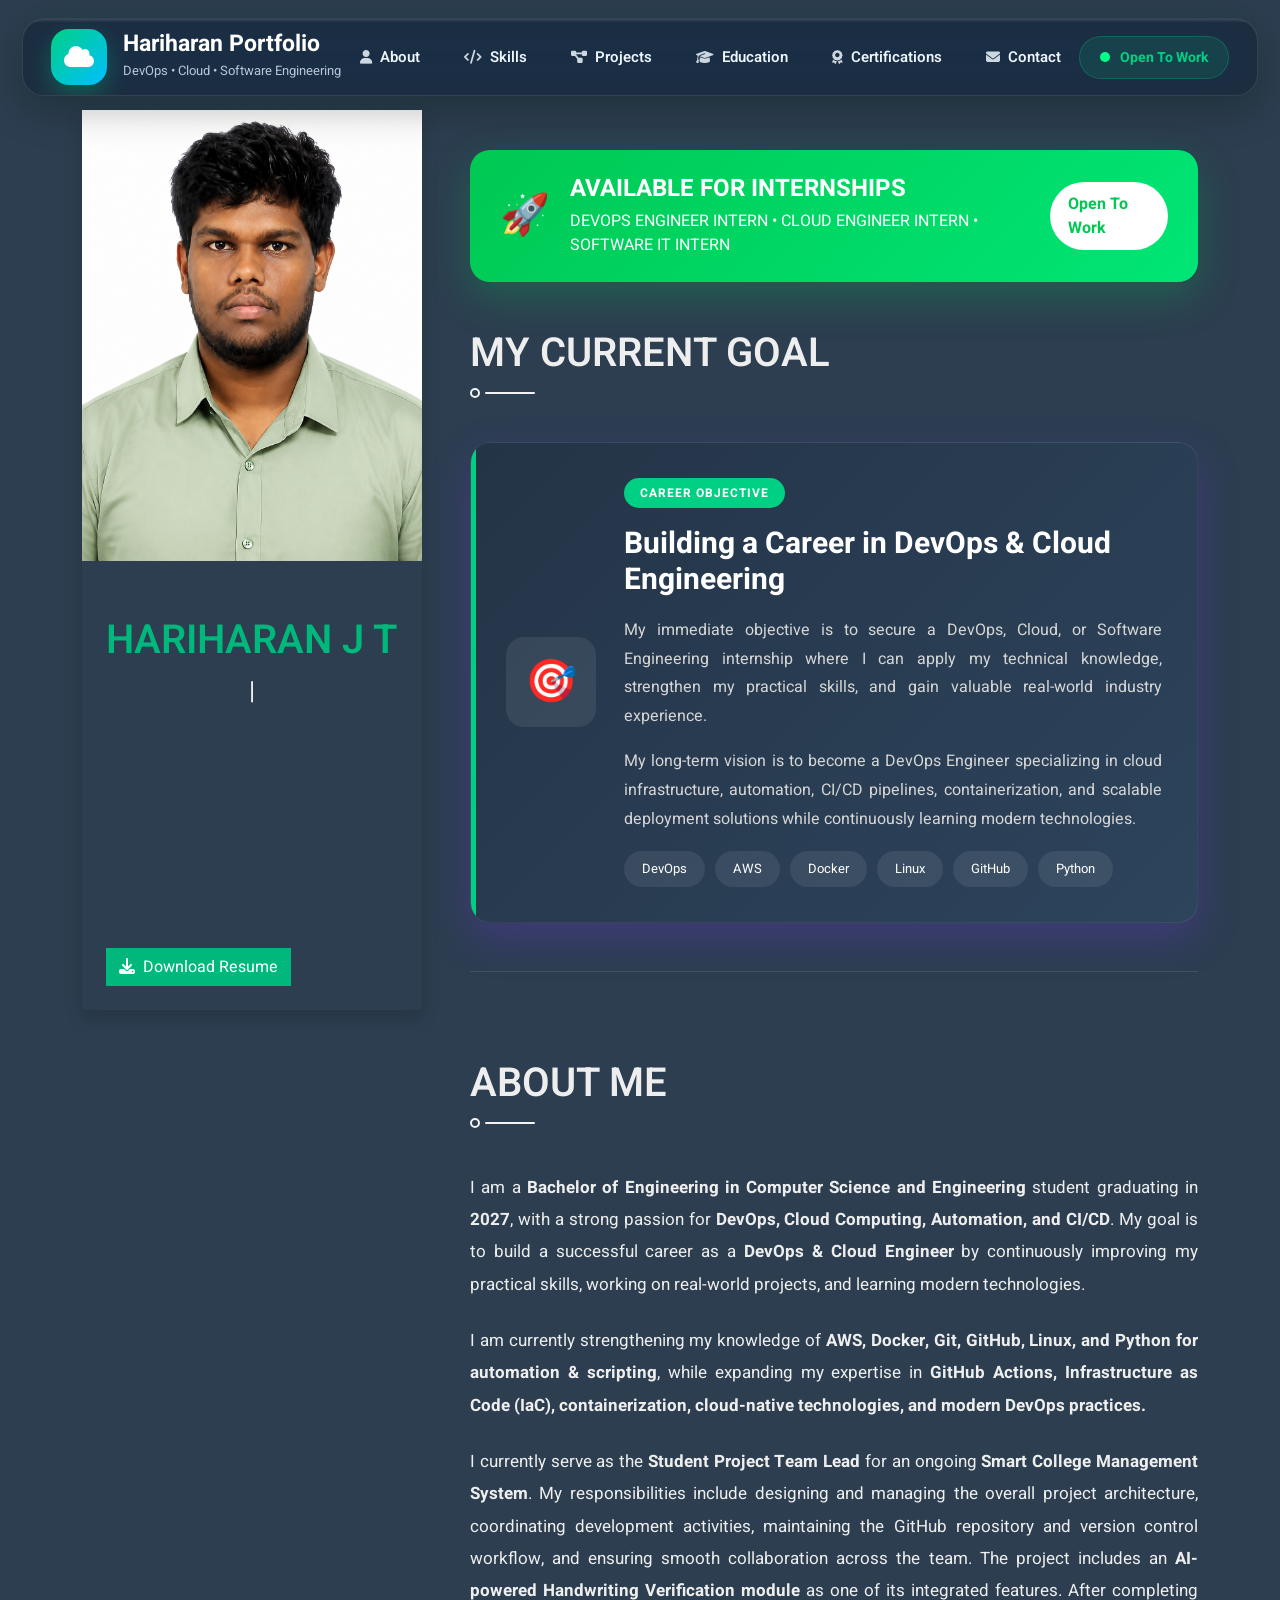
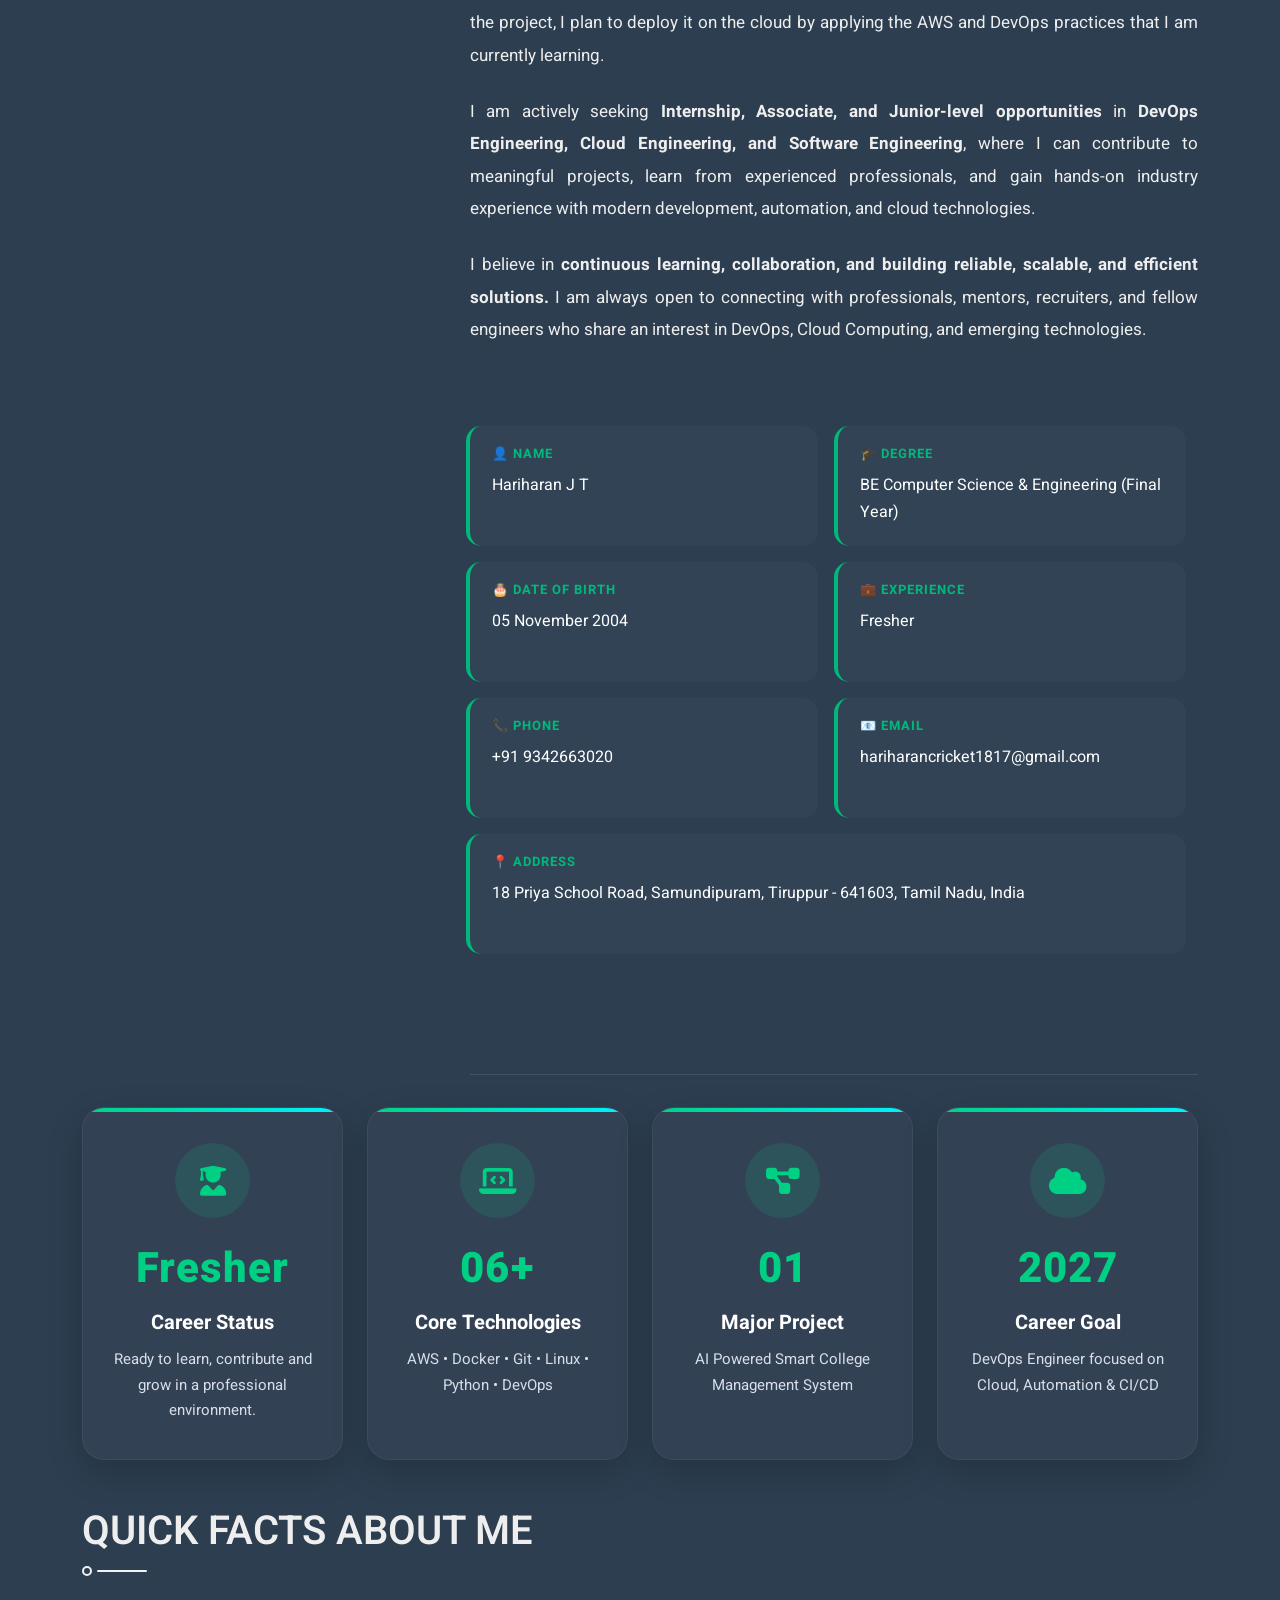
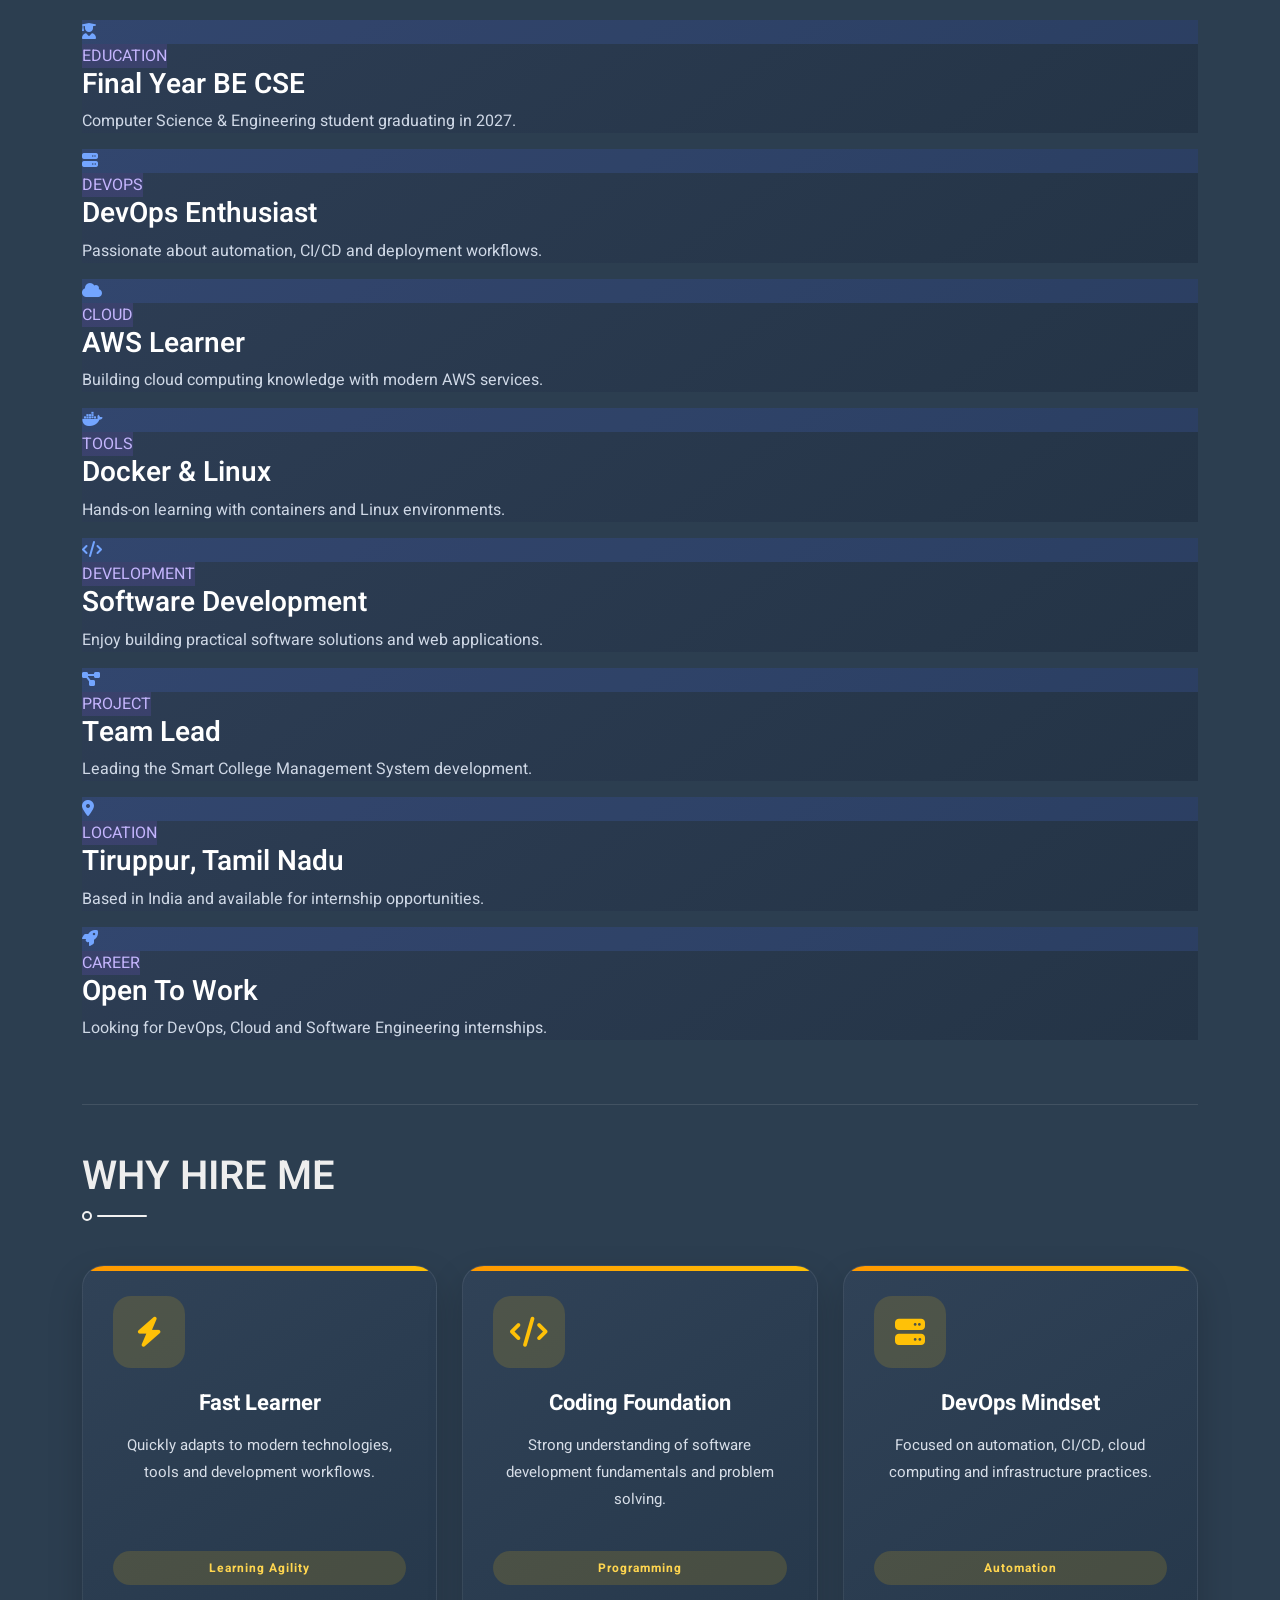
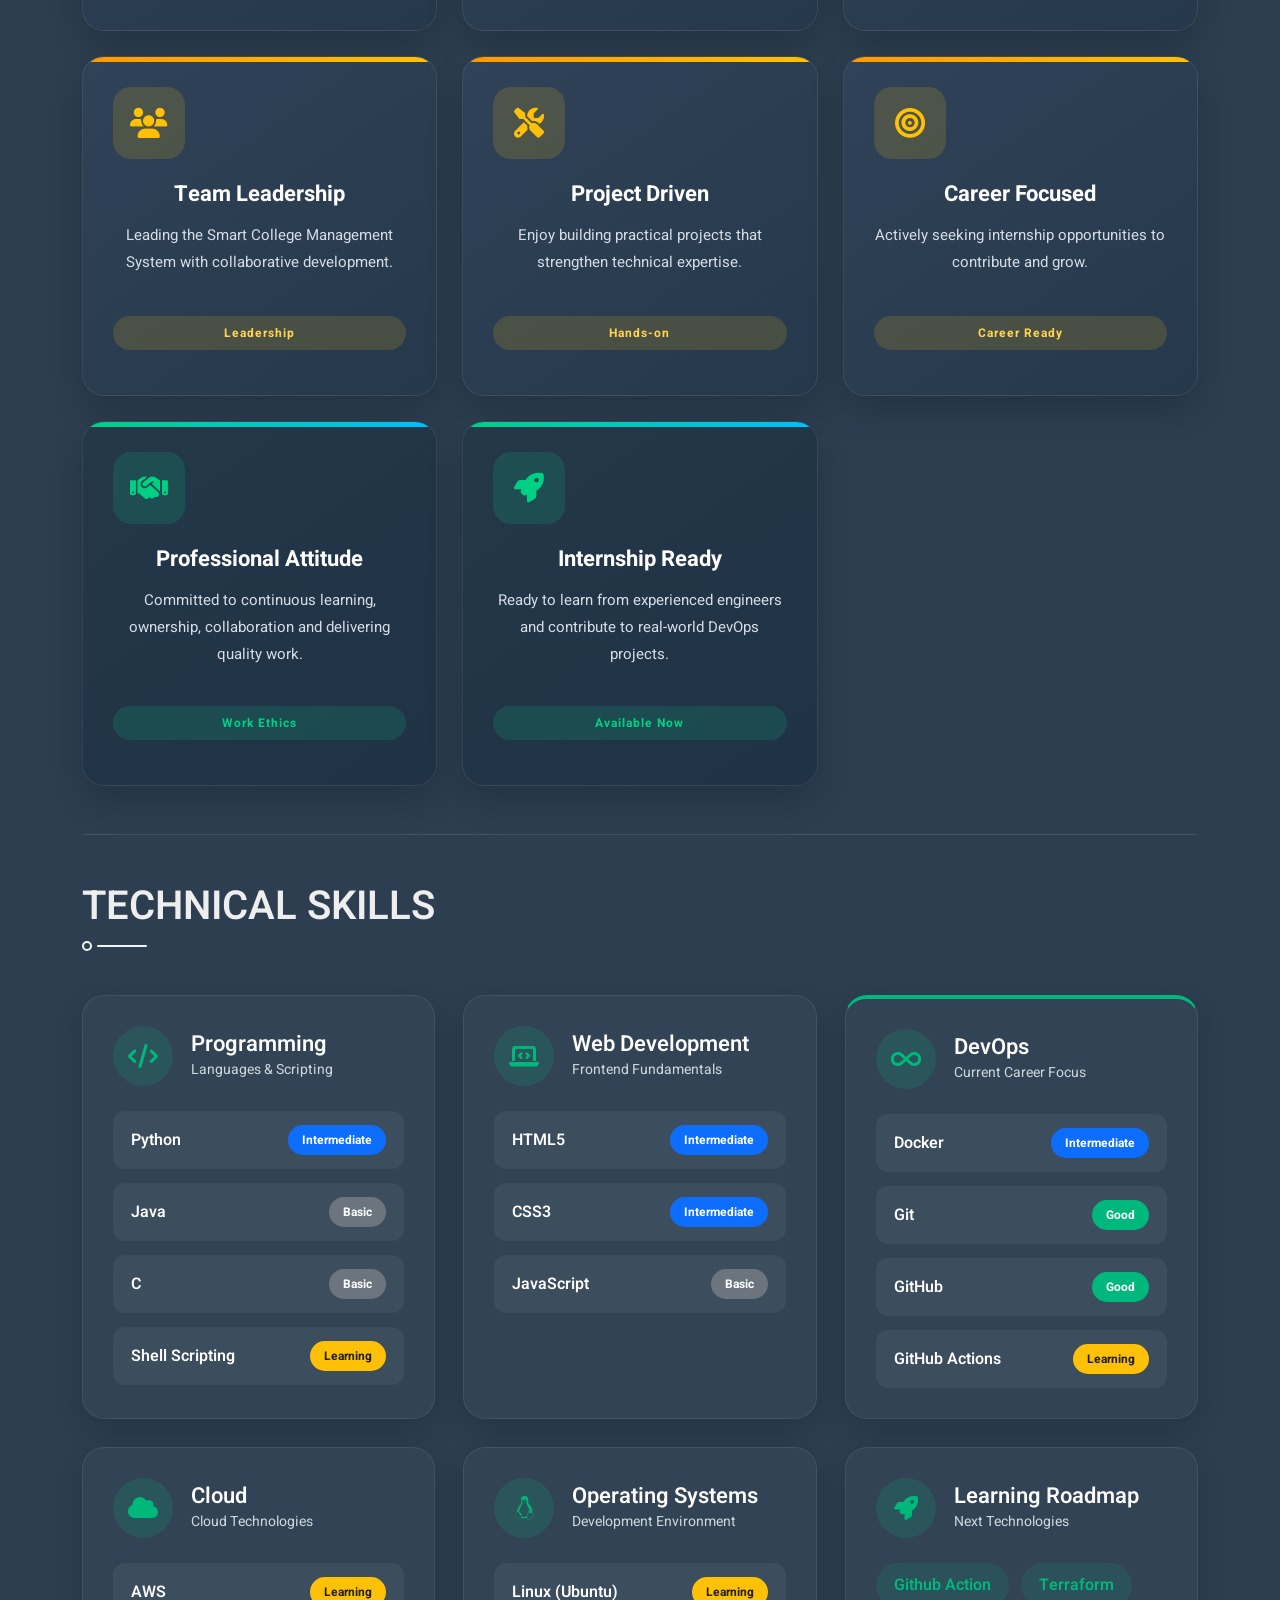
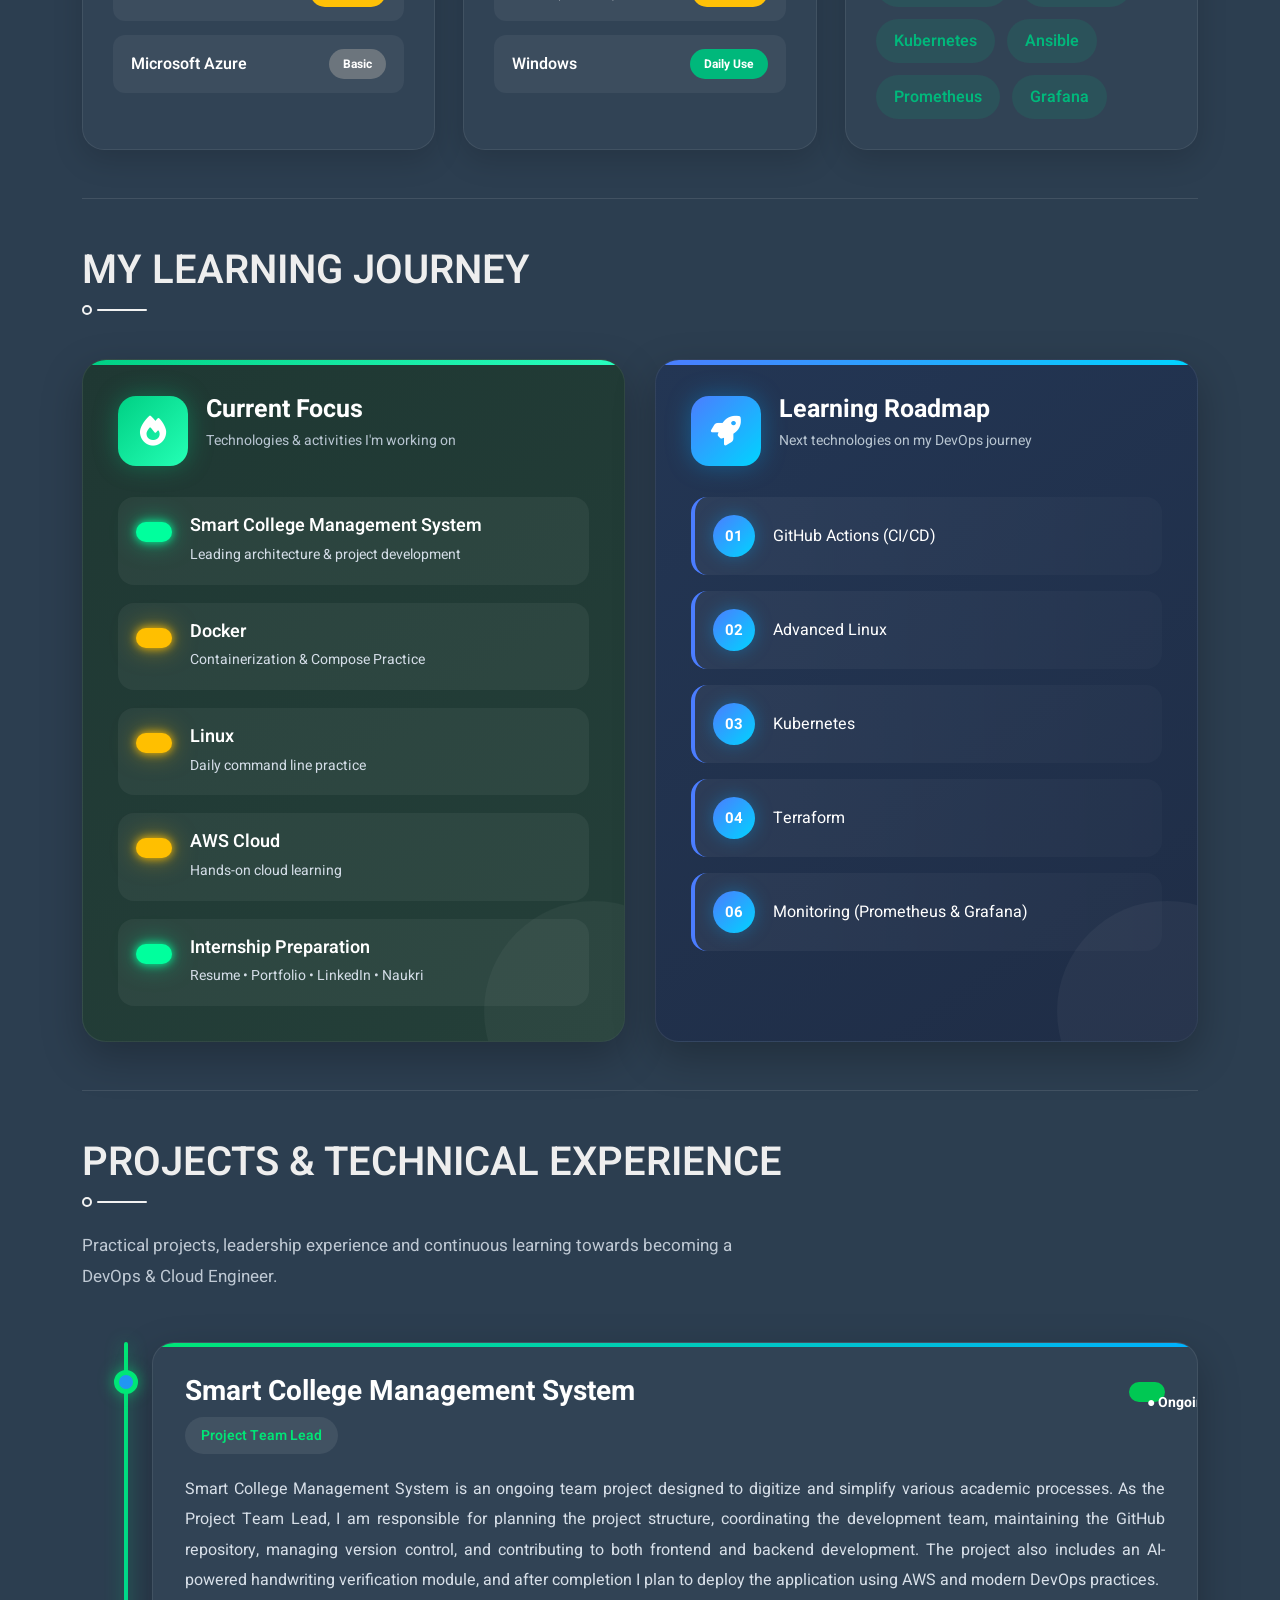
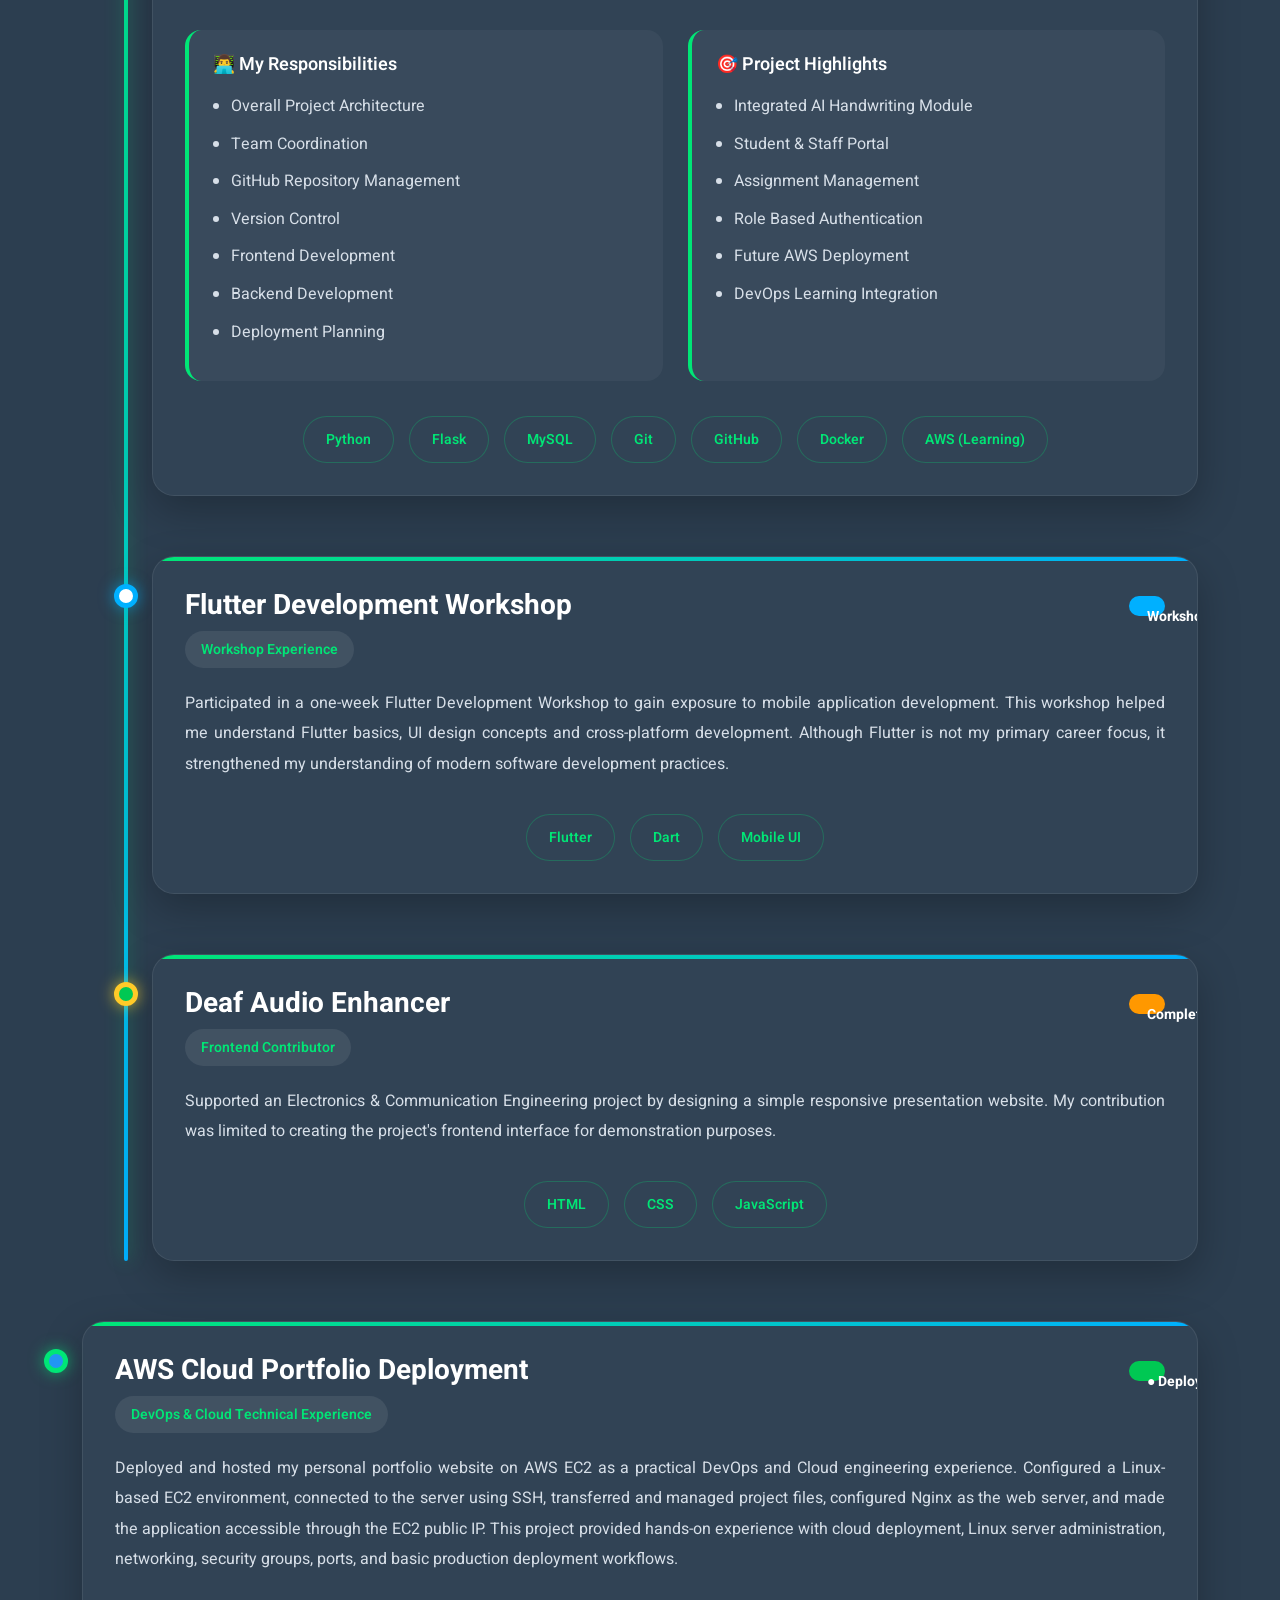
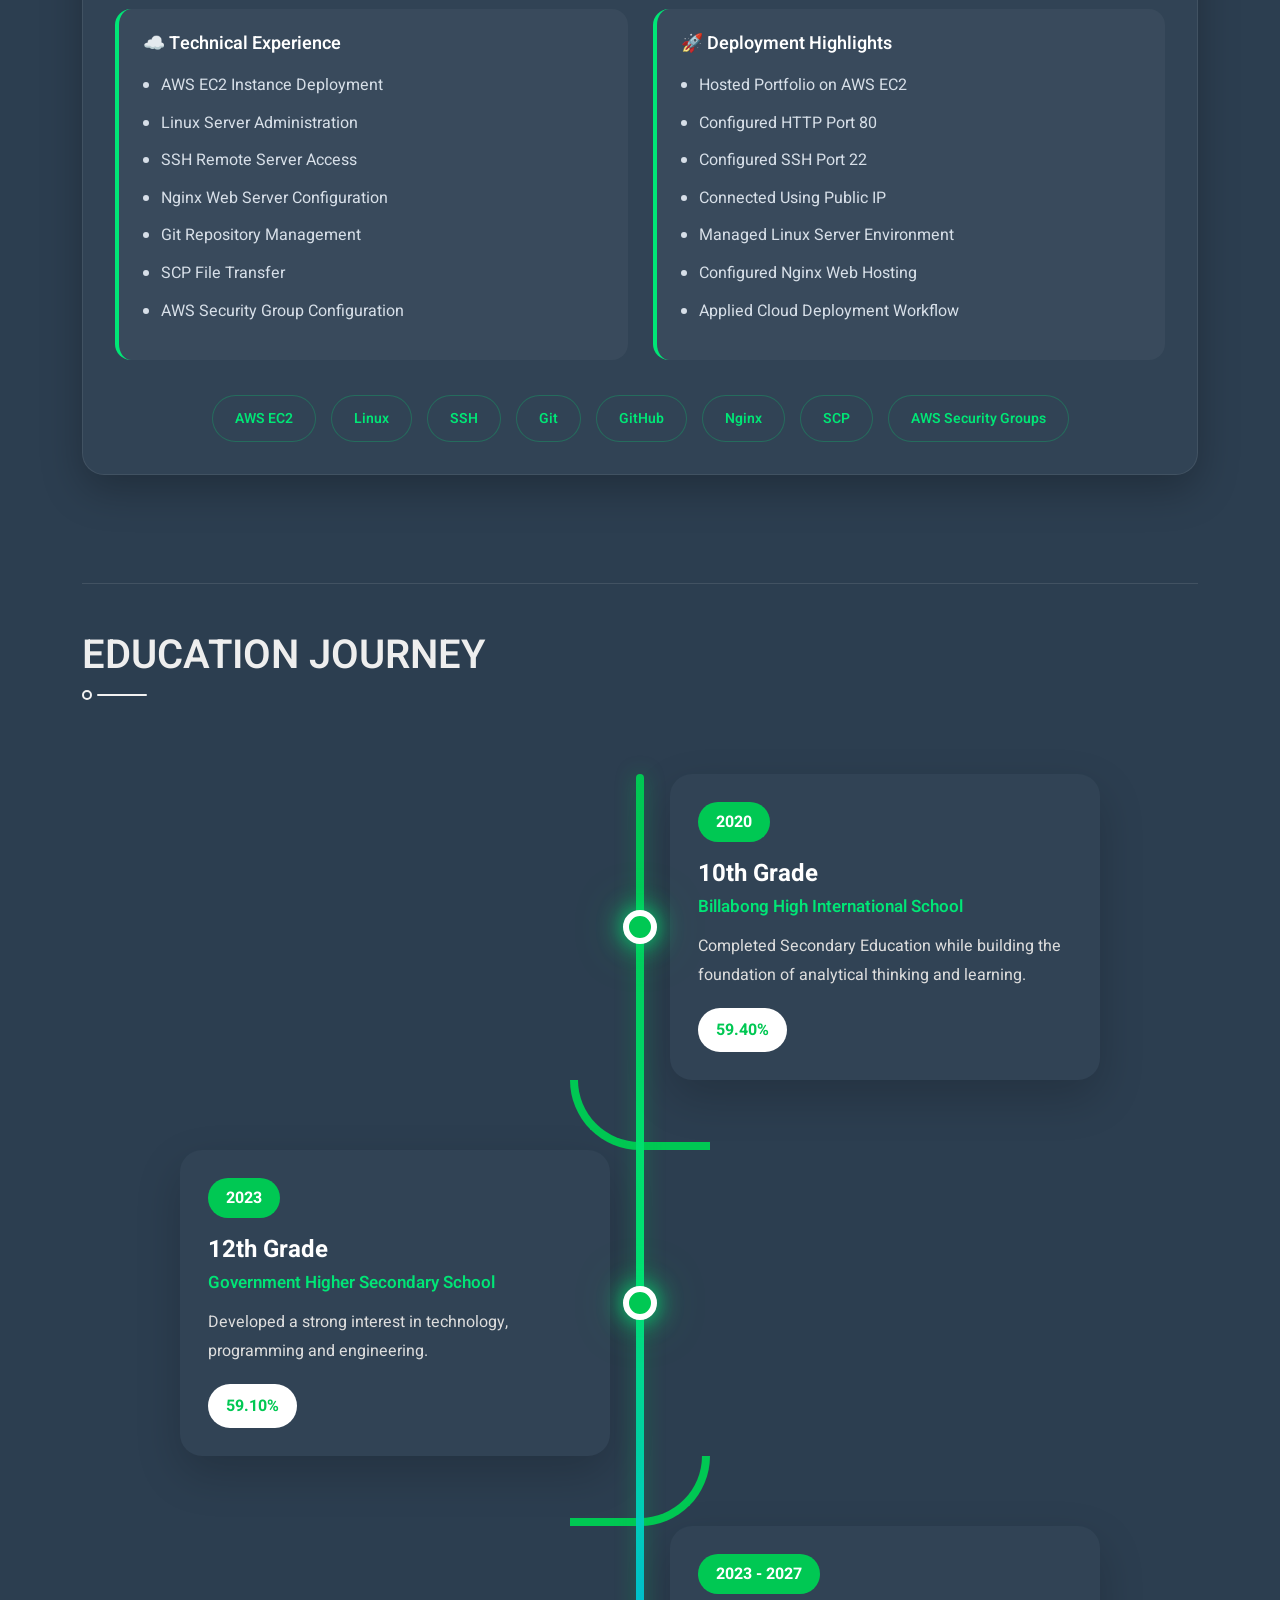
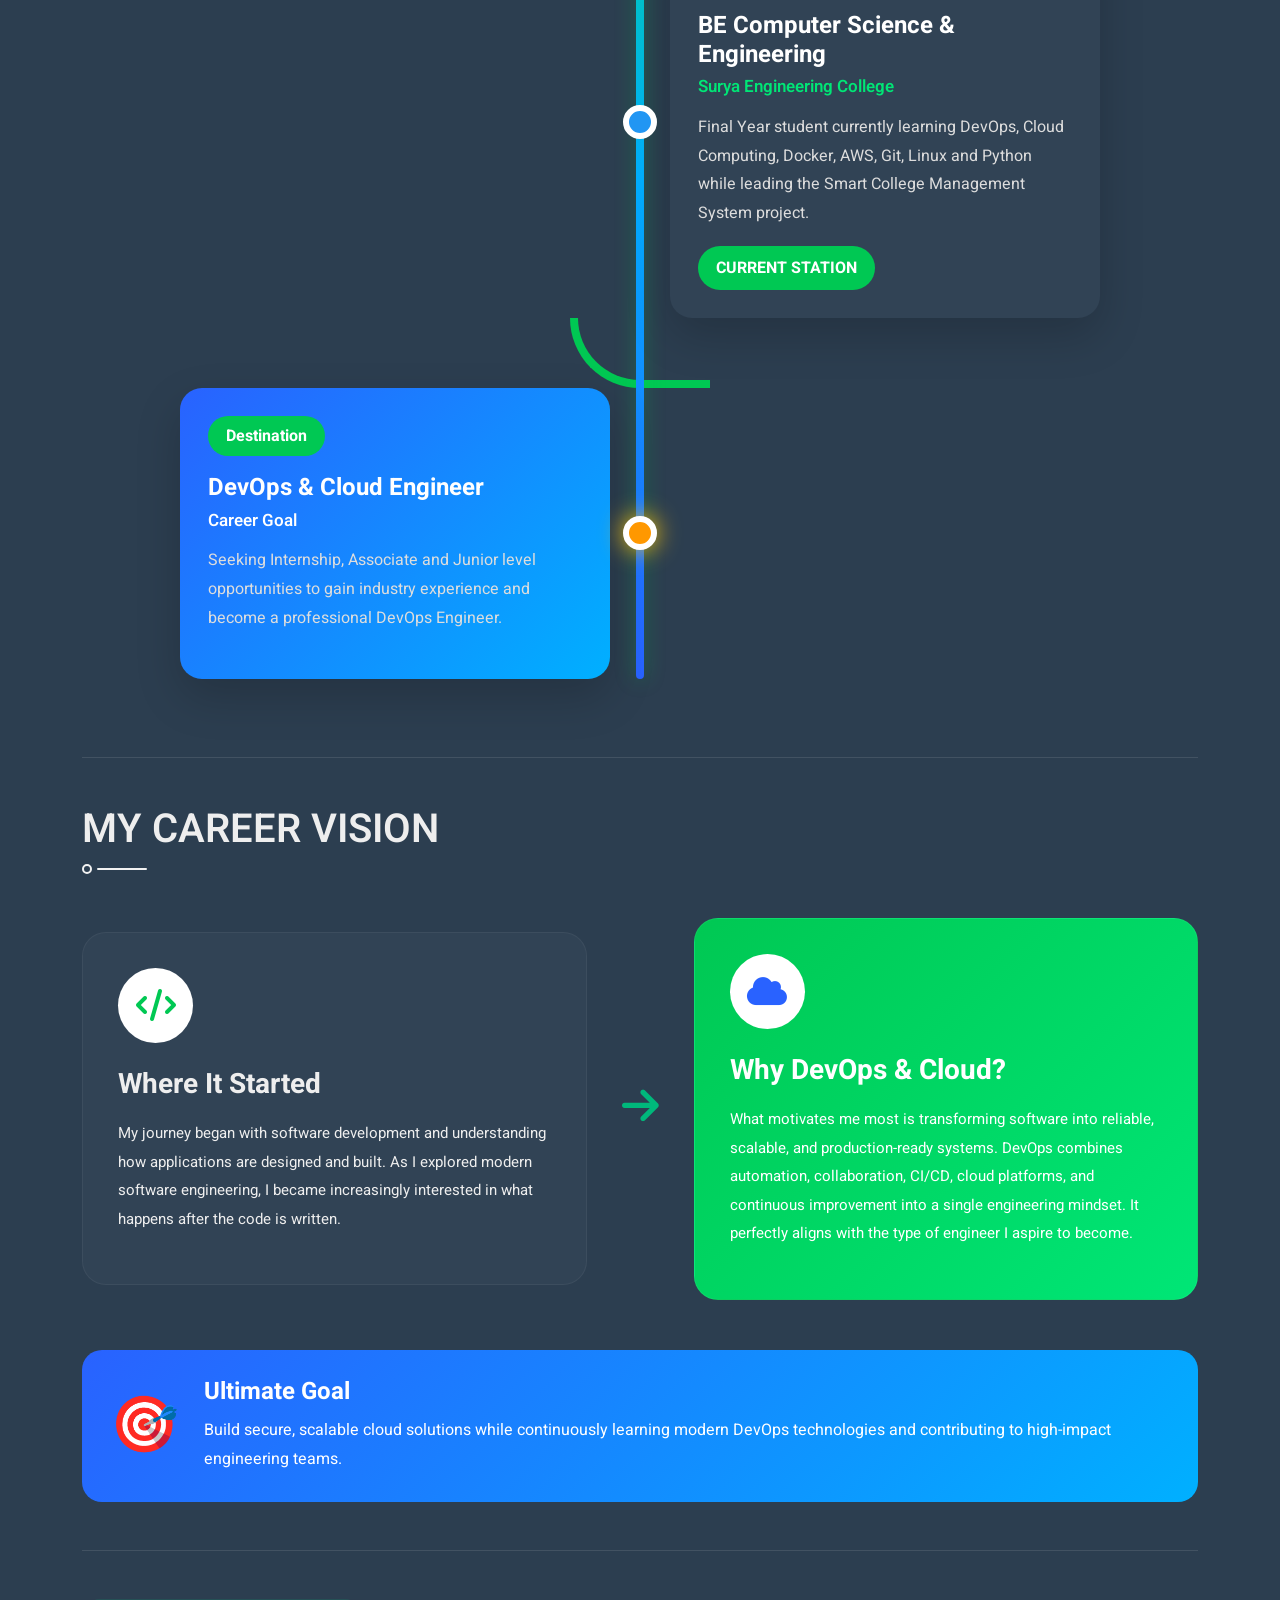
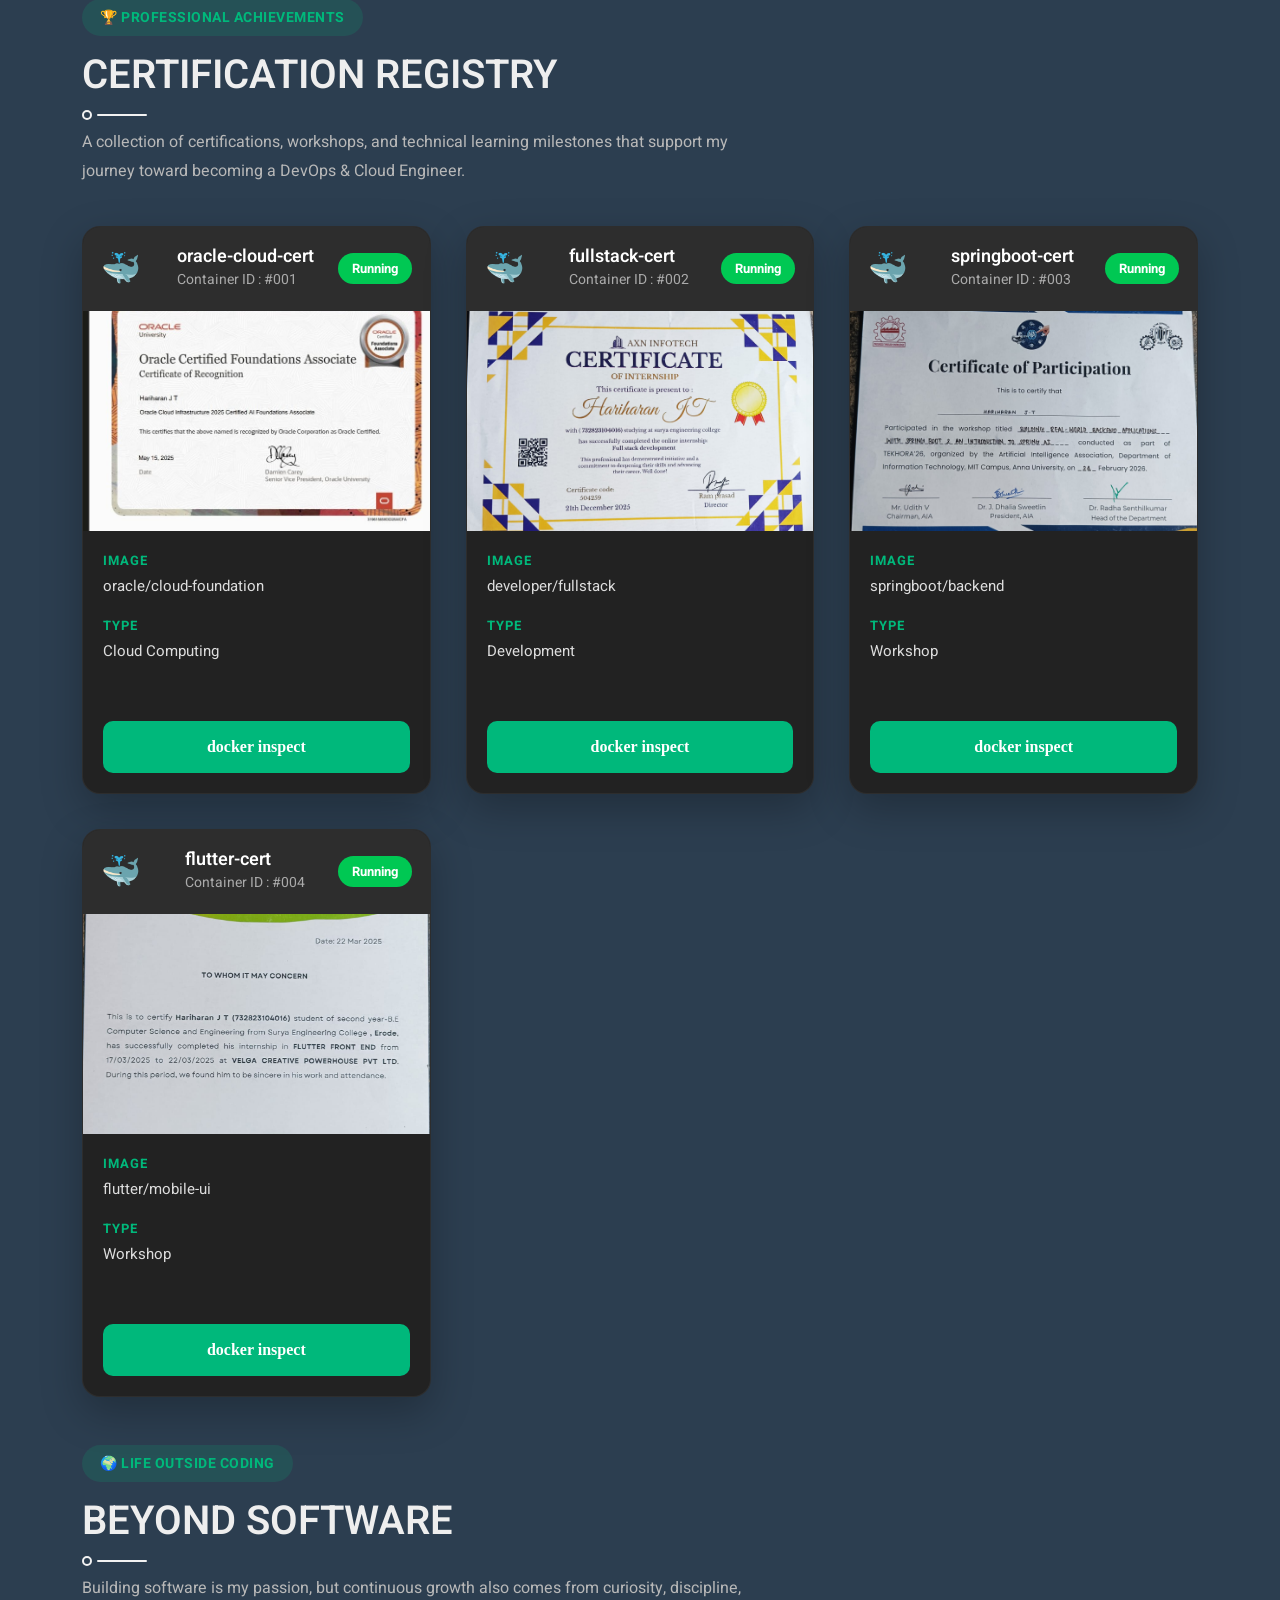
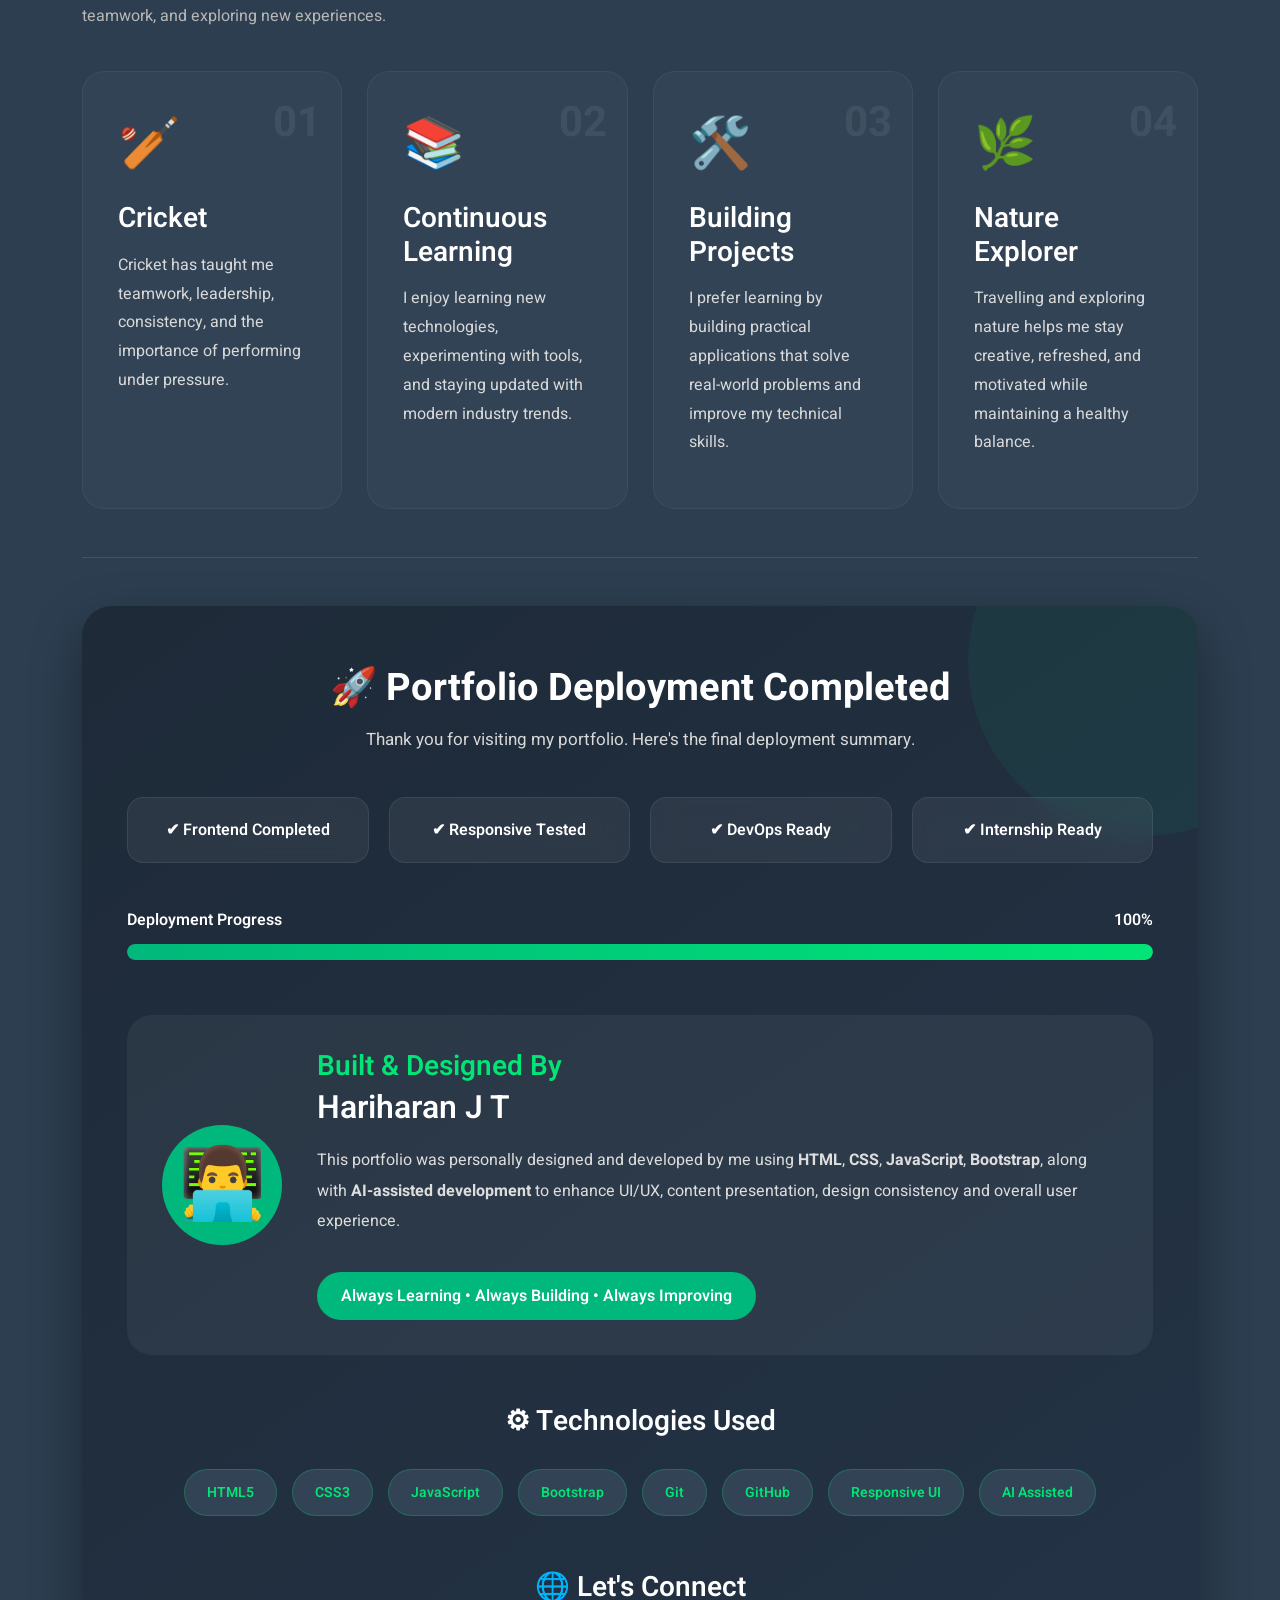
==== index.html @ 725d3d75 "new resume" ====
<!DOCTYPE html>
<html lang="en">
    <head>
        <met#aeb3b8et="utf-8">
        <title>WELCOME TO MY PORTFOLIO</title>
        <meta content="width=device-width, initial-scale=1.0" name="viewport">
        <meta content="Free Website Template" name="keywords">
        <meta content="Free Website Template" name="description">

        <!-- Favicon -->
        <link href="img/favicon.ico" rel="icon">

        <!-- Google Web Fonts -->
        <link rel="preconnect" href="https://fonts.googleapis.com">
        <link rel="preconnect" href="https://fonts.gstatic.com" crossorigin>
        <link href="https://fonts.googleapis.com/css2?family=Heebo:wght@300;400;500;600;700&display=swap" rel="stylesheet">

        <!-- Icon Font Stylesheet -->
        <link href="https://cdnjs.cloudflare.com/ajax/libs/font-awesome/5.10.0/css/all.min.css" rel="stylesheet">
        <link href="https://cdn.jsdelivr.net/npm/bootstrap-icons@1.4.1/font/bootstrap-icons.css" rel="stylesheet">

        <!-- Libraries Stylesheet -->
        <link href="lib/owlcarousel/assets/owl.carousel.min.css" rel="stylesheet">
        <link href="lib/lightbox/css/lightbox.min.css" rel="stylesheet">
        <link href="lib/animate/animate.min.css" rel="stylesheet">

        <!-- Customized Bootstrap Stylesheet -->
        <link href="css/bootstrap.min.css" rel="stylesheet">

        <!-- Template Stylesheet -->
        <link href="css/style.css" rel="stylesheet">
        <link rel="stylesheet" href="https://cdnjs.cloudflare.com/ajax/libs/font-awesome/6.5.1/css/all.min.css">

        <!-- Google tag (gtag.js) -->
<script async src="https://www.googletagmanager.com/gtag/js?id=G-07Y8B9SP1Z"></script>
<script>
  window.dataLayer = window.dataLayer || [];
  function gtag(){dataLayer.push(arguments);}
  gtag('js', new Date());

  gtag('config', 'G-07Y8B9SP1Z');
</script>

<script type="text/javascript">
    (function(c,l,a,r,i,t,y){
        c[a]=c[a]||function(){(c[a].q=c[a].q||[]).push(arguments)};
        t=l.createElement(r);t.async=1;t.src="https://www.clarity.ms/tag/"+i;
        y=l.getElementsByTagName(r)[0];y.parentNode.insertBefore(t,y);
    })(window, document, "clarity", "script", "xpzh58rgjr");
</script>
    </head>

    <body>

        <nav class="glass-navbar">

    <!-- Scroll Progress -->
    <div class="scroll-progress">
        <div id="progress-bar"></div>
    </div>

    <div class="nav-wrapper">

        <!-- Logo -->
        <div class="nav-brand">

            <div class="brand-icon">
                <i class="fas fa-cloud"></i>
            </div>

            <div>

                <h3>Hariharan Portfolio</h3>

                <span>DevOps • Cloud • Software Engineering</span>

            </div>

        </div>

        <!-- Desktop Menu -->

        <ul class="nav-menu">

            <li><a href="#about"><i class="fas fa-user"></i> About</a></li>

            <li><a href="#skills"><i class="fas fa-code"></i> Skills</a></li>

            <li><a href="#projects"><i class="fas fa-diagram-project"></i> Projects</a></li>

            <li><a href="#education"><i class="fas fa-graduation-cap"></i> Education</a></li>

            <li><a href="#certifications"><i class="fas fa-award"></i> Certifications</a></li>

            <li><a href="#contact"><i class="fas fa-envelope"></i> Contact</a></li>

        </ul>

        <!-- Right Side -->

        <div class="nav-right">

            <div class="work-status">

                <span class="pulse"></span>

                Open To Work

            </div>

            <button class="menu-btn">

                <i class="fas fa-bars"></i>

            </button>

        </div>

    </div>

</nav>
        <!-- Spinner Start -->
        <div id="spinner" class="show bg-white position-fixed translate-middle w-100 vh-100 top-50 start-50 d-flex align-items-center justify-content-center">
            <div class="spinner-border text-primary" style="width: 3rem; height: 3rem;" role="status">
                <span class="sr-only">Loading...</span>
            </div>
        </div>
        <!-- Spinner End -->

        <div class="container">
            <div class="row g-5">
                <div class="col-lg-4 sticky-lg-top vh-100">
                    <div class="d-flex flex-column h-100 text-center overflow-auto shadow">
                        <img class="w-150 img-fluid mb-5" src="hh1.png" alt="Image">
                        <h1 class="text-primary mt-2">HARIHARAN J T</h1>
                        <div class="mb-4" style="height: 20px;">
                            <h4 class="typed-text-output d-inline-block text-light"></h4>
                            <div class="typed-text d-none">DEVOPS ENGINEER INTERN , CLOUD ENGINEER INTERN , SOFTWARE IT INTERN</div>
                        </div>
                      
                        <div class="d-flex align-items-end justify-content-between border-center mt-auto p-4">
                           <a href="Hariharan_J_T_Resume.pdf" download class="btn btn-primary"> <i class="fa-solid fa-download me-2"></i>Download Resume</a>
                            
                        </div>
                    </div>
                </div>

    
                <div class="col-lg-8">


        <section id="home" class="availability-banner">
    
    <div class="availability-content">
        
        <div class="availability-icon">
            🚀
        </div>

        <div>
            <h3>AVAILABLE FOR INTERNSHIPS</h3>
            <p>
                DEVOPS ENGINEER INTERN • CLOUD ENGINEER INTERN • SOFTWARE IT INTERN
            </p>
        </div>

        <div class="availability-status">
            Open To Work
        </div>

    </div>

    
<section class="py-5 border-bottom">

    <h1 class="title pb-3 mb-5">
        MY CURRENT GOAL
    </h1>

    <div class="goal-card">

        <div class="goal-icon">
            🎯
        </div>

        <div class="goal-content">

            <span class="goal-badge">
                CAREER OBJECTIVE
            </span>

            <h3>
                Building a Career in DevOps & Cloud Engineering
            </h3>

            <p>
                My immediate objective is to secure a DevOps, Cloud, or Software Engineering internship where I can apply my technical knowledge, strengthen my practical skills, and gain valuable real-world industry experience.
            </p>

            <p>
                My long-term vision is to become a DevOps Engineer specializing in cloud infrastructure, automation, CI/CD pipelines, containerization, and scalable deployment solutions while continuously learning modern technologies.
            </p>

            <div class="goal-tech">

                <span>DevOps</span>

                <span>AWS</span>

                <span>Docker</span>

                <span>Linux</span>

                <span>GitHub</span>

                <span>Python</span>

            </div>

        </div>

    </div>

</section>

</section><!-- About Start -->
<section id="about" class="py-5 border-bottom wow fadeInUp" data-wow-delay="0.1s">

    <h1 class="title pb-3 mb-5">ABOUT ME</h1>

    <div class="about-content">

        <p class="mb-4 text-justify" style="line-height:1.9;font-size:17px;text-align:justify;">

            I am a <strong>Bachelor of Engineering in Computer Science and Engineering</strong>
            student graduating in <strong>2027</strong>, with a strong passion for
            <strong>DevOps, Cloud Computing, Automation, and CI/CD</strong>.
            My goal is to build a successful career as a
            <strong>DevOps &amp; Cloud Engineer</strong> by continuously improving my
            practical skills, working on real-world projects, and learning modern
            technologies.

        </p>

        <p class="mb-4 text-justify" style="line-height:1.9;font-size:17px;text-align:justify;">

            I am currently strengthening my knowledge of
            <strong>AWS, Docker, Git, GitHub, Linux, and Python for automation & scripting</strong>,
            while expanding my expertise in
            <strong>GitHub Actions, Infrastructure as Code (IaC), containerization,
            cloud-native technologies, and modern DevOps practices.</strong>

        </p>

        <p class="mb-4 text-justify" style="line-height:1.9;font-size:17px;text-align:justify;">

            I currently serve as the
            <strong>Student Project Team Lead</strong> for an ongoing
            <strong>Smart College Management System</strong>.
            My responsibilities include designing and managing the overall project
            architecture, coordinating development activities, maintaining the
            GitHub repository and version control workflow, and ensuring smooth
            collaboration across the team.

            The project includes an
            <strong>AI-powered Handwriting Verification module</strong> as one of its
            integrated features. After completing the project, I plan to deploy it
            on the cloud by applying the AWS and DevOps practices that I am
            currently learning.

        </p>

        <p class="mb-4 text-justify" style="line-height:1.9;font-size:17px;text-align:justify;">

            I am actively seeking
            <strong>Internship, Associate, and Junior-level opportunities</strong>
            in <strong>DevOps Engineering, Cloud Engineering, and Software Engineering</strong>,
            where I can contribute to meaningful projects, learn from experienced
            professionals, and gain hands-on industry experience with modern
            development, automation, and cloud technologies.

        </p>

        <p class="mb-5 text-justify" style="line-height:1.9;font-size:17px;text-align:justify;">

            I believe in
            <strong>continuous learning, collaboration, and building reliable,
            scalable, and efficient solutions.</strong>
            I am always open to connecting with professionals, mentors,
            recruiters, and fellow engineers who share an interest in
            DevOps, Cloud Computing, and emerging technologies.

        </p>

    </div>

    <div class="row mb-4">
                          <div class="row profile-details g-3 mb-5">

    <div class="col-md-6">
        <div class="profile-card">
            <span class="profile-title">👤 Name</span>
            <p>Hariharan J T</p>
        </div>
    </div>

    <div class="col-md-6">
        <div class="profile-card">
            <span class="profile-title">🎓 Degree</span>
            <p>BE Computer Science & Engineering (Final Year)</p>
        </div>
    </div>

    <div class="col-md-6">
        <div class="profile-card">
            <span class="profile-title">🎂 Date of Birth</span>
            <p>05 November 2004</p>
        </div>
    </div>

    <div class="col-md-6">
        <div class="profile-card">
            <span class="profile-title">💼 Experience</span>
            <p>Fresher</p>
        </div>
    </div>

    <div class="col-md-6">
        <div class="profile-card">
            <span class="profile-title">📞 Phone</span>
            <p>+91 9342663020</p>
        </div>
    </div>

    <div class="col-md-6">
        <div class="profile-card">
            <span class="profile-title">📧 Email</span>
            <p>hariharancricket1817@gmail.com</p>
        </div>
    </div>

    <div class="col-12">
        <div class="profile-card">
            <span class="profile-title">📍 Address</span>
            <p>18 Priya School Road, Samundipuram, Tiruppur - 641603, Tamil Nadu, India</p>
        </div>
    </div>

</div>


        </div>

    </div>

</div><div class="row g-4 mt-2">

    <!-- Card 1 -->
    <div class="col-lg-3 col-md-6">
        <div class="profile-stat-card">

            <div class="stat-icon">
                <i class="fas fa-user-graduate"></i>
            </div>

            <div class="stat-number">
                Fresher
            </div>

            <h5>Career Status</h5>

            <p>
                Ready to learn, contribute and grow in a professional environment.
            </p>

        </div>
    </div>

    <!-- Card 2 -->
    <div class="col-lg-3 col-md-6">
        <div class="profile-stat-card">

            <div class="stat-icon">
                <i class="fas fa-laptop-code"></i>
            </div>

            <div class="stat-number">
                06+
            </div>

            <h5>Core Technologies</h5>

            <p>
                AWS • Docker • Git • Linux • Python • DevOps
            </p>

        </div>
    </div>

    <!-- Card 3 -->
    <div class="col-lg-3 col-md-6">
        <div class="profile-stat-card">

            <div class="stat-icon">
                <i class="fas fa-diagram-project"></i>
            </div>

            <div class="stat-number">
                01
            </div>

            <h5>Major Project</h5>

            <p>
                AI Powered Smart College Management System
            </p>

        </div>
    </div>

    <!-- Card 4 -->
    <div class="col-lg-3 col-md-6">
        <div class="profile-stat-card">

            <div class="stat-icon">
                <i class="fas fa-cloud"></i>
            </div>

            <div class="stat-number">
                2027
            </div>

            <h5>Career Goal</h5>

            <p>
                DevOps Engineer focused on Cloud, Automation & CI/CD
            </p>

        </div>
    </div>

</div>
                    <!-- About End -->
     <!-- ===========================
     QUICK FACTS
============================ -->

<section  class="py-5 border-bottom">

    <h1 class="title pb-3 mb-5">
        QUICK FACTS ABOUT ME
    </h1>

    <div class="facts-container">

        <!-- Card 1 -->

        <div class="fact-box">

            <div class="fact-icon">
                <i class="fas fa-user-graduate"></i>
            </div>

            <span class="fact-tag">
                EDUCATION
            </span>

            <h3>Final Year BE CSE</h3>

            <p>
                Computer Science & Engineering student graduating in 2027.
            </p>

        </div>

        <!-- Card 2 -->

        <div class="fact-box">

            <div class="fact-icon">
                <i class="fas fa-server"></i>
            </div>

            <span class="fact-tag">
                DEVOPS
            </span>

            <h3>DevOps Enthusiast</h3>

            <p>
                Passionate about automation, CI/CD and deployment workflows.
            </p>

        </div>

        <!-- Card 3 -->

        <div class="fact-box">

            <div class="fact-icon">
                <i class="fas fa-cloud"></i>
            </div>

            <span class="fact-tag">
                CLOUD
            </span>

            <h3>AWS Learner</h3>

            <p>
                Building cloud computing knowledge with modern AWS services.
            </p>

        </div>

        <!-- Card 4 -->

        <div class="fact-box">

            <div class="fact-icon">
                <i class="fab fa-docker"></i>
            </div>

            <span class="fact-tag">
                TOOLS
            </span>

            <h3>Docker & Linux</h3>

            <p>
                Hands-on learning with containers and Linux environments.
            </p>

        </div>

        <!-- Card 5 -->

        <div class="fact-box">

            <div class="fact-icon">
                <i class="fas fa-code"></i>
            </div>

            <span class="fact-tag">
                DEVELOPMENT
            </span>

            <h3>Software Development</h3>

            <p>
                Enjoy building practical software solutions and web applications.
            </p>

        </div>

        <!-- Card 6 -->

        <div class="fact-box">

            <div class="fact-icon">
                <i class="fas fa-project-diagram"></i>
            </div>

            <span class="fact-tag">
                PROJECT
            </span>

            <h3>Team Lead</h3>

            <p>
                Leading the Smart College Management System development.
            </p>

        </div>

        <!-- Card 7 -->

        <div class="fact-box">

            <div class="fact-icon">
                <i class="fas fa-map-marker-alt"></i>
            </div>

            <span class="fact-tag">
                LOCATION
            </span>

            <h3>Tiruppur, Tamil Nadu</h3>

            <p>
                Based in India and available for internship opportunities.
            </p>

        </div>

        <!-- Card 8 -->

        <div class="fact-box">

            <div class="fact-icon">
                <i class="fas fa-rocket"></i>
            </div>

            <span class="fact-tag">
                CAREER
            </span>

            <h3>Open To Work</h3>

            <p>
                Looking for DevOps, Cloud and Software Engineering internships.
            </p>

        </div>

    </div>

</section>

   <section id="hire" class="py-5 border-bottom">

<h1 class="title pb-3 mb-5">
WHY HIRE ME
</h1>

<div class="hire-grid">

    <div class="hire-card">
        <div class="hire-icon"><i class="fas fa-bolt"></i></div>
        <h4>Fast Learner</h4>
        <p>Quickly adapts to modern technologies, tools and development workflows.</p>
        <span>Learning Agility</span>
    </div>

    <div class="hire-card">
        <div class="hire-icon"><i class="fas fa-code"></i></div>
        <h4>Coding Foundation</h4>
        <p>Strong understanding of software development fundamentals and problem solving.</p>
        <span>Programming</span>
    </div>

    <div class="hire-card">
        <div class="hire-icon"><i class="fas fa-server"></i></div>
        <h4>DevOps Mindset</h4>
        <p>Focused on automation, CI/CD, cloud computing and infrastructure practices.</p>
        <span>Automation</span>
    </div>

    <div class="hire-card">
        <div class="hire-icon"><i class="fas fa-users"></i></div>
        <h4>Team Leadership</h4>
        <p>Leading the Smart College Management System with collaborative development.</p>
        <span>Leadership</span>
    </div>

    <div class="hire-card">
        <div class="hire-icon"><i class="fas fa-tools"></i></div>
        <h4>Project Driven</h4>
        <p>Enjoy building practical projects that strengthen technical expertise.</p>
        <span>Hands-on</span>
    </div>

    <div class="hire-card">
        <div class="hire-icon"><i class="fas fa-bullseye"></i></div>
        <h4>Career Focused</h4>
        <p>Actively seeking internship opportunities to contribute and grow.</p>
        <span>Career Ready</span>
    </div>

    <!-- New -->

    <div class="hire-card highlight">

        <div class="hire-icon">
            <i class="fas fa-handshake"></i>
        </div>

        <h4>Professional Attitude</h4>

        <p>
            Committed to continuous learning, ownership, collaboration and delivering quality work.
        </p>

        <span>Work Ethics</span>

    </div>

    <!-- New -->

    <div class="hire-card highlight">

        <div class="hire-icon">
            <i class="fas fa-rocket"></i>
        </div>

        <h4>Internship Ready</h4>

        <p>
            Ready to learn from experienced engineers and contribute to real-world DevOps projects.
        </p>

        <span>Available Now</span>

    </div>

</div>

</section>
<!--==========================
        SKILLS DASHBOARD
===========================-->

<section id="skills" class="py-5 border-bottom">

    <h1 class="title pb-3 mb-5">
        TECHNICAL SKILLS
    </h1>

    <div class="skills-dashboard">

        <!-- Programming -->

        <div class="skill-category">

            <div class="skill-header">
                <i class="fas fa-code"></i>
                <div>
                    <h3>Programming</h3>
                    <small>Languages & Scripting</small>
                </div>
            </div>

            <div class="skill-list">

                <div class="skill-item">
                    <span>Python</span>
                    <span class="level intermediate">Intermediate</span>
                </div>

                <div class="skill-item">
                    <span>Java</span>
                    <span class="level basic">Basic</span>
                </div>

                <div class="skill-item">
                    <span>C</span>
                    <span class="level basic">Basic</span>
                </div>

                <div class="skill-item">
                    <span>Shell Scripting</span>
                    <span class="level learning">Learning</span>
                </div>

            </div>

        </div>

        <!-- Web -->

        <div class="skill-category">

            <div class="skill-header">
                <i class="fas fa-laptop-code"></i>
                <div>
                    <h3>Web Development</h3>
                    <small>Frontend Fundamentals</small>
                </div>
            </div>

            <div class="skill-list">

                <div class="skill-item">
                    <span>HTML5</span>
                    <span class="level intermediate">Intermediate</span>
                </div>

                <div class="skill-item">
                    <span>CSS3</span>
                    <span class="level intermediate">Intermediate</span>
                </div>

                <div class="skill-item">
                    <span>JavaScript</span>
                    <span class="level basic">Basic</span>
                </div>

            </div>

        </div>

        <!-- DevOps -->

        <div class="skill-category featured">

            <div class="skill-header">
                <i class="fas fa-infinity"></i>
                <div>
                    <h3>DevOps</h3>
                    <small>Current Career Focus</small>
                </div>
            </div>

            <div class="skill-list">

                <div class="skill-item">
                    <span>Docker</span>
                    <span class="level intermediate">Intermediate</span>
                </div>

                <div class="skill-item">
                    <span>Git</span>
                    <span class="level advanced">Good</span>
                </div>

                <div class="skill-item">
                    <span>GitHub</span>
                    <span class="level advanced">Good</span>
                </div>

                <div class="skill-item">
                    <span>GitHub Actions</span>
                    <span class="level learning">Learning</span>
                </div>

            </div>

        </div>

        <!-- Cloud -->

        <div class="skill-category">

            <div class="skill-header">
                <i class="fas fa-cloud"></i>
                <div>
                    <h3>Cloud</h3>
                    <small>Cloud Technologies</small>
                </div>
            </div>

            <div class="skill-list">

                <div class="skill-item">
                    <span>AWS</span>
                    <span class="level learning">Learning</span>
                </div>

                <div class="skill-item">
                    <span>Microsoft Azure</span>
                    <span class="level basic">Basic</span>
                </div>

            </div>

        </div>

        <!-- Operating Systems -->

        <div class="skill-category">

            <div class="skill-header">
                <i class="fab fa-linux"></i>
                <div>
                    <h3>Operating Systems</h3>
                    <small>Development Environment</small>
                </div>
            </div>

            <div class="skill-list">

                <div class="skill-item">
                    <span>Linux (Ubuntu)</span>
                    <span class="level learning">Learning</span>
                </div>

                <div class="skill-item">
                    <span>Windows</span>
                    <span class="level advanced">Daily Use</span>
                </div>

            </div>

        </div>

        <!-- Future Learning -->

        <div class="skill-category roadmap">

            <div class="skill-header">
                <i class="fas fa-rocket"></i>
                <div>
                    <h3>Learning Roadmap</h3>
                    <small>Next Technologies</small>
                </div>
            </div>

            <div class="roadmap-tags">

                <span>Github Action</span>
                <span>Terraform</span>
                <span>Kubernetes</span>
                <span>Ansible</span>
                <span>Prometheus</span>
                <span>Grafana</span>

            </div>

        </div>

    </div>

</section>
<!-- =========================================
        MY LEARNING JOURNEY
========================================== -->

<section id="journey" class="py-5 border-bottom">

    <h1 class="title pb-3 mb-5">
        MY LEARNING JOURNEY
    </h1>

    <div class="journey-grid">

        <!-- CURRENT FOCUS -->

        <div class="journey-card current-card">

            <div class="journey-title">

                <div class="journey-icon current-icon">
                    <i class="fas fa-fire"></i>
                </div>

                <div>

                    <h3>Current Focus</h3>

                    <p>Technologies & activities I'm working on</p>

                </div>

            </div>

            <div class="journey-items">

                <div class="journey-item">
                    <span class="status done"></span>
                    <div>
                        <h5>Smart College Management System</h5>
                        <small>Leading architecture & project development</small>
                    </div>
                </div>

                <div class="journey-item">
                    <span class="status progress"></span>
                    <div>
                        <h5>Docker</h5>
                        <small>Containerization & Compose Practice</small>
                    </div>
                </div>

                <div class="journey-item">
                    <span class="status progress"></span>
                    <div>
                        <h5>Linux</h5>
                        <small>Daily command line practice</small>
                    </div>
                </div>

                <div class="journey-item">
                    <span class="status progress"></span>
                    <div>
                        <h5>AWS Cloud</h5>
                        <small>Hands-on cloud learning</small>
                    </div>
                </div>

                <div class="journey-item">
                    <span class="status done"></span>
                    <div>
                        <h5>Internship Preparation</h5>
                        <small>Resume • Portfolio • LinkedIn • Naukri</small>
                    </div>
                </div>

            </div>

        </div>

        <!-- ROADMAP -->

        <div class="journey-card roadmap-card">

            <div class="journey-title">

                <div class="journey-icon roadmap-icon">
                    <i class="fas fa-rocket"></i>
                </div>

                <div>

                    <h3>Learning Roadmap</h3>

                    <p>Next technologies on my DevOps journey</p>

                </div>

            </div>

            <div class="roadmap-list">

                <div class="roadmap-step">
                    <span>01</span>
                    GitHub Actions (CI/CD)
                </div>

                <div class="roadmap-step">
                    <span>02</span>
                    Advanced Linux
                </div>

                <div class="roadmap-step">
                    <span>03</span>
                    Kubernetes
                </div>

                <div class="roadmap-step">
                    <span>04</span>
                    Terraform
                </div>


                <div class="roadmap-step">
                    <span>06</span>
                    Monitoring (Prometheus & Grafana)
                </div>

            </div>

        </div>

    </div>

</section>
<!-- ========================================= -->
<!-- PROJECTS & TECHNICAL EXPERIENCE START -->
<!-- ========================================= -->

<section id="projects" class="py-5 border-bottom project-section">

    <h1 class="title pb-3 mb-5">
        PROJECTS & TECHNICAL EXPERIENCE
    </h1>

    <p class="project-section-subtitle">
        Practical projects, leadership experience and continuous learning
        towards becoming a DevOps & Cloud Engineer.
    </p>

    <div class="project-timeline">

        <!-- ====================================== -->
        <!-- PROJECT 1 -->
        <!-- ====================================== -->

        <div class="timeline-item">

            <div class="timeline-dot active"></div>

            <div class="timeline-card">

                <div class="project-top">

                    <div>

                        <h3>
                            Smart College Management System
                        </h3>

                        <span class="project-role">
                            Project Team Lead
                        </span>

                    </div>

                    <div class="status ongoing">
                        ● Ongoing
                    </div>

                </div>

                <p class="project-description">

                    Smart College Management System is an ongoing
                    team project designed to digitize and simplify
                    various academic processes.

                    As the Project Team Lead, I am responsible for
                    planning the project structure, coordinating the
                    development team, maintaining the GitHub repository,
                    managing version control, and contributing to both
                    frontend and backend development.

                    The project also includes an AI-powered handwriting
                    verification module, and after completion I plan
                    to deploy the application using AWS and modern
                    DevOps practices.

                </p>

                <div class="project-grid">

                    <div class="project-box">

                        <h5>
                            👨‍💻 My Responsibilities
                        </h5>

                        <ul>

                            <li>Overall Project Architecture</li>

                            <li>Team Coordination</li>

                            <li>GitHub Repository Management</li>

                            <li>Version Control</li>

                            <li>Frontend Development</li>

                            <li>Backend Development</li>

                            <li>Deployment Planning</li>

                        </ul>

                    </div>

                    <div class="project-box">

                        <h5>
                            🎯 Project Highlights
                        </h5>

                        <ul>

                            <li>Integrated AI Handwriting Module</li>

                            <li>Student & Staff Portal</li>

                            <li>Assignment Management</li>

                            <li>Role Based Authentication</li>

                            <li>Future AWS Deployment</li>

                            <li>DevOps Learning Integration</li>

                        </ul>

                    </div>

                </div>

                <div class="tech-stack">

                    <span>Python</span>

                    <span>Flask</span>

                    <span>MySQL</span>

                    <span>Git</span>

                    <span>GitHub</span>

                    <span>Docker</span>

                    <span>AWS (Learning)</span>

                </div>

            </div>

        </div>

        <!-- ====================================== -->
        <!-- PROJECT 2 -->
        <!-- ====================================== -->

        <div class="timeline-item">

            <div class="timeline-dot workshop"></div>

            <div class="timeline-card">

                <div class="project-top">

                    <div>

                        <h3>
                            Flutter Development Workshop
                        </h3>

                        <span class="project-role">
                            Workshop Experience
                        </span>

                    </div>

                    <div class="status workshop-status">

                        Workshop

                    </div>

                </div>

                <p class="project-description">

                    Participated in a one-week Flutter Development
                    Workshop to gain exposure to mobile application
                    development.

                    This workshop helped me understand Flutter basics,
                    UI design concepts and cross-platform development.

                    Although Flutter is not my primary career focus,
                    it strengthened my understanding of modern software
                    development practices.

                </p>

                <div class="tech-stack">

                    <span>Flutter</span>

                    <span>Dart</span>

                    <span>Mobile UI</span>

                </div>

            </div>

        </div>

        <!-- ====================================== -->
        <!-- PROJECT 3 -->
        <!-- ====================================== -->

        <div class="timeline-item">

            <div class="timeline-dot completed"></div>

            <div class="timeline-card">

                <div class="project-top">

                    <div>

                        <h3>

                            Deaf Audio Enhancer

                        </h3>

                        <span class="project-role">

                            Frontend Contributor

                        </span>

                    </div>

                    <div class="status completed-status">

                 Completed

                    </div>

                </div>

                <p class="project-description">

                    Supported an Electronics & Communication Engineering
                    project by designing a simple responsive presentation
                    website.

                    My contribution was limited to creating the project's
                    frontend interface for demonstration purposes.

                </p>

                <div class="tech-stack">

                    <span>HTML</span>

                    <span>CSS</span>

                    <span>JavaScript</span>

                </div>

            </div>

        </div>

    </div>
            <!-- ====================================== -->
        <!-- PROJECT 4 -->
        <!-- ====================================== -->

        <div class="timeline-item">

            <div class="timeline-dot active"></div>

            <div class="timeline-card">

                <div class="project-top">

                    <div>

                        <h3>
                            AWS Cloud Portfolio Deployment
                        </h3>

                        <span class="project-role">
                            DevOps & Cloud Technical Experience
                        </span>

                    </div>

                    <div class="status ongoing">
                        ● Deployed
                    </div>

                </div>

                <p class="project-description">

                    Deployed and hosted my personal portfolio website
                    on AWS EC2 as a practical DevOps and Cloud
                    engineering experience.

                    Configured a Linux-based EC2 environment, connected
                    to the server using SSH, transferred and managed
                    project files, configured Nginx as the web server,
                    and made the application accessible through the
                    EC2 public IP.

                    This project provided hands-on experience with
                    cloud deployment, Linux server administration,
                    networking, security groups, ports, and basic
                    production deployment workflows.

                </p>

                <div class="project-grid">

                    <div class="project-box">

                        <h5>
                            ☁️ Technical Experience
                        </h5>

                        <ul>

                            <li>AWS EC2 Instance Deployment</li>

                            <li>Linux Server Administration</li>

                            <li>SSH Remote Server Access</li>

                            <li>Nginx Web Server Configuration</li>

                            <li>Git Repository Management</li>

                            <li>SCP File Transfer</li>

                            <li>AWS Security Group Configuration</li>

                        </ul>

                    </div>

                    <div class="project-box">

                        <h5>
                            🚀 Deployment Highlights
                        </h5>

                        <ul>

                            <li>Hosted Portfolio on AWS EC2</li>

                            <li>Configured HTTP Port 80</li>

                            <li>Configured SSH Port 22</li>

                            <li>Connected Using Public IP</li>

                            <li>Managed Linux Server Environment</li>

                            <li>Configured Nginx Web Hosting</li>

                            <li>Applied Cloud Deployment Workflow</li>

                        </ul>

                    </div>

                </div>

                <div class="tech-stack">

                    <span>AWS EC2</span>

                    <span>Linux</span>

                    <span>SSH</span>

                    <span>Git</span>

                    <span>GitHub</span>

                    <span>Nginx</span>

                    <span>SCP</span>

                    <span>AWS Security Groups</span>

                </div>

            </div>

        </div>

</section>

<!-- ========================================= -->
<!-- PROJECTS & TECHNICAL EXPERIENCE END -->
<!-- ========================================= -->
                    
<!-- ==========================
     EDUCATION JOURNEY
========================== -->

<section id="education" class="py-5 border-bottom">

    <h1 class="title pb-3 mb-5">
        EDUCATION JOURNEY
    </h1>

    <div class="metro-wrapper">

        <!-- Left Side Timeline -->
        <div class="metro-line">

            <!-- Station 1 -->
            <div class="metro-station station-right">

                <div class="station-dot completed"></div>

                <div class="station-card">

                    <span class="year">2020</span>

                    <h4>10th Grade</h4>

                    <h6>Billabong High International School</h6>

                    <p>
                        Completed Secondary Education while building
                        the foundation of analytical thinking and learning.
                    </p>

                    <span class="badge-metro">
                        59.40%
                    </span>

                </div>

            </div>

            <!-- Curve -->

            <div class="metro-curve curve-left"></div>

            <!-- Station 2 -->

            <div class="metro-station station-left">

                <div class="station-dot completed"></div>

                <div class="station-card">

                    <span class="year">2023</span>

                    <h4>12th Grade</h4>

                    <h6>Government Higher Secondary School</h6>

                    <p>
                        Developed a strong interest in technology,
                        programming and engineering.
                    </p>

                    <span class="badge-metro">
                        59.10%
                    </span>

                </div>

            </div>

            <!-- Curve -->

            <div class="metro-curve curve-right"></div>

            <!-- Station 3 -->

            <div class="metro-station station-right">

                <div class="station-dot active"></div>

                <div class="station-card">

                    <span class="year">
                        2023 - 2027
                    </span>

                    <h4>
                        BE Computer Science & Engineering
                    </h4>

                    <h6>
                        Surya Engineering College
                    </h6>

                    <p>

                        Final Year student currently learning
                        DevOps, Cloud Computing, Docker,
                        AWS, Git, Linux and Python while
                        leading the Smart College Management
                        System project.

                    </p>

                    <span class="badge-metro active-badge">

                        CURRENT STATION

                    </span>

                </div>

            </div>

            <!-- Curve -->

            <div class="metro-curve curve-left"></div>

            <!-- Destination -->

            <div class="metro-station station-left">

                <div class="station-dot future"></div>

                <div class="station-card future-card">

                    <span class="year">
                        Destination
                    </span>

                    <h4>

                        DevOps & Cloud Engineer

                    </h4>

                    <h6>

                        Career Goal

                    </h6>

                    <p>

                        Seeking Internship,
                        Associate and Junior level opportunities
                        to gain industry experience and
                        become a professional DevOps Engineer.

                    </p>

                </div>

            </div>

        </div>

    </div>

</section>
<!-- Career Vision Start -->

<section id="devops" class="py-5 border-bottom">

    <h1 class="title pb-3 mb-5">
        MY CAREER VISION
    </h1>

    <div class="vision-container">

        <!-- Left Card -->

        <div class="vision-card">

            <div class="vision-icon">
                <i class="fas fa-code"></i>
            </div>

            <h3>Where It Started</h3>

            <p>

                My journey began with software development and understanding how applications are designed and built. As I explored modern software engineering, I became increasingly interested in what happens after the code is written.

            </p>

        </div>

        <!-- Center -->

        <div class="vision-arrow">

            <i class="fas fa-arrow-right"></i>

        </div>

        <!-- Right Card -->

        <div class="vision-card active-vision">

            <div class="vision-icon">

                <i class="fas fa-cloud"></i>

            </div>

            <h3>Why DevOps & Cloud?</h3>

            <p>

                What motivates me most is transforming software into reliable, scalable, and production-ready systems. DevOps combines automation, collaboration, CI/CD, cloud platforms, and continuous improvement into a single engineering mindset. It perfectly aligns with the type of engineer I aspire to become.

            </p>

        </div>

    </div>

    <div class="vision-footer">

        <div class="vision-goal">

            <span>🎯</span>

            <div>

                <h4>Ultimate Goal</h4>

                <p>

                    Build secure, scalable cloud solutions while continuously learning modern DevOps technologies and contributing to high-impact engineering teams.

                </p>

            </div>

        </div>

    </div>

</section>

<!-- Career Vision End -->
                  <!-- ===========================
<!-- ===========================
     CERTIFICATIONS
=========================== -->

<section id="certifications" class="py-5 border-bottom wow fadeInUp" data-wow-delay="0.1s">

    <div class="section-header">

        <span class="section-badge">
            🏆 PROFESSIONAL ACHIEVEMENTS
        </span>

        <h1 class="title pb-3 mt-3">
            CERTIFICATION REGISTRY
        </h1>

        <p class="section-subtitle">
            A collection of certifications, workshops, and technical learning milestones
            that support my journey toward becoming a DevOps & Cloud Engineer.
        </p>

    </div>
 <!-- ===========================
        DOCKER CONTAINERS
===========================-->

<div class="certificate-grid">

    <!-- Certificate 1 -->

    <div class="certificate-container">

        <div class="container-header">

            <div class="container-icon">
                🐳
            </div>

            <div>

                <h3>oracle-cloud-cert</h3>

                <small>Container ID : #001</small>

            </div>

            <span class="status-tag">
                Running
            </span>

        </div>

        <img src="WhatsApp Image 2026-05-26 at 12.56.05.jpeg"
             class="certificate-image">

        <div class="container-info">

            <p><strong>IMAGE</strong></p>

            <span>oracle/cloud-foundation</span>

            <p><strong>TYPE</strong></p>

            <span>Cloud Computing</span>

        </div>

        <a href="WhatsApp Image 2026-05-26 at 12.56.05.jpeg"
           data-lightbox="registry"
           class="inspect-btn">

            docker inspect

        </a>

    </div>


    <!-- Certificate 2 -->

    <div class="certificate-container">

        <div class="container-header">

            <div class="container-icon">
                🐳
            </div>

            <div>

                <h3>fullstack-cert</h3>

                <small>Container ID : #002</small>

            </div>

            <span class="status-tag">
                Running
            </span>

        </div>

        <img src="C1.jpeg"
             class="certificate-image">

        <div class="container-info">

            <p><strong>IMAGE</strong></p>

            <span>developer/fullstack</span>

            <p><strong>TYPE</strong></p>

            <span>Development</span>

        </div>

        <a href="C1.jpeg"
           data-lightbox="registry"
           class="inspect-btn">

            docker inspect

        </a>

    </div>



    <!-- Certificate 3 -->

    <div class="certificate-container">

        <div class="container-header">

            <div class="container-icon">
                🐳
            </div>

            <div>

                <h3>springboot-cert</h3>

                <small>Container ID : #003</small>

            </div>

            <span class="status-tag">
                Running
            </span>

        </div>

        <img src="C2.jpeg"
             class="certificate-image">

        <div class="container-info">

            <p><strong>IMAGE</strong></p>

            <span>springboot/backend</span>

            <p><strong>TYPE</strong></p>

            <span>Workshop</span>

        </div>

        <a href="C2.jpeg"
           data-lightbox="registry"
           class="inspect-btn">

            docker inspect

        </a>

    </div>



    <!-- Certificate 4 -->

    <div class="certificate-container">

        <div class="container-header">

            <div class="container-icon">
                🐳
            </div>

            <div>

                <h3>flutter-cert</h3>

                <small>Container ID : #004</small>

            </div>

            <span class="status-tag">
                Running
            </span>

        </div>

        <img src="C3.jpeg"
             class="certificate-image">

        <div class="container-info">

            <p><strong>IMAGE</strong></p>

            <span>flutter/mobile-ui</span>

            <p><strong>TYPE</strong></p>

            <span>Workshop</span>

        </div>

        <a href="C3.jpeg"
           data-lightbox="registry"
           class="inspect-btn">

            docker inspect

        </a>

    </div>

</div>
<!-- ==========================================
            BEYOND SOFTWARE
===========================================-->

<section id="beyond" class="py-5 border-bottom">

    <div class="section-header">

        <span class="section-badge">
            🌍 LIFE OUTSIDE CODING
        </span>

        <h1 class="title pb-3 mt-3">
            BEYOND SOFTWARE
        </h1>

        <p class="section-subtitle">
            Building software is my passion, but continuous growth also comes
            from curiosity, discipline, teamwork, and exploring new experiences.
        </p>

    </div>

    <div class="beyond-grid">

        <div class="beyond-card">

            <div class="beyond-number">
                01
            </div>

            <div class="beyond-icon">
                🏏
            </div>

            <h3>Cricket</h3>

            <p>
                Cricket has taught me teamwork, leadership, consistency,
                and the importance of performing under pressure.
            </p>

        </div>

        <div class="beyond-card">

            <div class="beyond-number">
                02
            </div>

            <div class="beyond-icon">
                📚
            </div>

            <h3>Continuous Learning</h3>

            <p>
                I enjoy learning new technologies, experimenting with tools,
                and staying updated with modern industry trends.
            </p>

        </div>

        <div class="beyond-card">

            <div class="beyond-number">
                03
            </div>

            <div class="beyond-icon">
                🛠️
            </div>

            <h3>Building Projects</h3>

            <p>
                I prefer learning by building practical applications that solve
                real-world problems and improve my technical skills.
            </p>

        </div>

        <div class="beyond-card">

            <div class="beyond-number">
                04
            </div>

            <div class="beyond-icon">
                🌿
            </div>

            <h3>Nature Explorer</h3>

            <p>
                Travelling and exploring nature helps me stay creative,
                refreshed, and motivated while maintaining a healthy balance.
            </p>

        </div>

    </div>

</section>
                  
<!-- ==========================================
        FINAL FOOTER / DEPLOYMENT SECTION
========================================== -->

<section id="contact" class="py-5">

    <div class="deployment-wrapper">

        <!-- Header -->
        <div class="deployment-header">

            <h2>
                🚀 Portfolio Deployment Completed
            </h2>

            <p>
                Thank you for visiting my portfolio. Here's the final deployment summary.
            </p>

        </div>


        <!-- Status Cards -->

        <div class="deployment-status">

            <div class="status-card success">
                ✔ Frontend Completed
            </div>

            <div class="status-card success">
                ✔ Responsive Tested
            </div>

            <div class="status-card success">
                ✔ DevOps Ready
            </div>

            <div class="status-card success">
                ✔ Internship Ready
            </div>

        </div>


        <!-- Progress -->

        <div class="deploy-progress">

            <div class="deploy-title">

                <span>Deployment Progress</span>

                <span>100%</span>

            </div>

            <div class="deploy-bar">

                <div class="deploy-fill"></div>

            </div>

        </div>


        <!-- Build Information -->

        <div class="build-card">

            <div class="build-icon">
                👨‍💻
            </div>

            <div class="build-content">

                <h3>
                    Built & Designed By
                </h3>

                <h2>
                    Hariharan J T
                </h2>

                <p>

                    This portfolio was personally designed and developed by me
                    using <strong>HTML</strong>,
                    <strong>CSS</strong>,
                    <strong>JavaScript</strong>,
                    <strong>Bootstrap</strong>,
                    along with
                    <strong>AI-assisted development</strong>
                    to enhance UI/UX, content presentation,
                    design consistency and overall user experience.

                </p>

                <div class="developer-motto">

                    Always Learning • Always Building • Always Improving

                </div>

            </div>

        </div>


        <!-- Technologies -->

        <div class="technology-section">

            <h3>

                ⚙ Technologies Used

            </h3>

            <div class="tech-stack">

                <span>HTML5</span>

                <span>CSS3</span>

                <span>JavaScript</span>

                <span>Bootstrap</span>

                <span>Git</span>

                <span>GitHub</span>

                <span>Responsive UI</span>

                <span>AI Assisted</span>

            </div>

        </div>


        <!-- Connect -->

        <div class="connect-section">

            <h3>

                🌐 Let's Connect

            </h3>

            <p>

                I'm actively seeking opportunities in
                <strong>DevOps</strong>,
                <strong>Cloud Engineering</strong>,
                and
                <strong>Software Engineering</strong>.

            </p>

            <div class="footer-social">

                <a href="https://github.com/hariharancricket1817-spec" target="_blank">

                    <i class="fab fa-github"></i>

                    GitHub

                </a>

                <a href="https://www.linkedin.com/in/hariharan-j-t-464818225/" target="_blank">

                    <i class="fab fa-linkedin"></i>

                    LinkedIn

                </a>

                <a href="https://www.instagram.com/nature_explorer_1817" target="_blank">

                    <i class="fab fa-instagram"></i>

                    Instagram

                </a>

                <a href="mailto:hariharancricket1817@gmail.com?subject=Portfolio%20Inquiry&body=Hello%20Hariharan,%0A%0AI%20visited%20your%20portfolio..."
   class="social-icon">

    <i class="fas fa-envelope"></i>

    EMAIL

</a>

            </div>

        </div>


        <!-- Bottom -->

        <div class="footer-end">

            <h4>

                See You In Production 🚀

            </h4>

            <p>

                © 2026 Hariharan J T • Open for DevOps, Cloud & Software Engineering Internships

            </p>

        </div>

    </div>

</section>
        
        <!-- Back to Top -->
        <a href="#" class="back-to-top"><i class="fa fa-angle-double-up"></i></a>
        
        <!-- JavaScript Libraries -->
        <script src="https://code.jquery.com/jquery-3.4.1.min.js"></script>
        <script src="https://stackpath.bootstrapcdn.com/bootstrap/4.4.1/js/bootstrap.bundle.min.js"></script>
        <script src="lib/wow/wow.min.js"></script>
        <script src="lib/typed/typed.min.js"></script>
        <script src="lib/easing/easing.min.js"></script>
        <script src="lib/waypoints/waypoints.min.js"></script>
        <script src="lib/counterup/counterup.min.js"></script>
        <script src="lib/owlcarousel/owl.carousel.min.js"></script>
        <script src="lib/isotope/isotope.pkgd.min.js"></script>
        <script src="lib/lightbox/js/lightbox.min.js"></script>

        <!-- Contact Javascript File -->
       
        <!-- Template Javascript -->
        <script src="js/main.js"></script>
        <script src="js/script.js"></script>
    </body>
</html>
---- css/style.css ----
/********** Template CSS **********/
:root {
  --primary: #00B87B;
  --secondary: #314355;
  --light: #F2F2F2;
  --dark: #2C3E50;
}

#spinner {
  opacity: 0;
  visibility: hidden;
  transition: opacity .5s ease-out, visibility 0s linear .5s;
  z-index: 99999;
}

#spinner.show {
  transition: opacity .5s ease-out, visibility 0s linear 0s;
  visibility: visible;
  opacity: 1;
}

@media (max-width: 991.98px) {
  .sticky-lg-top.vh-100 {
    height: 100% !important;
  }
}

.fw-semi-bold {
  font-weight: 600;
}

.fw-medium {
  font-weight: 500;
}

.btn-square {
  width: 40px;
  height: 40px;
}

.btn-sm-square {
  width: 30px;
  height: 30px;
}

.btn-lg-square {
  width: 50px;
  height: 50px;
}

.btn-square,
.btn-sm-square,
.btn-lg-square {
  padding: 0;
  display: flex;
  align-items: center;
  justify-content: center;
}

.btn.btn-primary {
  color: #FFFFFF;
}

.typed-cursor {
  font-size: 25px;
  color: var(--light);
}

.back-to-top {
  position: fixed;
  display: none;
  width: 30px;
  height: 30px;
  text-align: center;
  line-height: 1;
  font-size: 30px;
  right: 30px;
  bottom: 30px;
  transition: background 0.5s;
  z-index: 11;
}

.back-to-top i {
  color: var(--primary);
}

.back-to-top i:hover {
  color: var(--dark);
}

.back-to-top {
  -webkit-animation: action 1s infinite alternate;
  animation: action 1s infinite alternate;
}



@-webkit-keyframes action {
  0% {
    transform: translateY(0);
  }

  100% {
    transform: translateY(-15px);
  }
}

@keyframes action {
  0% {
    transform: translateY(0);
  }

  100% {
    transform: translateY(-15px);
  }
}

.title {
  position: relative;
}

.title::before {
  position: absolute;
  content: "";
  width: 10px;
  height: 10px;
  bottom: -4px;
  left: 0;
  border: 2px solid var(--light);
  border-radius: 10px;
}

.title::after {
  position: absolute;
  content: "";
  width: 50px;
  height: 2px;
  bottom: 0;
  left: 15px;
  border-radius: 2px;
  background: var(--light);
}

.progress {
  height: 5px;
}

.progress .progress-bar {
  width: 0px;
  transition: 2s;
}

.service-item {
  padding: 30px;
  text-align: center;
  background: var(--secondary);
}

.service-item i {
  width: 75px;
  height: 75px;
  display: flex;
  align-items: center;
  justify-content: center;
  background: var(--light);
  color: var(--primary);
  transition: .5s;
}

.service-item:hover i {
  background: var(--primary);
  color: var(--light);
}

.portfolio-item .portfolio-btn {
  position: absolute;
  width: 0;
  height: 0;
  top: 50%;
  left: 50%;
  font-size: 90px;
  background: rgba(44, 62, 80, .9);
  opacity: 0;
  transition: .5s;
}

.portfolio-item:hover .portfolio-btn {
  opacity: 1;
  width: calc(100% - 60px);
  height: calc(100% - 60px);
  top: 30px;
  left: 30px;
}

.portfolio-item i {
  opacity: 0;
  transition: .3s;
  transition-delay: .3s;
}

.portfolio-item:hover i {
  opacity: 1;
}

.testimonial-carousel .owl-dots {
  margin-top: 25px;
  text-align: center;
}

.testimonial-carousel .owl-dot {
  display: inline-block;
  margin: 0 5px;
  width: 15px;
  height: 15px;
  background: var(--light);
}

.testimonial-carousel .owl-dot.active {
  background: var(--primary);
}

/* Main Layout */
.roadmap-wrapper{
    display:grid;
    grid-template-columns:1fr 1fr;
    gap:30px;
}

/* Card */
.roadmap-box{
    border-radius:24px;
    padding:35px;
    position:relative;
    overflow:hidden;
    min-height:320px;
}

/* Left Side */
.current{
    background:linear-gradient(
        135deg,
        #00c853,
        #00e676
    );
    color:white;
}

/* Right Side */
.future{
    background:linear-gradient(
        135deg,
        #2962ff,
        #00b0ff
    );
    color:white;
}

/* Header */
.roadmap-header{
    margin-bottom:30px;
}

.roadmap-header h3{
    font-size:28px;
    font-weight:700;
    margin-bottom:5px;
}

.roadmap-header span{
    opacity:.85;
}

/* Tags */
.skill-tags{
    display:flex;
    flex-wrap:wrap;
    gap:12px;
}

.skill-tags span{
    padding:12px 18px;
    border-radius:50px;
    background:rgba(255,255,255,.18);
    backdrop-filter:blur(10px);
    font-weight:600;
}

/* Future Items */
.future-list{
    display:flex;
    flex-direction:column;
    gap:18px;
}

.future-item{
    display:flex;
    align-items:center;
    gap:15px;
    background:rgba(255,255,255,.12);
    padding:16px;
    border-radius:14px;
}

.future-item .icon{
    font-size:28px;
}

.future-item h5{
    margin:0;
    font-size:18px;
}

.future-item small{
    opacity:.9;
}

/* Hover */
.roadmap-box{
    transition:.4s;
}

.roadmap-box:hover{
    transform:translateY(-8px);
}

/* Mobile */
@media(max-width:768px){

    .roadmap-wrapper{
        grid-template-columns:1fr;
        gap:20px;
    }

    .roadmap-box{
        padding:25px;
        min-height:auto;
    }

    .roadmap-header h3{
        font-size:24px;
    }

    .skill-tags span{
        width:100%;
        text-align:center;
    }
}

.availability-banner{
    margin:40px 0;
}

.availability-content{
    display:flex;
    align-items:center;
    justify-content:space-between;
    gap:20px;

    padding:25px 30px;

    border-radius:20px;

    background:linear-gradient(
        135deg,
        #00c853,
        #00e676
    );

    color:white;

    box-shadow:
    0 15px 40px rgba(0,200,83,.25);
}

.availability-icon{
    font-size:40px;
}

.availability-content h3{
    margin:0;
    font-size:24px;
    font-weight:700;
}

.availability-content p{
    margin:5px 0 0;
}

.availability-status{
    background:white;
    color:#00c853;
    padding:10px 18px;
    border-radius:50px;
    font-weight:700;
}

@media(max-width:768px){

    .availability-content{
        flex-direction:column;
        text-align:center;
    }

}

.hire-grid{
    display:grid;
    grid-template-columns:repeat(auto-fit,minmax(250px,1fr));
    gap:25px;
}

.hire-card{
    background:#314355;
    padding:30px;
    border-radius:20px;
    text-align:center;
    transition:.3s;
}

.hire-card:hover{
    transform:translateY(-10px);
}

.hire-card span{
    font-size:40px;
    display:block;
    margin-bottom:15px;
}

.hire-card h4{
    margin-bottom:10px;
}

.focus-container{
    display:grid;
    grid-template-columns:repeat(auto-fit,minmax(250px,1fr));
    gap:20px;
}

.focus-item{
    padding:20px;
    background:#314355;
    border-left:5px solid var(--primary);
    border-radius:10px;
    font-weight:600;
}

.focus-wrapper{
    display:grid;
    grid-template-columns:1fr 1fr;
    gap:30px;
}

.focus-card{
    padding:30px;
    border-radius:24px;
    position:relative;
    overflow:hidden;
}

.current-focus{
    background:linear-gradient(
        135deg,
        #00c853,
        #00e676
    );

    color:white;
}

.learning-focus{
    background:linear-gradient(
        135deg,
        #2962ff,
        #00b0ff
    );

    color:white;
}

.focus-header{
    display:flex;
    align-items:center;
    gap:12px;
    margin-bottom:25px;
}

.focus-header span{
    font-size:32px;
}

.focus-header h3{
    margin:0;
    font-size:24px;
}

.focus-tags{
    display:flex;
    flex-wrap:wrap;
    gap:12px;
}

.focus-tag{
    padding:12px 18px;
    border-radius:50px;

    background:rgba(255,255,255,.18);

    backdrop-filter:blur(10px);

    font-weight:600;
}

.learning-list{
    display:flex;
    flex-direction:column;
    gap:15px;
}

.learning-item{
    background:rgba(255,255,255,.18);

    padding:15px 20px;

    border-radius:12px;

    font-weight:600;

    transition:.3s;
}

.learning-item:hover{
    transform:translateX(8px);
}

.focus-card:hover{
    transform:translateY(-8px);
    transition:.4s;
}

@media(max-width:768px){

    .focus-wrapper{
        grid-template-columns:1fr;
    }

    .focus-card{
        padding:25px;
    }

}

.goal-card{
    display:flex;
    gap:25px;
    align-items:center;

    background:linear-gradient(
        135deg,
        #7b2ff7,
        #f107a3
    );

    color:white;

    padding:35px;
    border-radius:24px;

    box-shadow:0 15px 40px rgba(123,47,247,.25);
}

.goal-icon{
    font-size:60px;
}

@media(max-width:768px){

    .goal-card{
        flex-direction:column;
        text-align:center;
    }

}

.facts-grid{
    display:grid;
    grid-template-columns:repeat(auto-fit,minmax(220px,1fr));
    gap:20px;
}

.fact-card{
    background:#314355;
    padding:30px;
    border-radius:18px;

    text-align:center;

    font-size:32px;

    transition:.3s;
}

.fact-card h4{
    margin-top:15px;
    font-size:18px;
}

.fact-card:hover{
    transform:translateY(-8px);
}

.devops-card{
    display:flex;
    gap:30px;

    background:linear-gradient(
        135deg,
        #00c853,
        #00e676
    );

    color:white;

    padding:40px;

    border-radius:24px;
}

.devops-symbol{
    font-size:70px;
}

@media(max-width:768px){

    .devops-card{
        flex-direction:column;
        text-align:center;
    }

}

.fun-grid{
    display:grid;
    grid-template-columns:repeat(auto-fit,minmax(220px,1fr));
    gap:20px;
}

.fun-card{
    text-align:center;

    padding:30px;

    border-radius:20px;

    background:linear-gradient(
        135deg,
        #2962ff,
        #00b0ff
    );

    color:white;

    font-size:35px;

    transition:.3s;
}

.fun-card h4{
    margin-top:15px;
    font-size:18px;
}

.fun-card:hover{
    transform:translateY(-8px);
}


/*==============================
PROFILE INFORMATION
==============================*/

.profile-card{

    background:#314355;

    border-left:4px solid var(--primary);

    border-radius:15px;

    padding:18px 22px;

    transition:.35s;

    height: 120px;
}

.profile-card:hover{

    transform:translateY(-5px);

    box-shadow:0 15px 30px rgba(0,0,0,.18);

}

.profile-title{

    display:block;

    font-size:13px;

    text-transform:uppercase;

    letter-spacing:1px;

    color:var(--primary);

    font-weight:700;

    margin-bottom:8px;

}

.profile-card p{

    margin:0;

    color:#fff;

    font-size:16px;

    line-height:1.7;

    word-break:break-word;

}

/*==============================
STATISTICS
==============================*/

.stat-card{

    display:flex;

    align-items:center;

    gap:18px;

    background:#314355;

    border-radius:18px;

    padding:28px;

    transition:.35s;

    height:100%;

}

.stat-card:hover{

    transform:translateY(-8px);

    box-shadow:0 20px 35px rgba(0,0,0,.18);

}

.stat-number{

    min-width:90px;

    font-size:34px;

    font-weight:800;

    color:var(--primary);

    text-align:center;

}

.stat-text h5{

    color:#fff;

    margin-bottom:6px;

    font-weight:700;

}

.stat-text small{

    color:#cfd8dc;

    font-size:14px;

}

/*==============================
    PREMIUM PROFILE STATS
===============================*/

.profile-stat-card{

    background:#334155;

    border-radius:22px;

    padding:35px 25px;

    text-align:center;

    height:100%;

    transition:.45s;

    position:relative;

    overflow:hidden;

    box-shadow:0 12px 35px rgba(0,0,0,.18);

    border:1px solid rgba(255,255,255,.05);

}

.profile-stat-card::before{

    content:"";

    position:absolute;

    left:0;

    top:0;

    width:100%;

    height:4px;

    background:linear-gradient(90deg,#00d084,#00f2fe);

}

.profile-stat-card:hover{

    transform:translateY(-10px);

    box-shadow:0 18px 45px rgba(0,0,0,.35);

}

.stat-icon{

    width:75px;

    height:75px;

    margin:auto;

    border-radius:50%;

    display:flex;

    justify-content:center;

    align-items:center;

    font-size:30px;

    color:#00d084;

    background:rgba(0,208,132,.12);

    margin-bottom:20px;

}

.stat-number{

    font-size:42px;

    font-weight:800;

    color:#00d084;

    margin-bottom:10px;

    letter-spacing:1px;

}

.profile-stat-card h5{

    color:#ffffff;

    font-weight:700;

    margin-bottom:12px;

}

.profile-stat-card p{

    color:#d8dee9;

    font-size:15px;

    line-height:1.7;

    margin:0;

}

@media(max-width:991px){

.profile-stat-card{

margin-bottom:15px;

}

.stat-number{

font-size:34px;

}

}
/* Card Background */
.fact-box{
    background:linear-gradient(145deg,#2d3d54,#243446);
}

/* Top Gradient Line */
.fact-box::before{
    background:linear-gradient(90deg,#4f7cff,#8b5cf6);
}

/* Hover */
.fact-box:hover{
    box-shadow:0 18px 40px rgba(79,124,255,.28);
}

/* Icon */
.fact-icon{
    background:rgba(79,124,255,.15);
    color:#73a5ff;
}

/* Hover Icon */
.fact-box:hover .fact-icon{
    background:linear-gradient(135deg,#4f7cff,#8b5cf6);
    color:#fff;
}

/* Tag */
.fact-tag{
    background:rgba(139,92,246,.15);
    color:#c4b5fd;
}

/* Heading */
.fact-box h3{
    color:#ffffff;
}

/* Paragraph */
.fact-box p{
    color:#cfd8e6;
}
/*======================================================
            WHY HIRE ME - RESPONSIVE PREMIUM
======================================================*/

.hire-grid{

    display:grid;
    grid-template-columns:repeat(4,1fr);
    gap:25px;
    align-items:stretch;

}

.hire-card{

    background:linear-gradient(145deg,#304257,#26384b);

    border-radius:22px;

    padding:30px;

    position:relative;

    overflow:hidden;

    border:1px solid rgba(255,255,255,.08);

    transition:.35s;

    display:flex;

    flex-direction:column;

    justify-content:flex-start;

    height:100%;

    min-height:340px;

    box-shadow:
    0 15px 35px rgba(0,0,0,.18);

}

.hire-card::before{

    content:"";

    position:absolute;

    left:0;

    top:0;

    width:100%;

    height:5px;

    background:linear-gradient(90deg,#ff9800,#ffc107);

}

.hire-card:hover{

    transform:translateY(-12px);

    box-shadow:
    0 25px 45px rgba(0,0,0,.25);

}

.hire-icon{

    width:72px;

    height:72px;

    border-radius:18px;

    display:flex;

    justify-content:center;

    align-items:center;

    font-size:30px;

    background:rgba(255,193,7,.15);

    color:#ffc107;

    margin-bottom:22px;

    transition:.4s;

}

.hire-card:hover .hire-icon{

    transform:rotate(-10deg) scale(1.08);

    background:#ffc107;

    color:#233142;

}

.hire-card h4{

    color:#fff;

    font-size:22px;

    font-weight:700;

    margin-bottom:15px;

}

.hire-card p{

    color:#d6dde7;

    line-height:1.8;

    font-size:15px;

    flex:1;

}

.hire-card span{

    display:inline-block;

    margin-top:22px;

    padding:8px 18px;

    border-radius:30px;

    background:rgba(255,193,7,.15);

    color:#ffd54f;

    font-size:12px;

    font-weight:700;

    letter-spacing:1px;

}

/* Premium Green Cards */

.highlight{

    background:linear-gradient(145deg,#24384a,#203245);

}

.highlight::before{

    background:linear-gradient(90deg,#00d084,#00bfff);

}

.highlight .hire-icon{

    background:rgba(0,208,132,.15);

    color:#00d084;

}

.highlight:hover .hire-icon{

    background:#00d084;

    color:#fff;

}

.highlight span{

    background:rgba(0,208,132,.15);

    color:#00d084;

}

/*=========================
Large Laptop
=========================*/

@media(max-width:1400px){

.hire-grid{

grid-template-columns:repeat(3,1fr);

}

}

/*=========================
Laptop
=========================*/

@media(max-width:1100px){

.hire-grid{

grid-template-columns:repeat(2,1fr);

}

}

/*=========================
Tablet
=========================*/

@media(max-width:768px){

.hire-grid{

grid-template-columns:1fr;

gap:20px;

}

.hire-card{

min-height:auto;

padding:28px;

}

.hire-icon{

width:65px;

height:65px;

font-size:26px;

}

.hire-card h4{

font-size:20px;

}

}

/*=========================
Small Mobile
=========================*/

@media(max-width:480px){

.hire-card{

padding:22px;

border-radius:18px;

}

.hire-card h4{

font-size:19px;

}

.hire-card p{

font-size:14px;

}

.hire-icon{

width:58px;

height:58px;

font-size:22px;

}

.hire-card span{

font-size:11px;

padding:7px 14px;

}

}

/*=========================================
        SKILLS DASHBOARD
=========================================*/

.skills-dashboard{

display:grid;
grid-template-columns:repeat(auto-fit,minmax(330px,1fr));
gap:28px;

}

.skill-category{

background:#314355;
border-radius:22px;
padding:30px;
transition:.4s;
border:1px solid rgba(255,255,255,.08);
box-shadow:0 10px 30px rgba(0,0,0,.15);

}

.skill-category:hover{

transform:translateY(-8px);

}

.featured{

border-top:4px solid #00B87B;

}

.skill-header{

display:flex;
align-items:center;
gap:18px;
margin-bottom:25px;

}

.skill-header i{

width:60px;
height:60px;
display:flex;
justify-content:center;
align-items:center;
border-radius:50%;
background:rgba(0,184,123,.15);
color:#00B87B;
font-size:24px;

}

.skill-header h3{

margin:0;
font-size:22px;
color:white;

}

.skill-header small{

color:#cfd8dc;

}

.skill-list{

display:flex;
flex-direction:column;
gap:14px;

}

.skill-item{

display:flex;
justify-content:space-between;
align-items:center;
padding:14px 18px;
border-radius:12px;
background:rgba(255,255,255,.05);
transition:.3s;

}

.skill-item:hover{

background:rgba(255,255,255,.10);

}

.skill-item span:first-child{

color:white;
font-weight:600;

}

.level{

padding:6px 14px;
border-radius:20px;
font-size:12px;
font-weight:700;

}

.advanced{

background:#00B87B;
color:white;

}

.intermediate{

background:#0d6efd;
color:white;

}

.learning{

background:#ffc107;
color:#222;

}

.basic{

background:#6c757d;
color:white;

}

.roadmap-tags{

display:flex;
flex-wrap:wrap;
gap:12px;

}

.roadmap-tags span{

padding:10px 18px;
border-radius:30px;
background:rgba(0,184,123,.12);
color:#00B87B;
font-weight:600;
transition:.3s;

}

.roadmap-tags span:hover{

background:#00B87B;
color:white;

}

@media(max-width:768px){

.skills-dashboard{

grid-template-columns:1fr;

}

}
/*=========================================
        LEARNING JOURNEY PREMIUM V2
=========================================*/

.journey-grid{

display:grid;
grid-template-columns:repeat(auto-fit,minmax(340px,1fr));
gap:30px;
align-items:stretch;

}

/*========================
CARD
========================*/

.journey-card{

position:relative;

overflow:hidden;

padding:35px;

border-radius:24px;

border:1px solid rgba(255,255,255,.08);

transition:.35s;

height:100%;

backdrop-filter:blur(12px);

-webkit-backdrop-filter:blur(12px);

box-shadow:
0 15px 40px rgba(0,0,0,.25);

}

/* Left Card */

.current-card{

background:
linear-gradient(145deg,#1f3833,#243f39);

}

/* Right Card */

.roadmap-card{

background:
linear-gradient(145deg,#233654,#1f2d46);

}

/* Accent */

.current-card::before{

content:"";

position:absolute;

left:0;

top:0;

width:100%;

height:5px;

background:linear-gradient(90deg,#00d084,#29ffbf);

}

.roadmap-card::before{

content:"";

position:absolute;

left:0;

top:0;

width:100%;

height:5px;

background:linear-gradient(90deg,#4b7dff,#00d4ff);

}

/* Glow */

.journey-card::after{

content:"";

position:absolute;

width:220px;

height:220px;

right:-80px;

bottom:-80px;

border-radius:50%;

background:rgba(255,255,255,.04);

pointer-events:none;

}

/* Hover */

.journey-card:hover{

transform:translateY(-10px);

box-shadow:
0 25px 55px rgba(0,0,0,.35);

}

/*========================
TITLE
========================*/

.journey-title{

display:flex;

align-items:center;

gap:18px;

margin-bottom:30px;

}

.journey-icon{

width:70px;

height:70px;

display:flex;

justify-content:center;

align-items:center;

font-size:30px;

border-radius:18px;

color:white;

flex-shrink:0;

transition:.35s;

}

.current-icon{

background:
linear-gradient(135deg,#00d084,#24ffb5);

box-shadow:
0 0 25px rgba(0,208,132,.35);

}

.roadmap-icon{

background:
linear-gradient(135deg,#4b7dff,#00d4ff);

box-shadow:
0 0 25px rgba(0,170,255,.35);

}

.journey-card:hover .journey-icon{

transform:rotate(-8deg) scale(1.08);

}

.journey-title h3{

margin:0;

font-size:25px;

font-weight:700;

color:#fff;

}

.journey-title p{

margin-top:5px;

font-size:14px;

color:#b8c5d1;

}

/*========================
CURRENT JOURNEY
========================*/

.journey-items{

display:flex;

flex-direction:column;

gap:18px;

}

.journey-item{

display:flex;

gap:18px;

align-items:flex-start;

padding:18px;

border-radius:16px;

background:rgba(255,255,255,.05);

transition:.35s;

}

.journey-item:hover{

background:rgba(255,255,255,.10);

transform:translateX(8px);

}

.status{

width:15px;

height:15px;

border-radius:50%;

margin-top:7px;

flex-shrink:0;

}

.done{

background:#00ff9d;

box-shadow:

0 0 10px #00ff9d,

0 0 25px rgba(0,255,157,.5);

}

.progress{

background:#ffbf00;

box-shadow:

0 0 10px #ffbf00,

0 0 25px rgba(255,191,0,.5);

}

.journey-item h5{

margin:0 0 6px;

font-size:18px;

font-weight:600;

color:white;

}

.journey-item small{

display:block;

font-size:14px;

line-height:1.7;

color:#d4dde7;

}

/*========================
ROADMAP
========================*/

.roadmap-list{

display:flex;

flex-direction:column;

gap:16px;

}

.roadmap-step{

display:flex;

align-items:center;

gap:18px;

padding:18px;

border-radius:16px;

background:

linear-gradient(90deg,

rgba(255,255,255,.05),

rgba(255,255,255,.02));

border-left:4px solid #4b7dff;

transition:.35s;

color:white;

}

.roadmap-step:hover{

background:

linear-gradient(90deg,

rgba(75,125,255,.20),

rgba(255,255,255,.04));

border-left-color:#00d4ff;

transform:translateX(8px);

}

.roadmap-step span{

width:42px;

height:42px;

display:flex;

justify-content:center;

align-items:center;

border-radius:50%;

background:

linear-gradient(135deg,#4b7dff,#00d4ff);

font-weight:700;

font-size:15px;

box-shadow:

0 0 18px rgba(0,170,255,.35);

flex-shrink:0;

}

/*========================
RESPONSIVE
========================*/

@media(max-width:992px){

.journey-grid{

grid-template-columns:1fr;

}

}

@media(max-width:768px){

.journey-card{

padding:24px;

border-radius:18px;

}

.journey-title{

gap:15px;

margin-bottom:22px;

}

.journey-icon{

width:58px;

height:58px;

font-size:24px;

border-radius:15px;

}

.journey-title h3{

font-size:21px;

}

.journey-title p{

font-size:13px;

}

.journey-item{

padding:15px;

gap:14px;

}

.journey-item:hover{

transform:none;

}

.journey-item h5{

font-size:16px;

}

.journey-item small{

font-size:13px;

line-height:1.6;

}

.roadmap-step{

padding:15px;

gap:14px;

}

.roadmap-step:hover{

transform:none;

}

.roadmap-step span{

width:36px;

height:36px;

font-size:13px;

}

}

@media(max-width:480px){

.journey-grid{

grid-template-columns:1fr;

gap:20px;

}

.journey-card{

padding:20px;

}

.journey-title{

flex-direction:column;

align-items:flex-start;

gap:12px;

}

.journey-icon{

width:50px;

height:50px;

font-size:20px;

}

.journey-title h3{

font-size:18px;

}

.journey-item{

padding:14px;

}

.journey-item h5{

font-size:15px;

}

.journey-item small{

font-size:12px;

}

.roadmap-step{

padding:13px;

}

.roadmap-step span{

width:32px;

height:32px;

font-size:12px;

}

}
/* ===========================================================
   PREMIUM PROJECTS TIMELINE
   =========================================================== */

.project-section-subtitle{
    color:#bfc9d4;
    font-size:17px;
    margin-top:-20px;
    margin-bottom:50px;
    line-height:1.8;
    max-width:700px;
}

/* Timeline */

.project-timeline{
    position:relative;
    margin-left:30px;
    padding-left:40px;
}

.project-timeline::before{
    content:"";
    position:absolute;
    left:12px;
    top:0;
    bottom:0;
    width:4px;
    border-radius:20px;
    background:linear-gradient(
        to bottom,
        #00e676,
        #00b0ff
    );
    box-shadow:0 0 18px rgba(0,230,118,.45);
}

/* Timeline Item */

.timeline-item{
    position:relative;
    margin-bottom:60px;
}

/* Dots */

.timeline-dot{
    position:absolute;
    left:-38px;
    top:28px;

    width:24px;
    height:24px;

    border-radius:50%;

    background:#fff;

    border:5px solid #00e676;

    box-shadow:
    0 0 15px rgba(0,230,118,.6);

    z-index:10;

    animation:pulseDot 2s infinite;
}

.timeline-dot.workshop{
    border-color:#00b0ff;
    box-shadow:0 0 15px rgba(0,176,255,.6);
}

.timeline-dot.completed{
    border-color:#ffca28;
    box-shadow:0 0 15px rgba(255,202,40,.7);
}

@keyframes pulseDot{

0%{

transform:scale(1);

}

50%{

transform:scale(1.18);

}

100%{

transform:scale(1);

}

}

/* Card */

.timeline-card{

background:#314355;

border-radius:22px;

padding:32px;

position:relative;

overflow:hidden;

transition:.45s;

border:1px solid rgba(255,255,255,.08);

box-shadow:
0 15px 40px rgba(0,0,0,.25);

}

/* top glow */

.timeline-card::before{

content:"";

position:absolute;

top:0;

left:0;

height:4px;

width:100%;

background:linear-gradient(
90deg,
#00e676,
#00b0ff
);

}

/* Hover */

.timeline-card:hover{

transform:translateY(-10px);

box-shadow:
0 30px 70px rgba(0,0,0,.35);

}

/* Header */

.project-top{

display:flex;

justify-content:space-between;

align-items:flex-start;

gap:20px;

margin-bottom:20px;

flex-wrap:wrap;

}

.project-top h3{

margin:0;

font-size:28px;

font-weight:700;

color:#fff;

}

.project-role{

display:inline-block;

margin-top:8px;

padding:8px 16px;

background:rgba(255,255,255,.08);

border-radius:50px;

font-size:14px;

font-weight:600;

color:#00e676;

}

/* Status */

.status{

padding:10px 18px;

border-radius:50px;

font-size:14px;

font-weight:700;

color:#fff;

white-space:nowrap;

}

.ongoing{

background:#00c853;

}

.workshop-status{

background:#00b0ff;

}

.completed-status{

background:#ff9800;

}

/* Description */

.project-description{

font-size:16px;

line-height:1.9;

margin-top:20px;

margin-bottom:35px;

color:#d7dfe8;

text-align:justify;

}

/* Two Column */

.project-grid{

display:grid;

grid-template-columns:repeat(2,1fr);

gap:25px;

margin-bottom:35px;

}

/* Small Box */

.project-box{

background:rgba(255,255,255,.04);

padding:24px;

border-radius:16px;

border-left:4px solid #00e676;

transition:.35s;

}

.project-box:hover{

transform:translateY(-5px);

background:rgba(255,255,255,.07);

}

.project-box h5{

margin-bottom:18px;

font-size:18px;

color:#fff;

}

.project-box ul{

margin:0;

padding-left:18px;

}

.project-box li{

margin-bottom:12px;

line-height:1.6;

color:#d7dfe8;

}

/* Tech */

.tech-stack{

display:flex;

flex-wrap:wrap;

gap:12px;

margin-top:10px;

}

.tech-stack span{

padding:10px 18px;

border-radius:50px;

font-size:14px;

font-weight:600;

background:rgba(0,230,118,.12);

color:#00e676;

border:1px solid rgba(0,230,118,.25);

transition:.3s;

}

.tech-stack span:hover{

background:#00e676;

color:#fff;

transform:translateY(-3px);

}

/* Mobile */

@media(max-width:991px){

.project-grid{

grid-template-columns:1fr;

}

}

@media(max-width:768px){

.project-timeline{

margin-left:10px;

padding-left:25px;

}

.project-timeline::before{

left:8px;

}

.timeline-dot{

left:-22px;

width:18px;

height:18px;

}

.timeline-card{

padding:22px;

}

.project-top h3{

font-size:22px;

}

.project-description{

font-size:15px;

}

.status{

width:100%;

text-align:center;

margin-top:10px;

}

.tech-stack{

justify-content:center;

}

}

@media(max-width:576px){

.project-box{

padding:18px;

}

.project-role{

font-size:13px;

}

.project-section-subtitle{

font-size:15px;

}

}

/*====================================================
        EDUCATION METRO JOURNEY
====================================================*/

.metro-wrapper{
    max-width:1100px;
    margin:auto;
    position:relative;
    padding:30px 0;
}

.metro-line{
    position:relative;
    display:flex;
    flex-direction:column;
    gap:0;
}

/* Main Vertical Track */

.metro-line::before{

    content:"";

    position:absolute;

    left:50%;

    top:0;

    bottom:0;

    width:8px;

    transform:translateX(-50%);

    background:linear-gradient(
        to bottom,
        #00c853,
        #00e676,
        #00b0ff,
        #2962ff
    );

    border-radius:20px;

    box-shadow:0 0 20px rgba(0,200,83,.4);

}

/* Station */

.metro-station{

    position:relative;

    display:flex;

    align-items:center;

    min-height:220px;

}

.station-right{

    justify-content:flex-end;

}

.station-left{

    justify-content:flex-start;

}

/* Metro Circle */

.station-dot{

    position:absolute;

    left:50%;

    width:34px;

    height:34px;

    transform:translate(-50%);

    border-radius:50%;

    border:6px solid white;

    z-index:5;

}

/* Completed */

.completed{

    background:#00c853;

    box-shadow:
    0 0 25px #00e676,
    0 0 50px rgba(0,200,83,.45);

}

/* Current */

.active{

    background:#2196f3;

    animation:metroPulse 2s infinite;

}

/* Future */

.future{

    background:#ff9800;

    box-shadow:
    0 0 25px #ffc107;

}

/* Card */

.station-card{

    width:430px;

    background:#314355;

    color:white;

    padding:28px;

    border-radius:22px;

    transition:.45s;

    box-shadow:
    0 18px 45px rgba(0,0,0,.18);

}

.station-card:hover{

    transform:translateY(-10px);

}

/* Position */

.station-right .station-card{

    margin-right:90px;

}

.station-left .station-card{

    margin-left:90px;

}

/* Year */

.station-card .year{

    display:inline-block;

    padding:8px 18px;

    border-radius:50px;

    background:#00c853;

    font-weight:700;

    margin-bottom:18px;

}

.station-card h4{

    font-size:24px;

    font-weight:700;

    margin-bottom:8px;

}

.station-card h6{

    color:#00e676;

    margin-bottom:15px;

    font-size:17px;

}

.station-card p{

    line-height:1.8;

    color:#ddd;

    margin-bottom:18px;

}

/* Badge */

.badge-metro{

    display:inline-block;

    background:white;

    color:#00c853;

    padding:10px 18px;

    border-radius:30px;

    font-weight:700;

}

.active-badge{

    background:#00c853;

    color:white;

}

.future-card{

    background:linear-gradient(
        135deg,
        #2962ff,
        #00b0ff
    );

}

.future-card h6{

    color:white;

}

/* Curves */

.metro-curve{

    width:140px;

    height:70px;

    border:8px solid #00c853;

    border-top:none;

    margin:auto;

}

.curve-left{

    border-right:none;

    border-bottom-left-radius:80px;

}

.curve-right{

    border-left:none;

    border-bottom-right-radius:80px;

}

/* Animation */

@keyframes metroPulse{

0%{

transform:translate(-50%) scale(1);

box-shadow:0 0 0 rgba(33,150,243,.5);

}

50%{

transform:translate(-50%) scale(1.18);

box-shadow:
0 0 35px rgba(33,150,243,.8);

}

100%{

transform:translate(-50%) scale(1);

}

}

/* Hover Glow */

.station-card:hover{

box-shadow:
0 25px 55px rgba(0,0,0,.28),
0 0 25px rgba(0,184,123,.25);

}

/* Responsive */

@media(max-width:992px){

.metro-line::before{

left:28px;

}

.station-dot{

left:28px;

}

.station-right,
.station-left{

justify-content:flex-start;

}

.station-right .station-card,
.station-left .station-card{

margin-left:80px;
margin-right:0;
width:calc(100% - 100px);

}

.metro-curve{

margin-left:28px;

width:70px;

height:60px;

}

}

/*==============================
        CAREER VISION
===============================*/

.vision-container{

display:grid;

grid-template-columns:1fr auto 1fr;

gap:35px;

align-items:center;

margin-top:20px;

}

.vision-card{

background:#314355;

padding:35px;

border-radius:24px;

position:relative;

overflow:hidden;

transition:.4s;

border:1px solid rgba(255,255,255,.05);

}

.vision-card:hover{

transform:translateY(-10px);

box-shadow:0 20px 40px rgba(0,0,0,.25);

}

.active-vision{

background:linear-gradient(135deg,#00c853,#00e676);

color:white;

}

.vision-icon{

width:75px;

height:75px;

border-radius:50%;

display:flex;

align-items:center;

justify-content:center;

font-size:32px;

background:white;

color:#00c853;

margin-bottom:25px;

}

.active-vision .vision-icon{

color:#2962ff;

}

.vision-card h3{

font-weight:700;

margin-bottom:18px;

}

.vision-card p{

line-height:1.9;

font-size:15px;

}

.vision-arrow{

font-size:42px;

color:var(--primary);

animation:visionMove 1.8s infinite alternate;

}

@keyframes visionMove{

from{

transform:translateX(0);

}

to{

transform:translateX(12px);

}

}

.vision-footer{

margin-top:50px;

}

.vision-goal{

display:flex;

align-items:center;

gap:25px;

background:linear-gradient(135deg,#2962ff,#00b0ff);

padding:28px;

border-radius:20px;

color:white;

}

.vision-goal span{

font-size:55px;

}

.vision-goal h4{

margin-bottom:10px;

font-weight:700;

}

.vision-goal p{

margin:0;

line-height:1.8;

}

@media(max-width:992px){

.vision-container{

grid-template-columns:1fr;

}

.vision-arrow{

display:none;

}

.vision-goal{

flex-direction:column;

text-align:center;

}

}

/*==================================
      Docker Containers
==================================*/

.certificate-grid{

display:grid;

grid-template-columns:repeat(auto-fit,minmax(330px,1fr));

gap:35px;

}

.certificate-container{

background:#222;

border-radius:18px;

overflow:hidden;

transition:.35s;

box-shadow:0 15px 40px rgba(0,0,0,.25);

border:1px solid rgba(255,255,255,.05);

}

.certificate-container:hover{

transform:translateY(-10px);

box-shadow:0 25px 60px rgba(0,184,123,.25);

}

.container-header{

display:flex;

align-items:center;

justify-content:space-between;

padding:18px;

background:#2d2d2d;

}

.container-icon{

font-size:32px;

margin-right:12px;

}

.container-header h3{

margin:0;

font-size:18px;

color:white;

}

.container-header small{

color:#aaa;

}

.status-tag{

background:#00c853;

padding:6px 14px;

border-radius:50px;

font-size:13px;

font-weight:700;

color:white;

}

.certificate-image{

width:100%;

height:220px;

object-fit:cover;

transition:.4s;

}

.certificate-container:hover .certificate-image{

transform:scale(1.05);

}

.container-info{

padding:20px;

}

.container-info p{

margin-bottom:5px;

color:#00B87B;

font-size:13px;

letter-spacing:1px;

}

.container-info span{

display:block;

margin-bottom:18px;

font-size:15px;

color:#ddd;

}

.inspect-btn{

display:block;

margin:20px;

padding:14px;

border-radius:10px;

background:#00B87B;

text-align:center;

font-weight:700;

color:white;

text-decoration:none;

transition:.3s;

font-family:Consolas;

}

.inspect-btn:hover{

background:#00d98d;

transform:translateY(-3px);

color:white;

}

@media(max-width:768px){

.certificate-grid{

grid-template-columns:1fr;

}

}

/*==============================
      Section Header
===============================*/

.section-header{

margin-bottom:40px;

}

.section-badge{

display:inline-block;

padding:8px 18px;

background:rgba(0,184,123,.15);

color:var(--primary);

font-weight:700;

border-radius:50px;

font-size:14px;

letter-spacing:.5px;

}

.section-subtitle{

max-width:700px;

margin-top:12px;

font-size:16px;

line-height:1.8;

color:#b8b8b8;

}

/*==============================
      Beyond Software
==============================*/

.beyond-grid{

display:grid;

grid-template-columns:repeat(auto-fit,minmax(260px,1fr));

gap:25px;

}

.beyond-card{

background:#314355;

border-radius:22px;

padding:35px;

position:relative;

overflow:hidden;

transition:.35s;

border:1px solid rgba(255,255,255,.05);

}

.beyond-card:hover{

transform:translateY(-10px);

box-shadow:0 20px 45px rgba(0,184,123,.25);

}

.beyond-number{

position:absolute;

right:20px;

top:20px;

font-size:42px;

font-weight:700;

opacity:.08;

}

.beyond-icon{

font-size:50px;

margin-bottom:20px;

}

.beyond-card h3{

margin-bottom:15px;

color:white;

}

.beyond-card p{

color:#d9d9d9;

line-height:1.8;

}
/* ==========================================
   FINAL DEPLOYMENT FOOTER
========================================== */

.deployment-wrapper{

    background:linear-gradient(145deg,#1e2a38,#243447);

    border-radius:30px;

    padding:60px 45px;

    color:#fff;

    overflow:hidden;

    position:relative;

    box-shadow:0 20px 50px rgba(0,0,0,.35);

}

.deployment-wrapper::before{

    content:"";

    position:absolute;

    width:350px;

    height:350px;

    border-radius:50%;

    background:rgba(0,184,123,.08);

    top:-120px;

    right:-120px;

}

.deployment-wrapper::after{

    content:"";

    position:absolute;

    width:250px;

    height:250px;

    border-radius:50%;

    background:rgba(41,98,255,.08);

    bottom:-100px;

    left:-100px;

}


/* HEADER */

.deployment-header{

    text-align:center;

    margin-bottom:45px;

}

.deployment-header h2{

    font-size:38px;

    font-weight:700;

    margin-bottom:15px;

}

.deployment-header p{

    color:#d8d8d8;

    font-size:17px;

}


/* STATUS */

.deployment-status{

    display:grid;

    grid-template-columns:repeat(auto-fit,minmax(220px,1fr));

    gap:20px;

    margin-bottom:45px;

}

.status-card{

    padding:20px;

    border-radius:16px;

    background:rgba(255,255,255,.06);

    backdrop-filter:blur(12px);

    text-align:center;

    font-weight:600;

    transition:.35s;

    border:1px solid rgba(255,255,255,.08);

}

.status-card:hover{

    transform:translateY(-8px);

    background:#00B87B;

}

.success{

    color:#fff;

}


/* PROGRESS */

.deploy-progress{

    margin-bottom:55px;

}

.deploy-title{

    display:flex;

    justify-content:space-between;

    font-weight:600;

    margin-bottom:12px;

}

.deploy-bar{

    width:100%;

    height:16px;

    background:#324454;

    border-radius:30px;

    overflow:hidden;

}

.deploy-fill{

    width:100%;

    height:100%;

    background:linear-gradient(90deg,#00B87B,#00E676);

    border-radius:30px;

    animation:deployfill 2s ease;

}

@keyframes deployfill{

    from{

        width:0;

    }

    to{

        width:100%;

    }

}


/* BUILT CARD */

.build-card{

    display:flex;

    align-items:center;

    gap:35px;

    padding:35px;

    border-radius:25px;

    background:rgba(255,255,255,.05);

    margin-bottom:50px;

}

.build-icon{

    font-size:70px;

    width:120px;

    height:120px;

    border-radius:50%;

    display:flex;

    align-items:center;

    justify-content:center;

    background:#00B87B;

    flex-shrink:0;

}

.build-content h3{

    color:#00E676;

    margin-bottom:5px;

}

.build-content h2{

    margin-bottom:18px;

}

.build-content p{

    line-height:1.9;

    color:#dddddd;

}

.developer-motto{

    margin-top:20px;

    display:inline-block;

    padding:12px 24px;

    border-radius:50px;

    background:#00B87B;

    font-weight:600;

}


/* TECHNOLOGY */

.technology-section{

    margin-bottom:55px;

}

.technology-section h3{

    text-align:center;

    margin-bottom:30px;

}

.tech-stack{

    display:flex;

    flex-wrap:wrap;

    justify-content:center;

    gap:15px;

}

.tech-stack span{

    background:#314355;

    padding:12px 22px;

    border-radius:40px;

    transition:.35s;

    font-weight:600;

}

.tech-stack span:hover{

    background:#00B87B;

    transform:translateY(-6px);

}


/* CONNECT */

.connect-section{

    text-align:center;

    margin-bottom:45px;

}

.connect-section h3{

    margin-bottom:15px;

}

.connect-section p{

    color:#dcdcdc;

    margin-bottom:30px;

}

.footer-social{

    display:flex;

    justify-content:center;

    flex-wrap:wrap;

    gap:20px;

}

.footer-social a{

    color:#fff;

    text-decoration:none;

    padding:14px 28px;

    border-radius:50px;

    background:#314355;

    transition:.35s;

    font-weight:600;

}

.footer-social a i{

    margin-right:10px;

}

.footer-social a:hover{

    background:#00B87B;

    transform:translateY(-6px);

}


/* BOTTOM */

.footer-end{

    text-align:center;

    padding-top:35px;

    border-top:1px solid rgba(255,255,255,.08);

}

.footer-end h4{

    color:#00E676;

    margin-bottom:15px;

    font-size:30px;

}

.footer-end p{

    color:#bdbdbd;

    margin:0;

}


/* RESPONSIVE */

@media(max-width:992px){

.build-card{

    flex-direction:column;

    text-align:center;

}

.build-icon{

    margin:auto;

}

}


@media(max-width:768px){

.deployment-wrapper{

    padding:35px 22px;

}

.deployment-header h2{

    font-size:30px;

}

.build-content h2{

    font-size:28px;

}

.footer-social{

    flex-direction:column;

}

.footer-social a{

    width:100%;

}

.tech-stack{

    justify-content:center;

}

.tech-stack span{

    width:100%;

    text-align:center;

}

}

/*=============================
 WHY CHOOSE ME
=============================*/

.hex-grid{

    display:grid;

    grid-template-columns:repeat(auto-fit,minmax(280px,1fr));

    gap:45px;

}

.hex-card{

    text-align:center;

    padding:25px;

    transition:.4s;

}

.hex-card:hover{

    transform:translateY(-10px);

}

.hexagon{

    width:90px;

    height:100px;

    margin:auto;

    background:linear-gradient(135deg,#2563eb,#7c3aed);

    clip-path:polygon(
        25% 6%,
        75% 6%,
        100% 50%,
        75% 94%,
        25% 94%,
        0% 50%
    );

    display:flex;

    justify-content:center;

    align-items:center;

    color:white;

    font-size:34px;

    box-shadow:0 15px 35px rgba(37,99,235,.35);

    transition:.4s;

}

.hex-card:hover .hexagon{

    transform:rotate(8deg) scale(1.08);

    box-shadow:0 20px 45px rgba(124,58,237,.45);

}

.hex-card h4{

    margin-top:22px;

    margin-bottom:12px;

    font-weight:700;

}

.hex-card p{

    color:#d4d4d4;

    line-height:1.8;

}

/* =========================================
   MY CURRENT GOAL
========================================= */

.goal-card{

    display:flex;

    align-items:center;

    gap:28px;

    padding:35px;

    border-radius:20px;

    background:linear-gradient(135deg,#243447,#2d445c);

    border:1px solid rgba(255,255,255,.08);

    transition:.35s;

    overflow:hidden;

    position:relative;

}

.goal-card::before{

    content:"";

    position:absolute;

    left:0;

    top:0;

    width:5px;

    height:100%;

    background:#00d084;

}

.goal-card:hover{

    transform:translateY(-6px);

    box-shadow:0 20px 45px rgba(0,0,0,.35);

}

.goal-icon{

    width:90px;

    height:90px;

    min-width:90px;

    display:flex;

    align-items:center;

    justify-content:center;

    font-size:42px;

    border-radius:18px;

    background:rgba(255,255,255,.08);

}

.goal-content{

    flex:1;

}

.goal-badge{

    display:inline-block;

    padding:6px 16px;

    border-radius:30px;

    background:#00d084;

    color:#fff;

    font-size:12px;

    font-weight:700;

    letter-spacing:1px;

    margin-bottom:18px;

}

.goal-content h3{

    font-size:30px;

    font-weight:700;

    margin-bottom:18px;

    color:#ffffff;

}

.goal-content p{

    color:#d6d6d6;

    line-height:1.8;

    margin-bottom:16px;

    text-align:justify;

}

.goal-tech{

    display:flex;

    flex-wrap:wrap;

    gap:10px;

    margin-top:18px;

}

.goal-tech span{

    padding:8px 18px;

    border-radius:25px;

    background:rgba(255,255,255,.08);

    color:#fff;

    font-size:13px;

    transition:.3s;

}

.goal-tech span:hover{

    background:#00d084;

    transform:translateY(-3px);

}

/* Mobile */

@media(max-width:768px){

.goal-card{

    flex-direction:column;

    text-align:center;

    padding:28px;

}

.goal-content p{

    text-align:left;

}

.goal-tech{

    justify-content:center;

}

.goal-content h3{

    font-size:24px;

}

.goal-icon{

    width:80px;

    height:80px;

    min-width:80px;

    font-size:36px;

}

}

/*=========================================================
        DEVOPS DASHBOARD NAVIGATION
=========================================================*/

.dashboard-navbar{

position:sticky;

top:15px;

z-index:999;

margin-bottom:35px;

border-radius:24px;

overflow:hidden;

background:rgba(23,30,41,.82);

backdrop-filter:blur(20px);

-webkit-backdrop-filter:blur(20px);

border:1px solid rgba(255,255,255,.08);

box-shadow:

0 20px 50px rgba(0,0,0,.25);

transition:.35s;

}


/*==========================
SCROLL PROGRESS
==========================*/

.scroll-progress{

height:5px;

background:rgba(255,255,255,.06);

}

#progress-bar{

height:100%;

width:0;

background:linear-gradient(90deg,#00d084,#00bfff,#8a5cff);

transition:.2s;

}


/*==========================
TOP BAR
==========================*/

.dashboard-top{

display:flex;

justify-content:space-between;

align-items:center;

padding:20px 28px;

}

.dashboard-brand{

display:flex;

align-items:center;

gap:18px;

}

.dashboard-logo{

width:62px;

height:62px;

border-radius:18px;

display:flex;

justify-content:center;

align-items:center;

font-size:26px;

background:

linear-gradient(135deg,#00d084,#00bfff);

color:#fff;

box-shadow:

0 0 25px rgba(0,208,132,.35);

animation:logoFloat 3s infinite ease-in-out;

}

@keyframes logoFloat{

0%,100%{

transform:translateY(0px);

}

50%{

transform:translateY(-6px);

}

}

.dashboard-brand h4{

margin:0;

font-size:23px;

font-weight:700;

color:#fff;

}

.dashboard-brand span{

display:block;

margin-top:4px;

font-size:13px;

color:#b8c4d4;

letter-spacing:.5px;

}


/*==========================
RIGHT SIDE
==========================*/

.dashboard-right{

display:flex;

align-items:center;

gap:16px;

}

.dashboard-status{

display:flex;

align-items:center;

gap:10px;

padding:10px 18px;

border-radius:40px;

background:rgba(0,208,132,.12);

color:#00d084;

font-size:13px;

font-weight:700;

letter-spacing:1px;

}

.status-dot{

width:10px;

height:10px;

border-radius:50%;

background:#00ff88;

animation:pulse 1.5s infinite;

}

@keyframes pulse{

0%{

box-shadow:0 0 0 0 rgba(0,255,136,.7);

}

70%{

box-shadow:0 0 0 12px rgba(0,255,136,0);

}

100%{

box-shadow:0 0 0 0 rgba(0,255,136,0);

}

}

.dashboard-version{

padding:10px 18px;

border-radius:40px;

background:rgba(255,255,255,.05);

color:#d8e3ef;

font-weight:600;

}

.menu-toggle{

display:none;

width:48px;

height:48px;

border:none;

border-radius:14px;

background:#2d3a4b;

color:#fff;

font-size:20px;

cursor:pointer;

transition:.3s;

}

.menu-toggle:hover{

background:#00d084;

}


/*==========================
MENU
==========================*/

.dashboard-menu{

display:flex;

align-items:center;

justify-content:center;

gap:12px;

padding:0 20px 22px;

flex-wrap:wrap;

}

.nav-item{

display:flex;

align-items:center;

gap:8px;

padding:12px 18px;

border-radius:40px;

text-decoration:none;

font-size:14px;

font-weight:600;

color:#c7d4e4;

transition:.35s;

background:rgba(255,255,255,.04);

border:1px solid transparent;

}

.nav-item i{

font-size:14px;

transition:.3s;

}

.nav-item:hover{

background:

linear-gradient(135deg,#00d084,#00bfff);

color:#fff;

transform:translateY(-3px);

box-shadow:

0 12px 25px rgba(0,208,132,.25);

}

.nav-item:hover i{

transform:rotate(-15deg);

}

.nav-item.active{

background:

linear-gradient(135deg,#00d084,#00bfff);

color:#fff;

box-shadow:

0 10px 25px rgba(0,208,132,.35);

}

/*==========================
TABLET
==========================*/

@media(max-width:992px){

.dashboard-top{

padding:18px;

}

.dashboard-brand h4{

font-size:20px;

}

.dashboard-menu{

justify-content:flex-start;

overflow-x:auto;

flex-wrap:nowrap;

padding-bottom:18px;

scrollbar-width:none;

}

.dashboard-menu::-webkit-scrollbar{

display:none;

}

.nav-item{

white-space:nowrap;

}

}


/*==========================
MOBILE
==========================*/

@media(max-width:768px){

.dashboard-top{

padding:18px;

}

.dashboard-brand{

gap:12px;

}

.dashboard-logo{

width:50px;

height:50px;

font-size:20px;

}

.dashboard-brand h4{

font-size:18px;

}

.dashboard-brand span{

font-size:12px;

}

.dashboard-status{

display:none;

}

.dashboard-version{

display:none;

}

.menu-toggle{

display:flex;

justify-content:center;

align-items:center;

}

.dashboard-menu{

display:none;

flex-direction:column;

align-items:stretch;

padding:20px;

gap:12px;

}

.dashboard-menu.show{

display:flex;

animation:menuFade .35s;

}

@keyframes menuFade{

from{

opacity:0;

transform:translateY(-10px);

}

to{

opacity:1;

transform:translateY(0);

}

}

.nav-item{

width:100%;

justify-content:flex-start;

}

}

/*=========================================================
            PREMIUM GLASS NAVBAR v2.0
=========================================================*/

:root{

--nav-bg:rgba(18,25,38,.45);

--nav-border:rgba(255,255,255,.10);

--nav-text:#eef5fb;

--nav-sub:#b7c7d8;

--accent:#00d084;

--accent2:#00bfff;

}

/* Prevent content hiding under fixed navbar */

body{

padding-top:110px;

}

/*================================*/

.glass-navbar{

position:fixed;

top:18px;

left:22px;

right:22px;

height:78px;

z-index:9999;

display:flex;

align-items:center;

background:var(--nav-bg);

backdrop-filter:blur(28px) saturate(180%);

-webkit-backdrop-filter:blur(28px) saturate(180%);

border:1px solid var(--nav-border);

border-radius:22px;

box-shadow:

0 12px 40px rgba(0,0,0,.28),

0 0 40px rgba(0,208,132,.05),

inset 0 1px rgba(255,255,255,.08);

transition:.35s ease;

overflow:hidden;

}

/* Thin progress bar */

.scroll-progress{

position:absolute;

top:0;

left:0;

width:100%;

height:3px;

background:rgba(255,255,255,.05);

}

#progress-bar{

height:100%;

width:0;

background:linear-gradient(90deg,#00d084,#00bfff,#6ee7ff);

transition:width .15s linear;

}

/*================================*/

.nav-wrapper{

width:100%;

display:flex;

justify-content:space-between;

align-items:center;

padding:0 28px;

}

/*================================*/

.nav-brand{

display:flex;

align-items:center;

gap:16px;

min-width:260px;

}

.brand-icon{

width:56px;

height:56px;

border-radius:18px;

display:flex;

justify-content:center;

align-items:center;

font-size:24px;

color:#fff;

background:linear-gradient(135deg,#00d084,#00bfff);

box-shadow:

0 10px 25px rgba(0,208,132,.30);

}

.nav-brand h3{

margin:0;

font-size:23px;

font-weight:700;

color:#fff;

line-height:1;

}

.nav-brand span{

display:block;

margin-top:5px;

font-size:13px;

color:var(--nav-sub);

}

/*================================*/

.nav-menu{

display:flex;

align-items:center;

justify-content:center;

gap:8px;

list-style:none;

margin:0;

padding:0;

flex:1;

}

.nav-menu li{

list-style:none;

}

.nav-menu a{

position:relative;

display:flex;

align-items:center;

gap:8px;

padding:12px 18px;

border-radius:50px;

font-size:15px;

font-weight:600;

text-decoration:none;

color:var(--nav-text);

transition:.35s;

}

.nav-menu a i{

font-size:14px;

opacity:.85;

}

/* Hover */

.nav-menu a:hover{

background:rgba(255,255,255,.08);

color:#fff;

transform:translateY(-2px);

}

/* Animated underline */

.nav-menu a::after{

content:"";

position:absolute;

left:18px;

right:18px;

bottom:7px;

height:2px;

background:linear-gradient(90deg,#00d084,#00bfff);

transform:scaleX(0);

transform-origin:left;

transition:.35s;

}

.nav-menu a:hover::after,

.nav-menu a.active::after{

transform:scaleX(1);

}

.nav-menu a.active{

color:#00d084;

}

/*================================*/

.nav-right{

display:flex;

align-items:center;

gap:18px;

}

/* Open to work */

.work-status{

display:flex;

align-items:center;

gap:10px;

padding:10px 20px;

border-radius:50px;

background:rgba(0,208,132,.12);

border:1px solid rgba(0,208,132,.25);

font-size:14px;

font-weight:700;

color:#00d084;

white-space:nowrap;

}

.pulse{

width:10px;

height:10px;

background:#00ff88;

border-radius:50%;

animation:pulse 1.6s infinite;

}

@keyframes pulse{

0%{

transform:scale(1);

box-shadow:0 0 0 rgba(0,255,136,.4);

}

50%{

transform:scale(1.4);

box-shadow:0 0 18px rgba(0,255,136,.9);

}

100%{

transform:scale(1);

box-shadow:0 0 0 rgba(0,255,136,.3);

}

}

/*================================*/

.menu-btn{

display:none;

width:50px;

height:50px;

border:none;

border-radius:14px;

background:rgba(255,255,255,.06);

color:#fff;

font-size:20px;

cursor:pointer;

transition:.3s;

}

.menu-btn:hover{

background:#00d084;

}

/*================================*/

/* Shrink when scrolling */

.glass-navbar.scrolled{

top:10px;

height:68px;

background:rgba(18,25,38,.60);

box-shadow:

0 18px 45px rgba(0,0,0,.35);

}

.glass-navbar.scrolled .brand-icon{

width:48px;

height:48px;

font-size:20px;

}

.glass-navbar.scrolled .nav-brand h3{

font-size:20px;

}

/*================================*/

/* Tablet */

@media(max-width:1100px){

.nav-brand span{

display:none;

}

.nav-menu{

gap:3px;

}

.nav-menu a{

padding:10px 12px;

font-size:14px;

}

}

/* Mobile */

@media(max-width:992px){

body{

padding-top:90px;

}

.menu-btn{

display:flex;

align-items:center;

justify-content:center;

}

.work-status{

display:none;

}

.nav-menu{

position:absolute;

top:78px;

left:15px;

right:15px;

background:rgba(18,25,38,.95);

backdrop-filter:blur(25px);

border-radius:18px;

border:1px solid rgba(255,255,255,.08);

display:flex;

flex-direction:column;

padding:15px;

gap:10px;

max-height:0;

opacity:0;

overflow:hidden;

transition:.35s;

}

.nav-menu.show{

max-height:600px;

opacity:1;

}

.nav-menu a{

width:100%;

justify-content:flex-start;

}

}

/* Small phones */

@media(max-width:576px){

.glass-navbar{

left:10px;

right:10px;

top:10px;

height:70px;

}

.nav-wrapper{

padding:0 16px;

}

.brand-icon{

width:46px;

height:46px;

font-size:20px;

}

.nav-brand{

min-width:auto;

}

.nav-brand h3{

font-size:17px;

}

}

/*==========================================
        PREMIUM PROFILE SIDEBAR
==========================================*/

.profile-sidebar{

position:sticky;

top:110px;

background:linear-gradient(180deg,#2f3f54,#243447);

border-radius:26px;

padding:28px;

box-shadow:0 20px 50px rgba(0,0,0,.30);

border:1px solid rgba(255,255,255,.08);

text-align:center;

overflow:hidden;

}

/* decorative glow */

.profile-sidebar::before{

content:"";

position:absolute;

top:-120px;

right:-120px;

width:250px;

height:250px;

background:rgba(0,208,132,.10);

border-radius:50%;

filter:blur(60px);

pointer-events:none;

}

/*-------------------------*/

.profile-status{

display:inline-flex;

align-items:center;

gap:10px;

padding:10px 18px;

border-radius:40px;

background:rgba(0,208,132,.15);

color:#00d084;

font-weight:700;

font-size:13px;

margin-bottom:25px;

}

.status-dot{

width:10px;

height:10px;

border-radius:50%;

background:#00d084;

animation:pulse 1.5s infinite;

}

@keyframes pulse{

0%{box-shadow:0 0 0 0 rgba(0,208,132,.6);}

70%{box-shadow:0 0 0 12px rgba(0,208,132,0);}

100%{box-shadow:0 0 0 0 rgba(0,208,132,0);}

}

/*-------------------------*/

.profile-image{

margin-bottom:25px;

}

.profile-image img{

width:220px;

height:220px;

object-fit:cover;

border-radius:22px;

border:5px solid rgba(255,255,255,.08);

transition:.4s;

}

.profile-image img:hover{

transform:scale(1.04);

}

/*-------------------------*/

.profile-name{

color:#fff;

font-size:34px;

font-weight:700;

margin-bottom:8px;

}

.profile-role{

color:#c8d2dc;

font-size:16px;

margin-bottom:25px;

line-height:1.7;

}

/*-------------------------*/

.profile-divider{

height:1px;

background:rgba(255,255,255,.08);

margin:25px 0;

}

/*-------------------------*/

.profile-info{

display:flex;

flex-direction:column;

gap:18px;

text-align:left;

}

.info-row{

display:flex;

align-items:center;

gap:14px;

padding:14px 18px;

border-radius:14px;

background:rgba(255,255,255,.04);

transition:.3s;

}

.info-row:hover{

background:rgba(0,208,132,.10);

transform:translateX(5px);

}

.info-row i{

width:22px;

font-size:18px;

color:#00d084;

text-align:center;

}

.info-row span{

color:#e8edf2;

font-size:15px;

}

/*-------------------------*/

.resume-btn{

display:flex;

justify-content:center;

align-items:center;

gap:12px;

padding:16px;

background:linear-gradient(135deg,#00d084,#00bfff);

border-radius:14px;

color:#fff;

font-weight:700;

text-decoration:none;

transition:.35s;

margin-bottom:25px;

}

.resume-btn:hover{

transform:translateY(-4px);

box-shadow:0 12px 30px rgba(0,208,132,.35);

color:white;

}

/*-------------------------*/

.profile-social{

display:flex;

justify-content:center;

gap:18px;

}

.profile-social a{

width:48px;

height:48px;

border-radius:14px;

background:rgba(255,255,255,.06);

display:flex;

justify-content:center;

align-items:center;

font-size:20px;

color:#fff;

transition:.35s;

text-decoration:none;

}

.profile-social a:hover{

background:#00d084;

transform:translateY(-5px);

}

/*========================*/

@media(max-width:991px){

.profile-sidebar{

position:relative;

top:0;

margin-bottom:40px;

}

.profile-image img{

width:180px;

height:180px;

}

.profile-name{

font-size:28px;

}

.profile-role{

font-size:15px;

}

}

@media(max-width:576px){

.profile-sidebar{

padding:22px;

}

.profile-image img{

width:150px;

height:150px;

}

.info-row{

padding:12px 15px;

}

.resume-btn{

padding:14px;

}

.profile-social{

gap:12px;

}

.profile-social a{

width:44px;

height:44px;

}

}
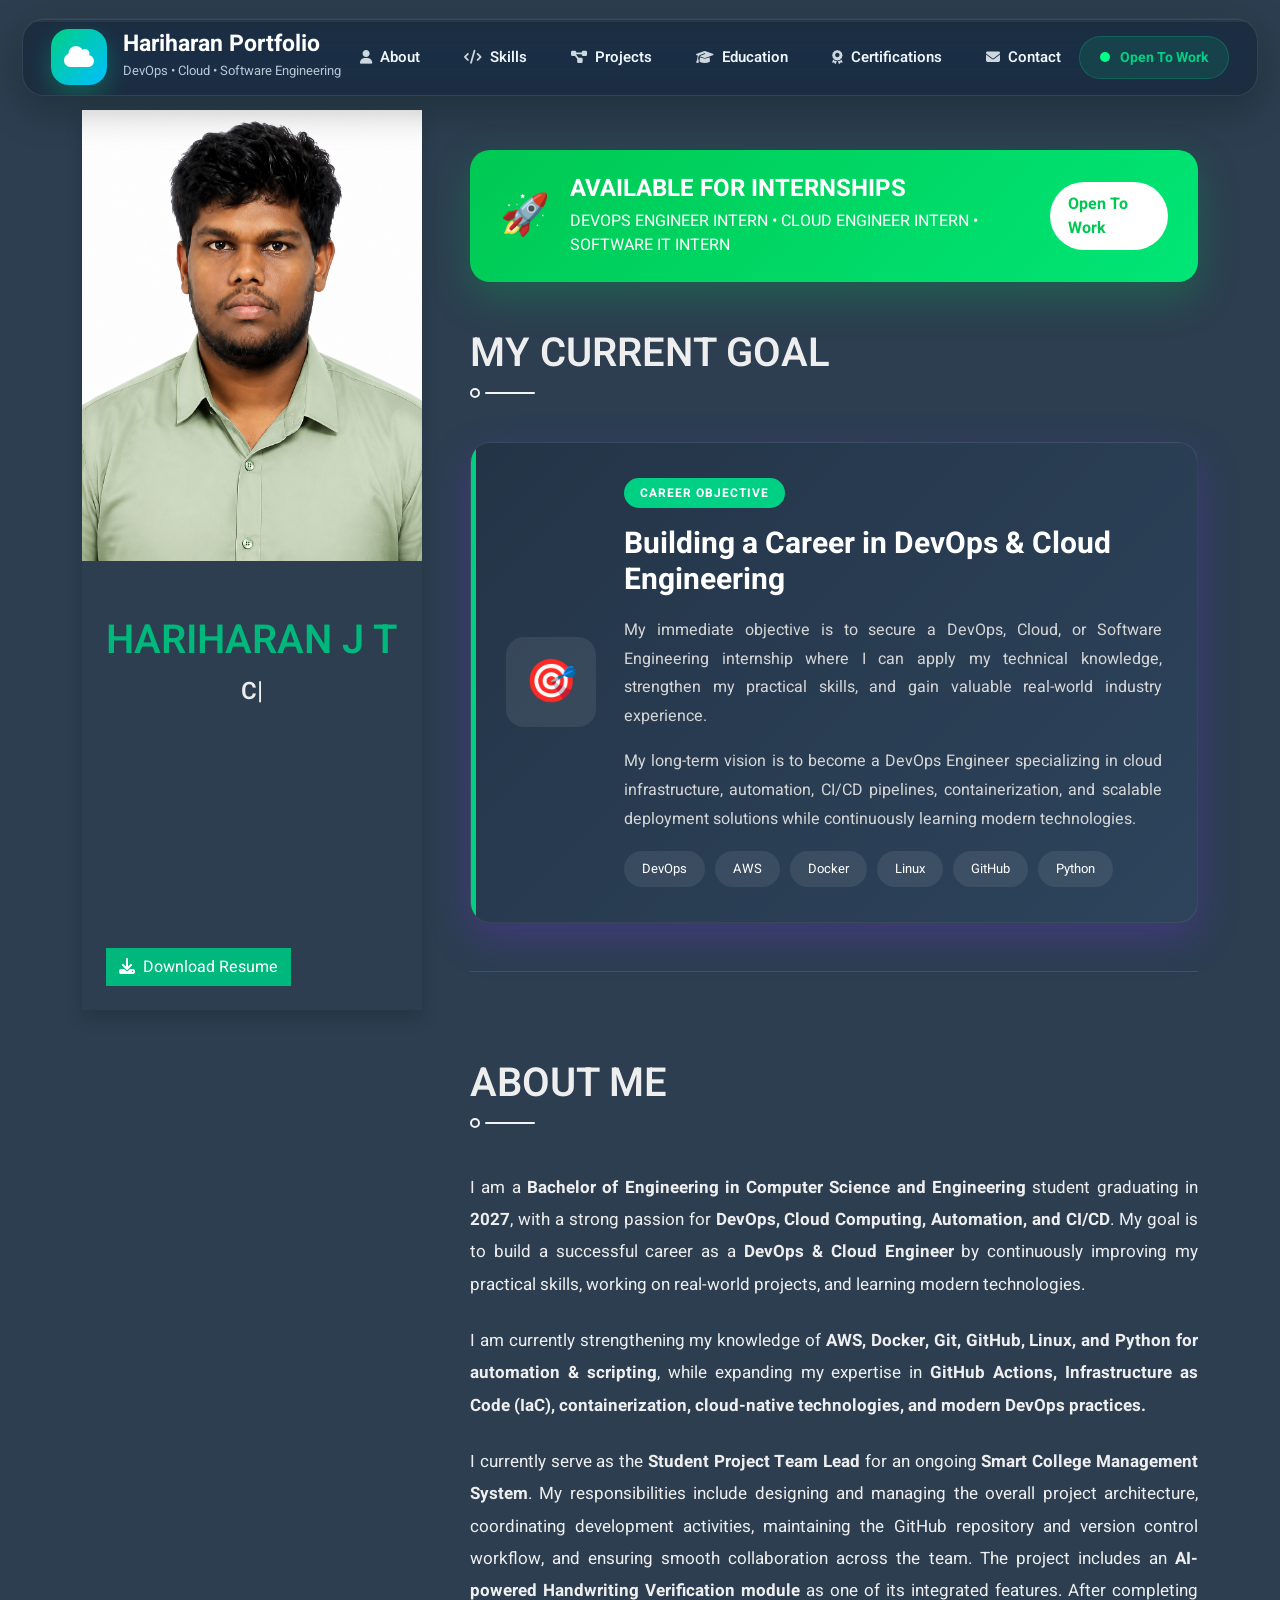
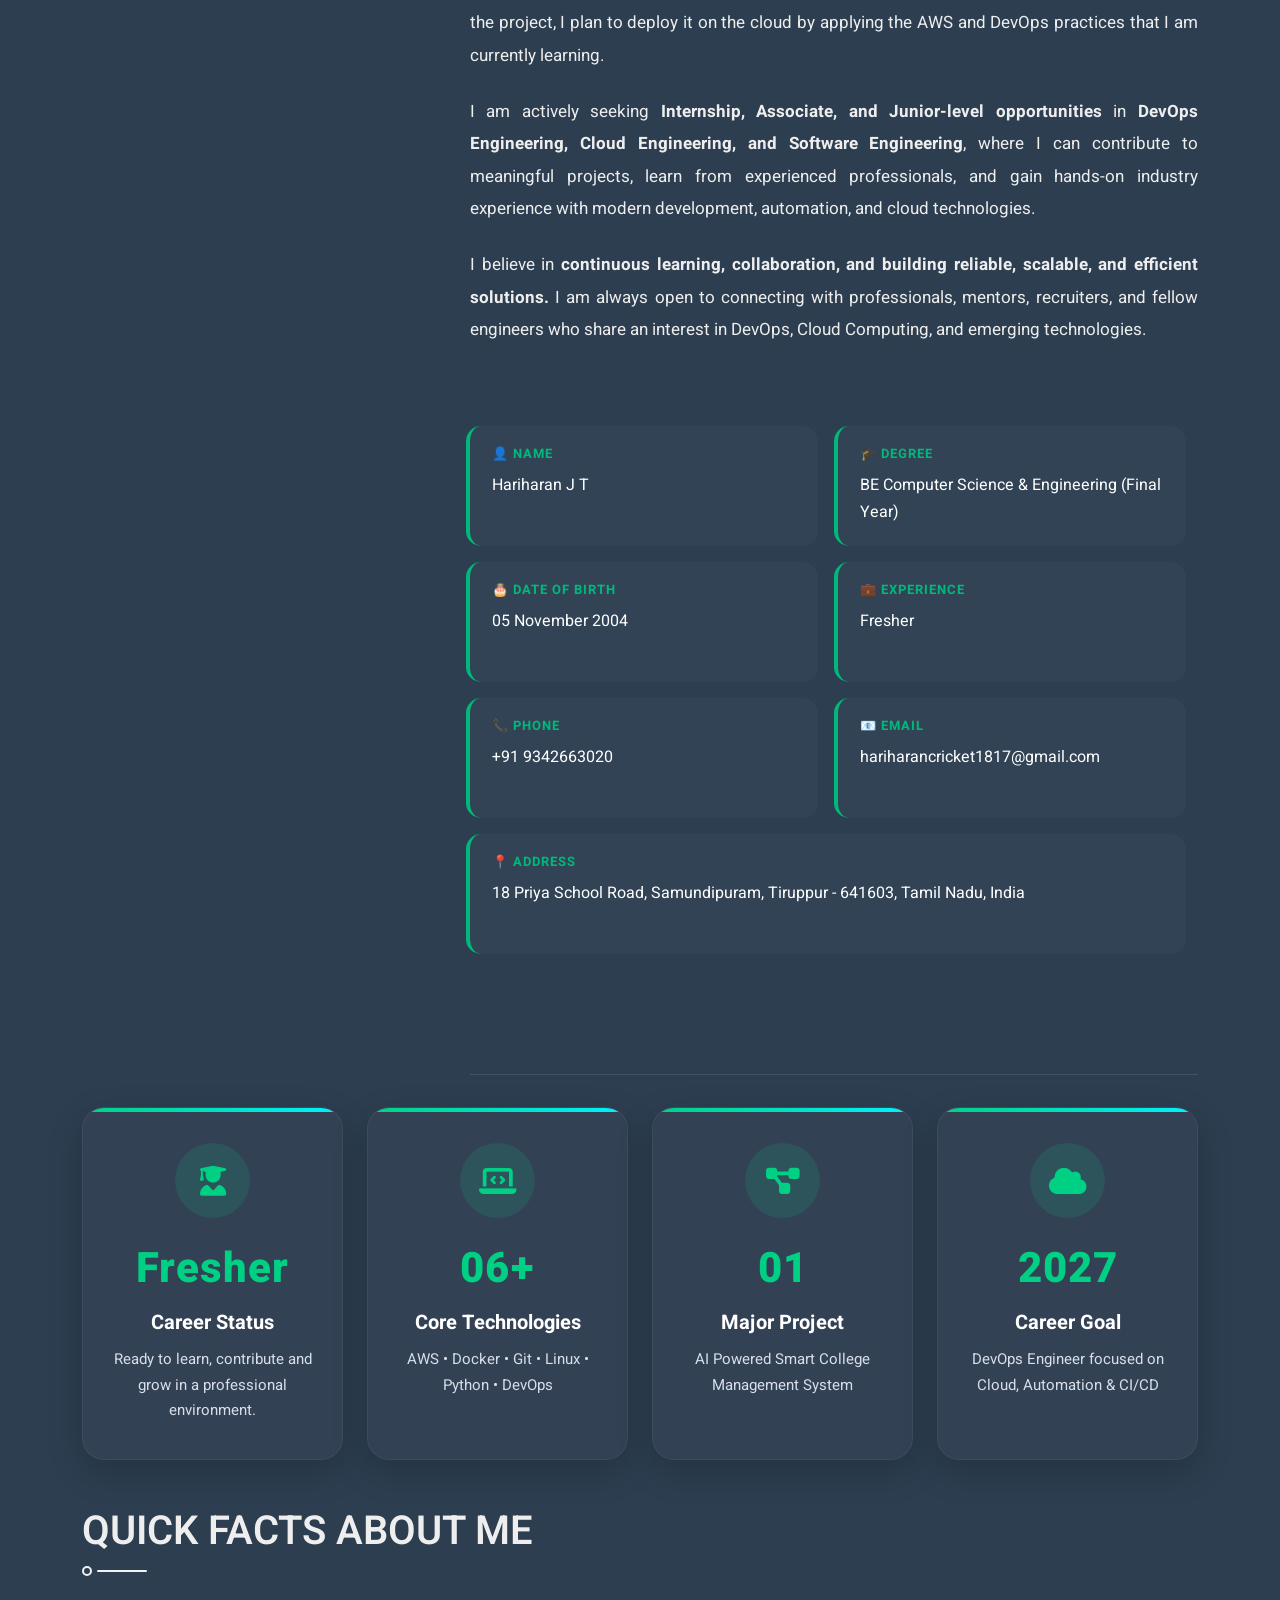
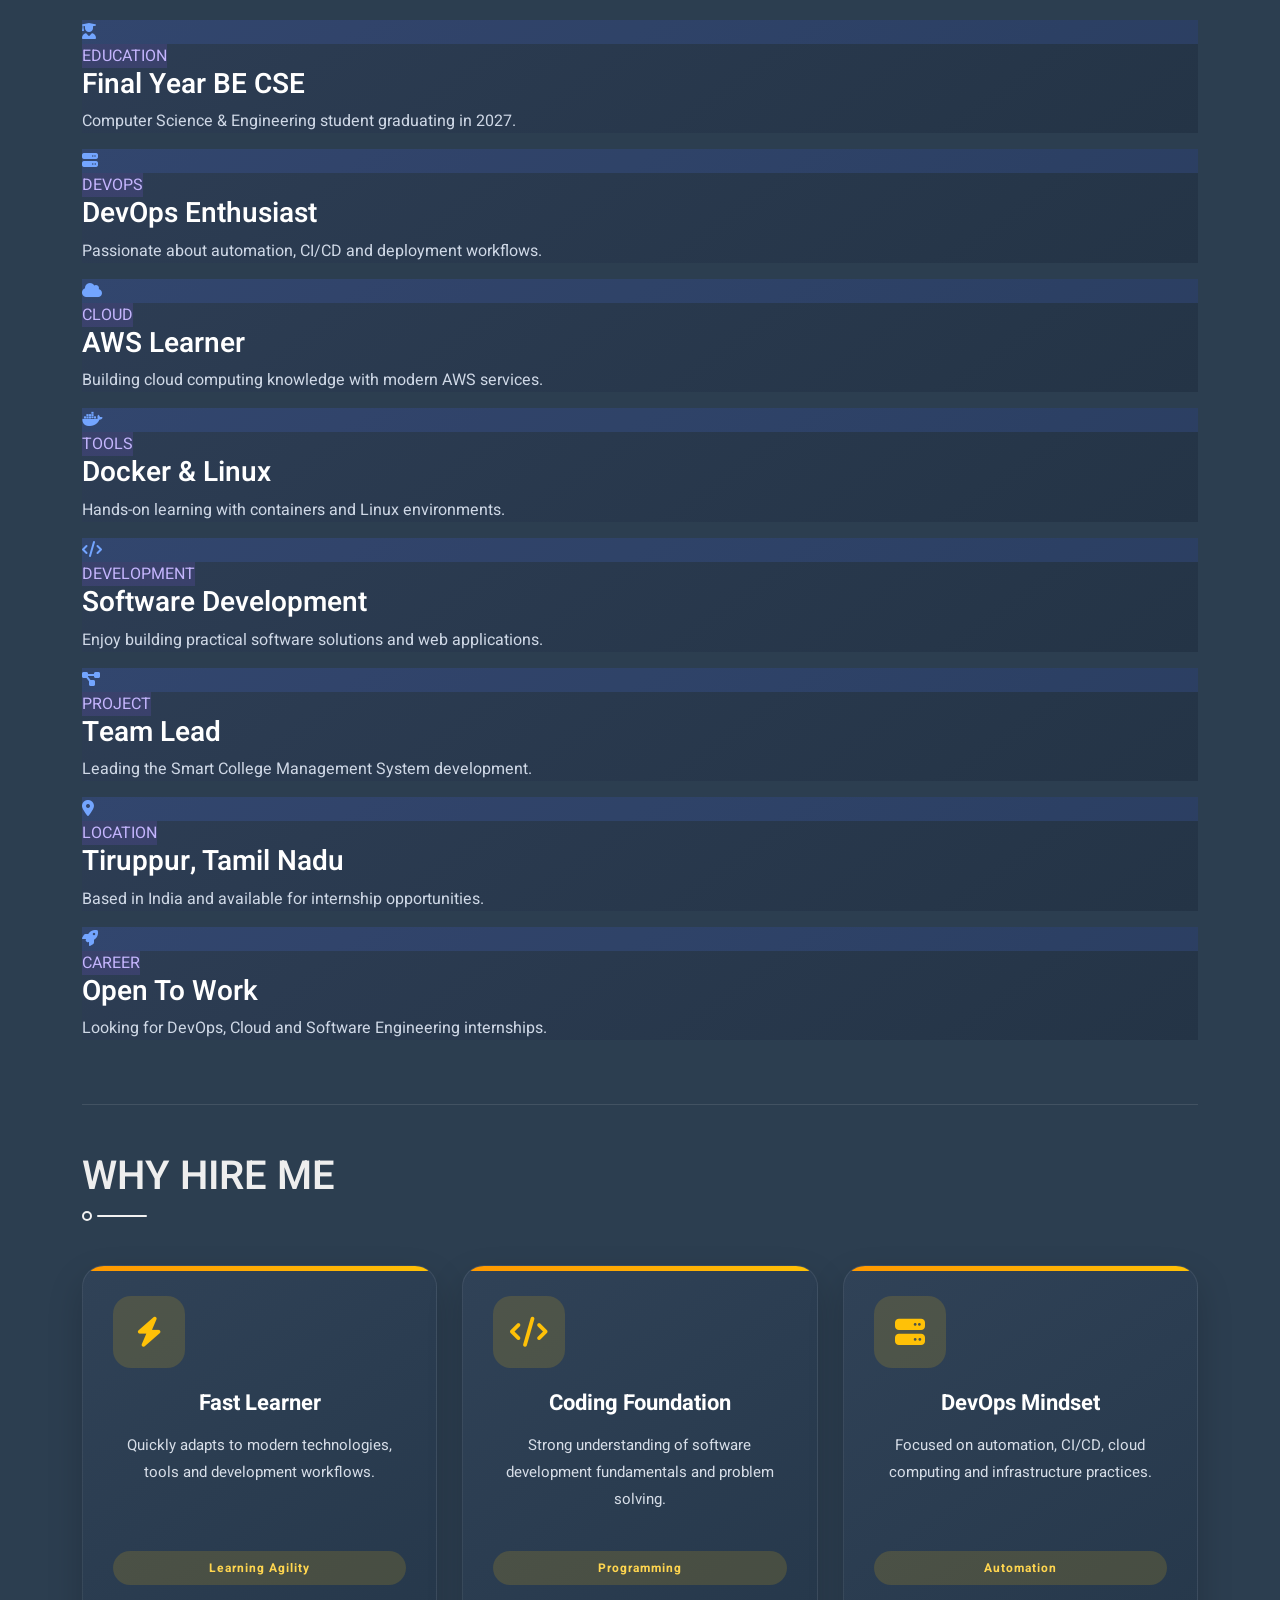
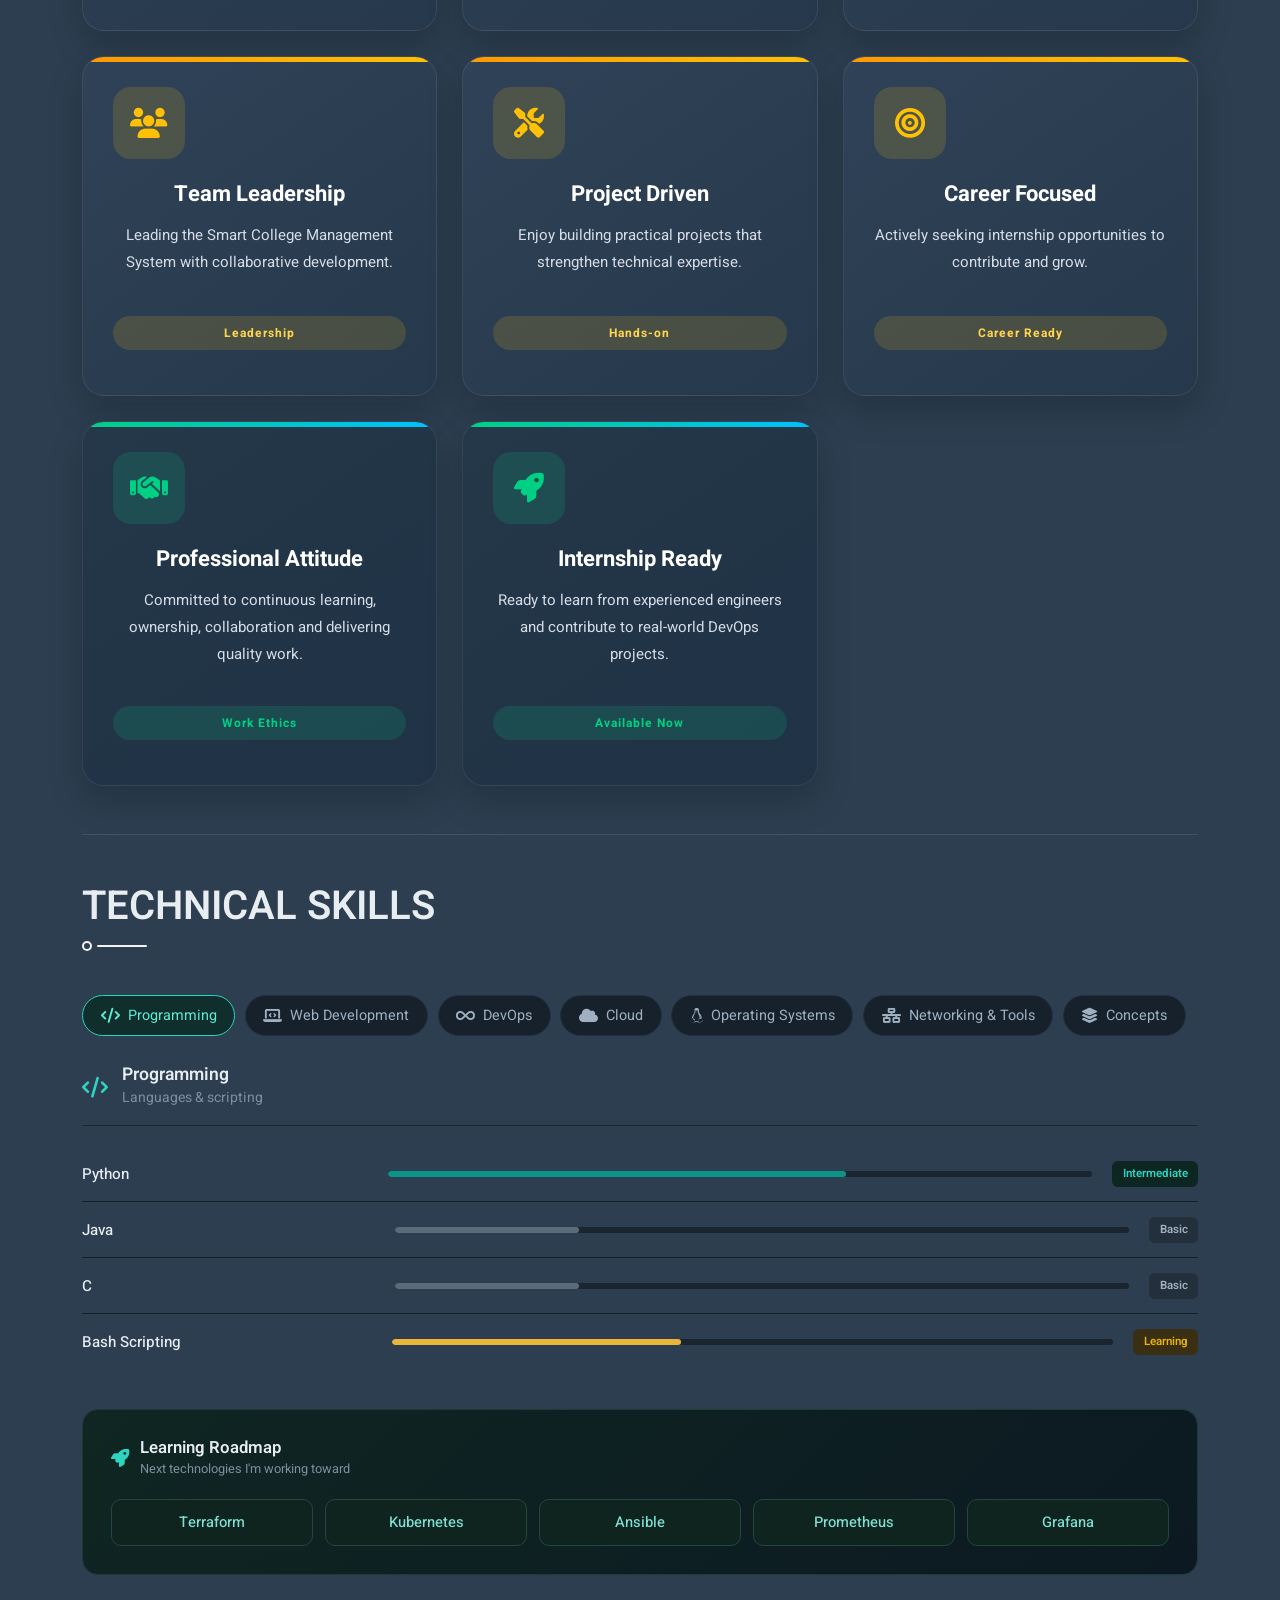
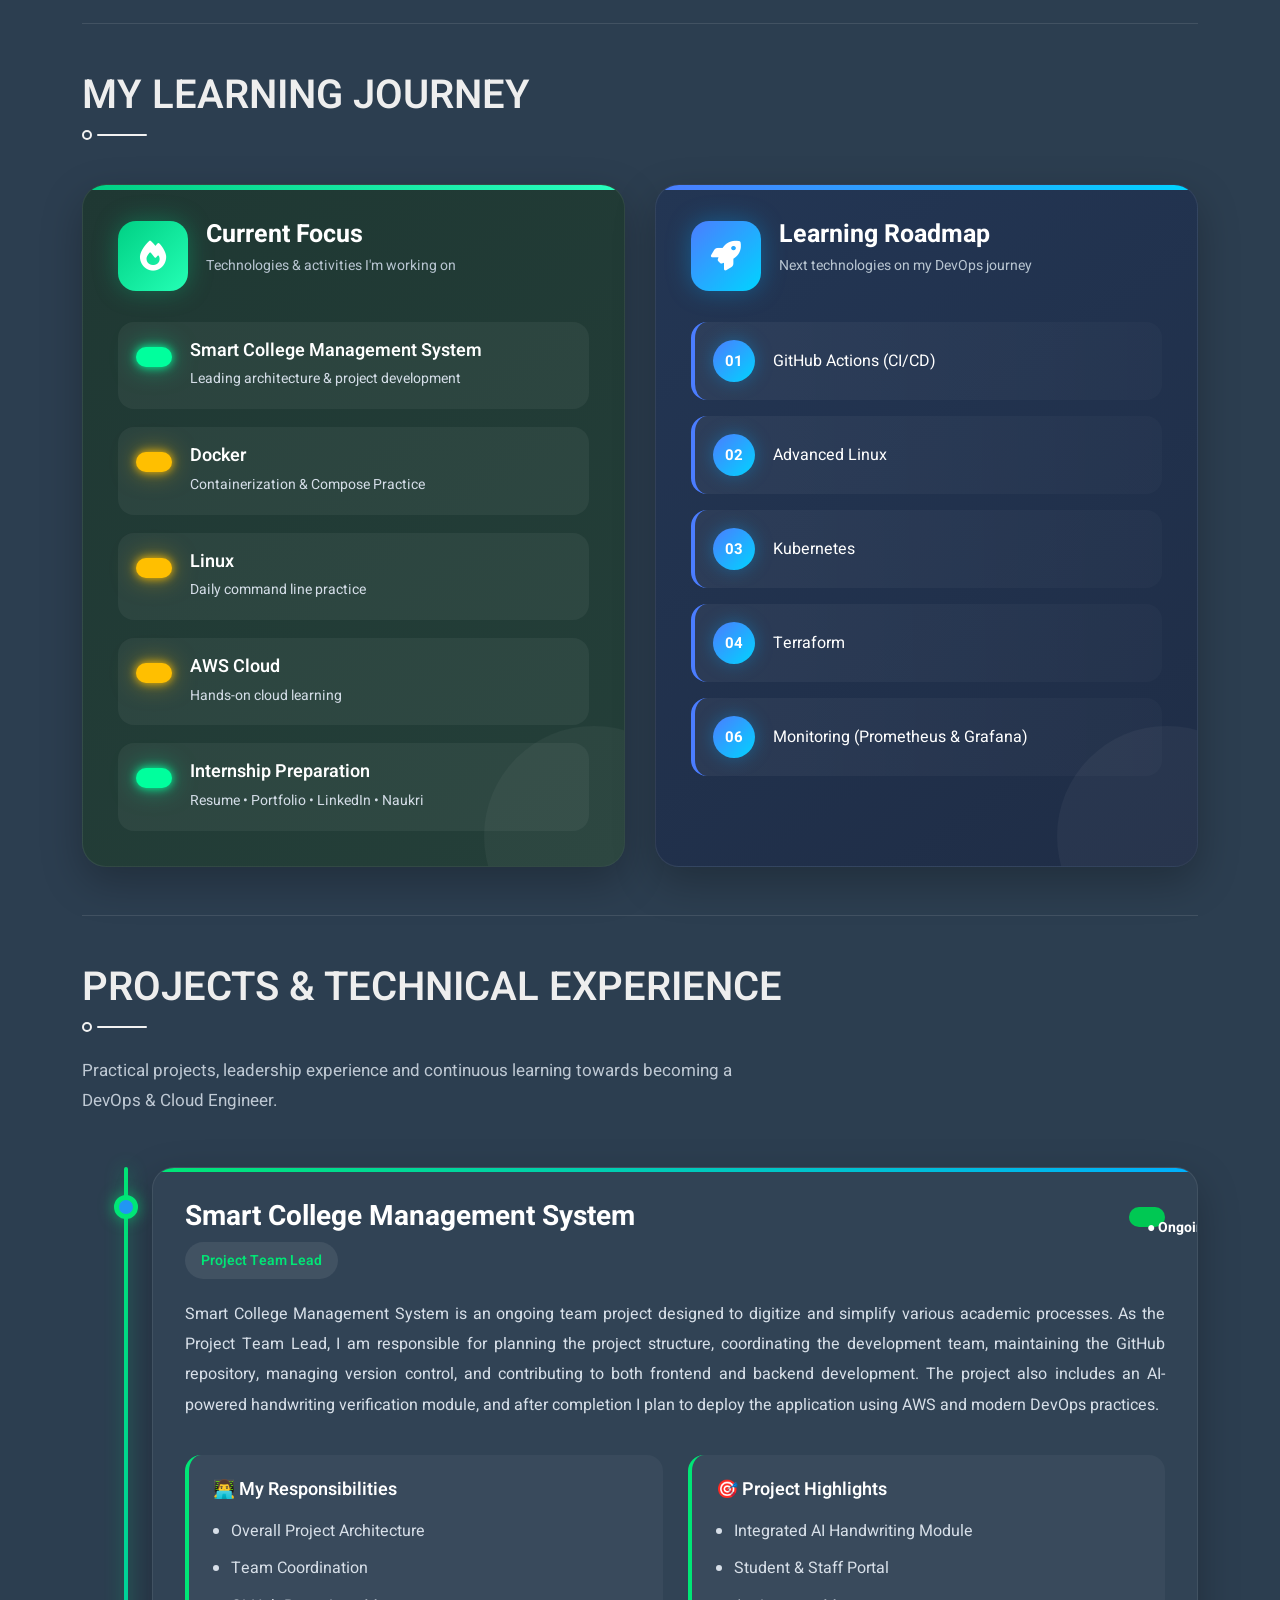
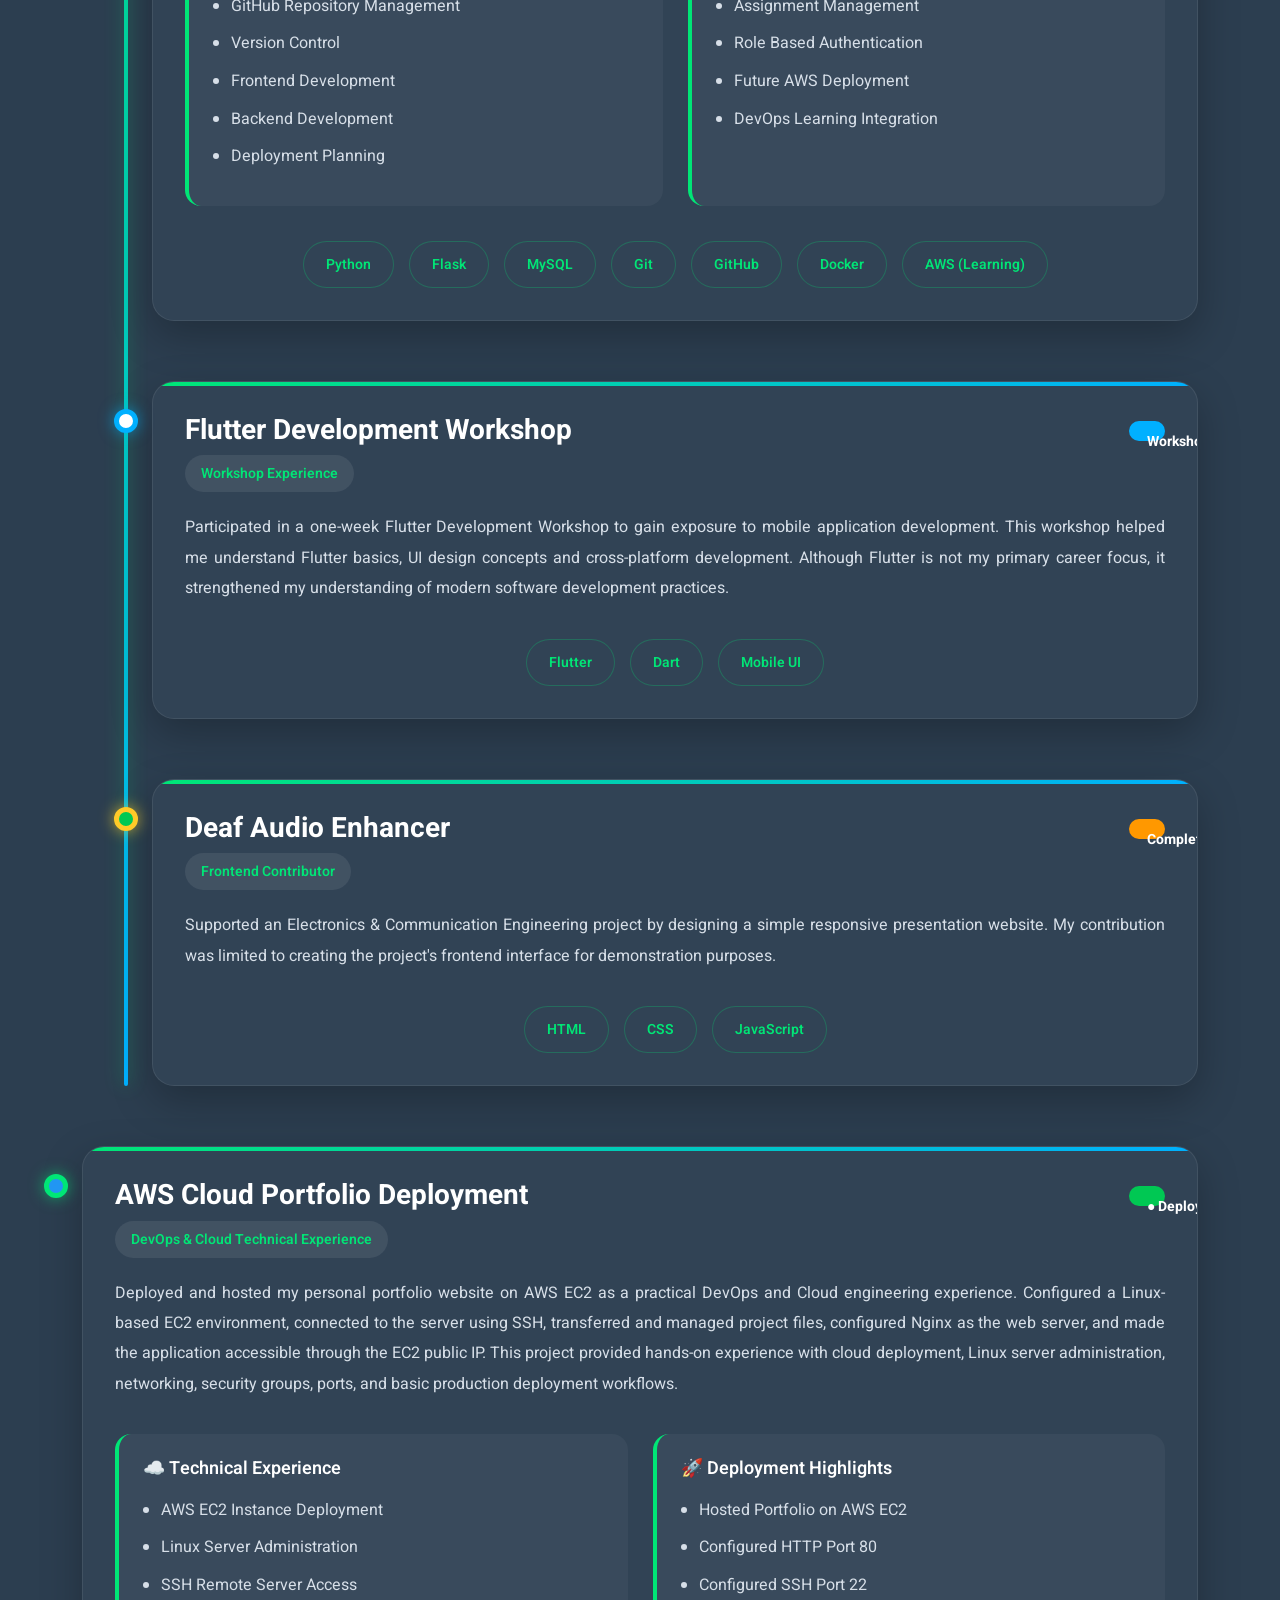
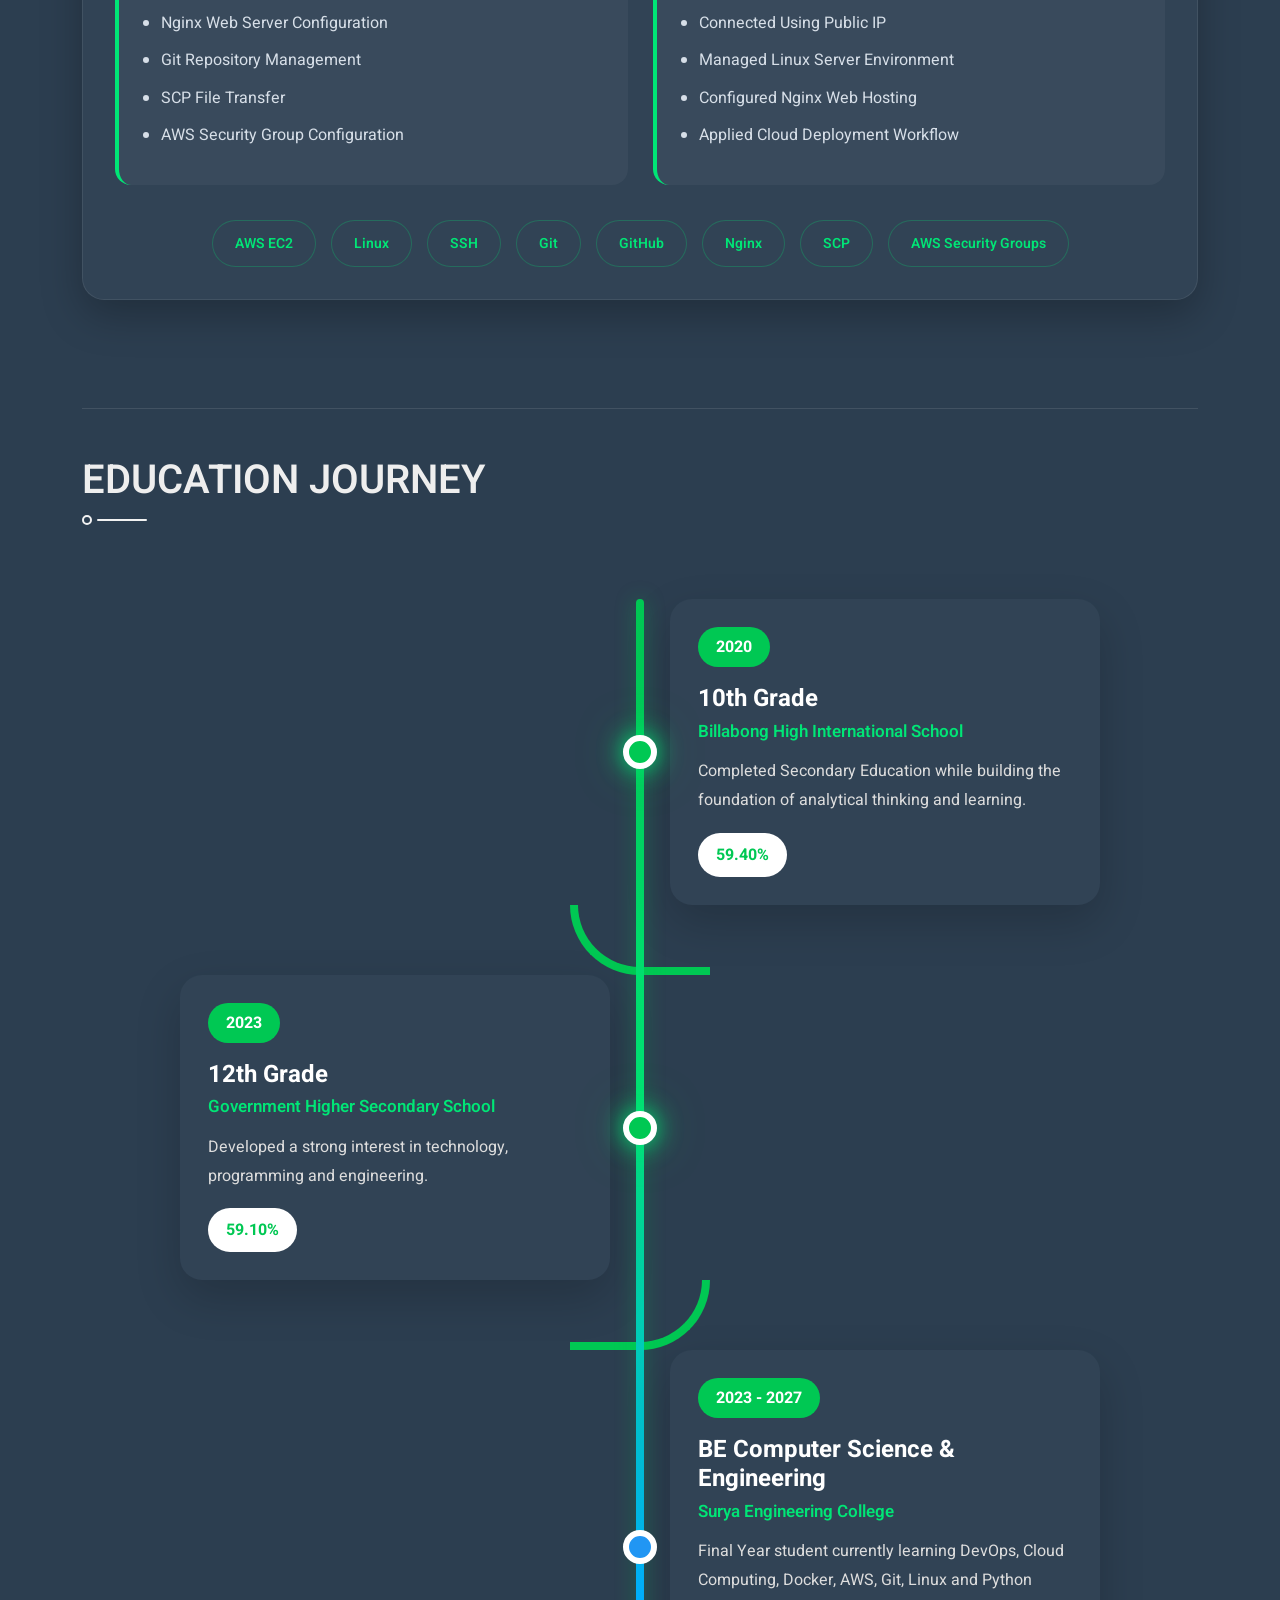
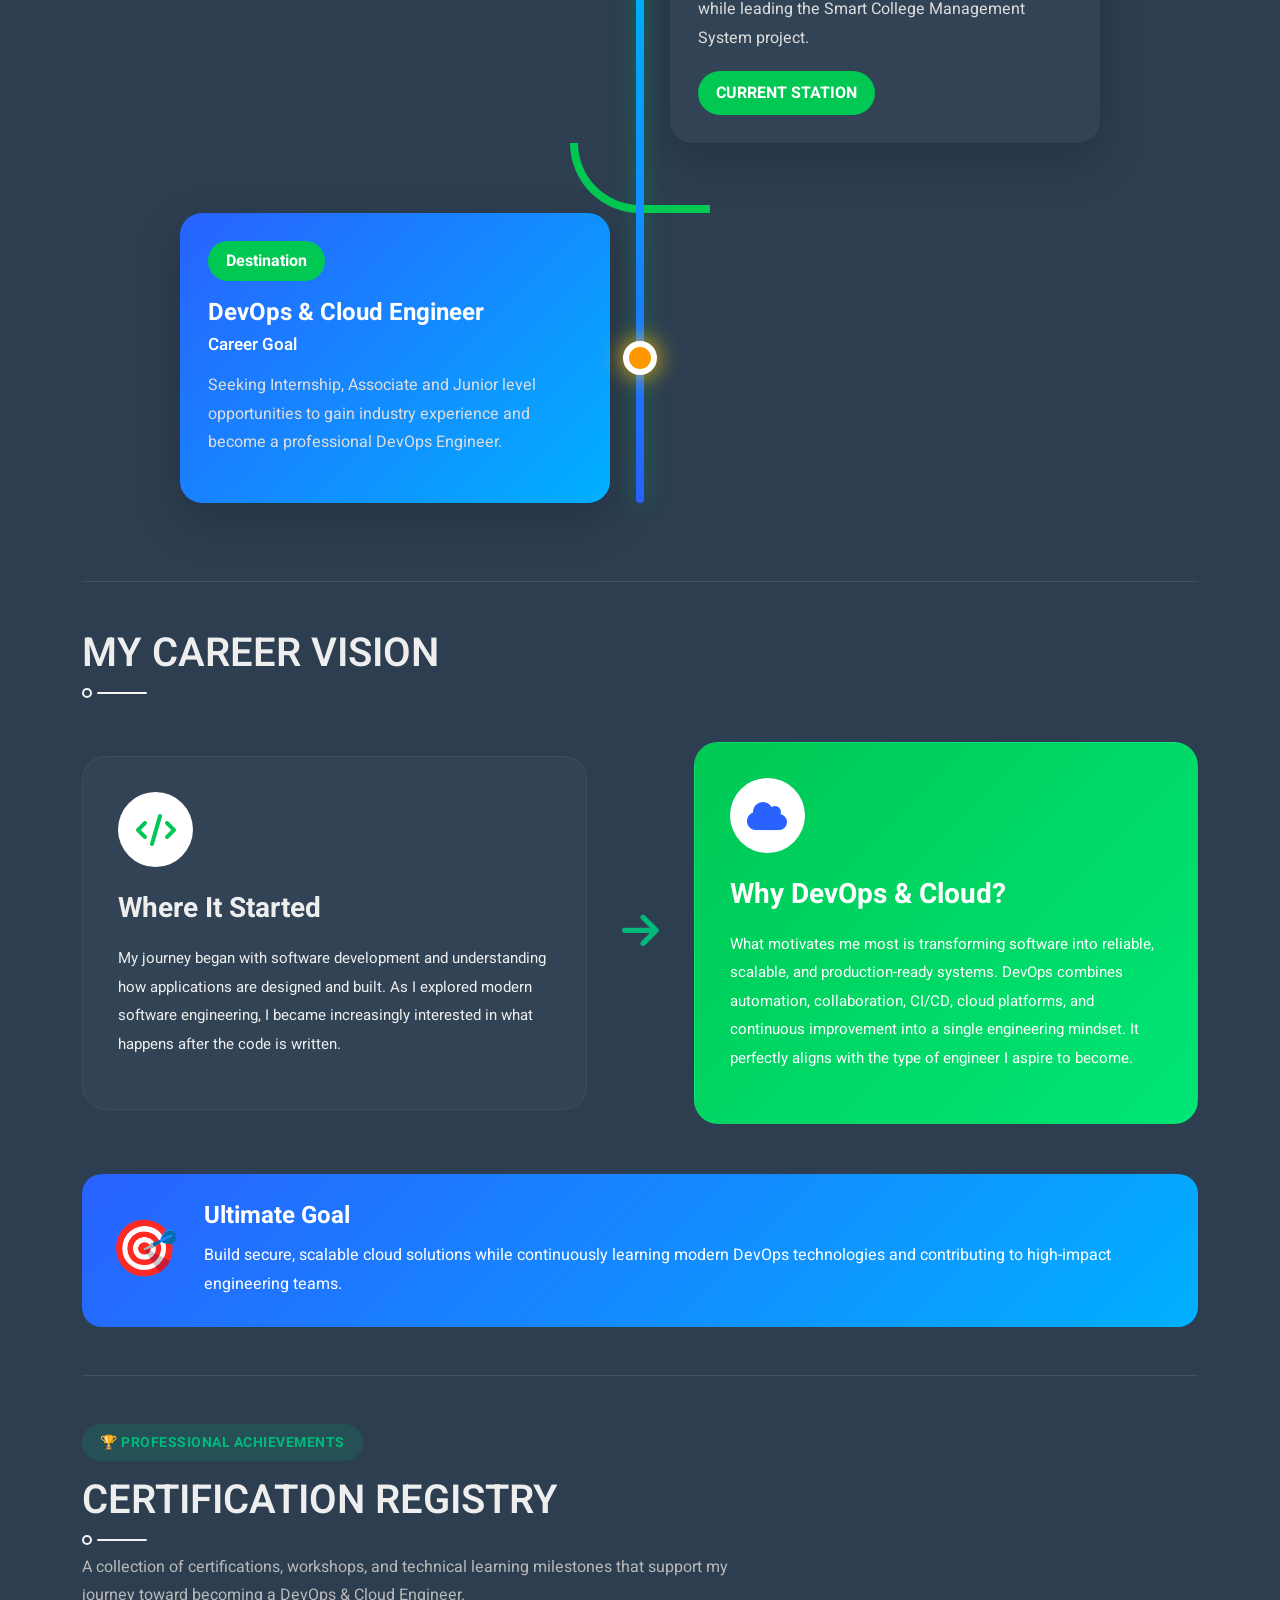
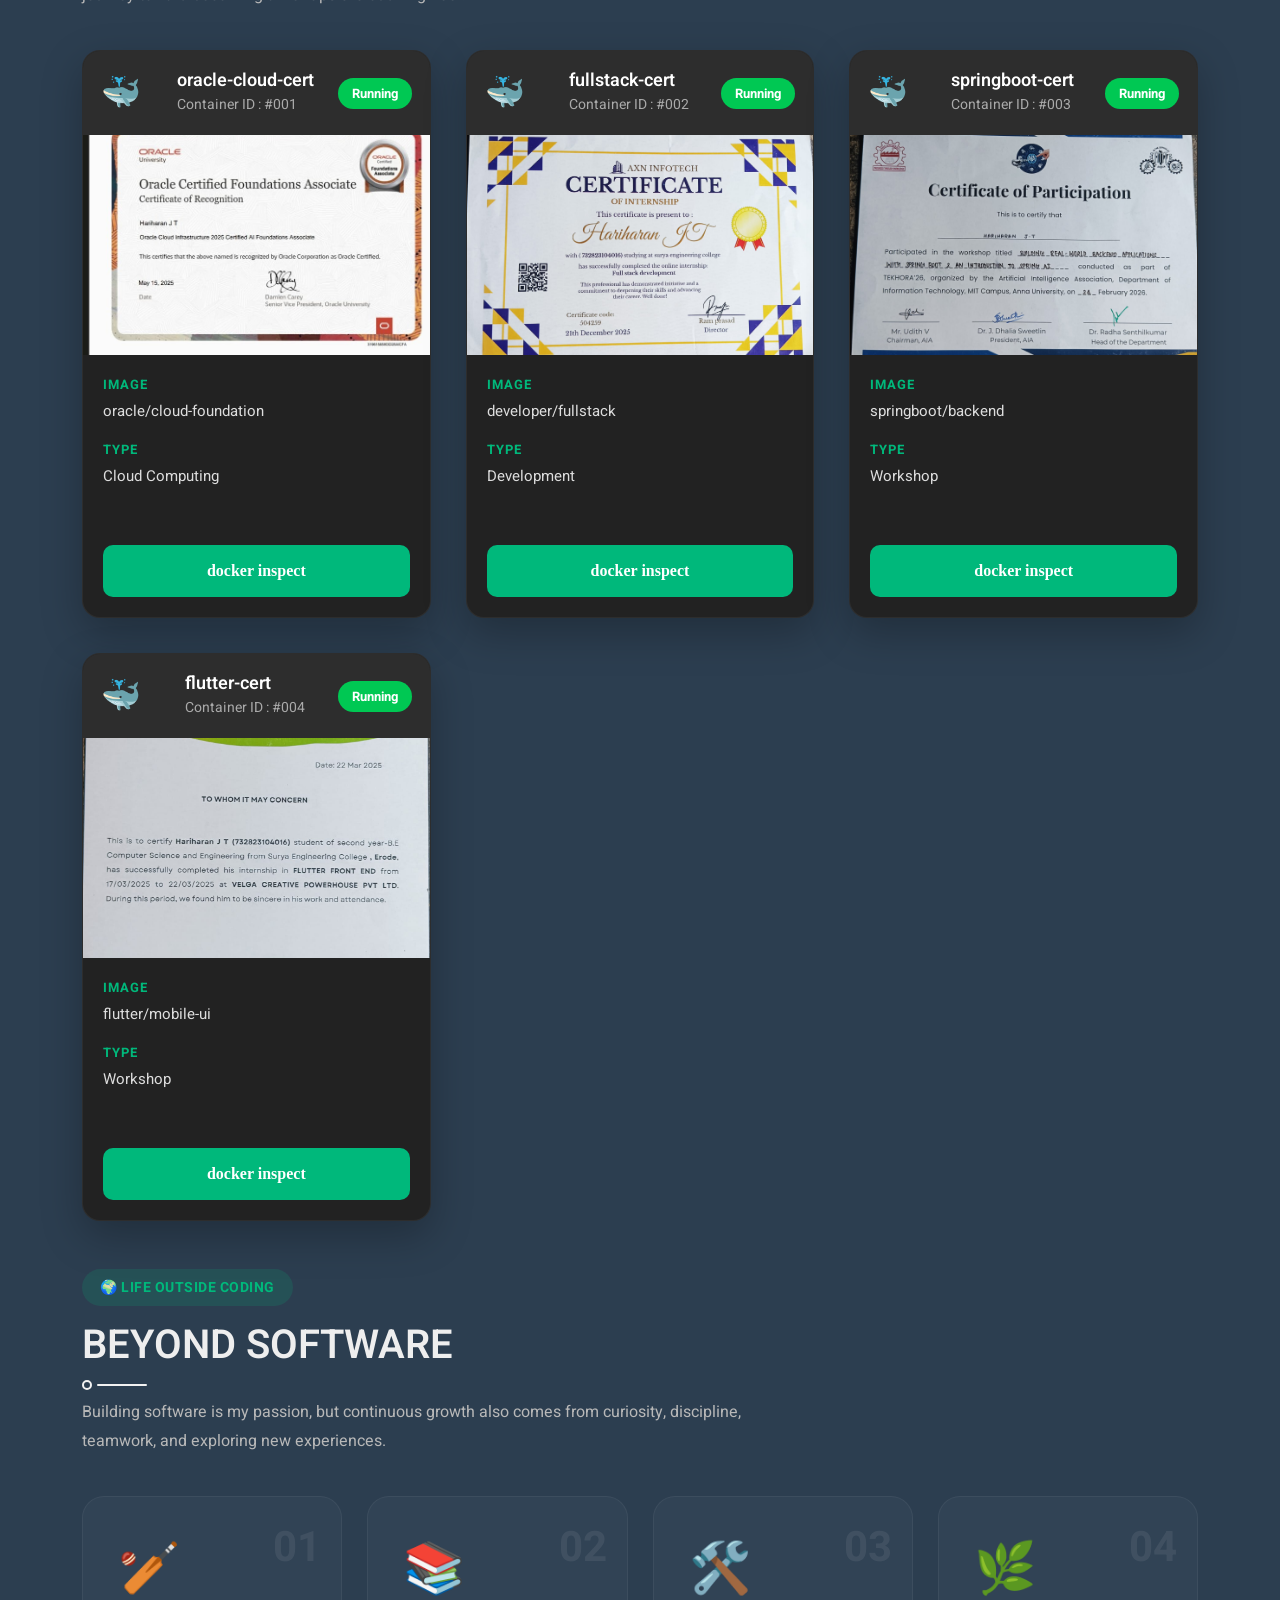
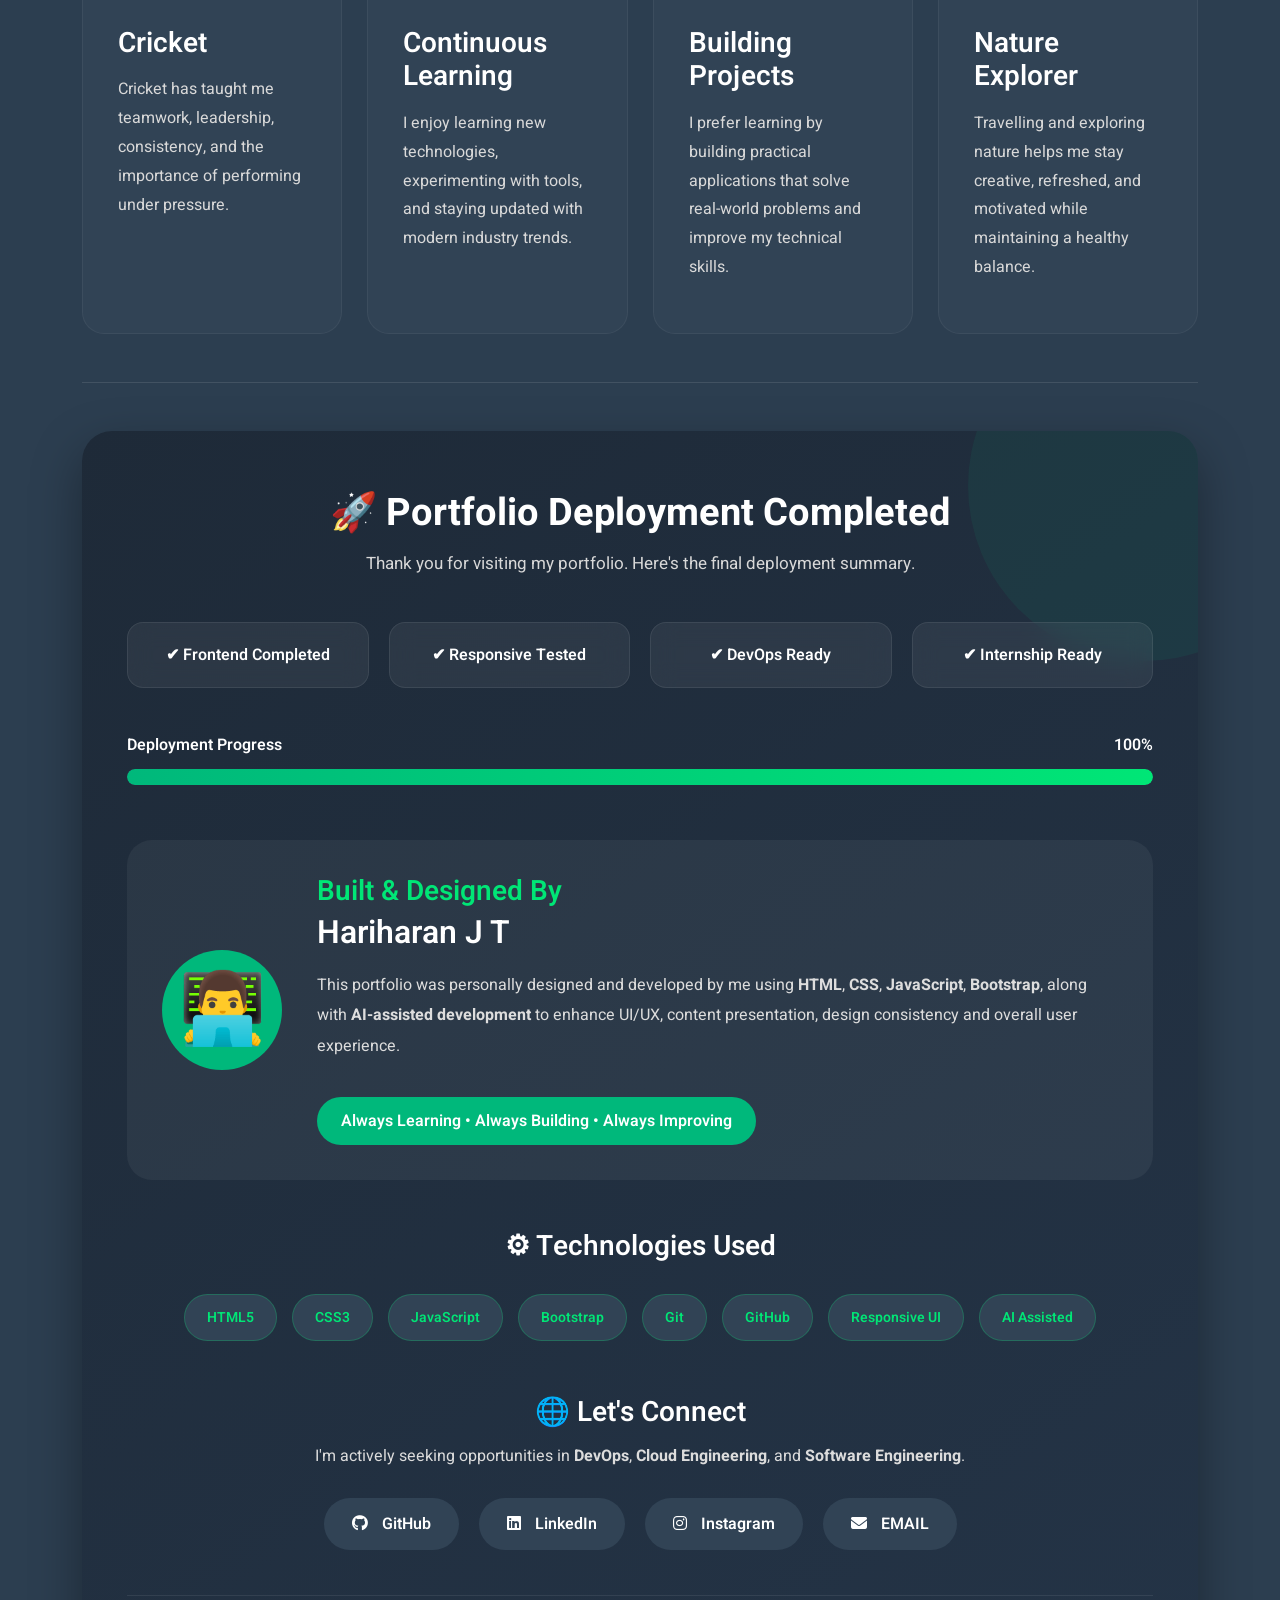
==== commit 77e720f3: "new skill" ====
--- a/index.html
+++ b/index.html
@@ -710,207 +710,153 @@
         SKILLS DASHBOARD
 ===========================-->
 
-<section id="skills" class="py-5 border-bottom">
+<section id="skills" class="sk2-section py-5 border-bottom">
 
     <h1 class="title pb-3 mb-5">
         TECHNICAL SKILLS
     </h1>
 
-    <div class="skills-dashboard">
-
-        <!-- Programming -->
-
-        <div class="skill-category">
-
-            <div class="skill-header">
-                <i class="fas fa-code"></i>
-                <div>
-                    <h3>Programming</h3>
-                    <small>Languages & Scripting</small>
-                </div>
-            </div>
-
-            <div class="skill-list">
-
-                <div class="skill-item">
-                    <span>Python</span>
-                    <span class="level intermediate">Intermediate</span>
-                </div>
-
-                <div class="skill-item">
-                    <span>Java</span>
-                    <span class="level basic">Basic</span>
-                </div>
-
-                <div class="skill-item">
-                    <span>C</span>
-                    <span class="level basic">Basic</span>
-                </div>
-
-                <div class="skill-item">
-                    <span>Shell Scripting</span>
-                    <span class="level learning">Learning</span>
-                </div>
-
-            </div>
-
-        </div>
-
-        <!-- Web -->
-
-        <div class="skill-category">
-
-            <div class="skill-header">
-                <i class="fas fa-laptop-code"></i>
-                <div>
-                    <h3>Web Development</h3>
-                    <small>Frontend Fundamentals</small>
-                </div>
-            </div>
-
-            <div class="skill-list">
-
-                <div class="skill-item">
-                    <span>HTML5</span>
-                    <span class="level intermediate">Intermediate</span>
-                </div>
-
-                <div class="skill-item">
-                    <span>CSS3</span>
-                    <span class="level intermediate">Intermediate</span>
-                </div>
-
-                <div class="skill-item">
-                    <span>JavaScript</span>
-                    <span class="level basic">Basic</span>
-                </div>
-
-            </div>
-
-        </div>
-
-        <!-- DevOps -->
-
-        <div class="skill-category featured">
-
-            <div class="skill-header">
-                <i class="fas fa-infinity"></i>
-                <div>
-                    <h3>DevOps</h3>
-                    <small>Current Career Focus</small>
-                </div>
-            </div>
-
-            <div class="skill-list">
-
-                <div class="skill-item">
-                    <span>Docker</span>
-                    <span class="level intermediate">Intermediate</span>
-                </div>
-
-                <div class="skill-item">
-                    <span>Git</span>
-                    <span class="level advanced">Good</span>
-                </div>
-
-                <div class="skill-item">
-                    <span>GitHub</span>
-                    <span class="level advanced">Good</span>
-                </div>
-
-                <div class="skill-item">
-                    <span>GitHub Actions</span>
-                    <span class="level learning">Learning</span>
-                </div>
-
-            </div>
-
-        </div>
-
-        <!-- Cloud -->
-
-        <div class="skill-category">
-
-            <div class="skill-header">
-                <i class="fas fa-cloud"></i>
-                <div>
-                    <h3>Cloud</h3>
-                    <small>Cloud Technologies</small>
-                </div>
-            </div>
-
-            <div class="skill-list">
-
-                <div class="skill-item">
-                    <span>AWS</span>
-                    <span class="level learning">Learning</span>
-                </div>
-
-                <div class="skill-item">
-                    <span>Microsoft Azure</span>
-                    <span class="level basic">Basic</span>
-                </div>
-
-            </div>
-
-        </div>
-
-        <!-- Operating Systems -->
-
-        <div class="skill-category">
-
-            <div class="skill-header">
-                <i class="fab fa-linux"></i>
-                <div>
-                    <h3>Operating Systems</h3>
-                    <small>Development Environment</small>
-                </div>
-            </div>
-
-            <div class="skill-list">
-
-                <div class="skill-item">
-                    <span>Linux (Ubuntu)</span>
-                    <span class="level learning">Learning</span>
-                </div>
-
-                <div class="skill-item">
-                    <span>Windows</span>
-                    <span class="level advanced">Daily Use</span>
-                </div>
-
-            </div>
-
-        </div>
-
-        <!-- Future Learning -->
-
-        <div class="skill-category roadmap">
-
-            <div class="skill-header">
-                <i class="fas fa-rocket"></i>
-                <div>
-                    <h3>Learning Roadmap</h3>
-                    <small>Next Technologies</small>
-                </div>
-            </div>
-
-            <div class="roadmap-tags">
-
-                <span>Github Action</span>
-                <span>Terraform</span>
-                <span>Kubernetes</span>
-                <span>Ansible</span>
-                <span>Prometheus</span>
-                <span>Grafana</span>
-
-            </div>
-
-        </div>
-
+    <style>
+        .sk2-section, .sk2-section *{box-sizing:border-box}
+        .sk2-section{color:#e8edf2}
+        .sk2-tabs{display:flex;flex-wrap:wrap;gap:.6rem;margin-bottom:1.75rem}
+        .sk2-tab{display:flex;align-items:center;gap:.5rem;padding:.55rem 1.1rem;border-radius:999px;background:#16212c;border:1px solid #223140;color:#9fb1c0;font-size:.9rem;cursor:pointer;transition:all .15s ease;white-space:nowrap}
+        .sk2-tab i{font-size:.95rem}
+        .sk2-tab:hover{border-color:#2dd4bf;color:#e8edf2}
+        .sk2-tab.sk2-is-active{background:#0f2e2c;border-color:#2dd4bf;color:#5eead4}
+        .sk2-panel{display:none}
+        .sk2-panel.sk2-is-active{display:block;animation:sk2fade .25s ease}
+        @keyframes sk2fade{from{opacity:0;transform:translateY(4px)}to{opacity:1;transform:translateY(0)}}
+        .sk2-panel-head{display:flex;align-items:center;gap:.85rem;margin-bottom:1.25rem;padding-bottom:1rem;border-bottom:1px solid #1c2833}
+        .sk2-panel-head i{font-size:1.3rem;color:#2dd4bf}
+        .sk2-panel-head h3{margin:0;font-size:1.1rem;color:#e8edf2}
+        .sk2-panel-head small{color:#7c8fa0}
+
+        .sk2-row{display:flex;flex-wrap:wrap;align-items:center;column-gap:1.25rem;row-gap:.6rem;padding:.9rem 0;border-bottom:1px solid #161f28}
+        .sk2-row:last-child{border-bottom:none}
+        .sk2-row-name{flex:1 1 150px;min-width:100px;font-weight:500;color:#e8edf2;font-size:.95rem}
+        .sk2-meter{flex:4 1 160px;min-width:90px;height:6px;border-radius:999px;background:#1a2530;overflow:hidden;order:2}
+        .sk2-meter-fill{height:100%;border-radius:999px}
+        .sk2-fill-basic{width:25%;background:#5b6b7a}
+        .sk2-fill-learning{width:40%;background:#e8b73a}
+        .sk2-fill-intermediate{width:65%;background:#0d9488}
+        .sk2-fill-good{width:85%;background:#14b8a6}
+        .sk2-fill-advanced{width:100%;background:#2dd4bf}
+        .sk2-badge{flex:0 0 auto;order:3;margin-left:auto;font-size:.72rem;font-weight:600;padding:.28rem .65rem;border-radius:6px;white-space:nowrap}
+        .sk2-badge-basic{background:#232f3a;color:#9fb1c0}
+        .sk2-badge-learning{background:#3a2f12;color:#eab308}
+        .sk2-badge-intermediate{background:#0d2622;color:#2dd4bf}
+        .sk2-badge-good{background:#0f2e2a;color:#5eead4}
+        .sk2-badge-advanced{background:#0f2e22;color:#6ee7b7}
+
+        .sk2-roadmap{margin-top:2.5rem;padding:1.75rem;border-radius:16px;background:linear-gradient(135deg,#0f2622,#0c1922);border:1px solid #1e3a35}
+        .sk2-roadmap-head{display:flex;align-items:center;gap:.7rem;margin-bottom:1.25rem}
+        .sk2-roadmap-head i{color:#2dd4bf;font-size:1.15rem}
+        .sk2-roadmap-head h4{margin:0;font-size:1.05rem;color:#e8edf2}
+        .sk2-roadmap-head small{display:block;color:#7c8fa0;font-size:.8rem;margin-top:.1rem}
+        .sk2-roadmap-tags{display:flex;flex-wrap:wrap;gap:.75rem}
+        .sk2-roadmap-tags span{box-sizing:border-box;flex:1 1 130px;text-align:center;padding:.7rem 1rem;border-radius:10px;border:1px solid #23473f;background:#0f231f;color:#7fe0d4;font-size:.92rem;font-weight:500}
+
+        @media (max-width:520px){
+            .sk2-row-name{flex-basis:100%}
+            .sk2-meter{flex-basis:100%;order:2}
+            .sk2-badge{margin-left:0;order:3}
+            .sk2-tab{font-size:.82rem;padding:.5rem .9rem}
+            .sk2-tab span.sk2-tab-full{display:none}
+            .sk2-roadmap{padding:1.25rem}
+            .sk2-roadmap-tags span{flex:1 1 45%}
+        }
+    </style>
+
+    <div class="sk2-tabs" role="tablist">
+        <button class="sk2-tab sk2-is-active" data-target="sk2-programming"><i class="fas fa-code"></i><span class="sk2-tab-full">Programming</span></button>
+        <button class="sk2-tab" data-target="sk2-web"><i class="fas fa-laptop-code"></i><span class="sk2-tab-full">Web Development</span></button>
+        <button class="sk2-tab" data-target="sk2-devops"><i class="fas fa-infinity"></i><span class="sk2-tab-full">DevOps</span></button>
+        <button class="sk2-tab" data-target="sk2-cloud"><i class="fas fa-cloud"></i><span class="sk2-tab-full">Cloud</span></button>
+        <button class="sk2-tab" data-target="sk2-os"><i class="fab fa-linux"></i><span class="sk2-tab-full">Operating Systems</span></button>
+        <button class="sk2-tab" data-target="sk2-network"><i class="fas fa-network-wired"></i><span class="sk2-tab-full">Networking & Tools</span></button>
+        <button class="sk2-tab" data-target="sk2-concepts"><i class="fas fa-layer-group"></i><span class="sk2-tab-full">Concepts</span></button>
+    </div>
+
+    <div id="sk2-programming" class="sk2-panel sk2-is-active">
+        <div class="sk2-panel-head"><i class="fas fa-code"></i><div><h3>Programming</h3><small>Languages &amp; scripting</small></div></div>
+        <div class="sk2-row"><span class="sk2-row-name">Python</span><div class="sk2-meter"><div class="sk2-meter-fill sk2-fill-intermediate"></div></div><span class="sk2-badge sk2-badge-intermediate">Intermediate</span></div>
+        <div class="sk2-row"><span class="sk2-row-name">Java</span><div class="sk2-meter"><div class="sk2-meter-fill sk2-fill-basic"></div></div><span class="sk2-badge sk2-badge-basic">Basic</span></div>
+        <div class="sk2-row"><span class="sk2-row-name">C</span><div class="sk2-meter"><div class="sk2-meter-fill sk2-fill-basic"></div></div><span class="sk2-badge sk2-badge-basic">Basic</span></div>
+        <div class="sk2-row"><span class="sk2-row-name">Bash Scripting</span><div class="sk2-meter"><div class="sk2-meter-fill sk2-fill-learning"></div></div><span class="sk2-badge sk2-badge-learning">Learning</span></div>
+    </div>
+
+    <div id="sk2-web" class="sk2-panel">
+        <div class="sk2-panel-head"><i class="fas fa-laptop-code"></i><div><h3>Web Development</h3><small>Frontend fundamentals</small></div></div>
+        <div class="sk2-row"><span class="sk2-row-name">HTML5</span><div class="sk2-meter"><div class="sk2-meter-fill sk2-fill-intermediate"></div></div><span class="sk2-badge sk2-badge-intermediate">Intermediate</span></div>
+        <div class="sk2-row"><span class="sk2-row-name">CSS3</span><div class="sk2-meter"><div class="sk2-meter-fill sk2-fill-intermediate"></div></div><span class="sk2-badge sk2-badge-intermediate">Intermediate</span></div>
+        <div class="sk2-row"><span class="sk2-row-name">JavaScript</span><div class="sk2-meter"><div class="sk2-meter-fill sk2-fill-basic"></div></div><span class="sk2-badge sk2-badge-basic">Basic</span></div>
+    </div>
+
+    <div id="sk2-devops" class="sk2-panel">
+        <div class="sk2-panel-head"><i class="fas fa-infinity"></i><div><h3>DevOps</h3><small>Current career focus</small></div></div>
+        <div class="sk2-row"><span class="sk2-row-name">Docker</span><div class="sk2-meter"><div class="sk2-meter-fill sk2-fill-intermediate"></div></div><span class="sk2-badge sk2-badge-intermediate">Intermediate</span></div>
+        <div class="sk2-row"><span class="sk2-row-name">Docker Compose</span><div class="sk2-meter"><div class="sk2-meter-fill sk2-fill-intermediate"></div></div><span class="sk2-badge sk2-badge-intermediate">Intermediate</span></div>
+        <div class="sk2-row"><span class="sk2-row-name">Git</span><div class="sk2-meter"><div class="sk2-meter-fill sk2-fill-good"></div></div><span class="sk2-badge sk2-badge-good">Good</span></div>
+        <div class="sk2-row"><span class="sk2-row-name">GitHub</span><div class="sk2-meter"><div class="sk2-meter-fill sk2-fill-good"></div></div><span class="sk2-badge sk2-badge-good">Good</span></div>
+        <div class="sk2-row"><span class="sk2-row-name">GitHub Actions</span><div class="sk2-meter"><div class="sk2-meter-fill sk2-fill-learning"></div></div><span class="sk2-badge sk2-badge-learning">Learning</span></div>
+        <div class="sk2-row"><span class="sk2-row-name">Nginx</span><div class="sk2-meter"><div class="sk2-meter-fill sk2-fill-basic"></div></div><span class="sk2-badge sk2-badge-basic">Basic</span></div>
+        <div class="sk2-row"><span class="sk2-row-name">CI/CD Pipelines</span><div class="sk2-meter"><div class="sk2-meter-fill sk2-fill-learning"></div></div><span class="sk2-badge sk2-badge-learning">Learning</span></div>
+        <div class="sk2-row"><span class="sk2-row-name">Version Control</span><div class="sk2-meter"><div class="sk2-meter-fill sk2-fill-good"></div></div><span class="sk2-badge sk2-badge-good">Good</span></div>
+    </div>
+
+    <div id="sk2-cloud" class="sk2-panel">
+        <div class="sk2-panel-head"><i class="fas fa-cloud"></i><div><h3>Cloud</h3><small>Cloud technologies</small></div></div>
+        <div class="sk2-row"><span class="sk2-row-name">AWS EC2</span><div class="sk2-meter"><div class="sk2-meter-fill sk2-fill-learning"></div></div><span class="sk2-badge sk2-badge-learning">Learning</span></div>
+        <div class="sk2-row"><span class="sk2-row-name">Security Groups</span><div class="sk2-meter"><div class="sk2-meter-fill sk2-fill-learning"></div></div><span class="sk2-badge sk2-badge-learning">Learning</span></div>
+        <div class="sk2-row"><span class="sk2-row-name">IAM</span><div class="sk2-meter"><div class="sk2-meter-fill sk2-fill-basic"></div></div><span class="sk2-badge sk2-badge-basic">Basic</span></div>
+        <div class="sk2-row"><span class="sk2-row-name">S3</span><div class="sk2-meter"><div class="sk2-meter-fill sk2-fill-basic"></div></div><span class="sk2-badge sk2-badge-basic">Basic</span></div>
+        <div class="sk2-row"><span class="sk2-row-name">VPC</span><div class="sk2-meter"><div class="sk2-meter-fill sk2-fill-basic"></div></div><span class="sk2-badge sk2-badge-basic">Basic</span></div>
+        <div class="sk2-row"><span class="sk2-row-name">Microsoft Azure</span><div class="sk2-meter"><div class="sk2-meter-fill sk2-fill-basic"></div></div><span class="sk2-badge sk2-badge-basic">Basic</span></div>
+    </div>
+
+    <div id="sk2-os" class="sk2-panel">
+        <div class="sk2-panel-head"><i class="fab fa-linux"></i><div><h3>Operating Systems</h3><small>Development environment</small></div></div>
+        <div class="sk2-row"><span class="sk2-row-name">Linux (Ubuntu)</span><div class="sk2-meter"><div class="sk2-meter-fill sk2-fill-learning"></div></div><span class="sk2-badge sk2-badge-learning">Learning</span></div>
+        <div class="sk2-row"><span class="sk2-row-name">Windows</span><div class="sk2-meter"><div class="sk2-meter-fill sk2-fill-advanced"></div></div><span class="sk2-badge sk2-badge-advanced">Daily Use</span></div>
+    </div>
+
+    <div id="sk2-network" class="sk2-panel">
+        <div class="sk2-panel-head"><i class="fas fa-network-wired"></i><div><h3>Networking &amp; Remote Tools</h3><small>Connectivity &amp; remote access</small></div></div>
+        <div class="sk2-row"><span class="sk2-row-name">TCP/IP</span><div class="sk2-meter"><div class="sk2-meter-fill sk2-fill-basic"></div></div><span class="sk2-badge sk2-badge-basic">Basic</span></div>
+        <div class="sk2-row"><span class="sk2-row-name">SSH</span><div class="sk2-meter"><div class="sk2-meter-fill sk2-fill-intermediate"></div></div><span class="sk2-badge sk2-badge-intermediate">Intermediate</span></div>
+        <div class="sk2-row"><span class="sk2-row-name">SCP</span><div class="sk2-meter"><div class="sk2-meter-fill sk2-fill-basic"></div></div><span class="sk2-badge sk2-badge-basic">Basic</span></div>
+        <div class="sk2-row"><span class="sk2-row-name">PuTTY</span><div class="sk2-meter"><div class="sk2-meter-fill sk2-fill-basic"></div></div><span class="sk2-badge sk2-badge-basic">Basic</span></div>
+        <div class="sk2-row"><span class="sk2-row-name">WinSCP</span><div class="sk2-meter"><div class="sk2-meter-fill sk2-fill-basic"></div></div><span class="sk2-badge sk2-badge-basic">Basic</span></div>
+    </div>
+
+    <div id="sk2-concepts" class="sk2-panel">
+        <div class="sk2-panel-head"><i class="fas fa-layer-group"></i><div><h3>Concepts</h3><small>Working knowledge</small></div></div>
+        <div class="sk2-row"><span class="sk2-row-name">SDLC</span><div class="sk2-meter"><div class="sk2-meter-fill sk2-fill-basic"></div></div><span class="sk2-badge sk2-badge-basic">Basic</span></div>
+        <div class="sk2-row"><span class="sk2-row-name">Agile / Scrum</span><div class="sk2-meter"><div class="sk2-meter-fill sk2-fill-basic"></div></div><span class="sk2-badge sk2-badge-basic">Basic</span></div>
+        <div class="sk2-row"><span class="sk2-row-name">REST API</span><div class="sk2-meter"><div class="sk2-meter-fill sk2-fill-basic"></div></div><span class="sk2-badge sk2-badge-basic">Basic</span></div>
+        <div class="sk2-row"><span class="sk2-row-name">Monitoring &amp; Logging</span><div class="sk2-meter"><div class="sk2-meter-fill sk2-fill-learning"></div></div><span class="sk2-badge sk2-badge-learning">Learning</span></div>
+    </div>
+
+    <div class="sk2-roadmap">
+        <div class="sk2-roadmap-head">
+            <i class="fas fa-rocket"></i>
+            <div>
+                <h4>Learning Roadmap</h4>
+                <small>Next technologies I'm working toward</small>
+            </div>
+        </div>
+        <div class="sk2-roadmap-tags">
+            <span>Terraform</span>
+            <span>Kubernetes</span>
+            <span>Ansible</span>
+            <span>Prometheus</span>
+            <span>Grafana</span>
+        </div>
     </div>
 
 </section>
+
 <!-- =========================================
         MY LEARNING JOURNEY
 ========================================== -->
@@ -2269,5 +2215,21 @@
         <!-- Template Javascript -->
         <script src="js/main.js"></script>
         <script src="js/script.js"></script>
+ 
+<script>
+(function(){
+    var tabs = document.querySelectorAll('.sk2-tab');
+    var panels = document.querySelectorAll('.sk2-panel');
+    tabs.forEach(function(tab){
+        tab.addEventListener('click', function(){
+            tabs.forEach(function(t){ t.classList.remove('sk2-is-active'); });
+            panels.forEach(function(p){ p.classList.remove('sk2-is-active'); });
+            tab.classList.add('sk2-is-active');
+            document.getElementById(tab.getAttribute('data-target')).classList.add('sk2-is-active');
+        });
+    });
+})();
+</script>
+
     </body>
 </html>
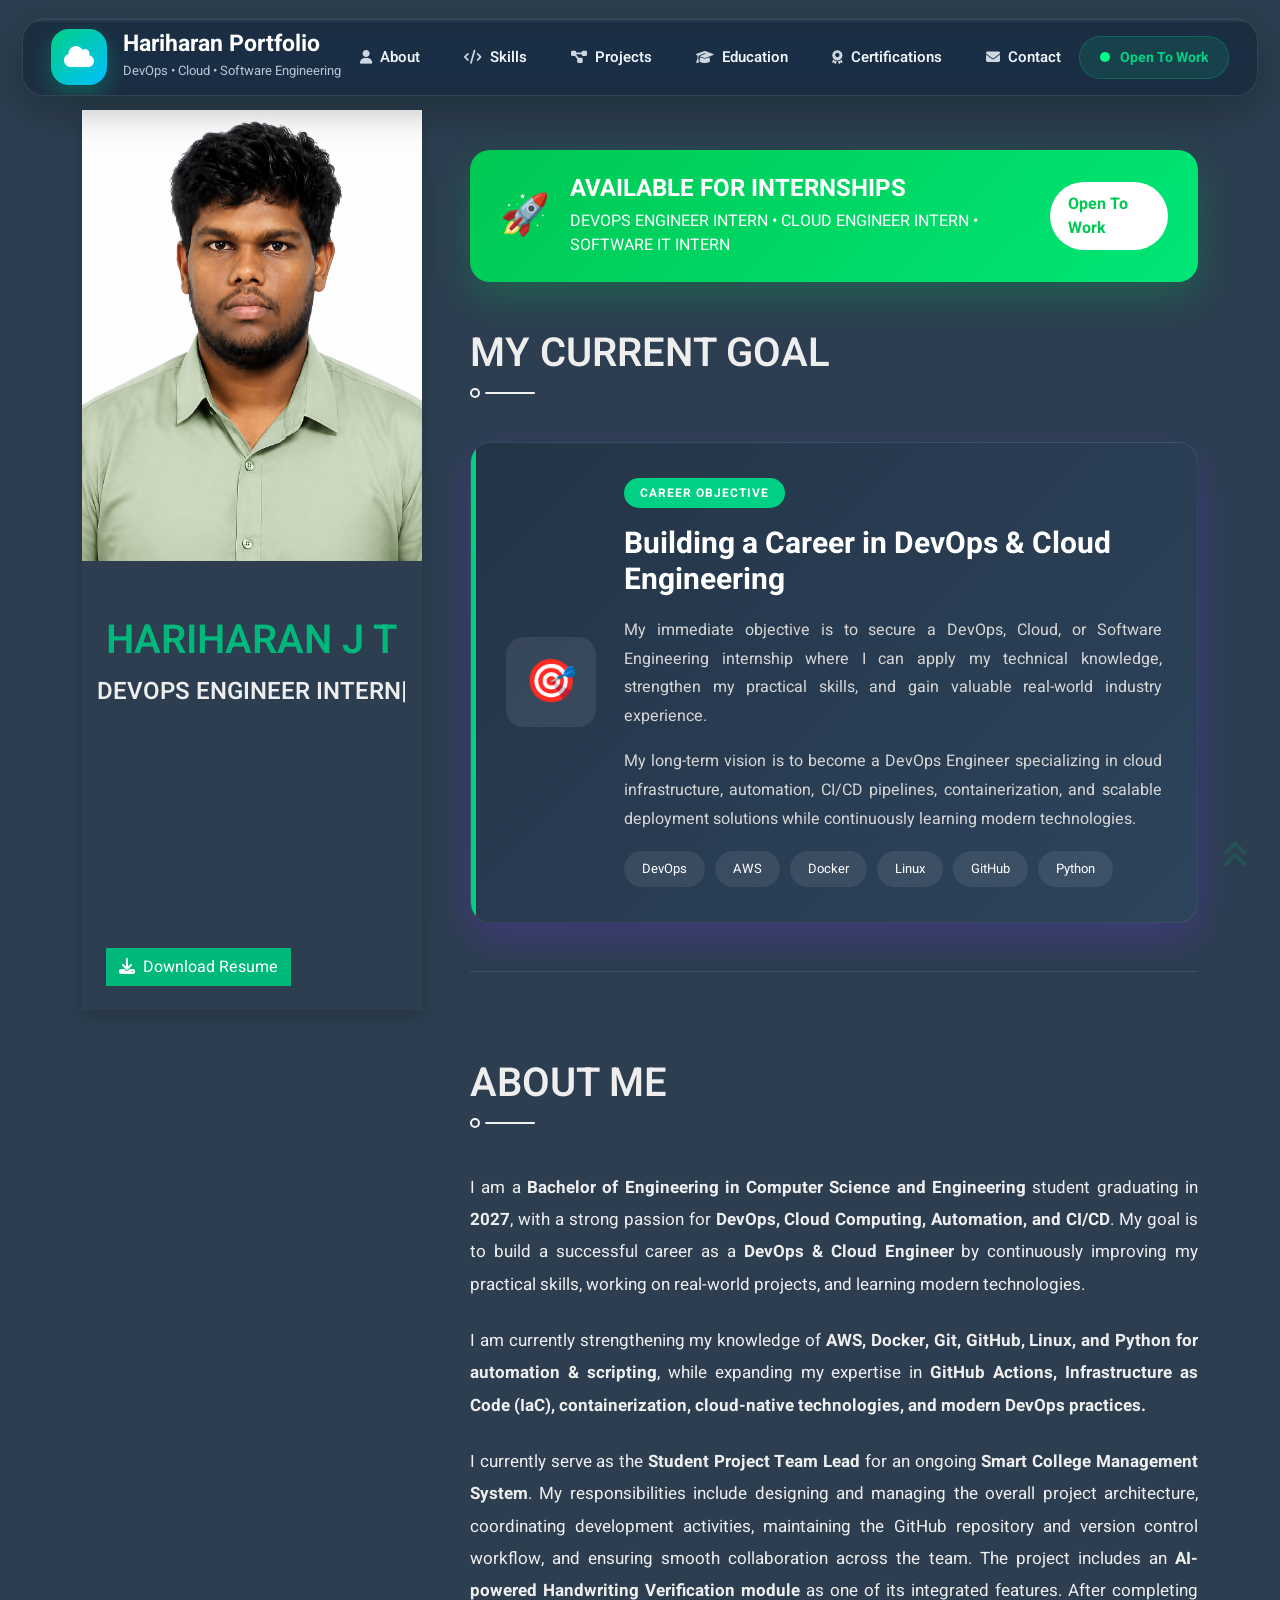
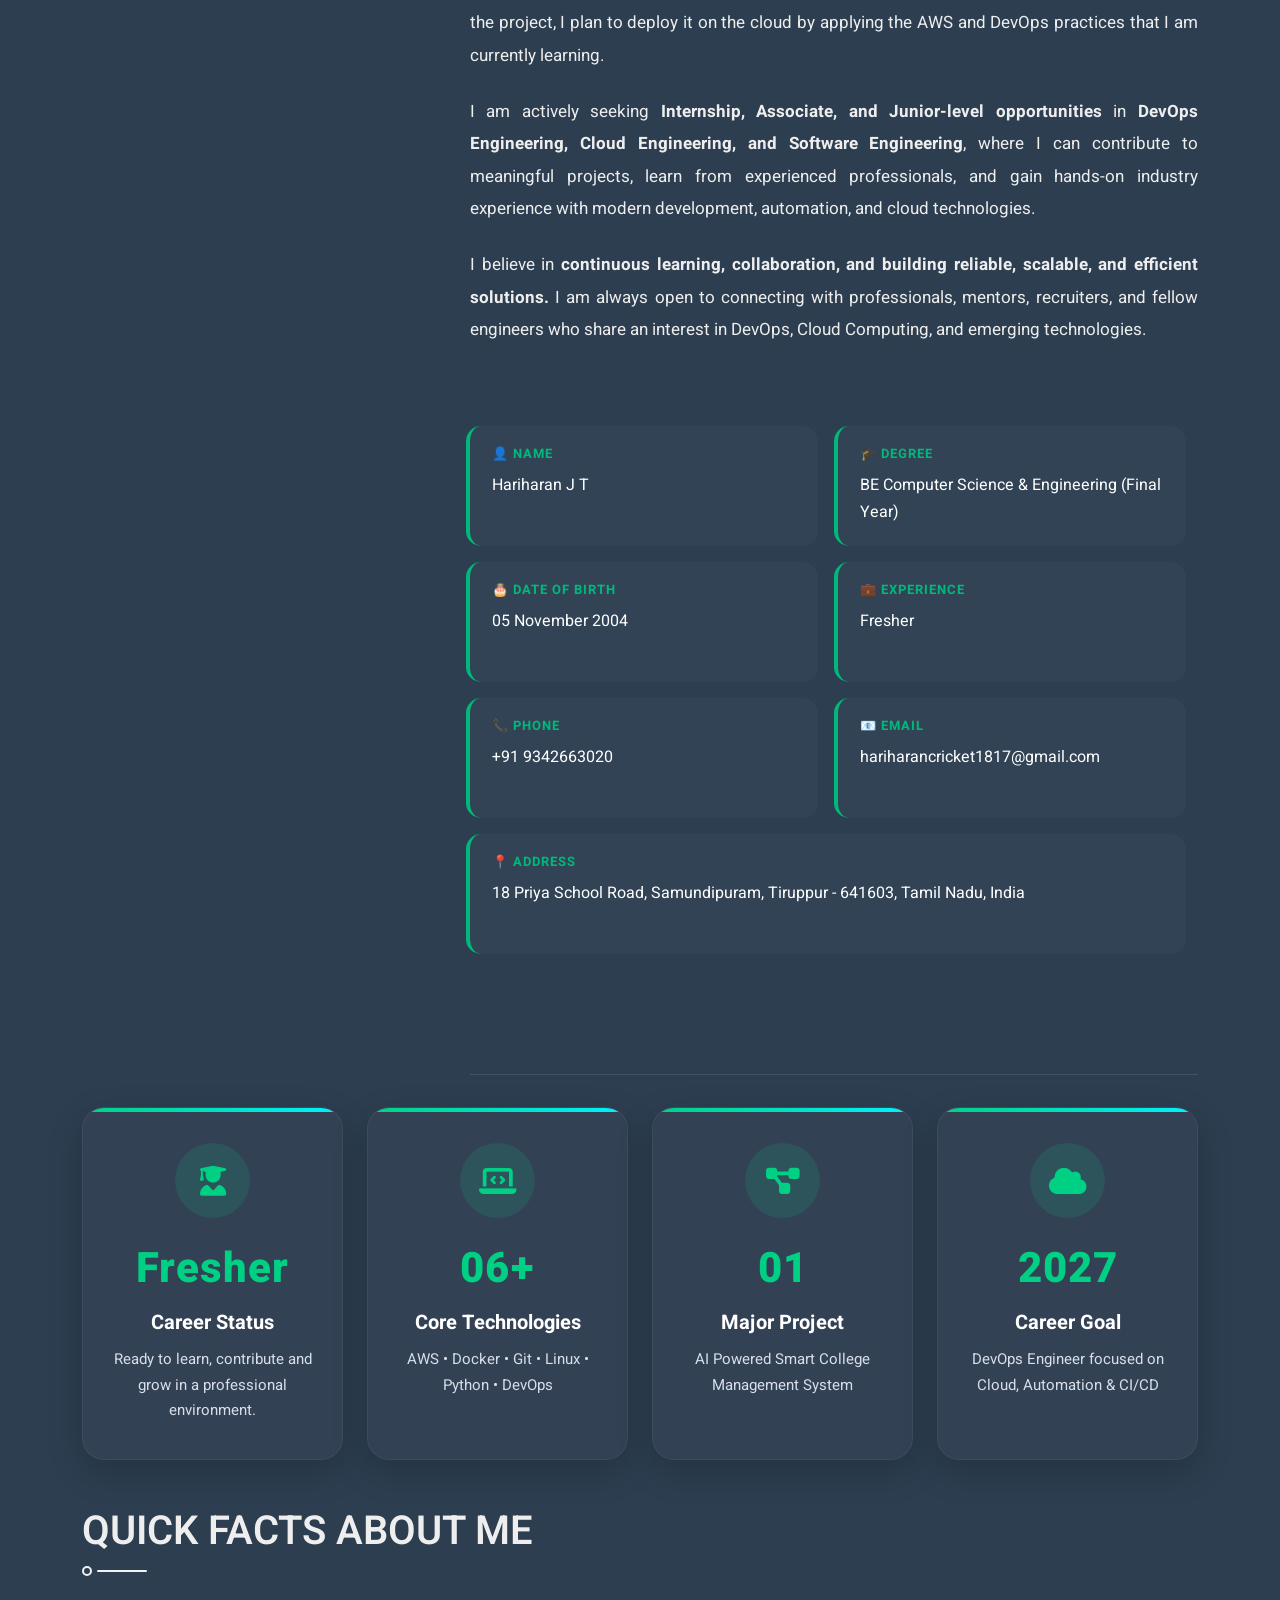
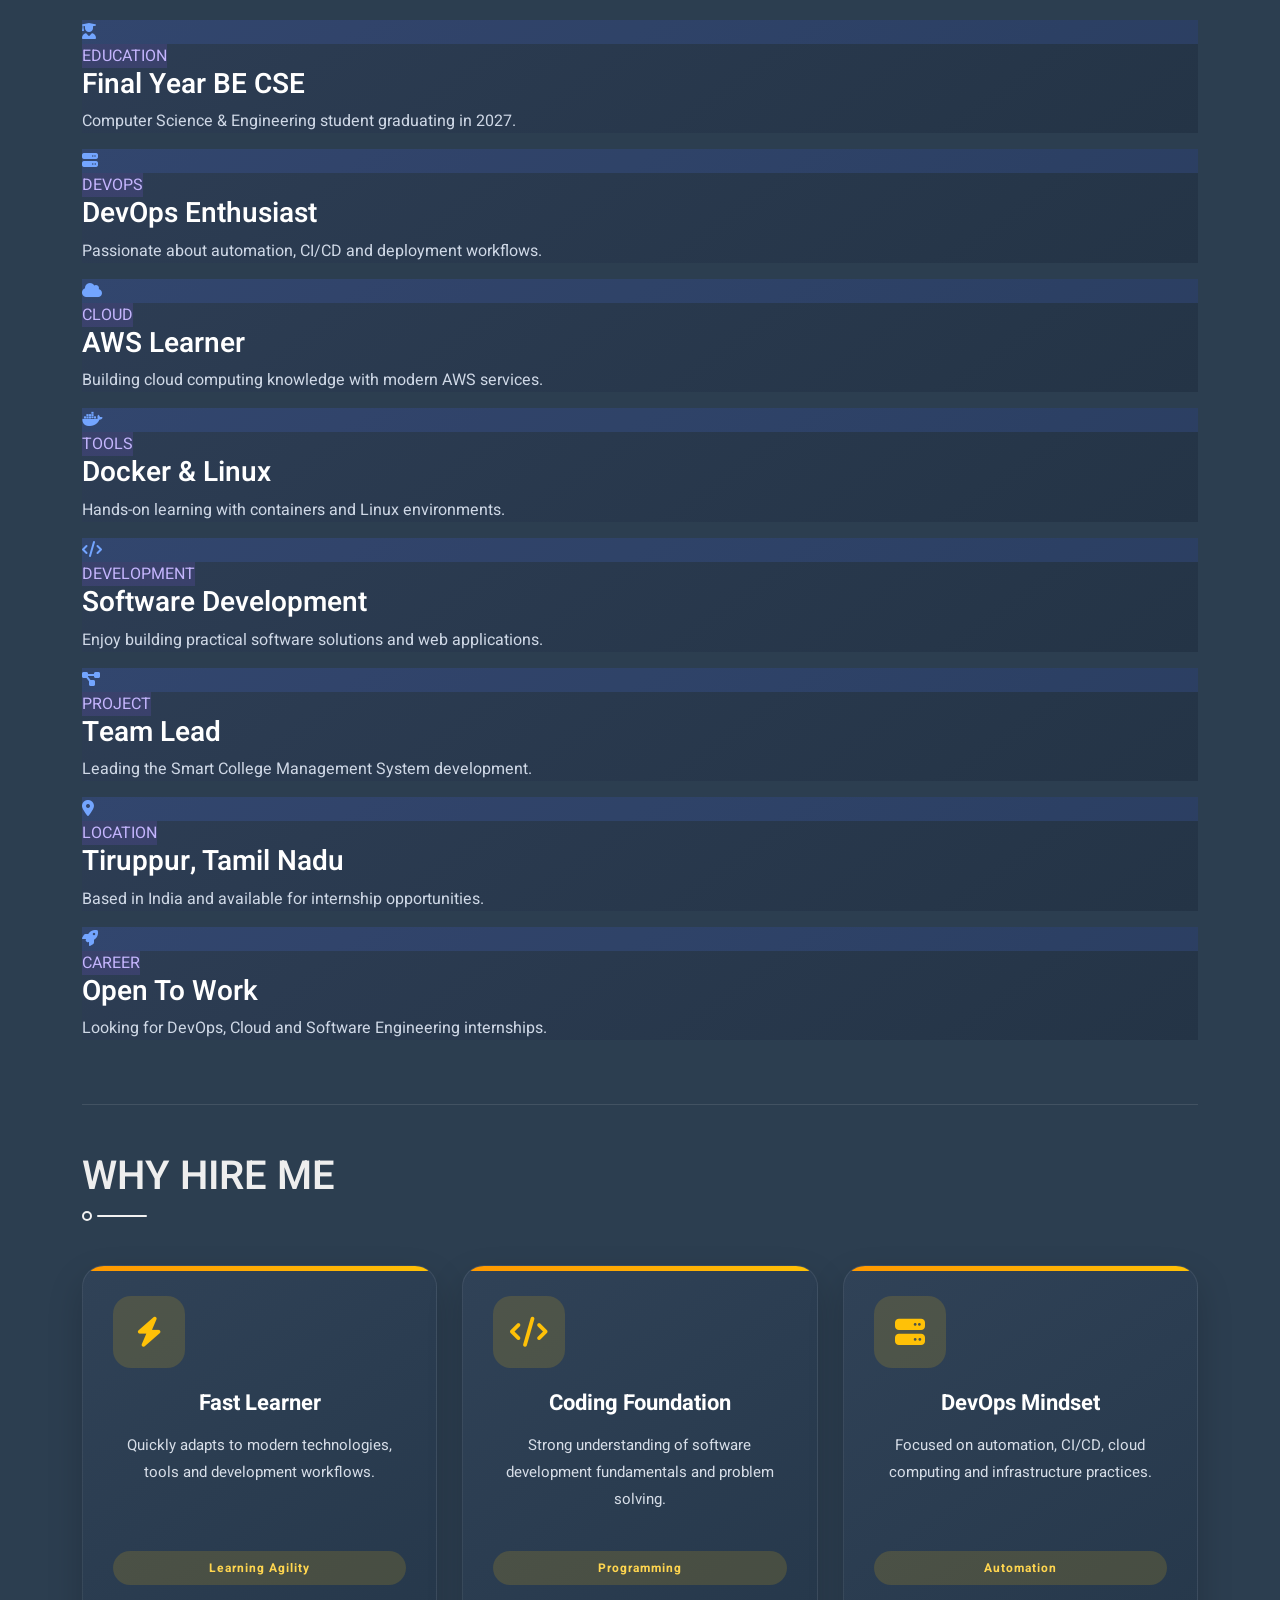
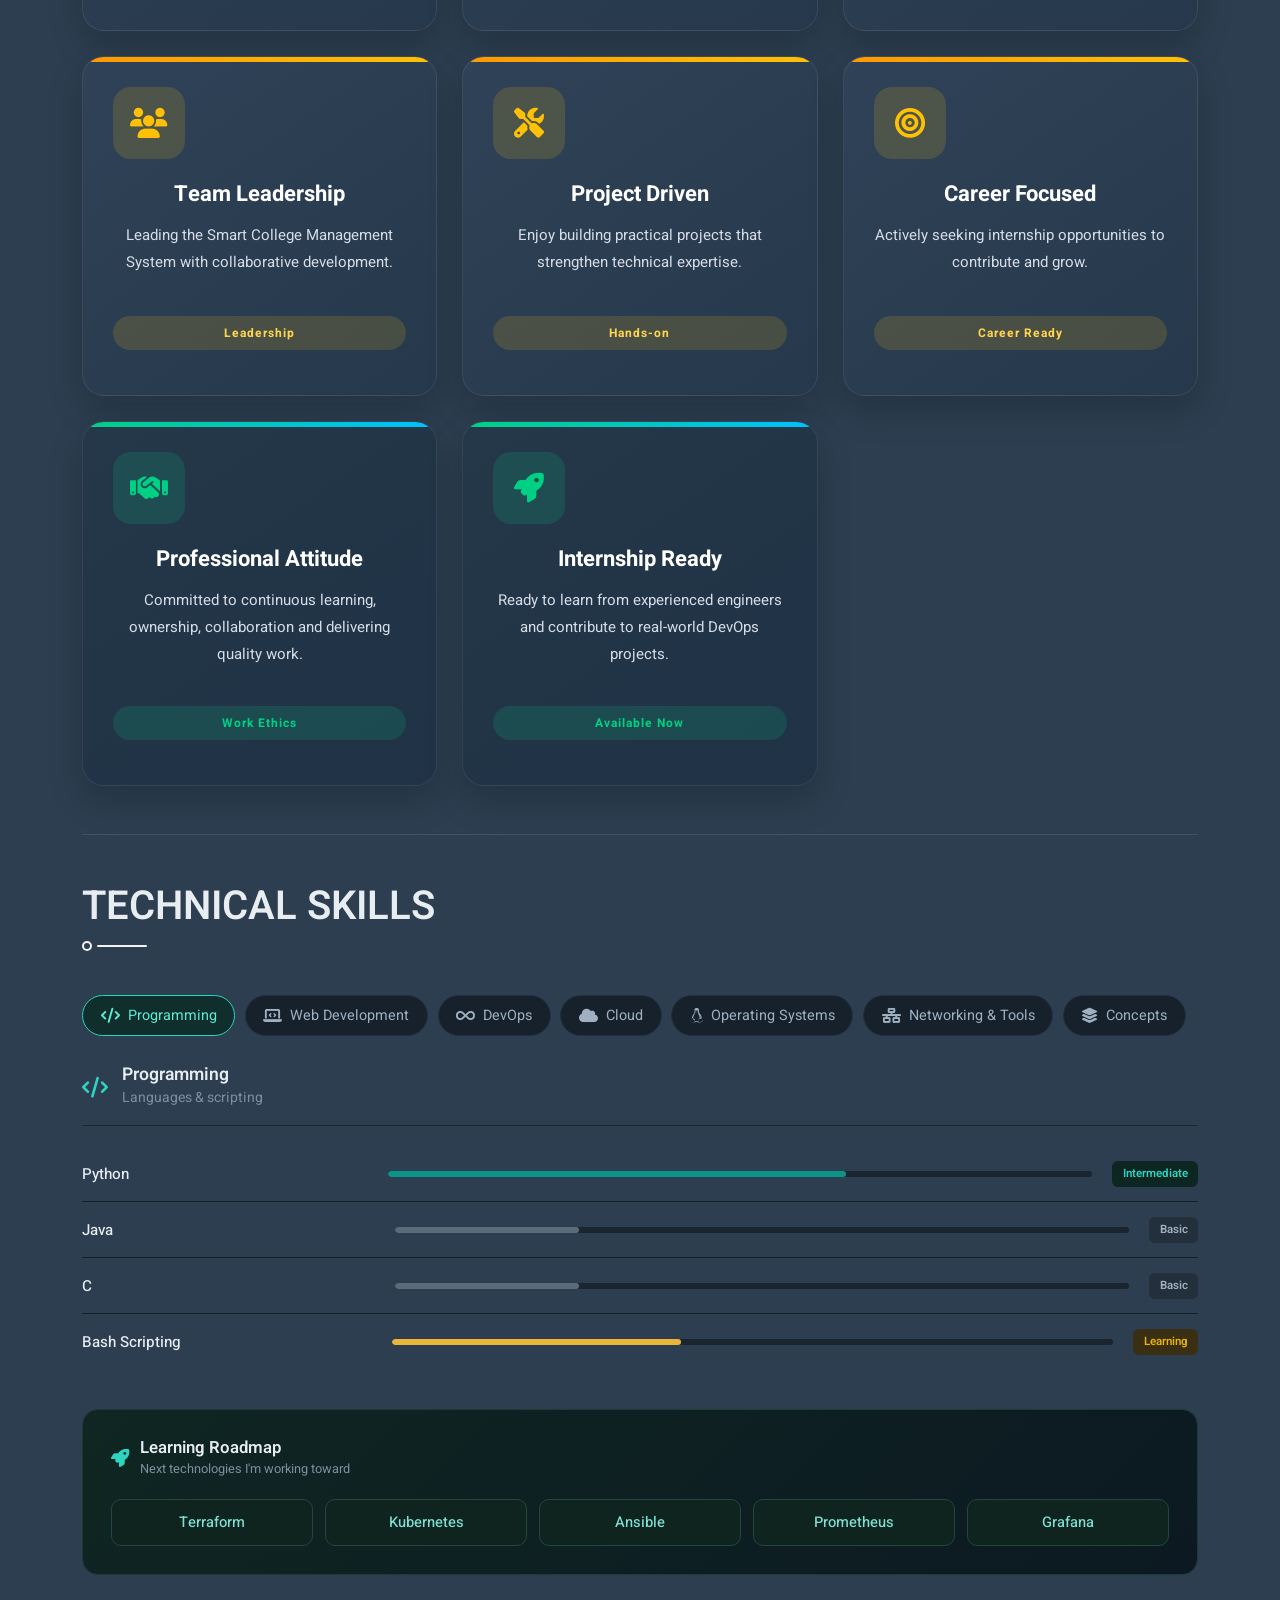
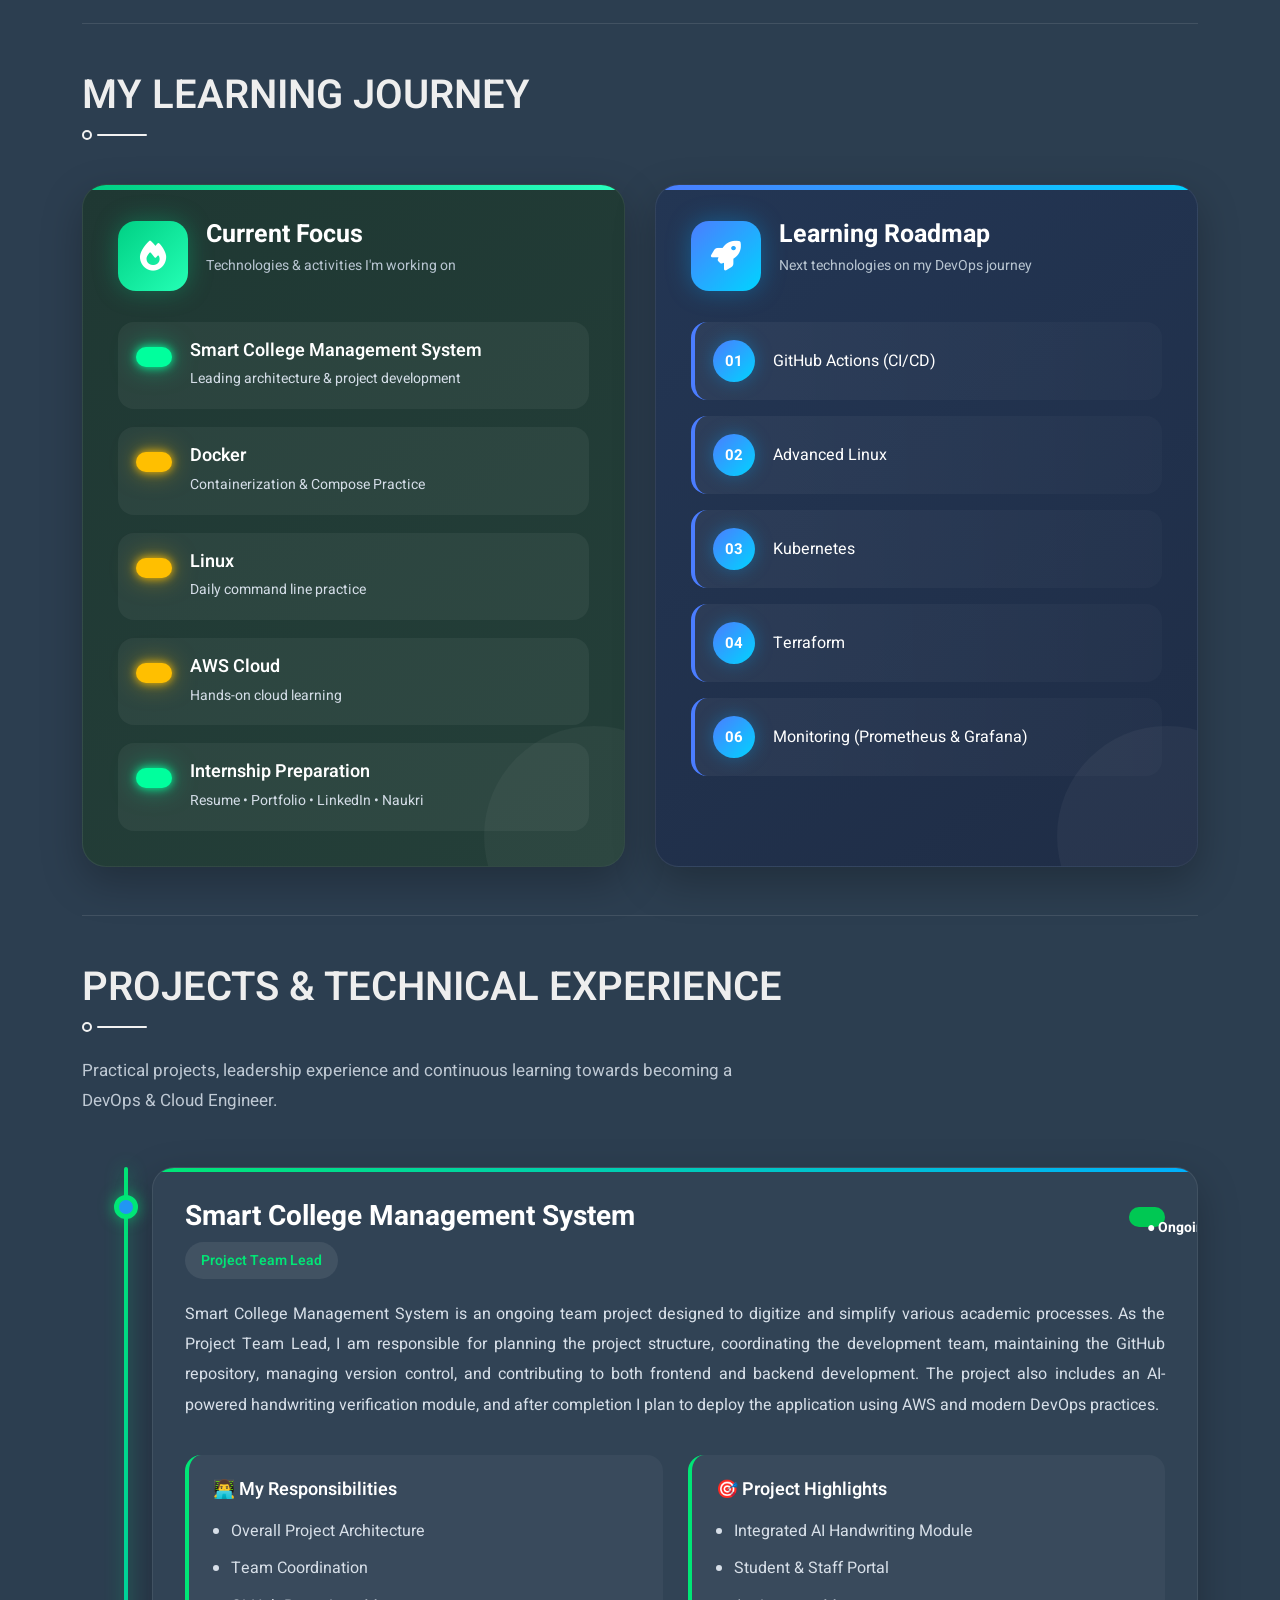
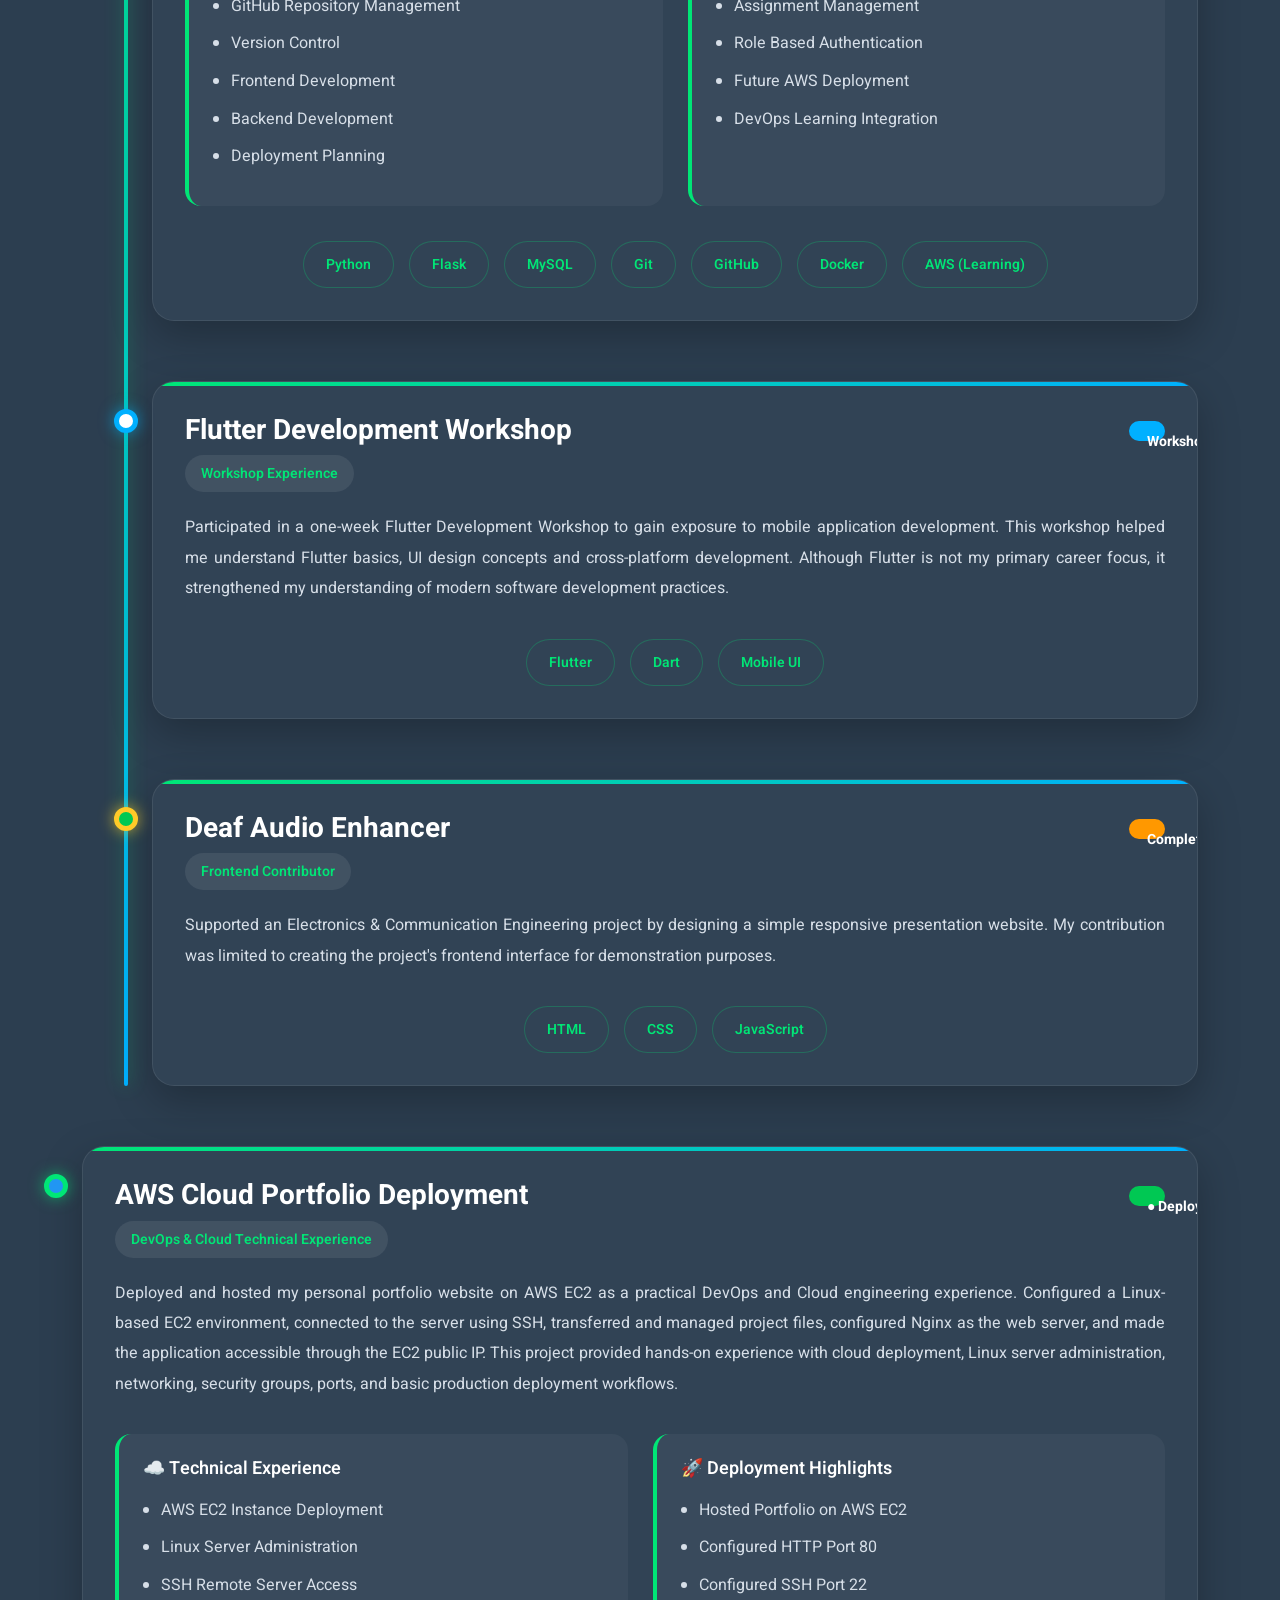
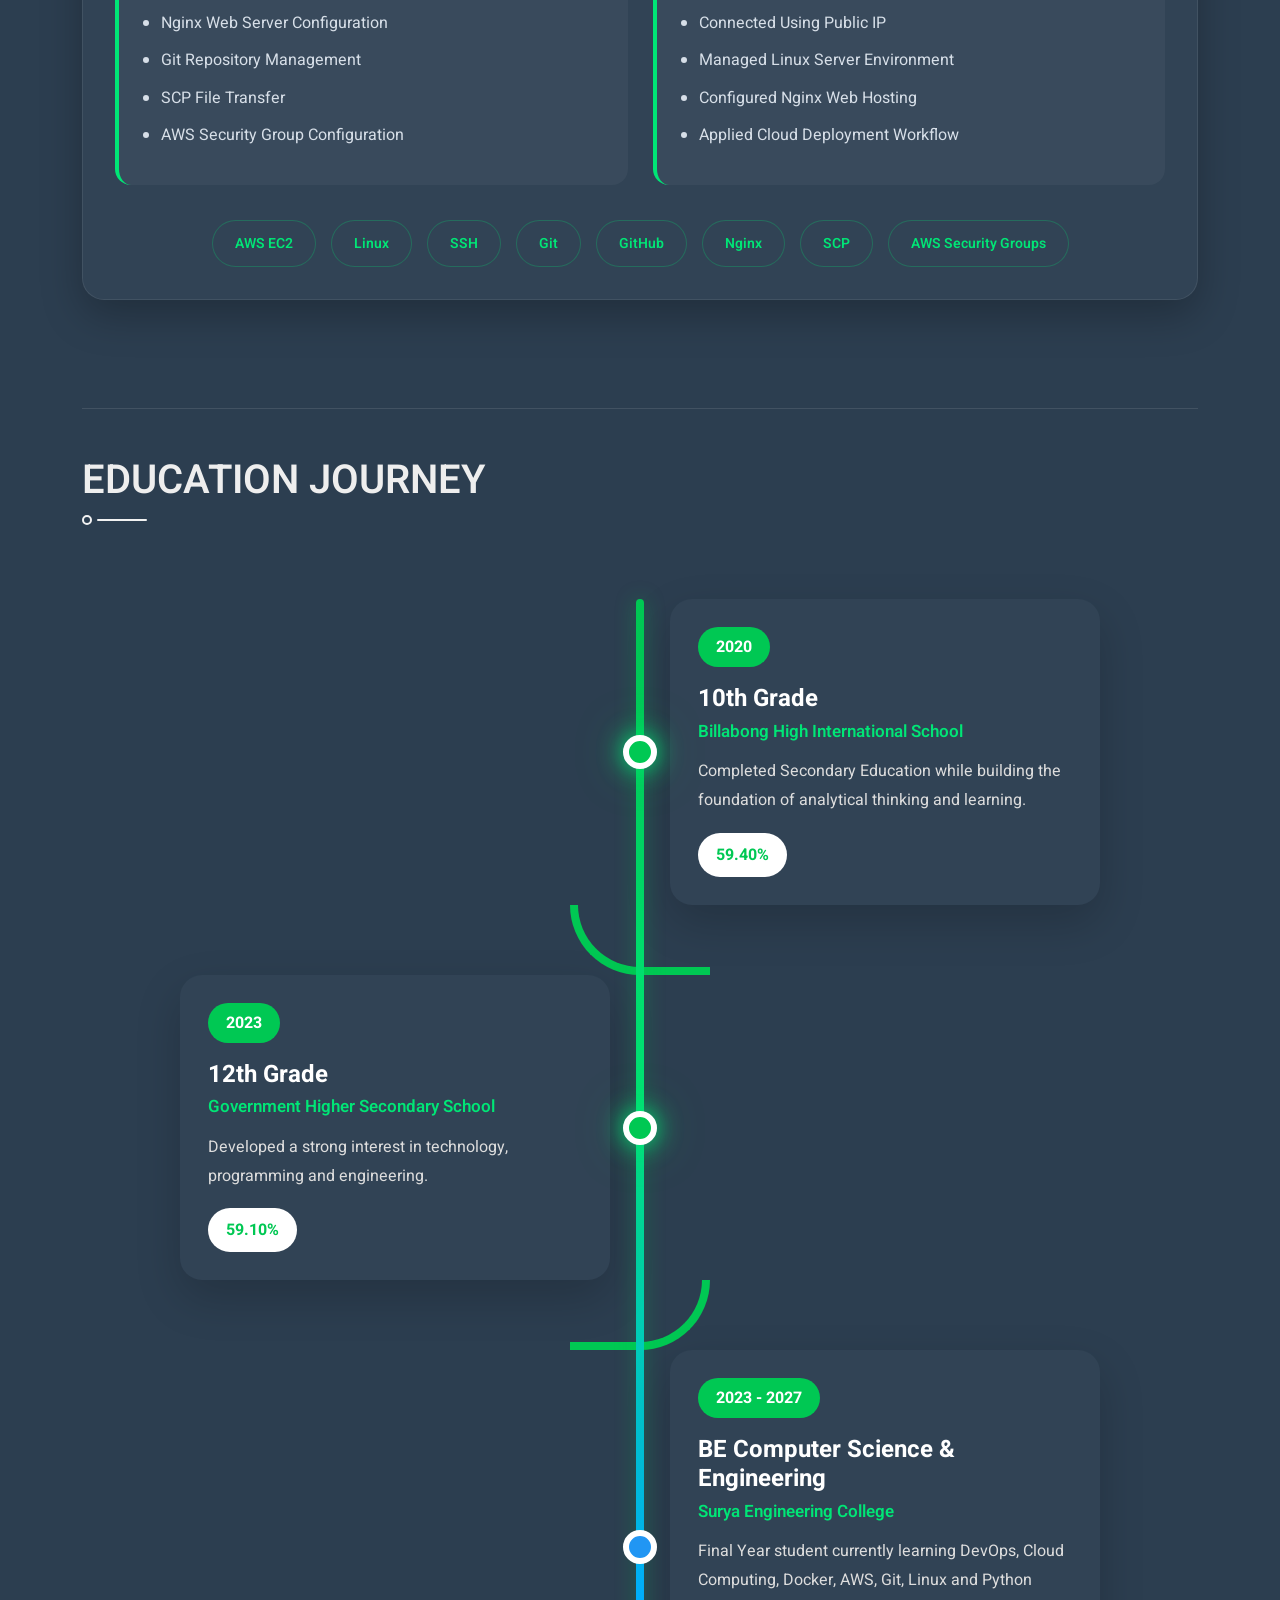
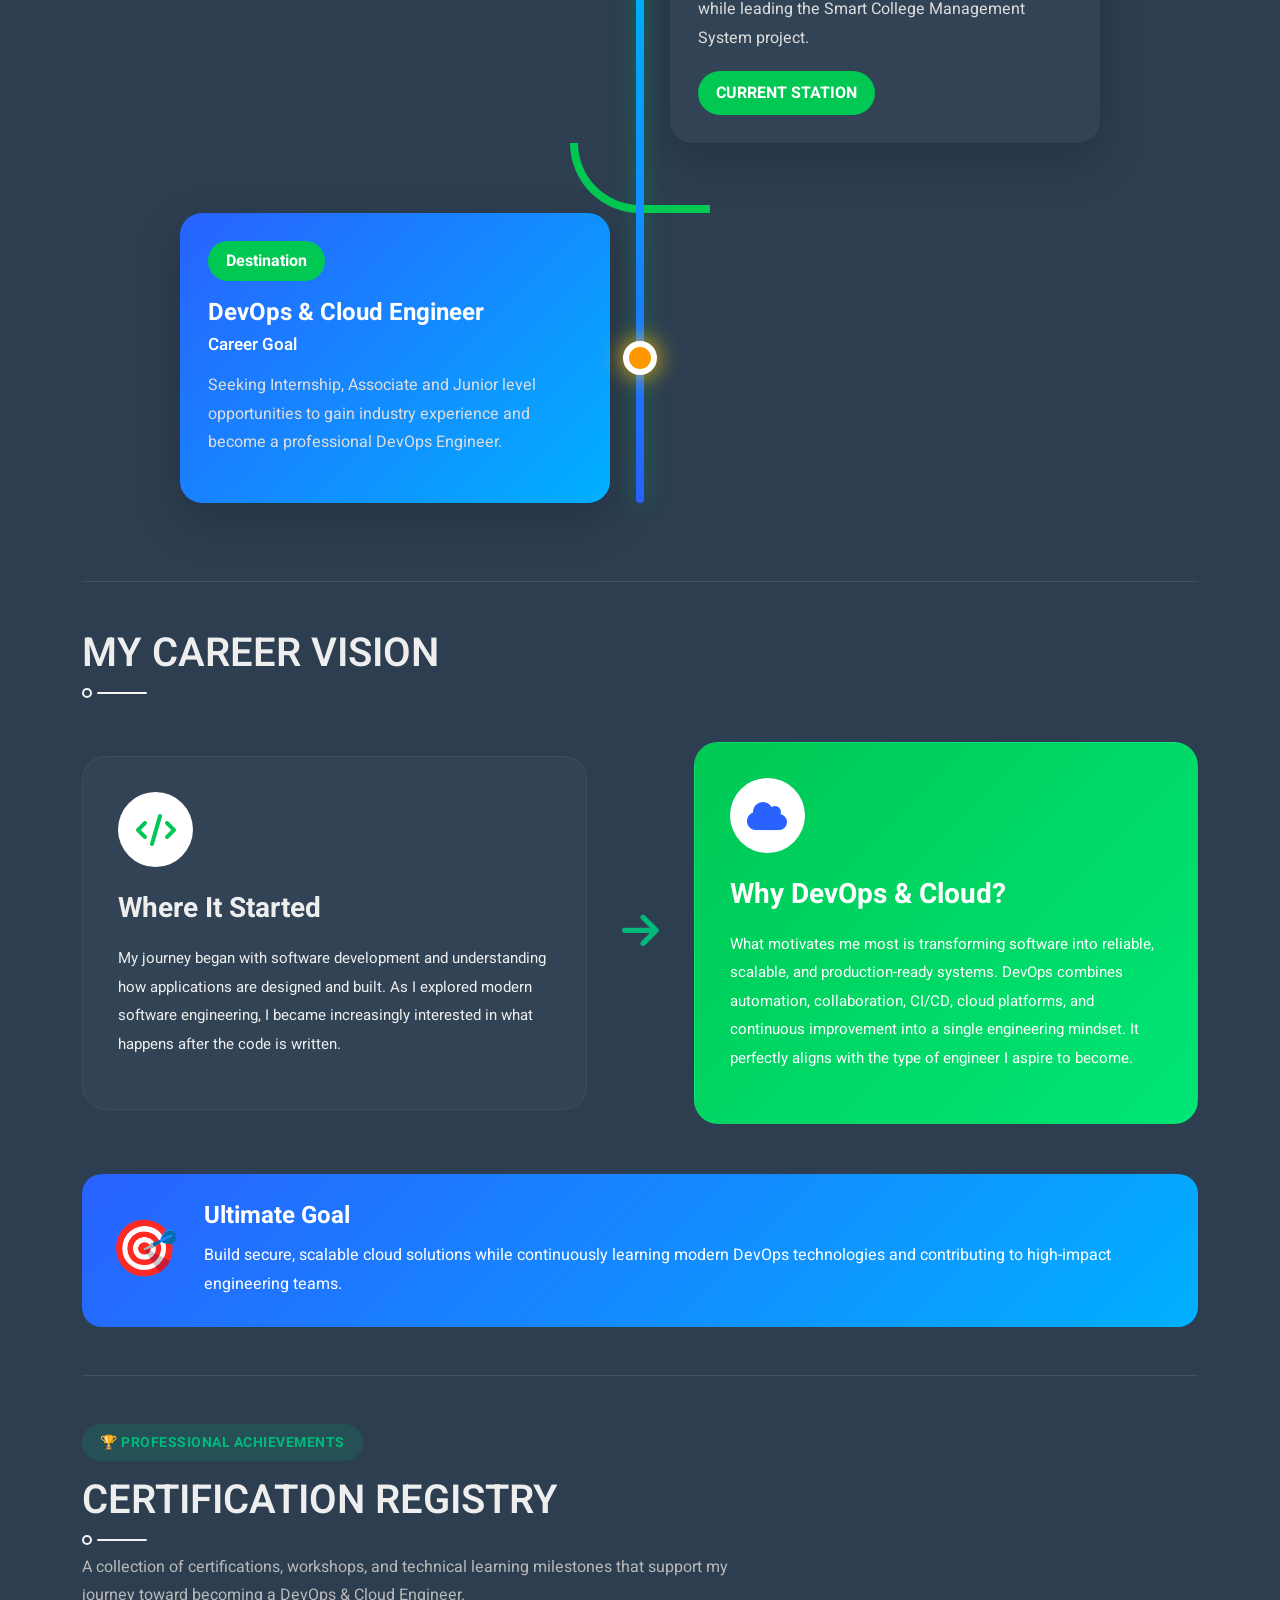
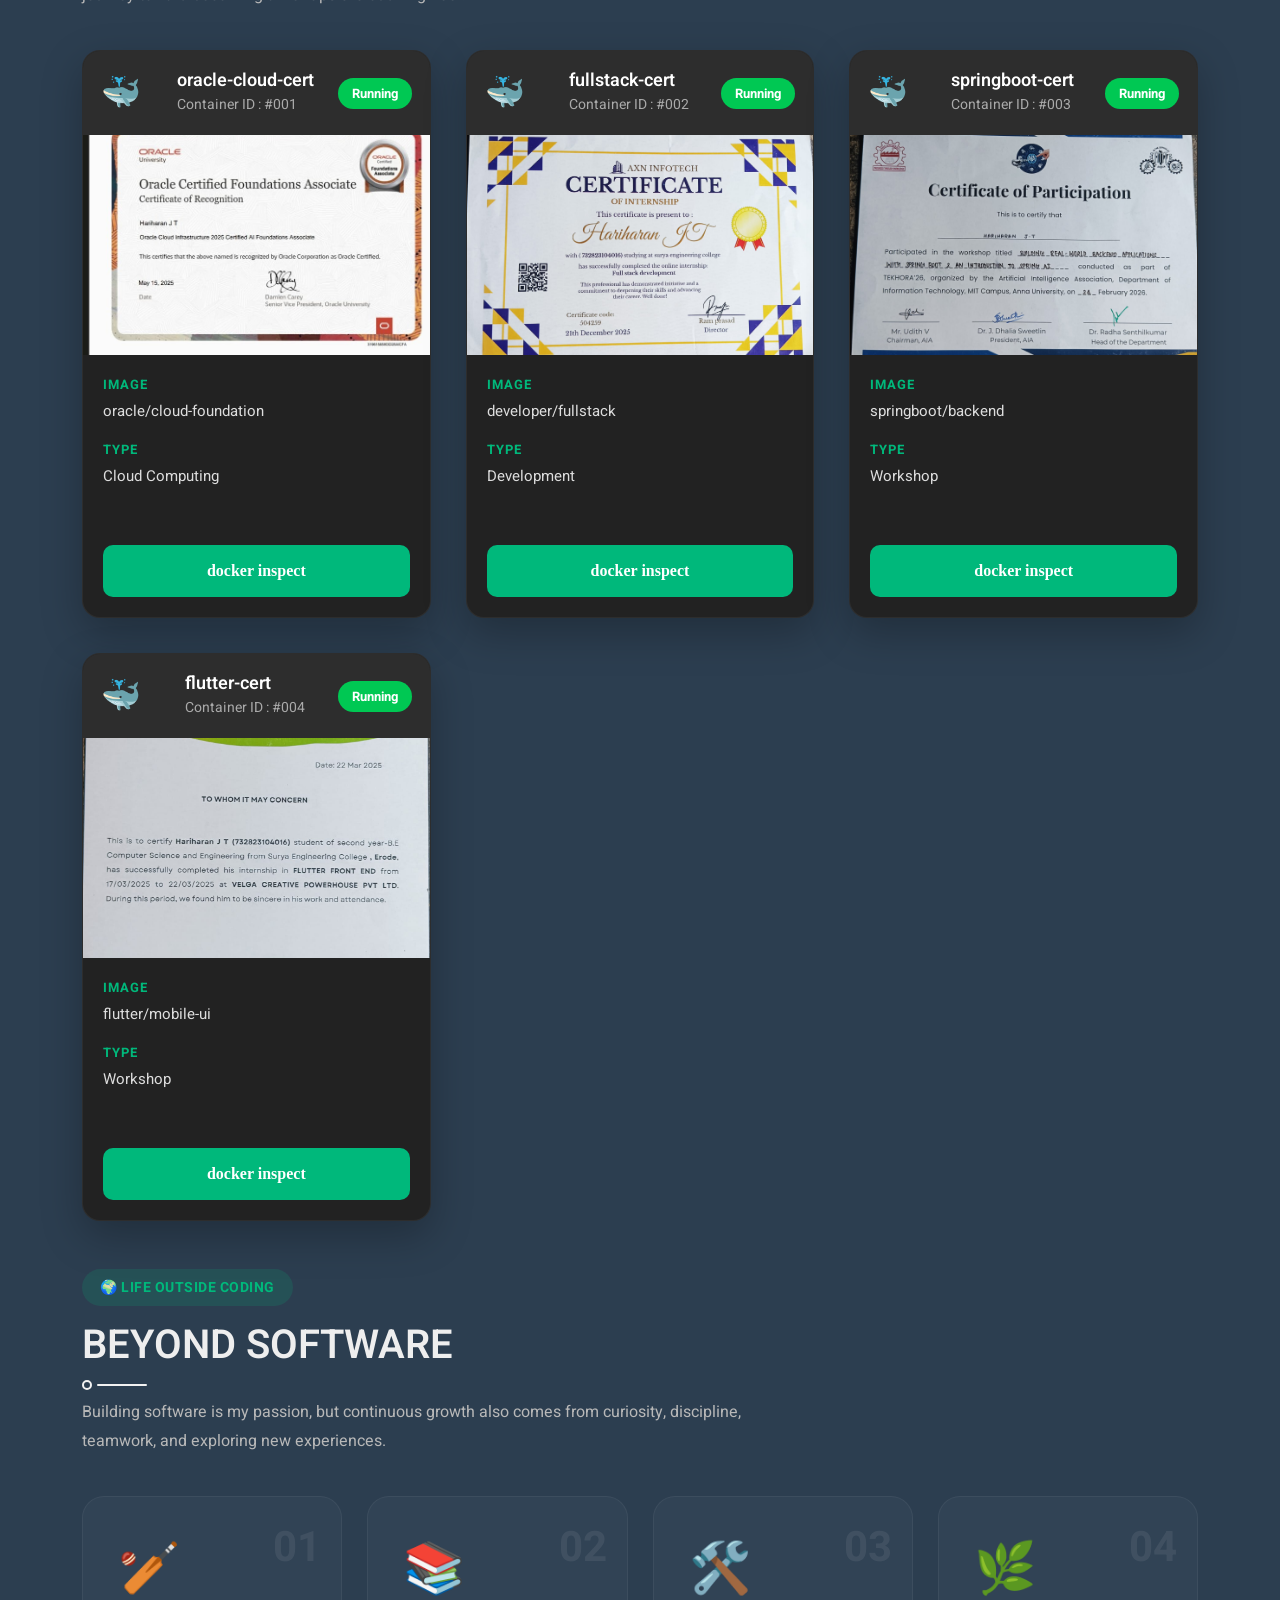
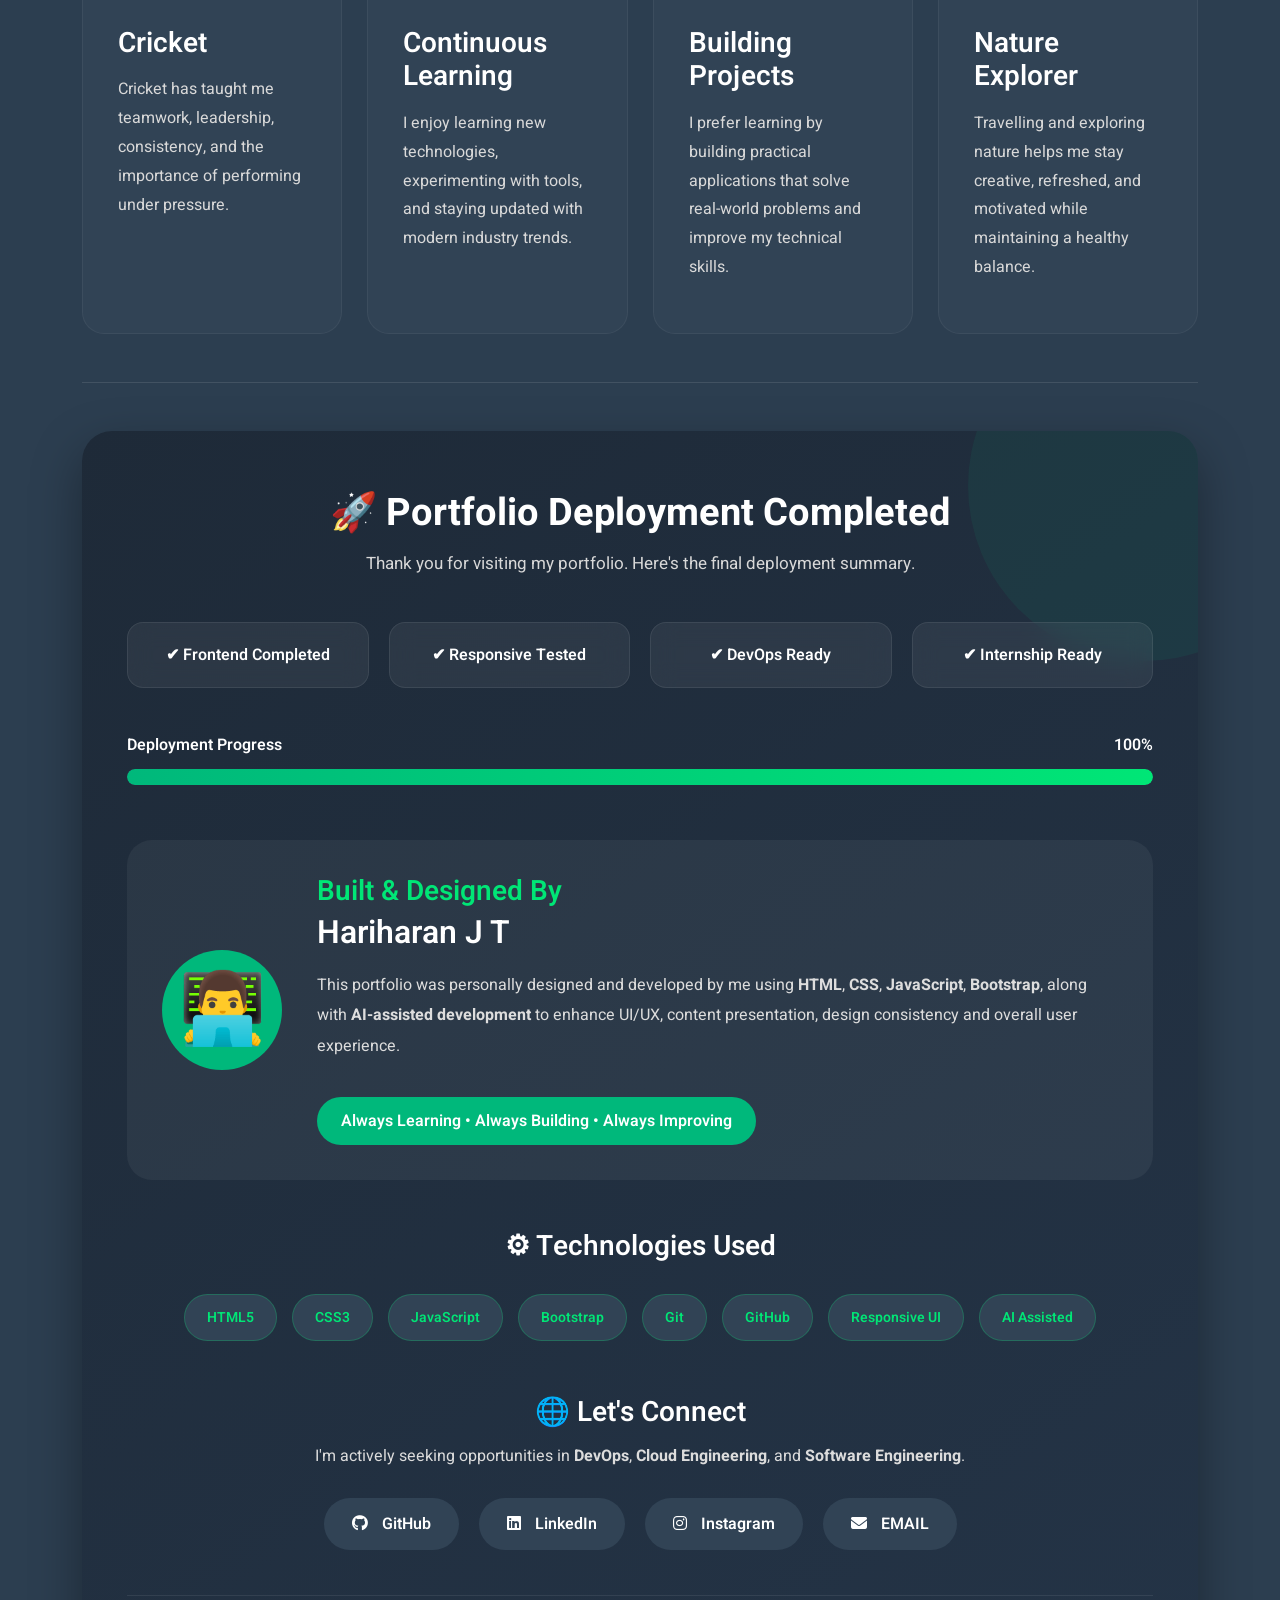
==== commit 8cd719b6: "nav fix" ====
--- a/index.html
+++ b/index.html
@@ -2231,5 +2231,37 @@
 })();
 </script>
 
+
+<script>
+document.addEventListener('DOMContentLoaded', function () {
+  const menuBtn  = document.querySelector('.menu-btn');
+  const navMenu  = document.querySelector('.nav-menu');
+  const icon     = menuBtn ? menuBtn.querySelector('i') : null;
+
+  if (menuBtn && navMenu) {
+    menuBtn.addEventListener('click', function () {
+      navMenu.classList.toggle('show');
+
+      // swap hamburger <-> close icon
+      if (icon) {
+        icon.classList.toggle('fa-bars');
+        icon.classList.toggle('fa-times');
+      }
+    });
+
+    // close menu when a link is tapped (nice UX on mobile)
+    navMenu.querySelectorAll('a').forEach(function (link) {
+      link.addEventListener('click', function () {
+        navMenu.classList.remove('show');
+        if (icon) {
+          icon.classList.add('fa-bars');
+          icon.classList.remove('fa-times');
+        }
+      });
+    });
+  }
+});
+</script>
+
     </body>
 </html>
--- a/css/style.css
+++ b/css/style.css
@@ -5734,4 +5734,13 @@
 
 }
 
-
+/* Mobile-only fix: let the dropdown menu escape the navbar's clipped box */
+@media (max-width: 992px) {
+  .glass-navbar {
+    overflow: visible !important;
+  }
+  .nav-menu {
+    z-index: 9998; /* sits below navbar (9999) but above page content */
+  }
+}
+
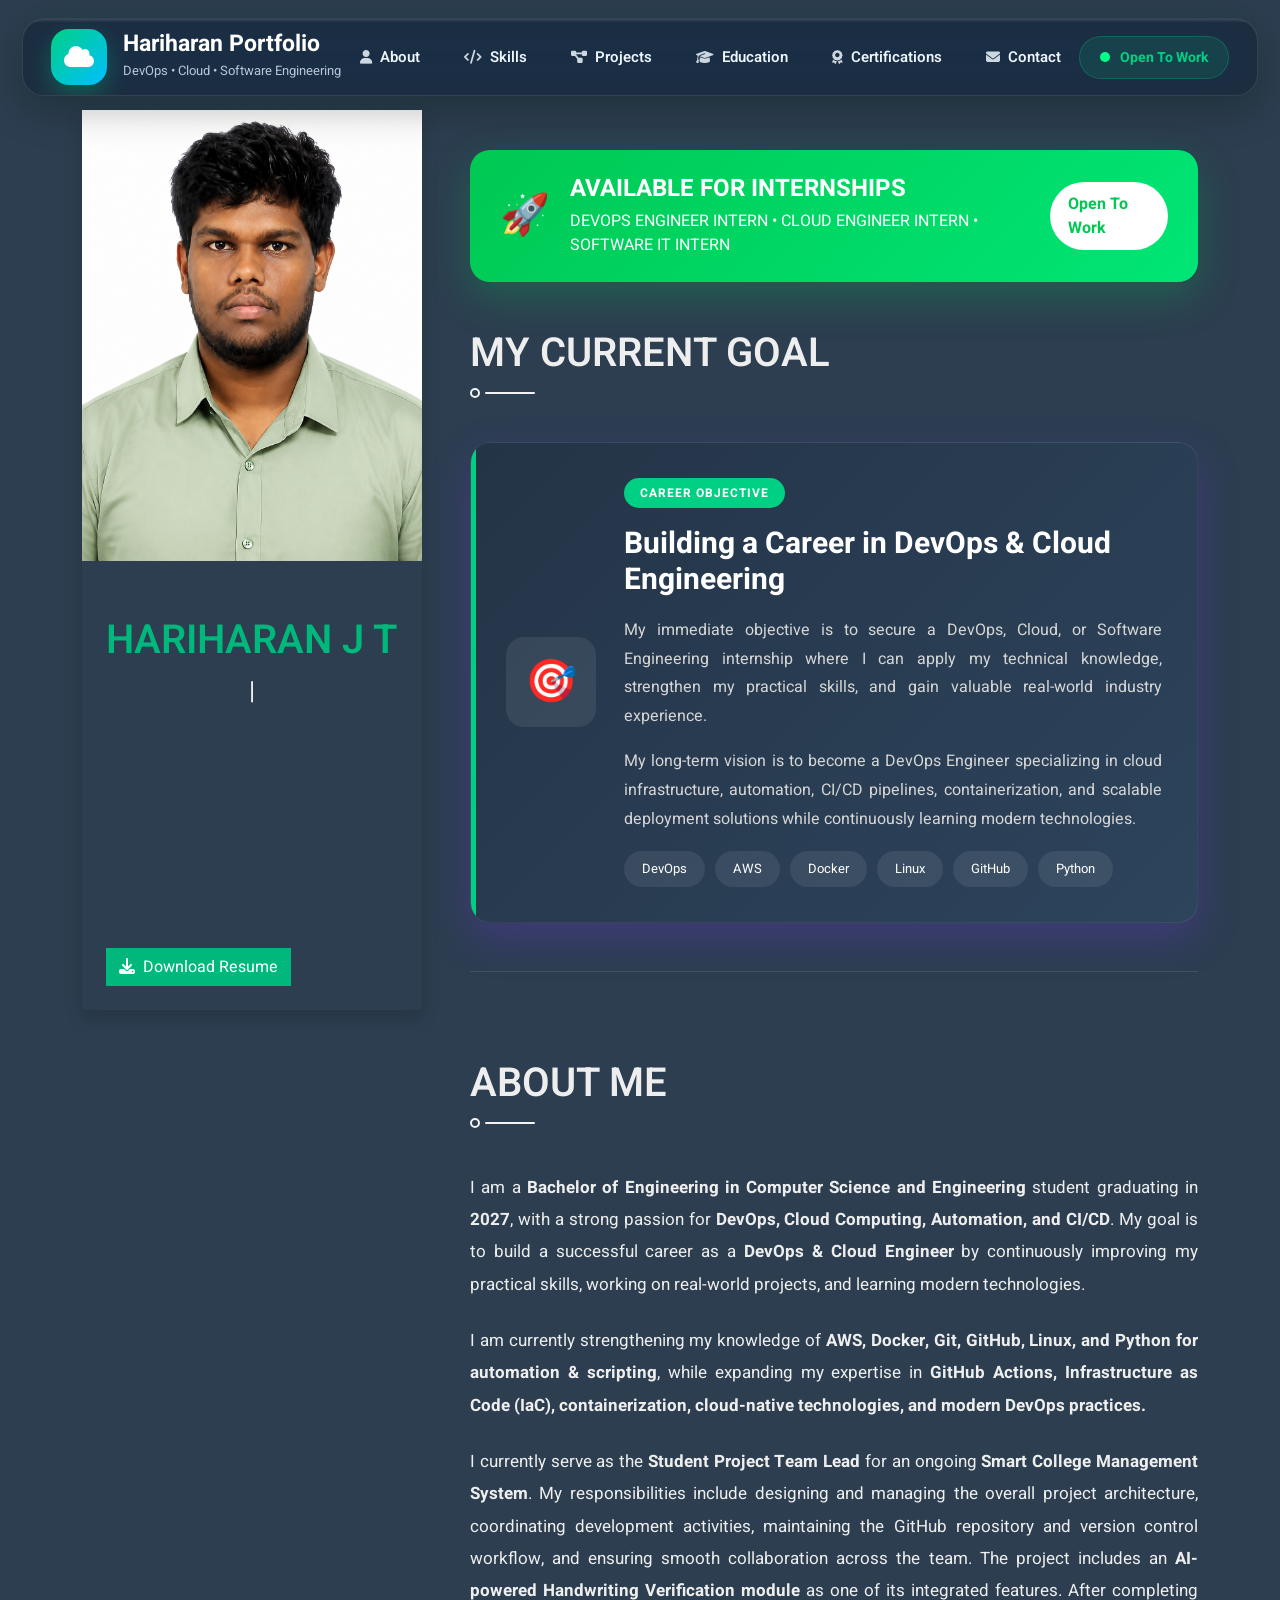
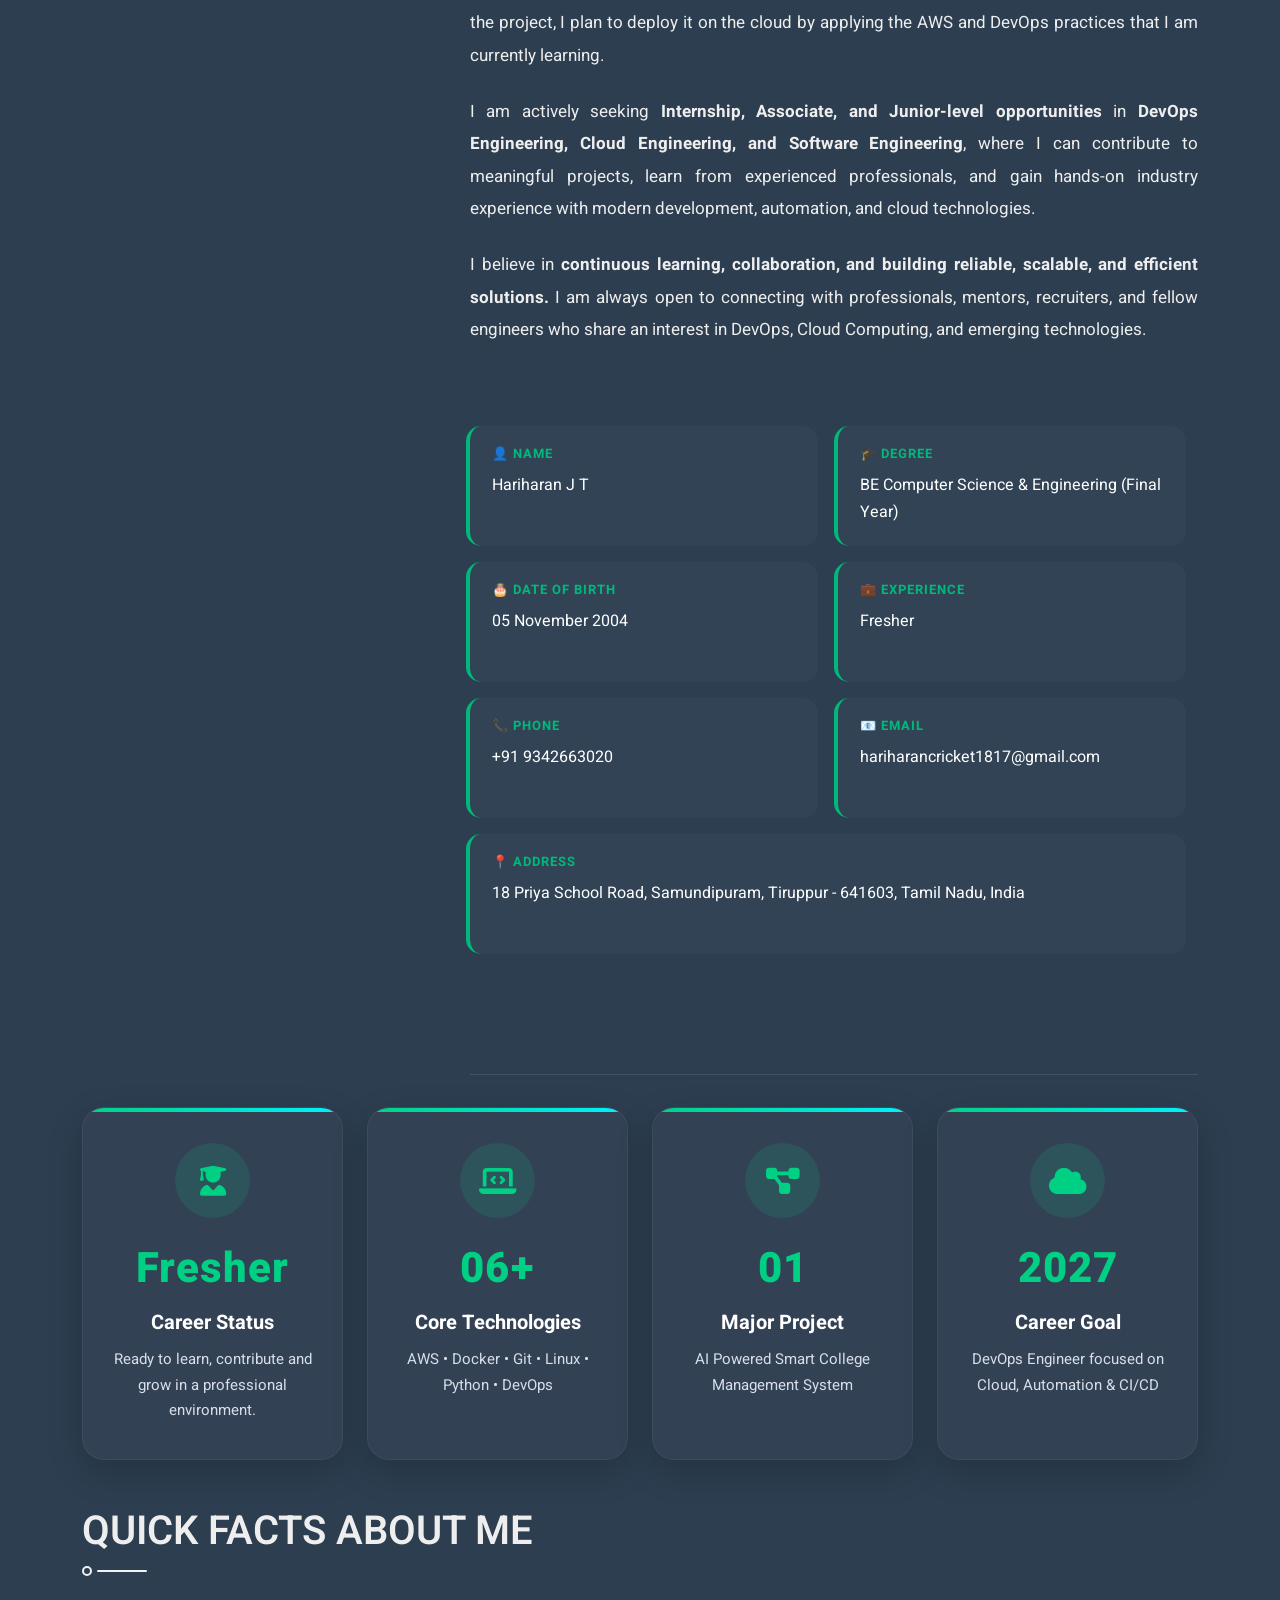
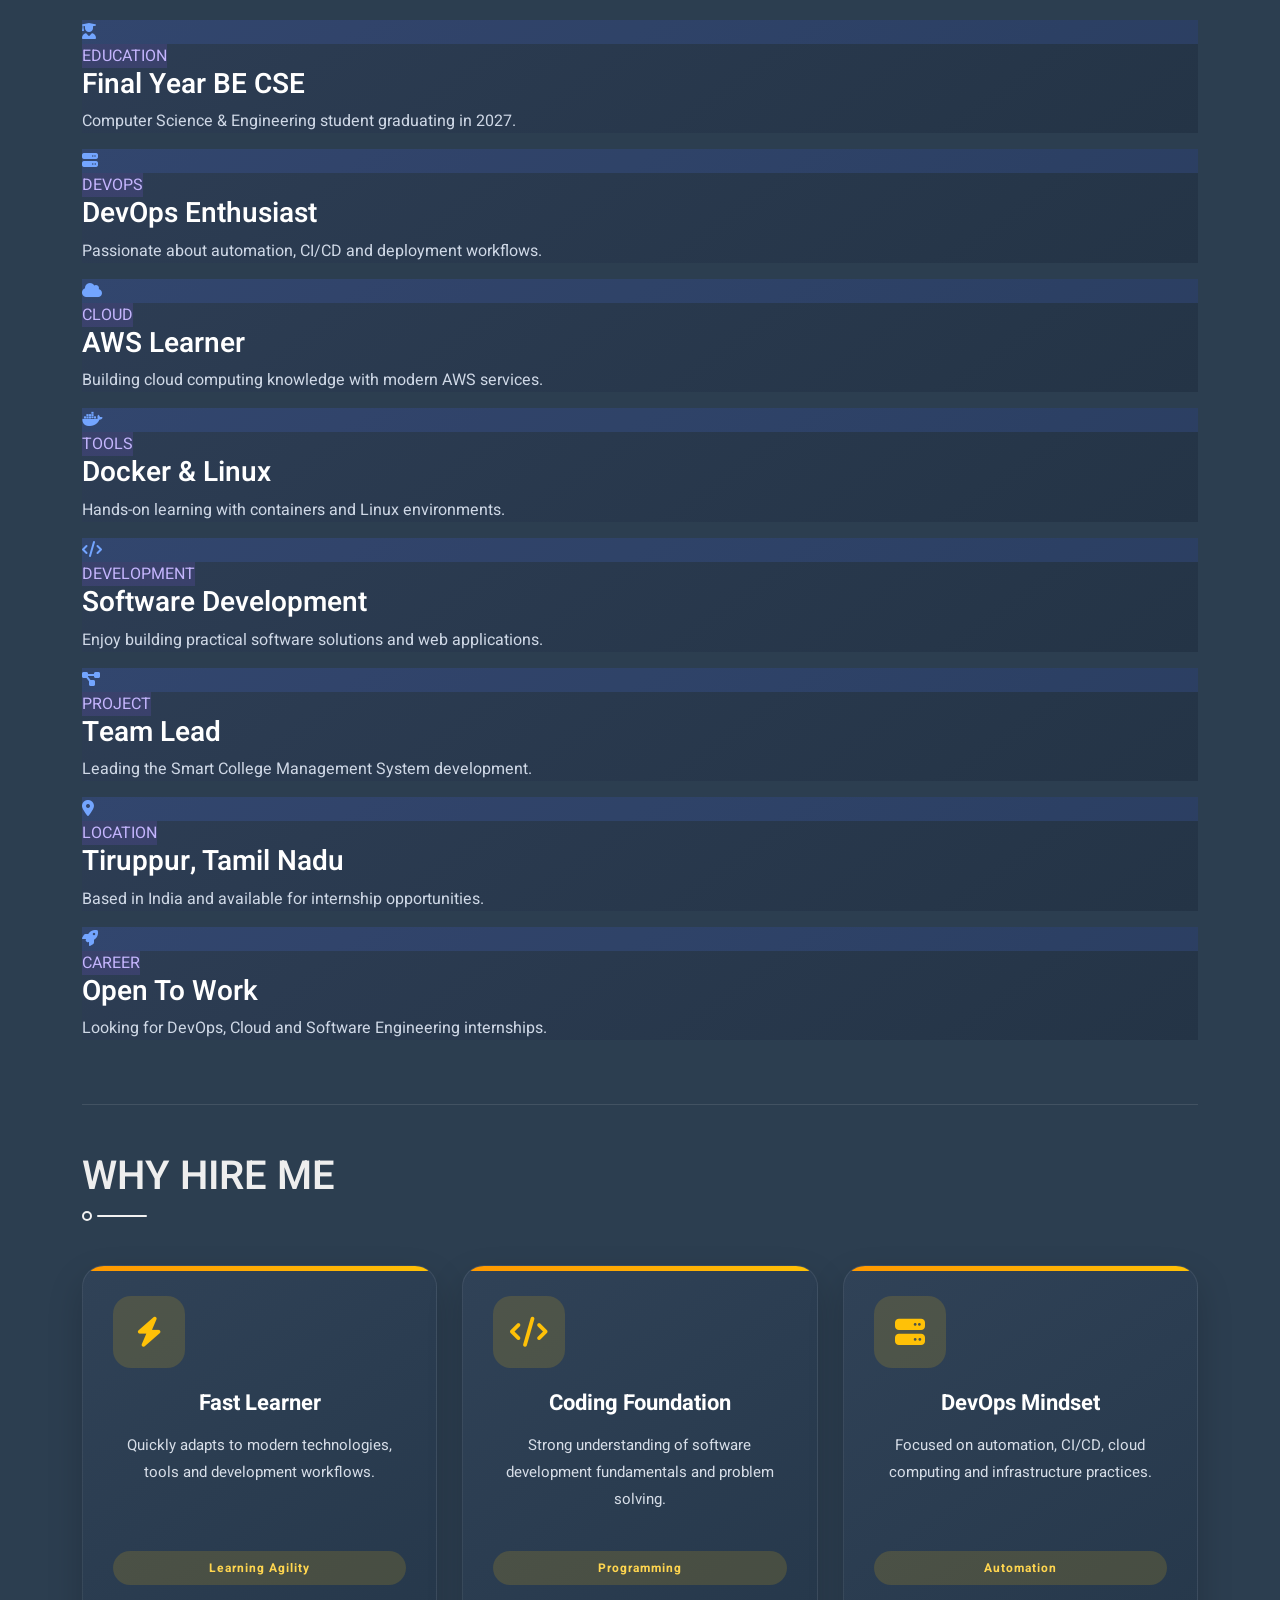
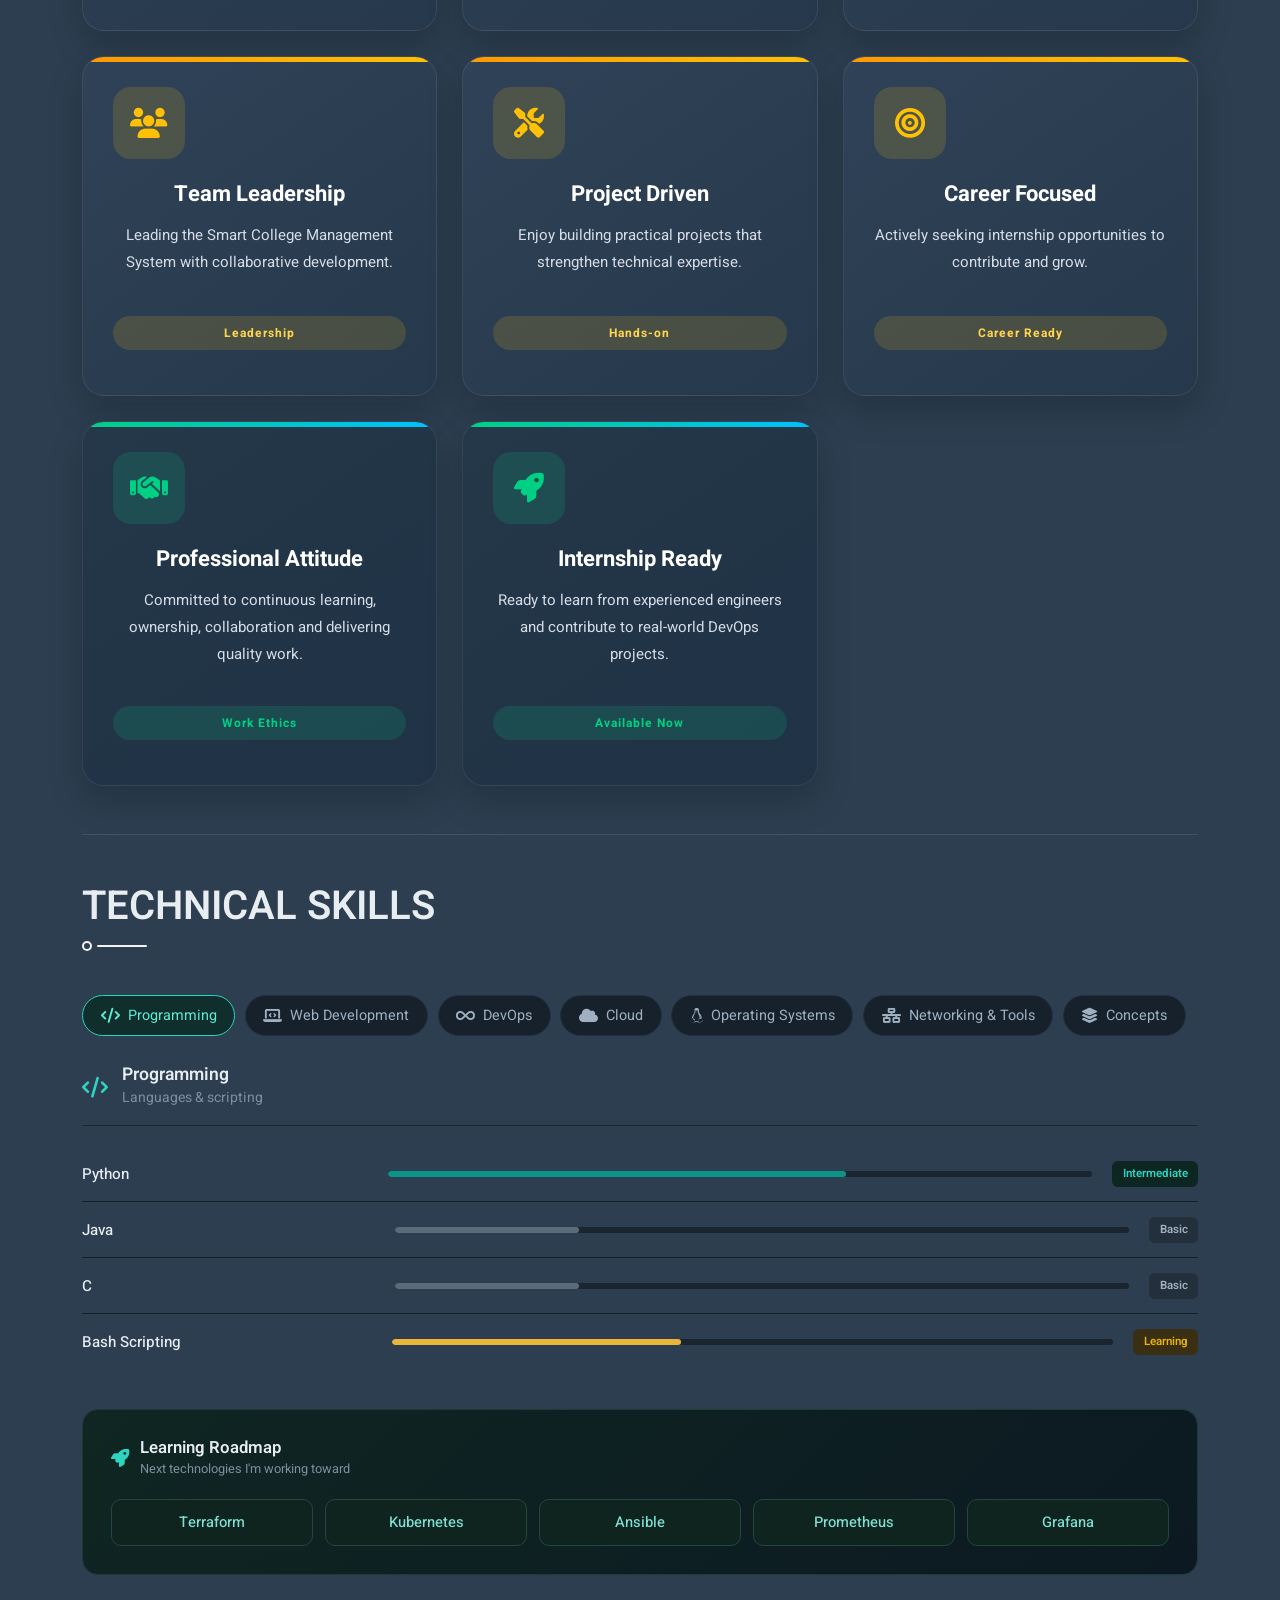
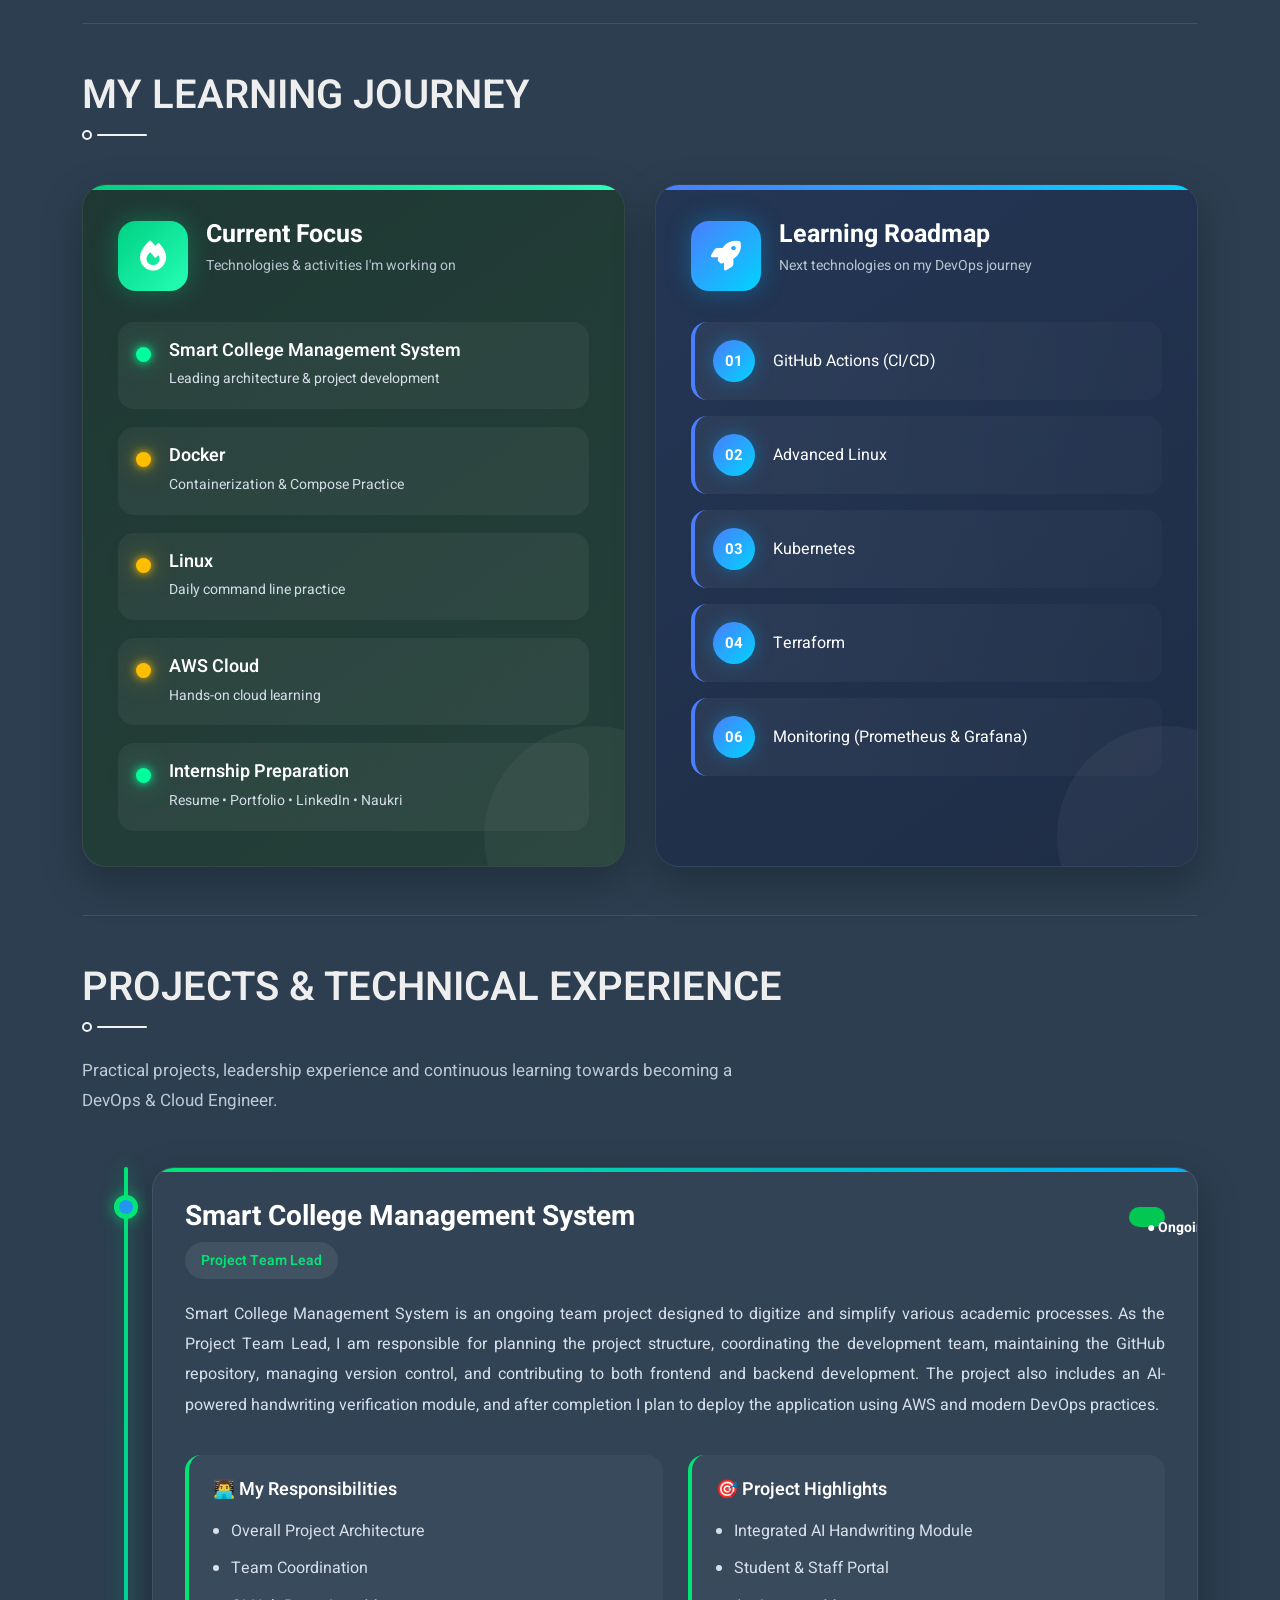
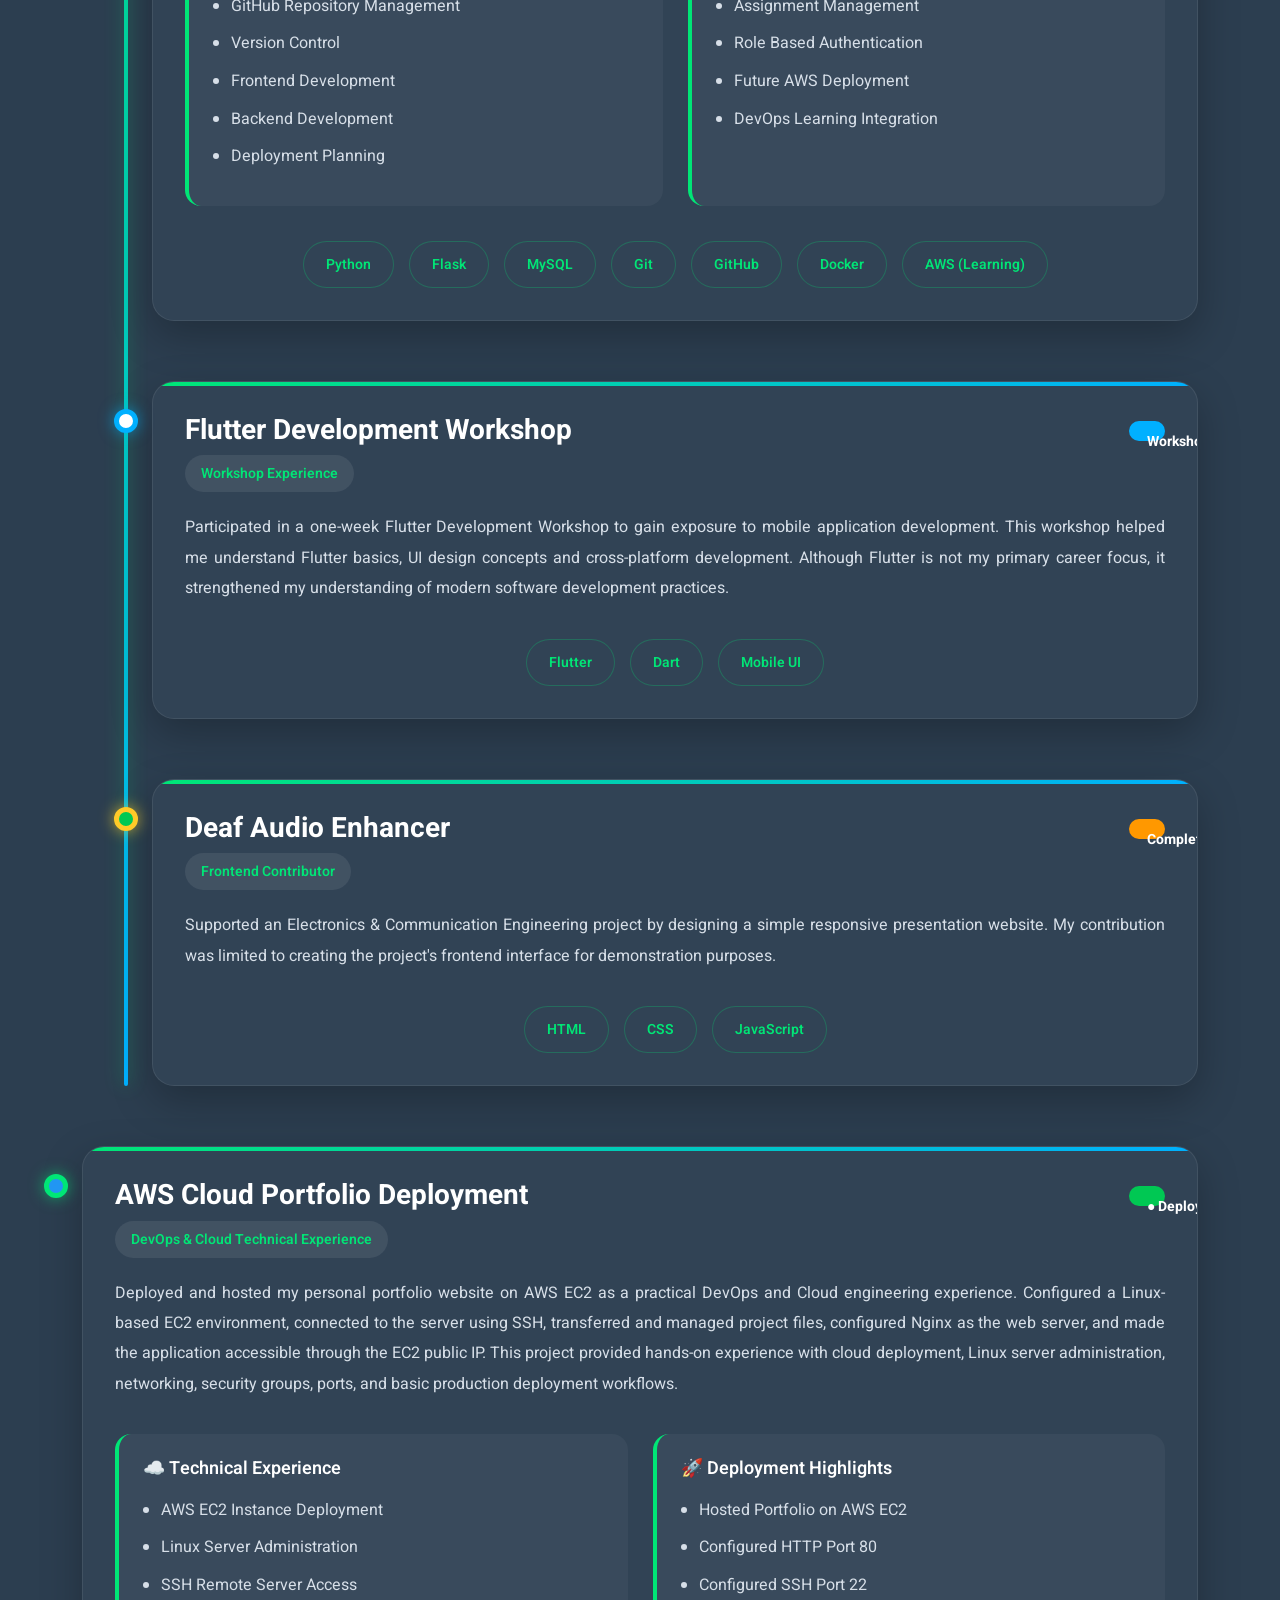
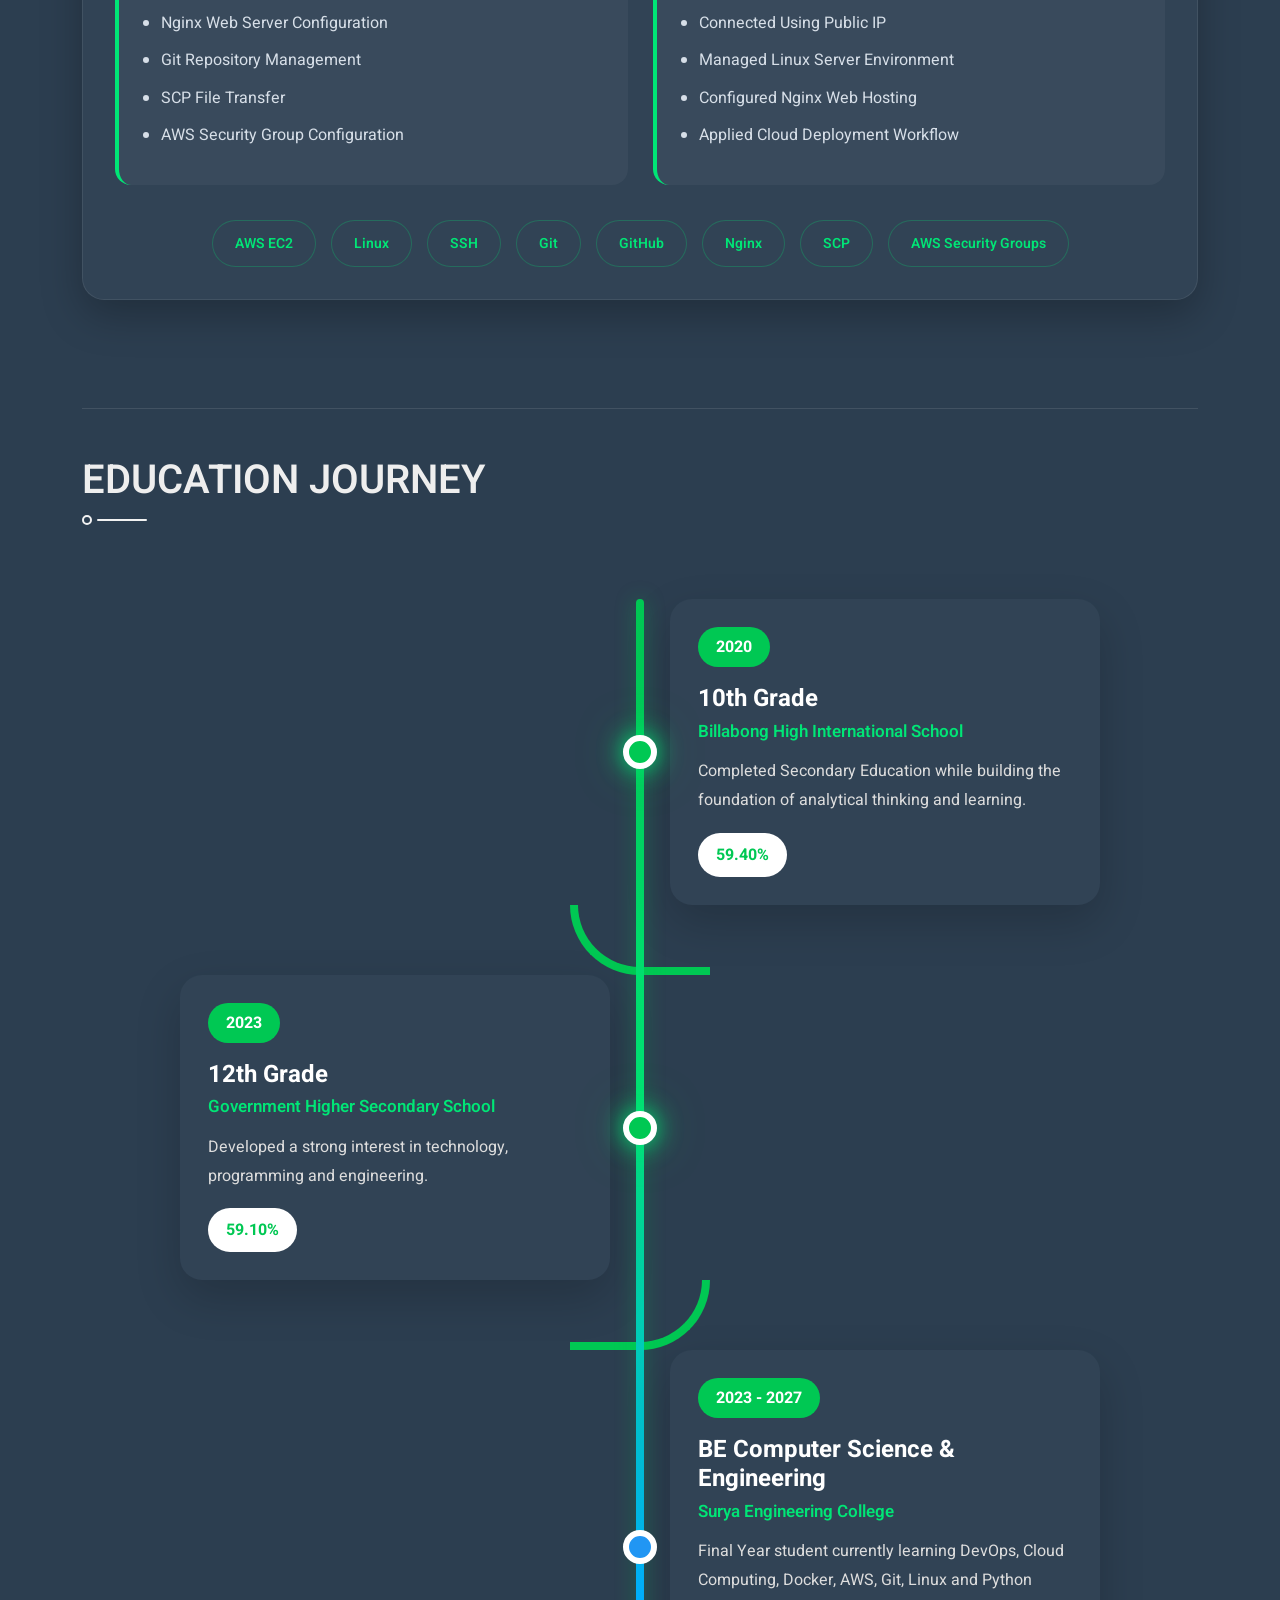
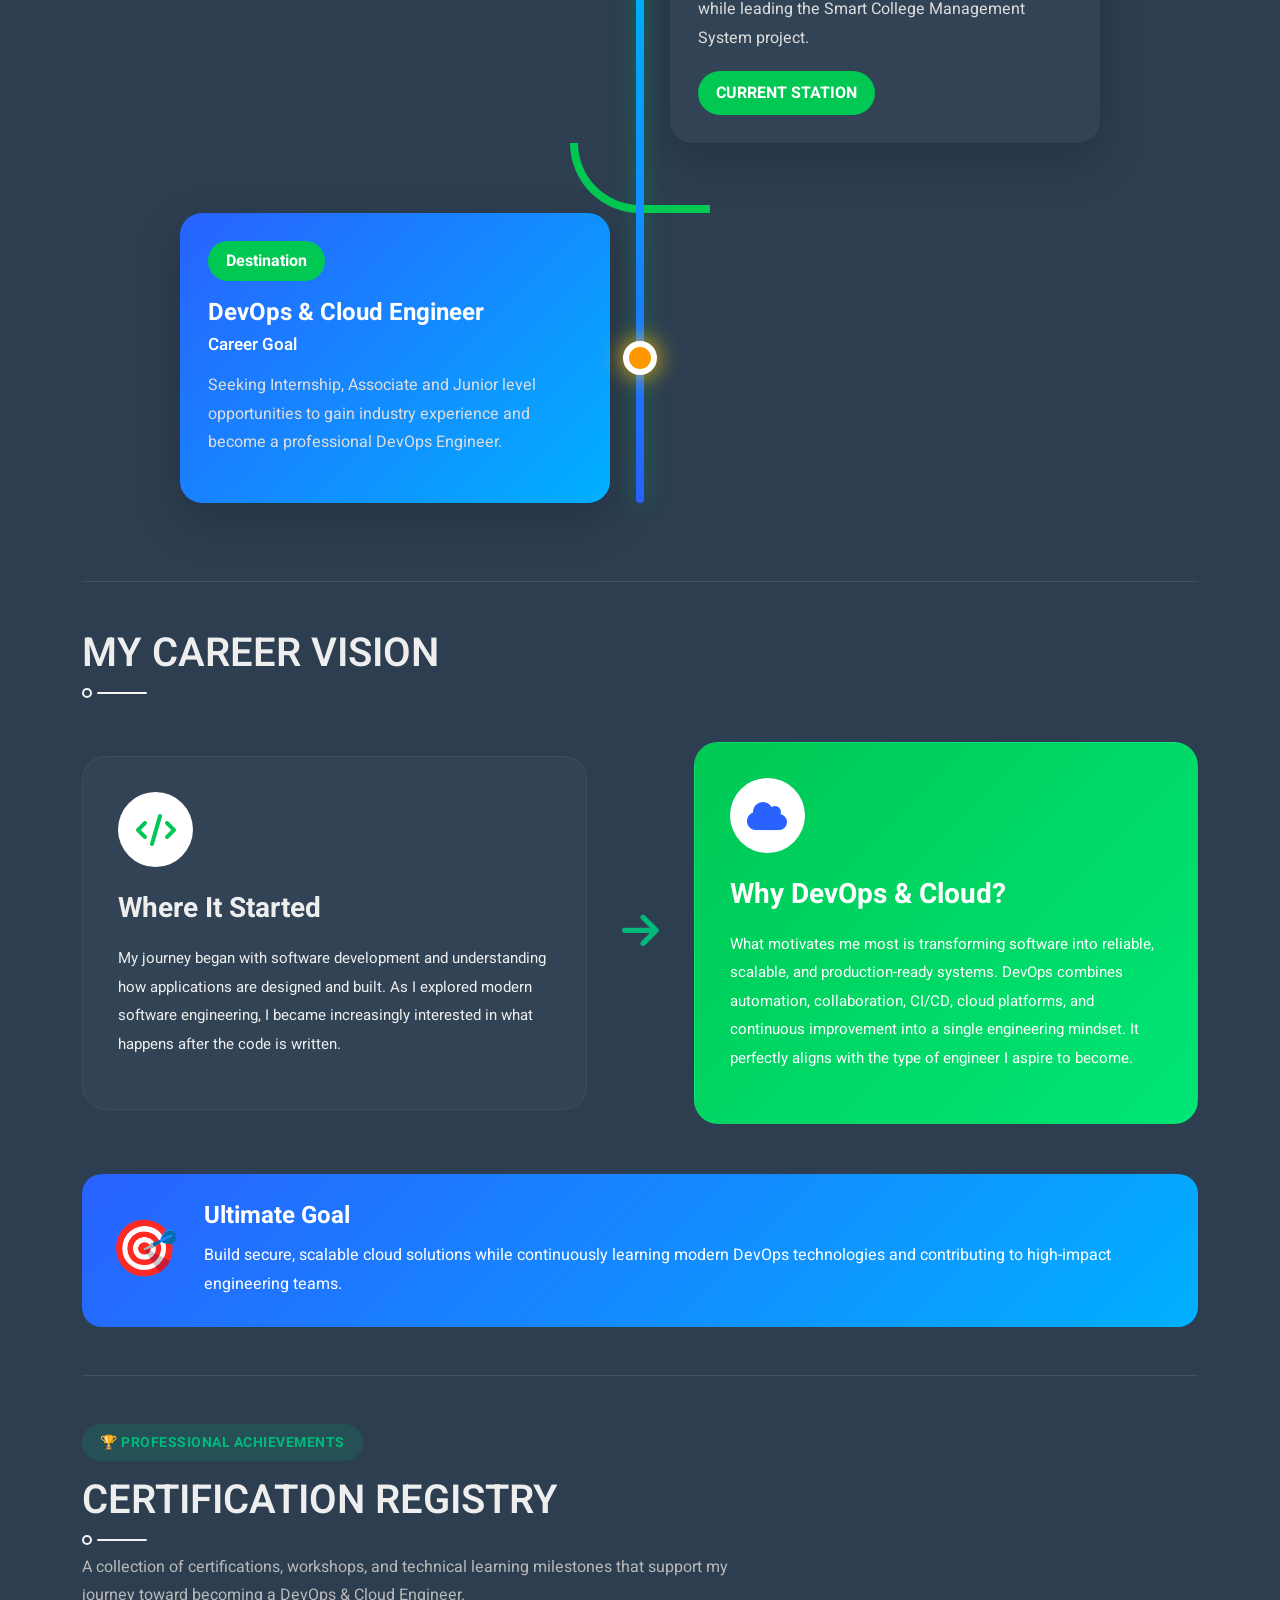
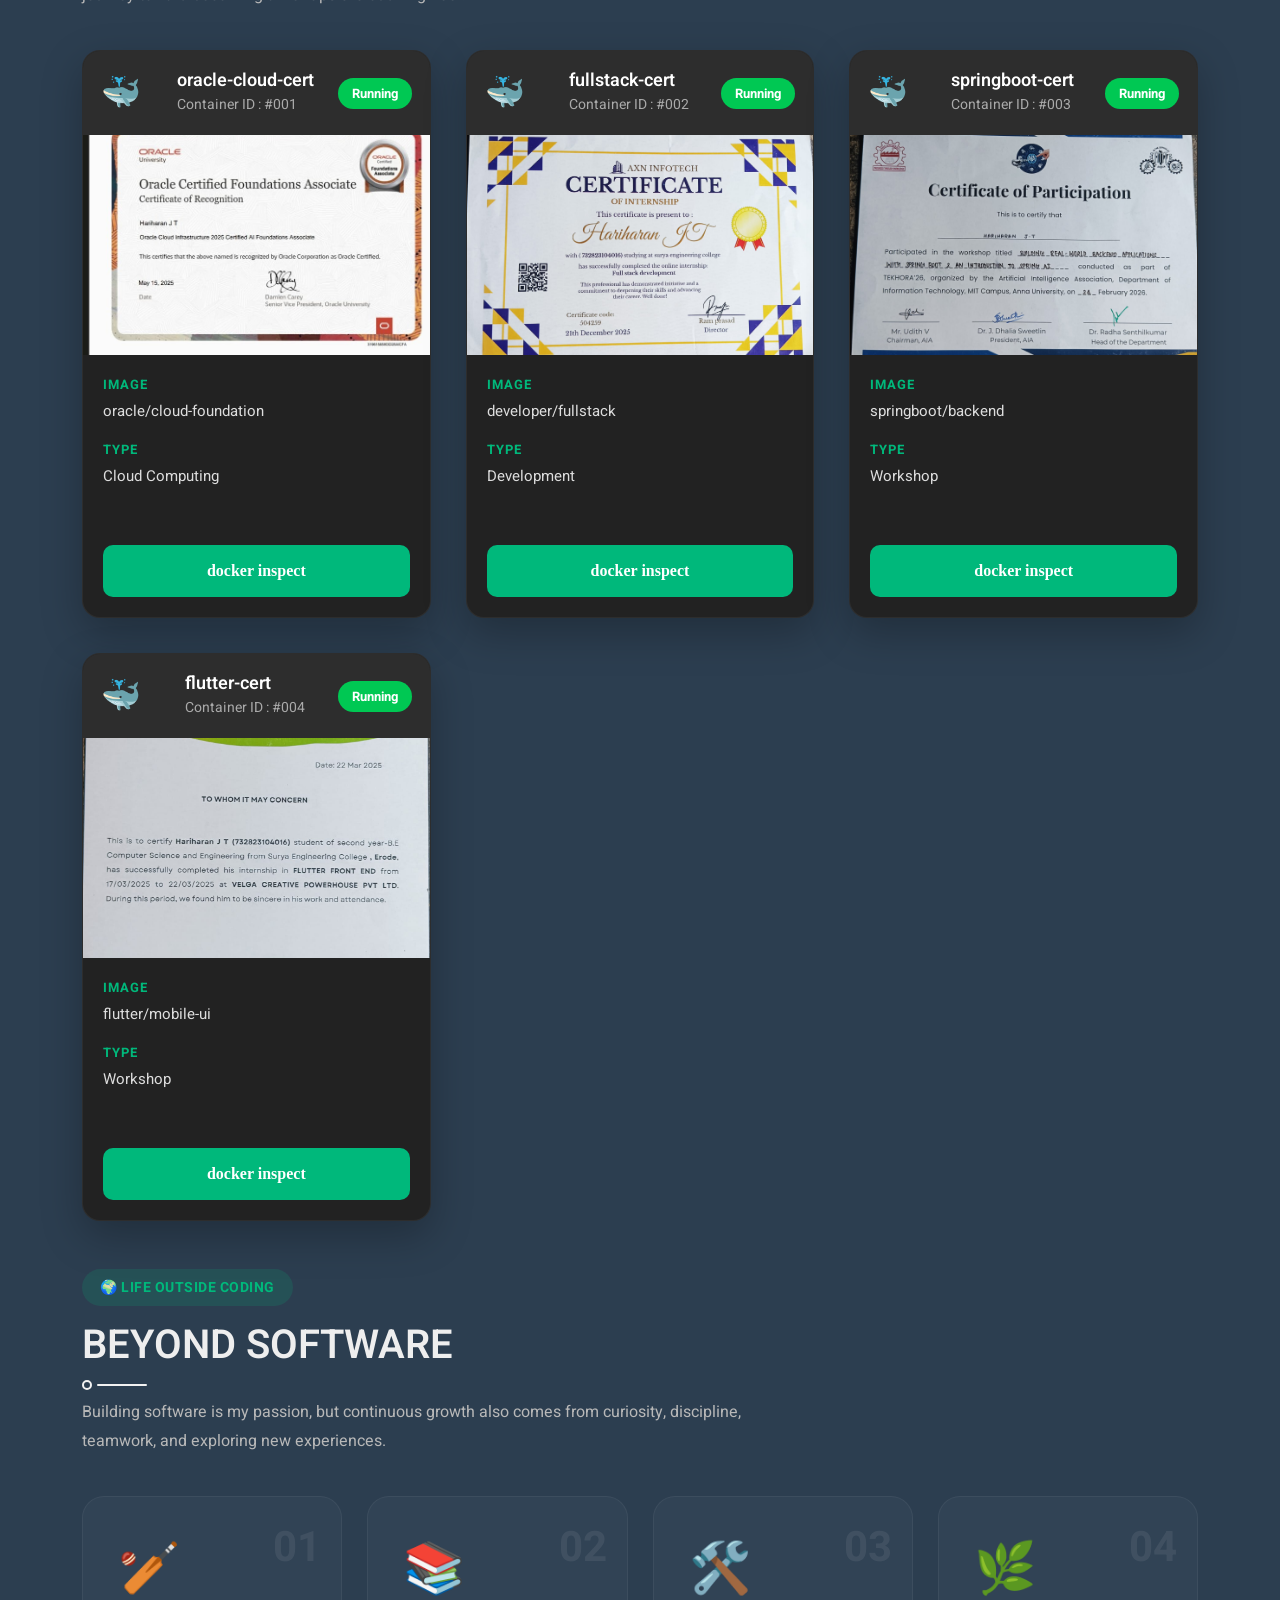
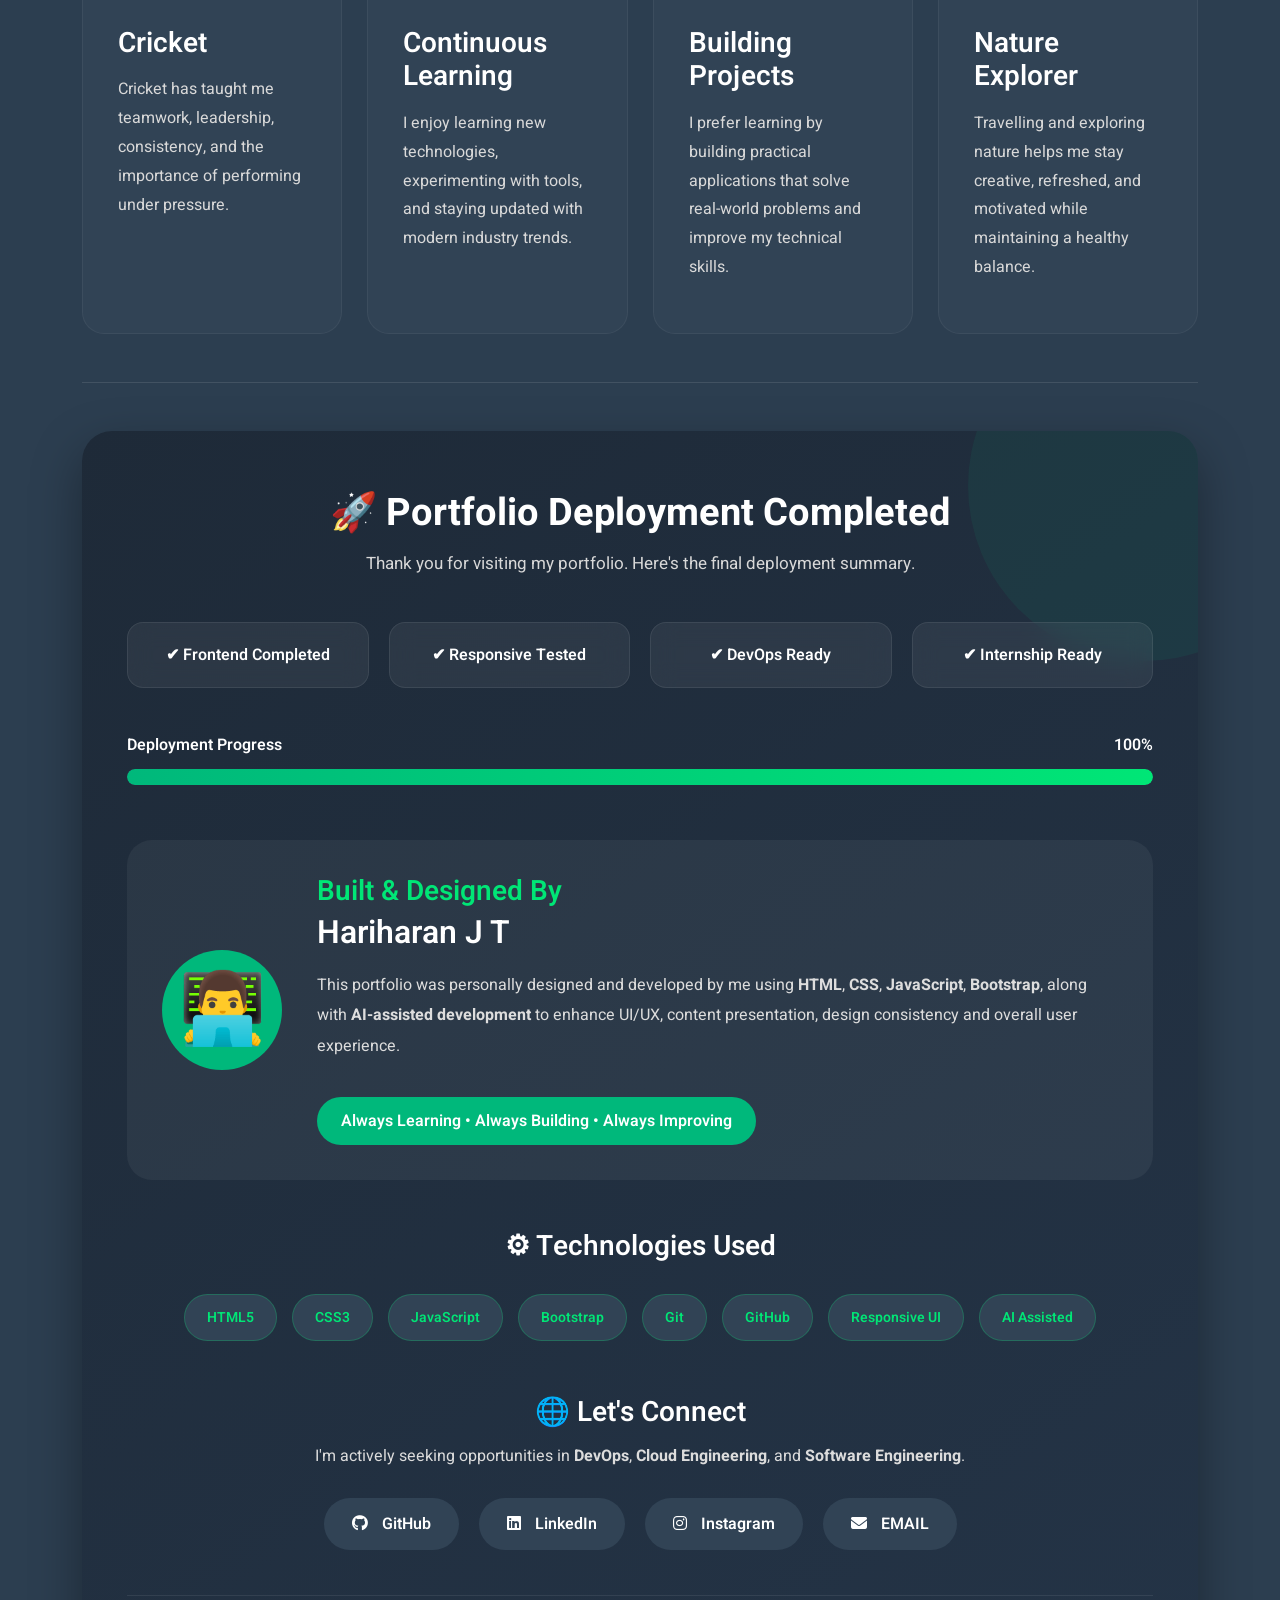
==== commit c48cb8e7: "fix" ====
--- a/index.html
+++ b/index.html
@@ -48,6 +48,34 @@
         y=l.getElementsByTagName(r)[0];y.parentNode.insertBefore(t,y);
     })(window, document, "clarity", "script", "xpzh58rgjr");
 </script>
+
+<style>
+/* FORCE FIX: journey-item status dots being overridden by
+   the later .status (pill) rule defined in Projects Timeline */
+.journey-item .status {
+    width: 15px !important;
+    height: 15px !important;
+    padding: 0 !important;
+    border-radius: 50% !important;
+    margin-top: 7px !important;
+    margin-right: 0 !important;
+    flex-shrink: 0 !important;
+    flex-grow: 0 !important;
+    font-size: 0 !important;
+    white-space: normal !important;
+    display: inline-block !important;
+}
+
+.journey-item .status.done {
+    background: #00ff9d !important;
+    box-shadow: 0 0 10px #00ff9d, 0 0 25px rgba(0,255,157,.5) !important;
+}
+
+.journey-item .status.progress {
+    background: #ffbf00 !important;
+    box-shadow: 0 0 10px #ffbf00, 0 0 25px rgba(255,191,0,.5) !important;
+}
+</style>
     </head>
 
     <body>
--- a/css/style.css
+++ b/css/style.css
@@ -5744,3 +5744,28 @@
   }
 }
 
+
+/* Fix: journey-item status dots getting overridden by the later
+   .status (pill) rule from the Projects Timeline section.
+   Scoped to .journey-item .status only — timeline pills untouched. */
+.journey-item .status{
+    width: 15px;
+    height: 15px;
+    padding: 0;
+    border-radius: 50%;
+    margin-top: 7px;
+    flex-shrink: 0;
+    font-size: 0;        /* hides any stray text node */
+    white-space: normal;
+}
+
+.journey-item .status.done{
+    background:#00ff9d;
+    box-shadow: 0 0 10px #00ff9d, 0 0 25px rgba(0,255,157,.5);
+}
+
+.journey-item .status.progress{
+    background:#ffbf00;
+    box-shadow: 0 0 10px #ffbf00, 0 0 25px rgba(255,191,0,.5);
+}
+
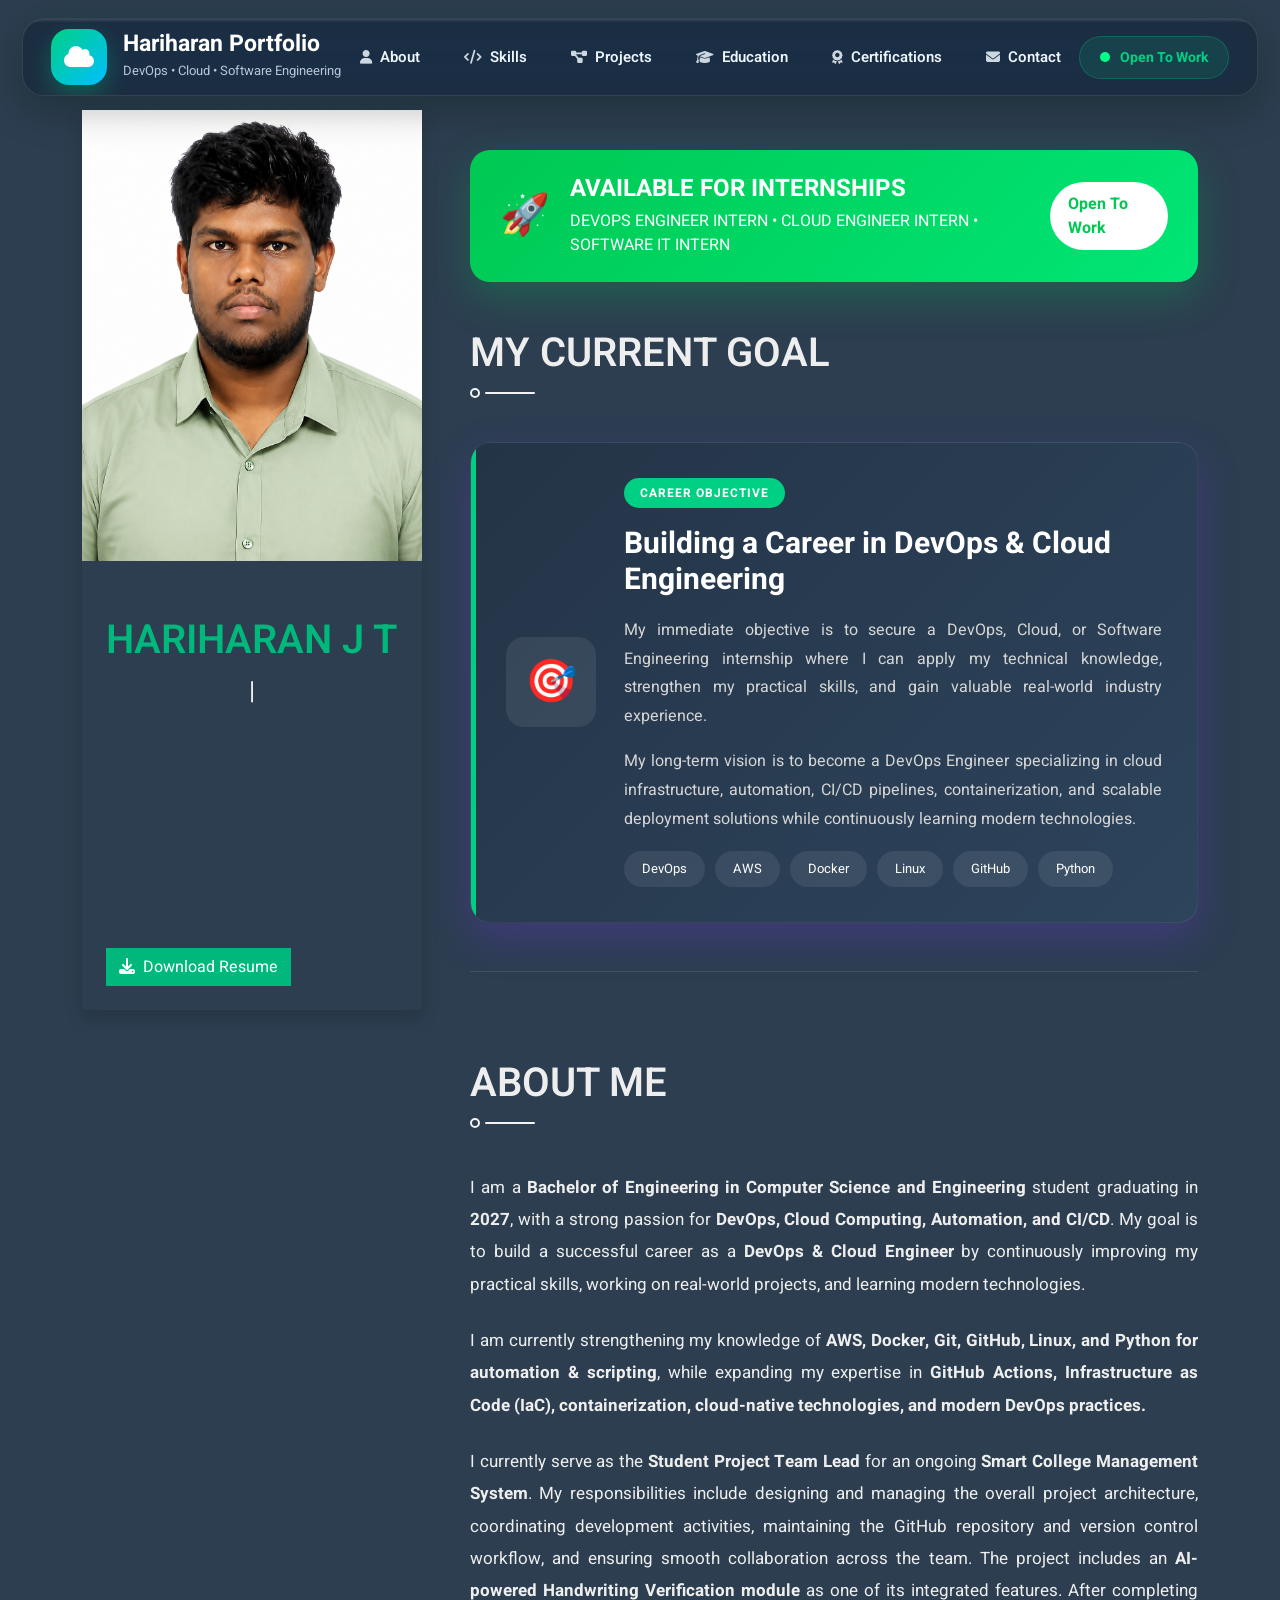
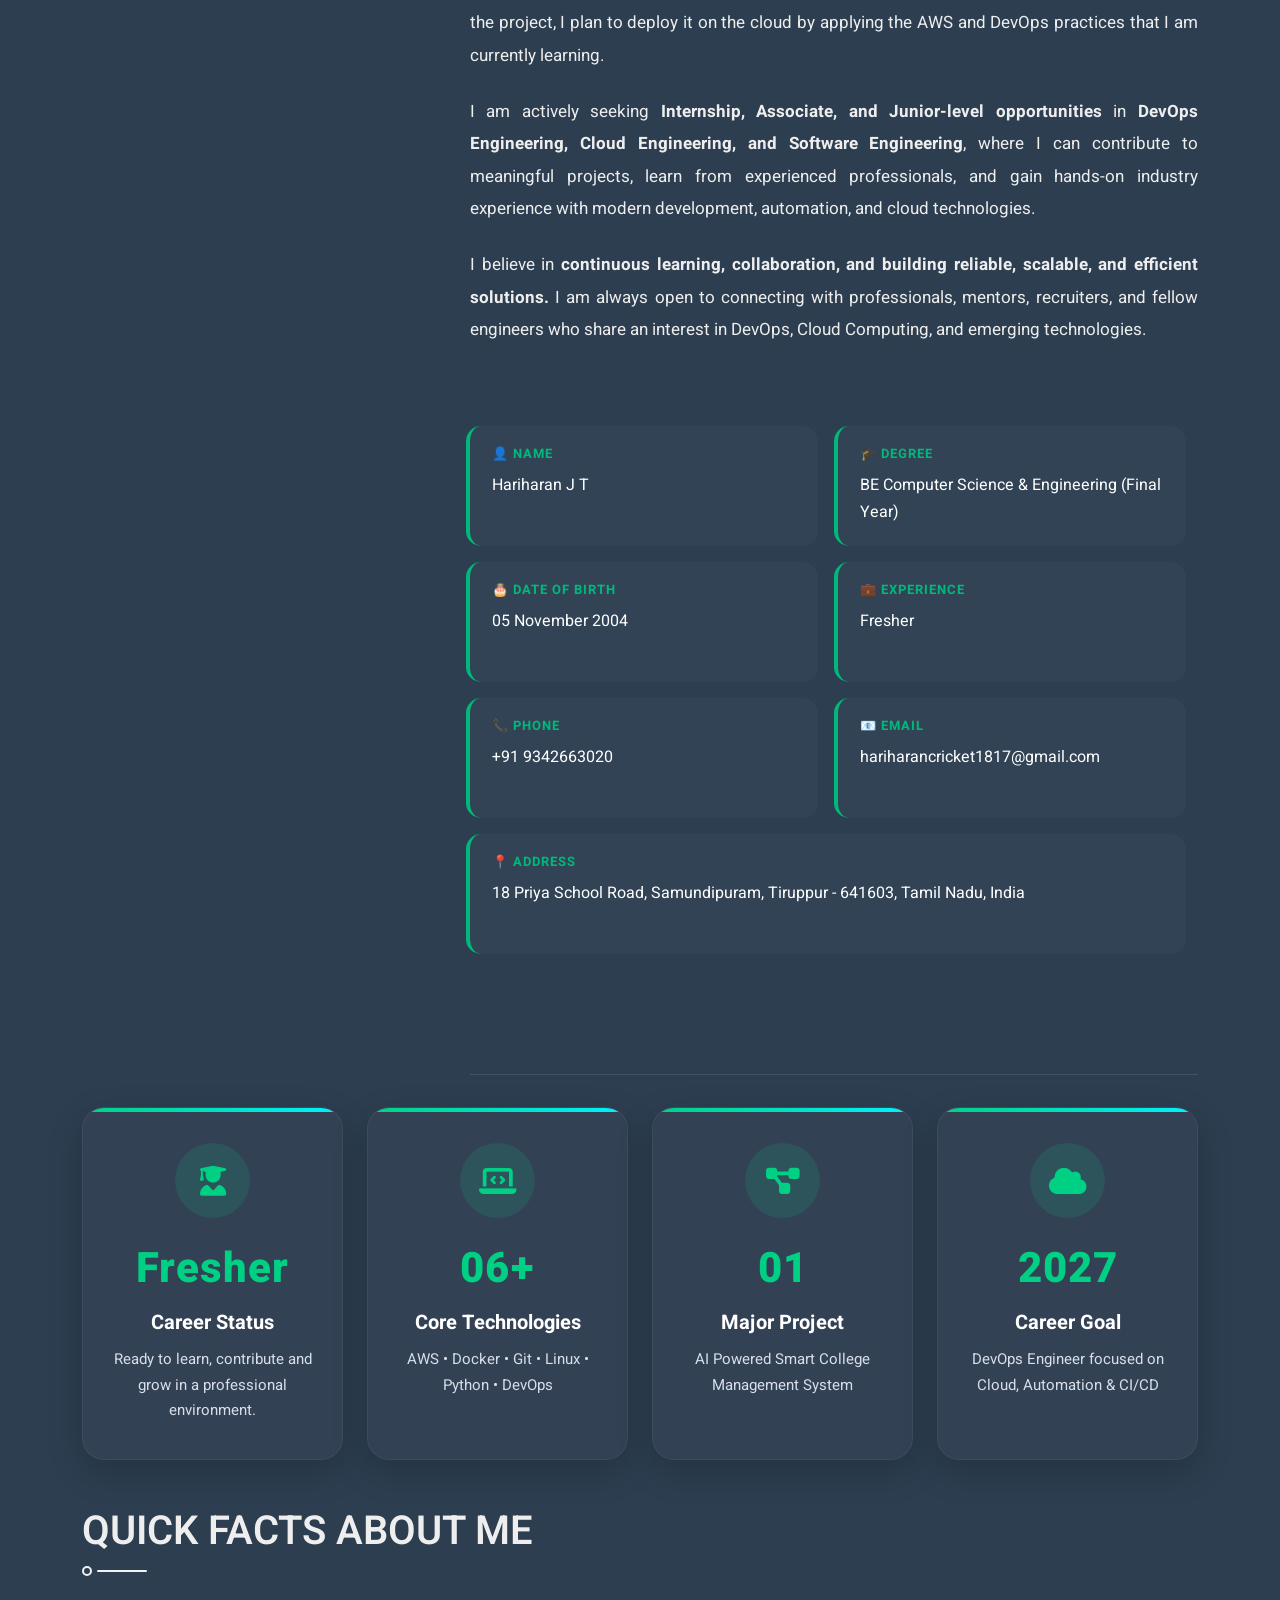
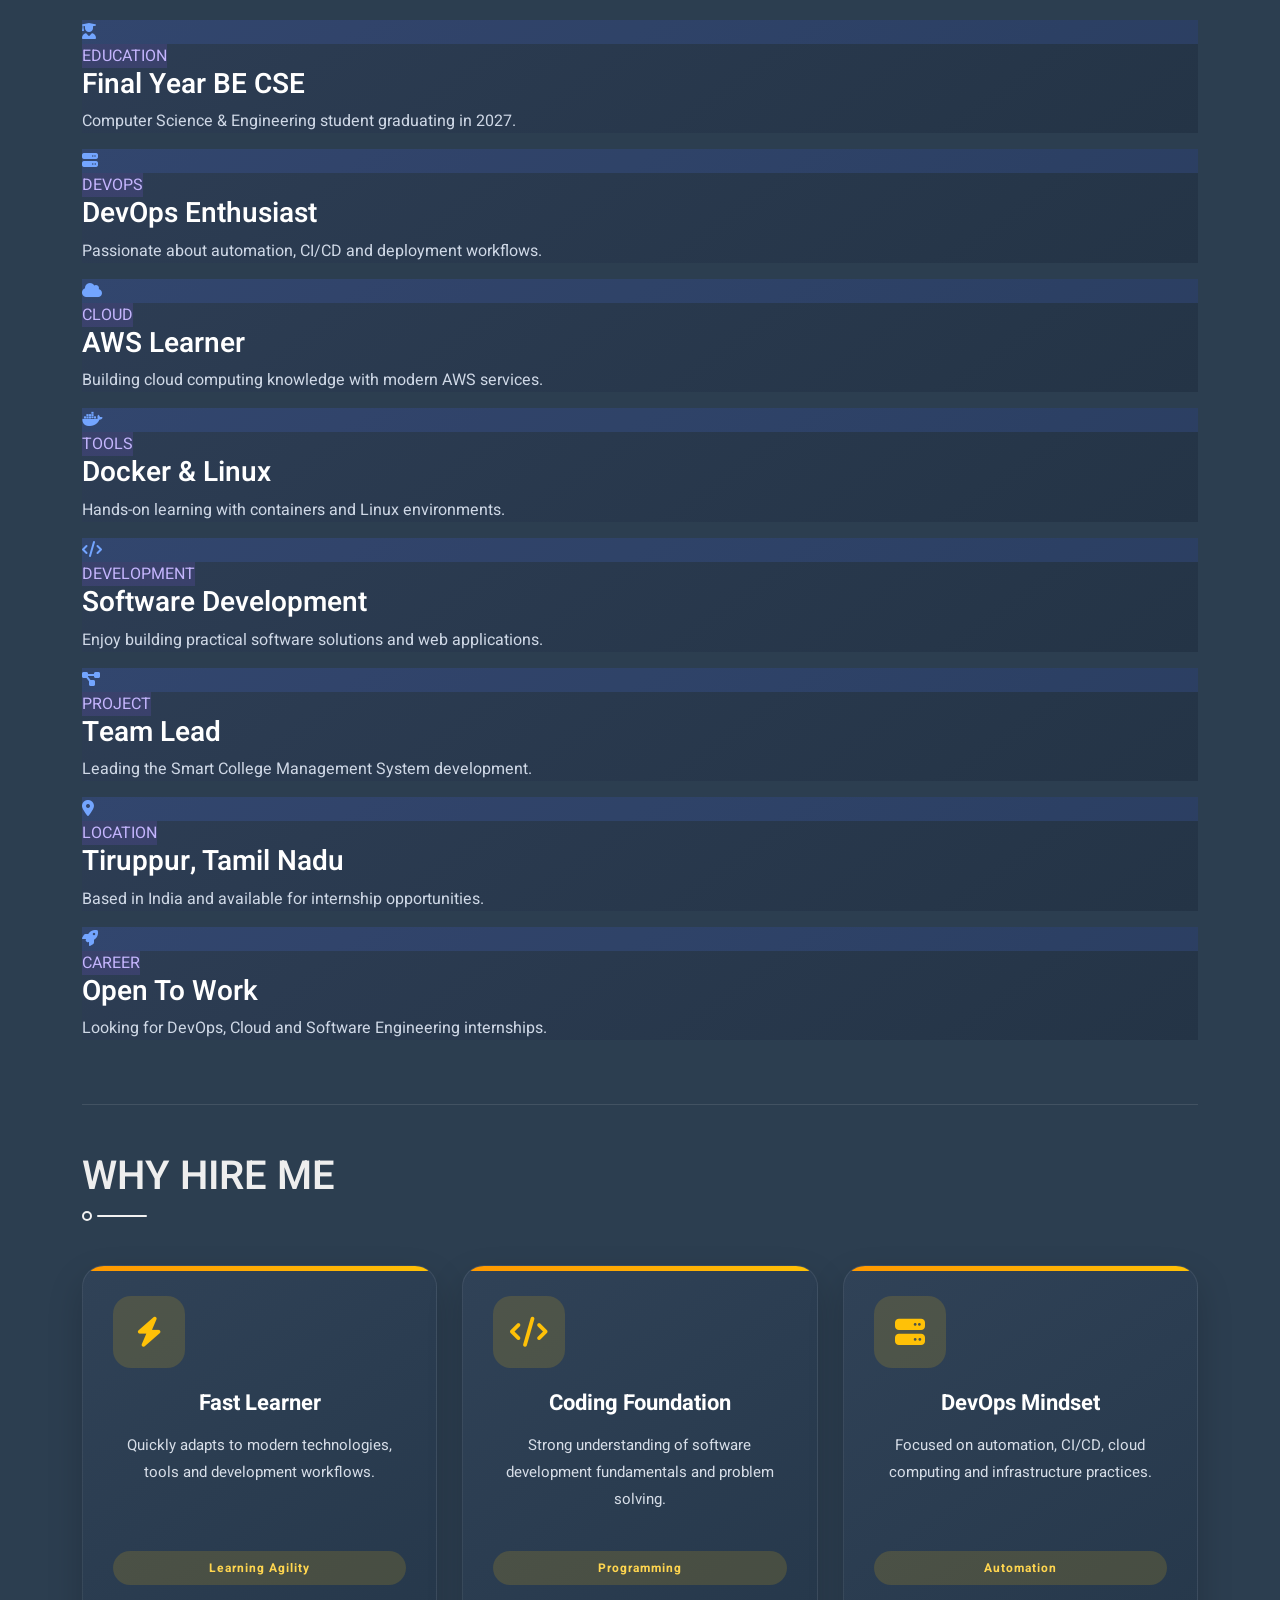
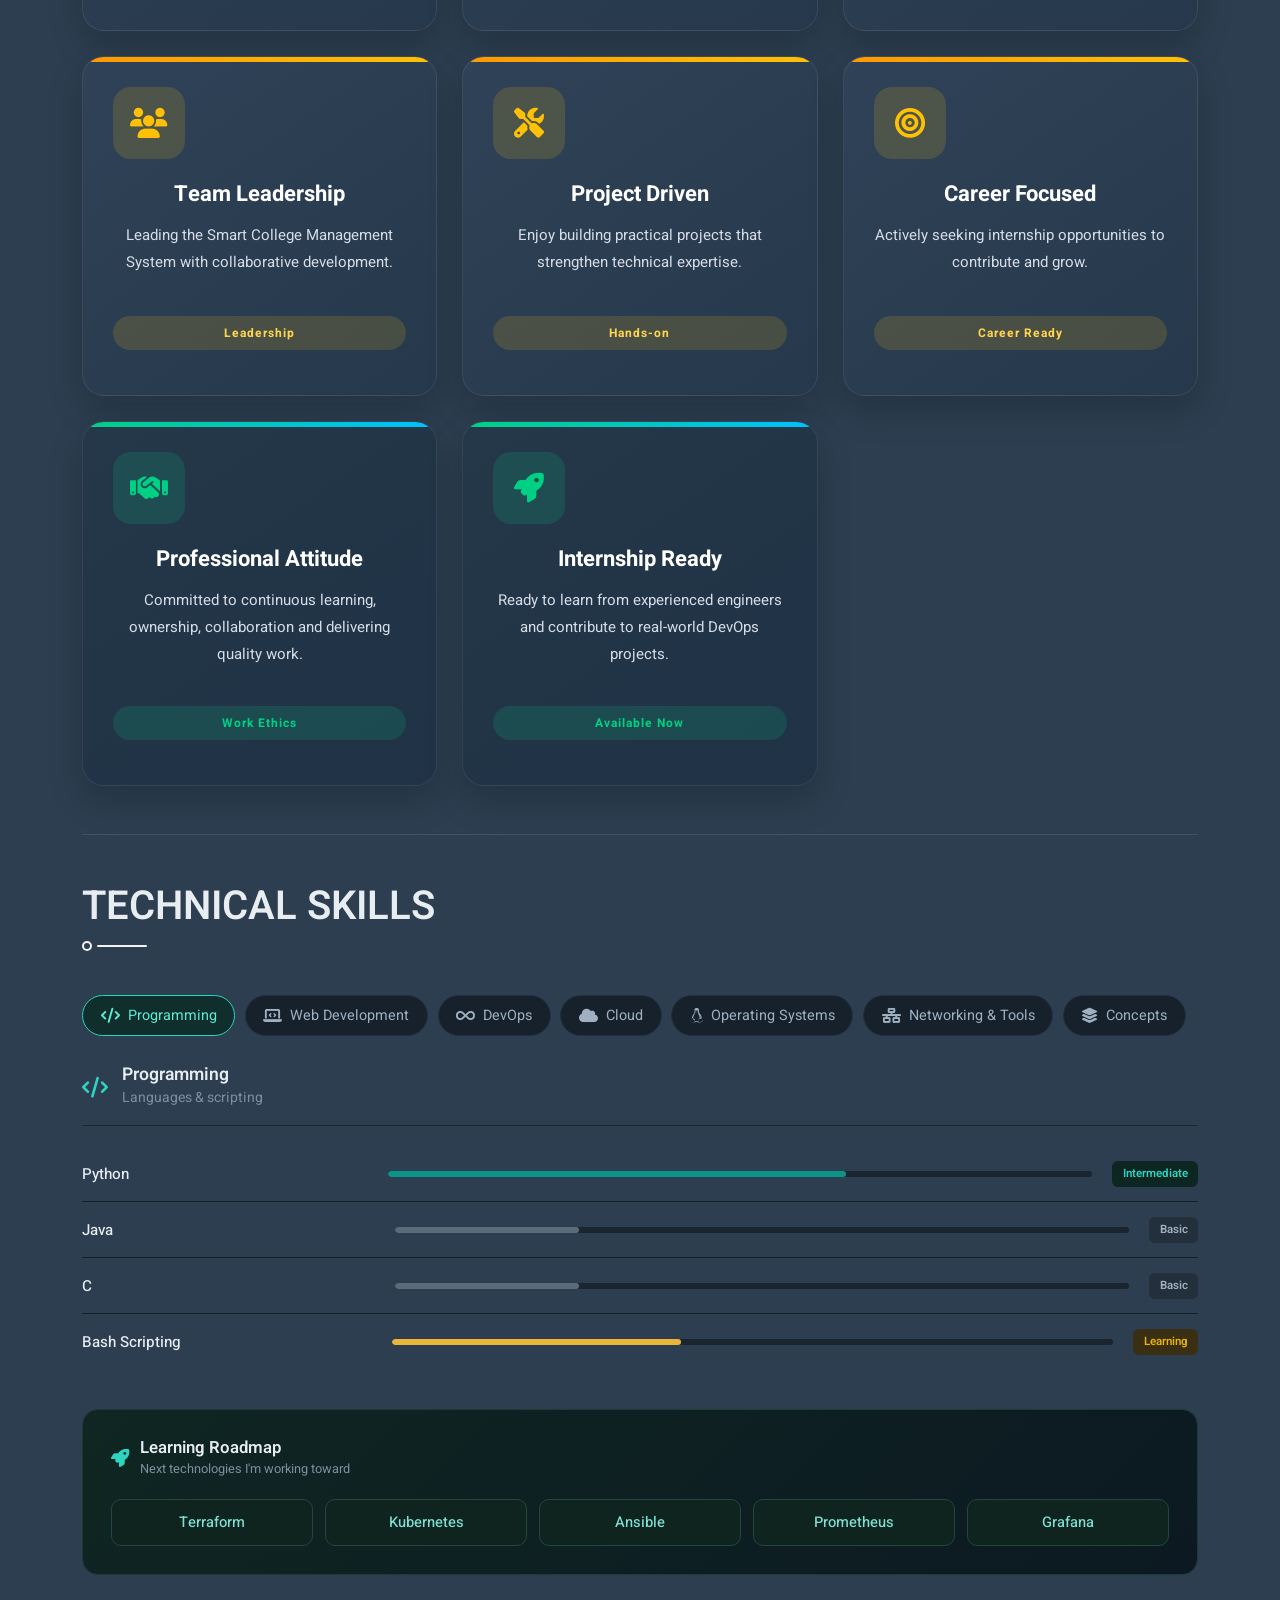
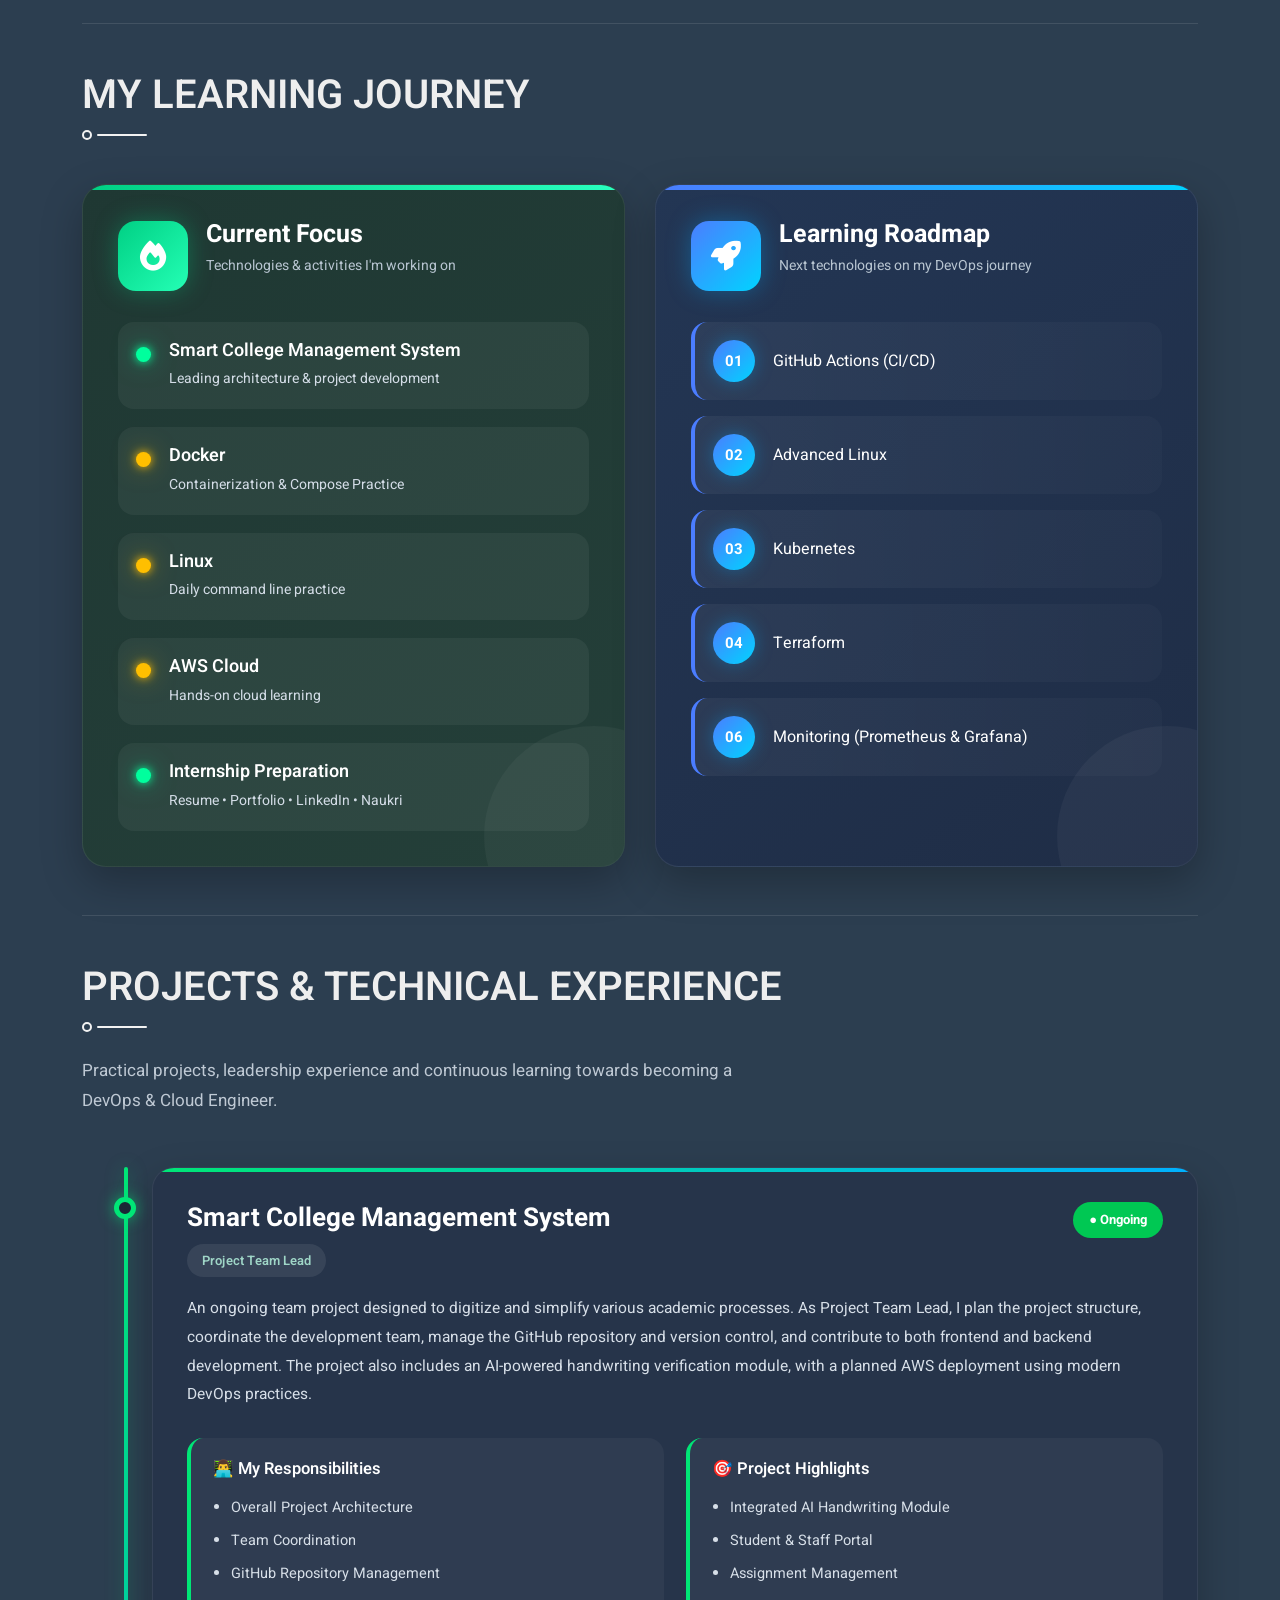
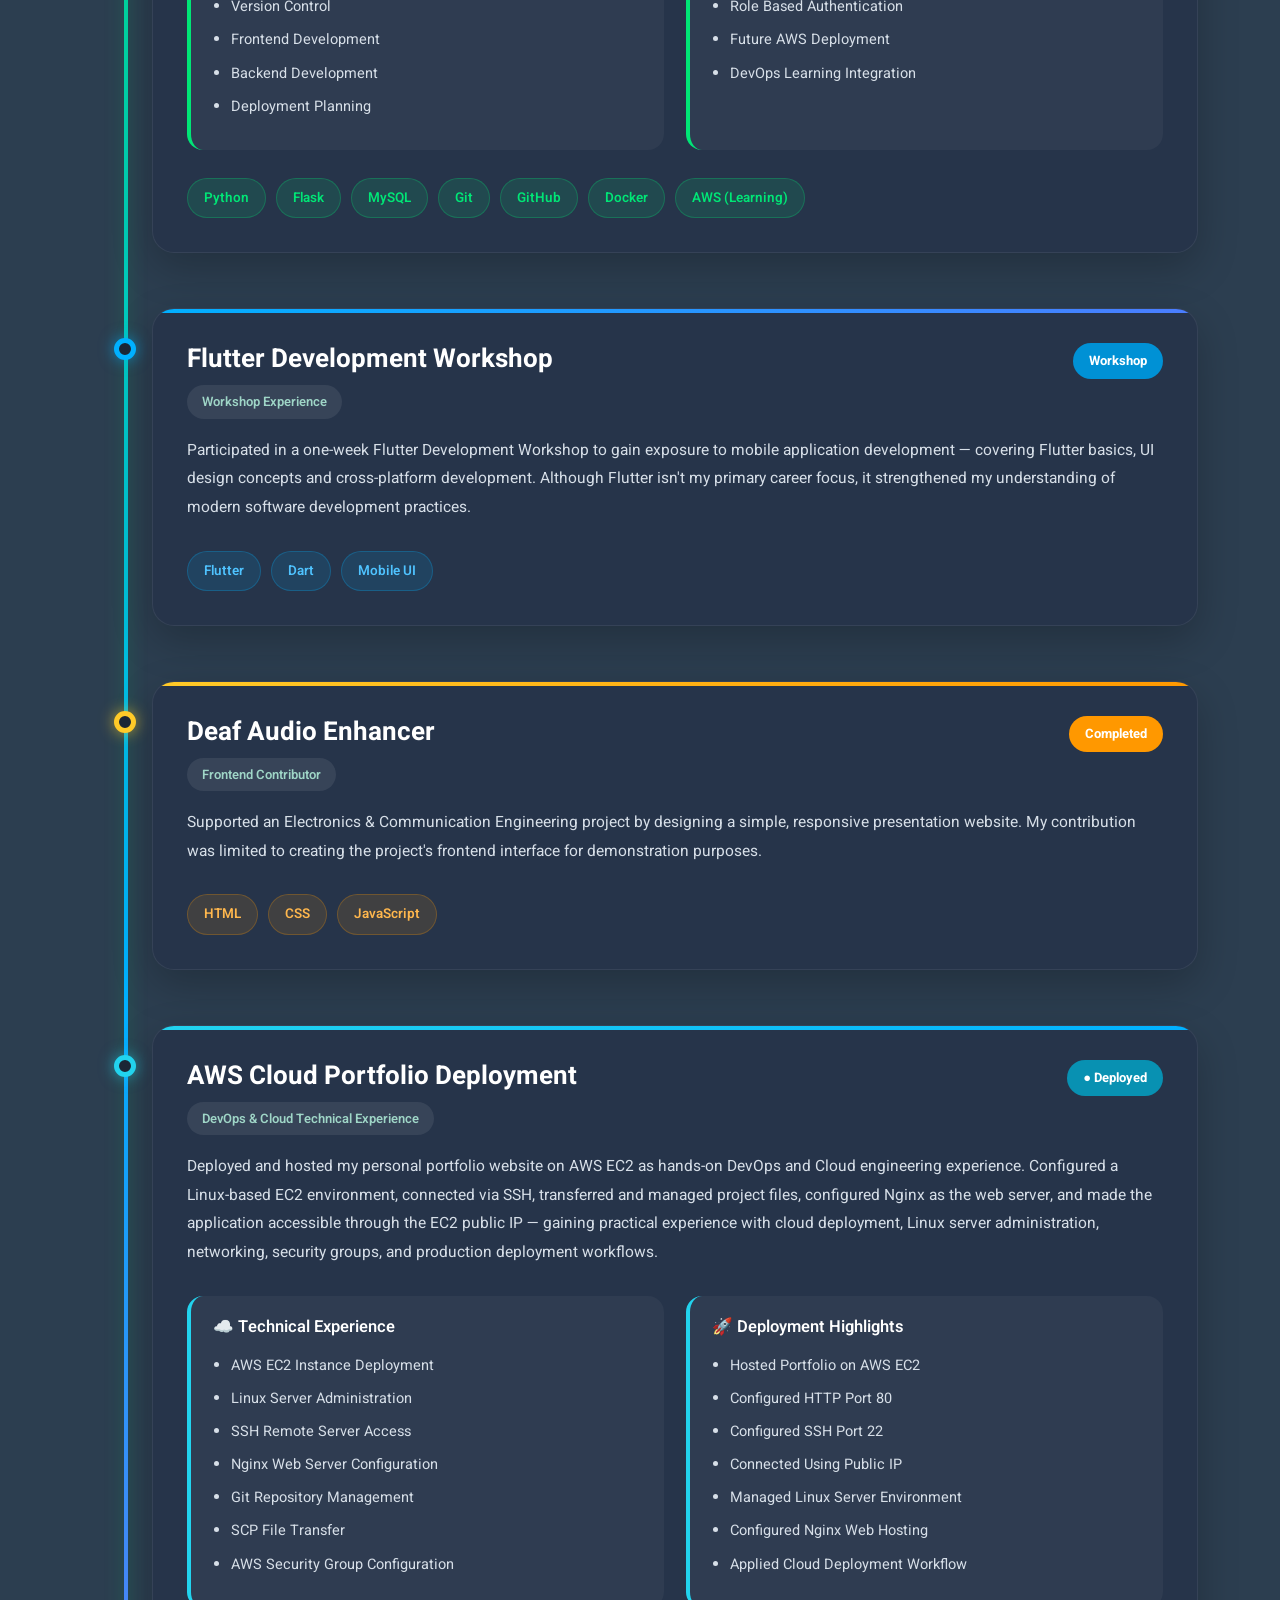
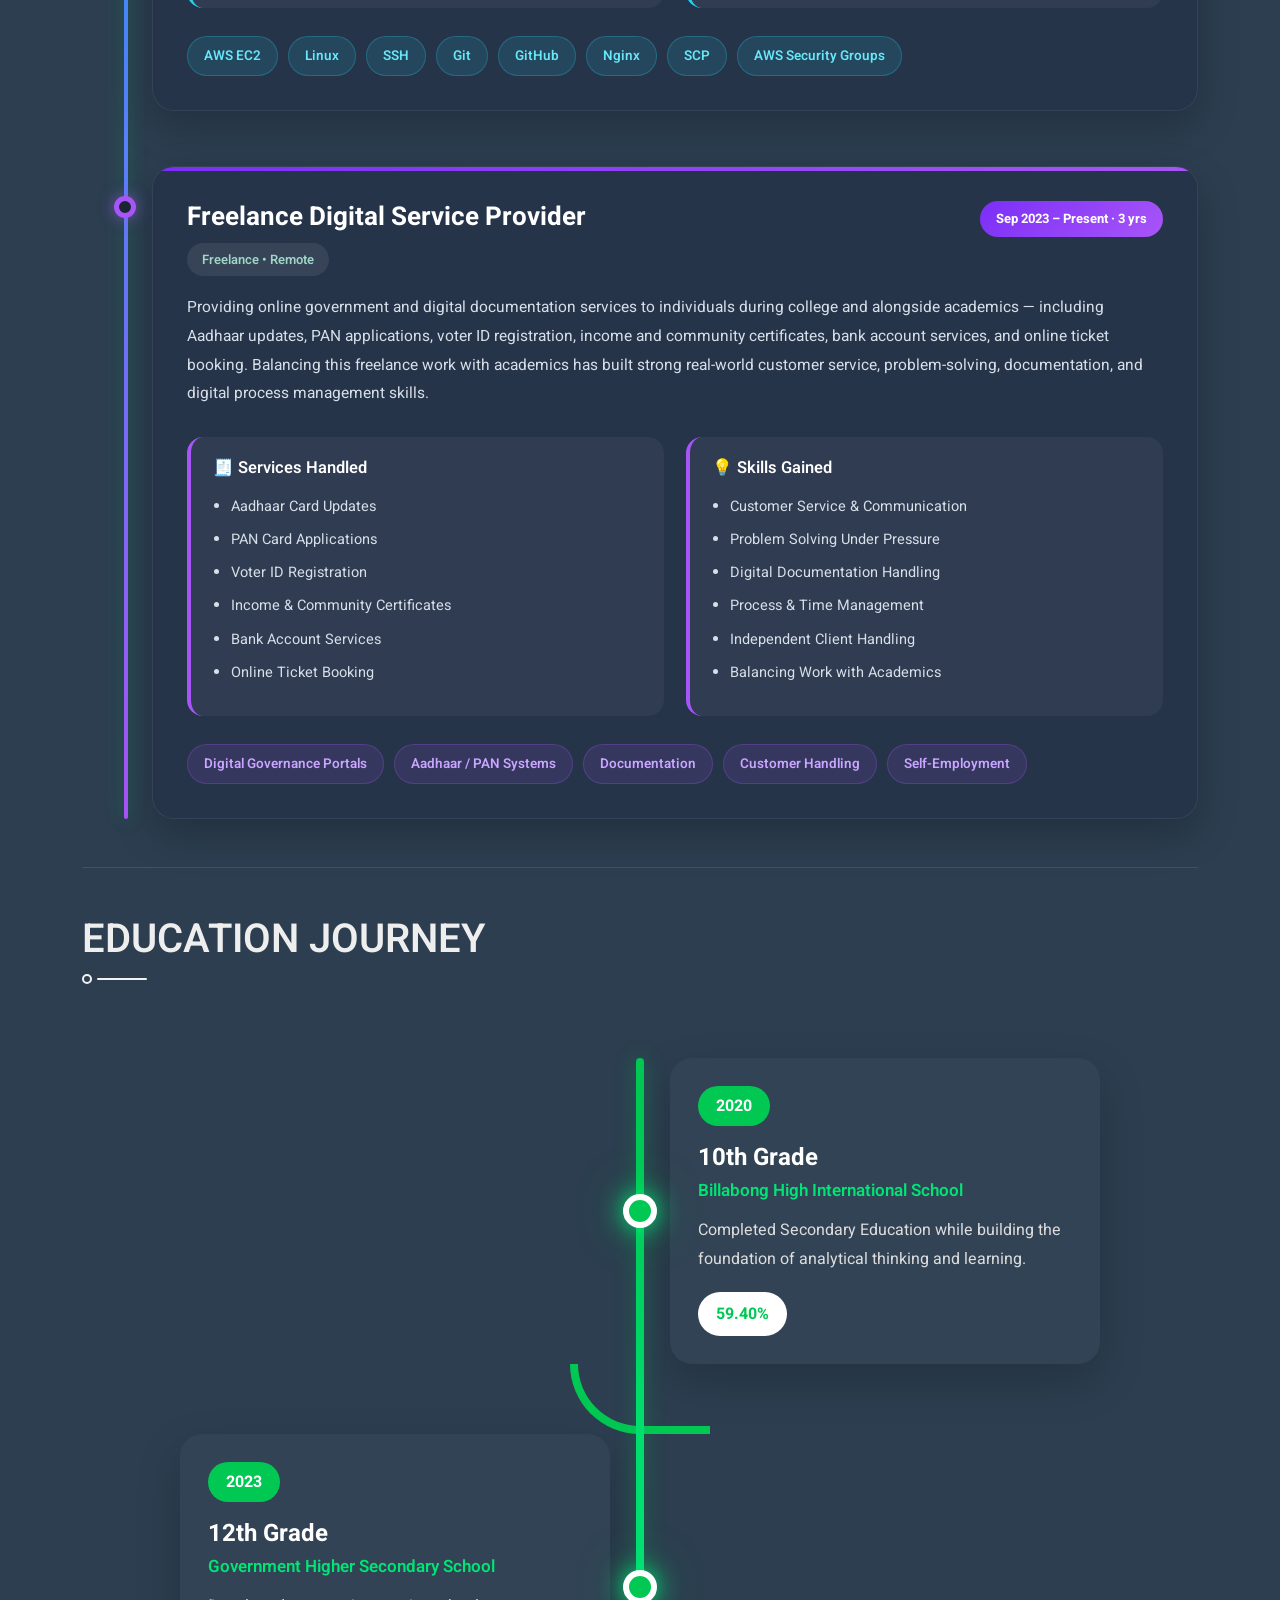
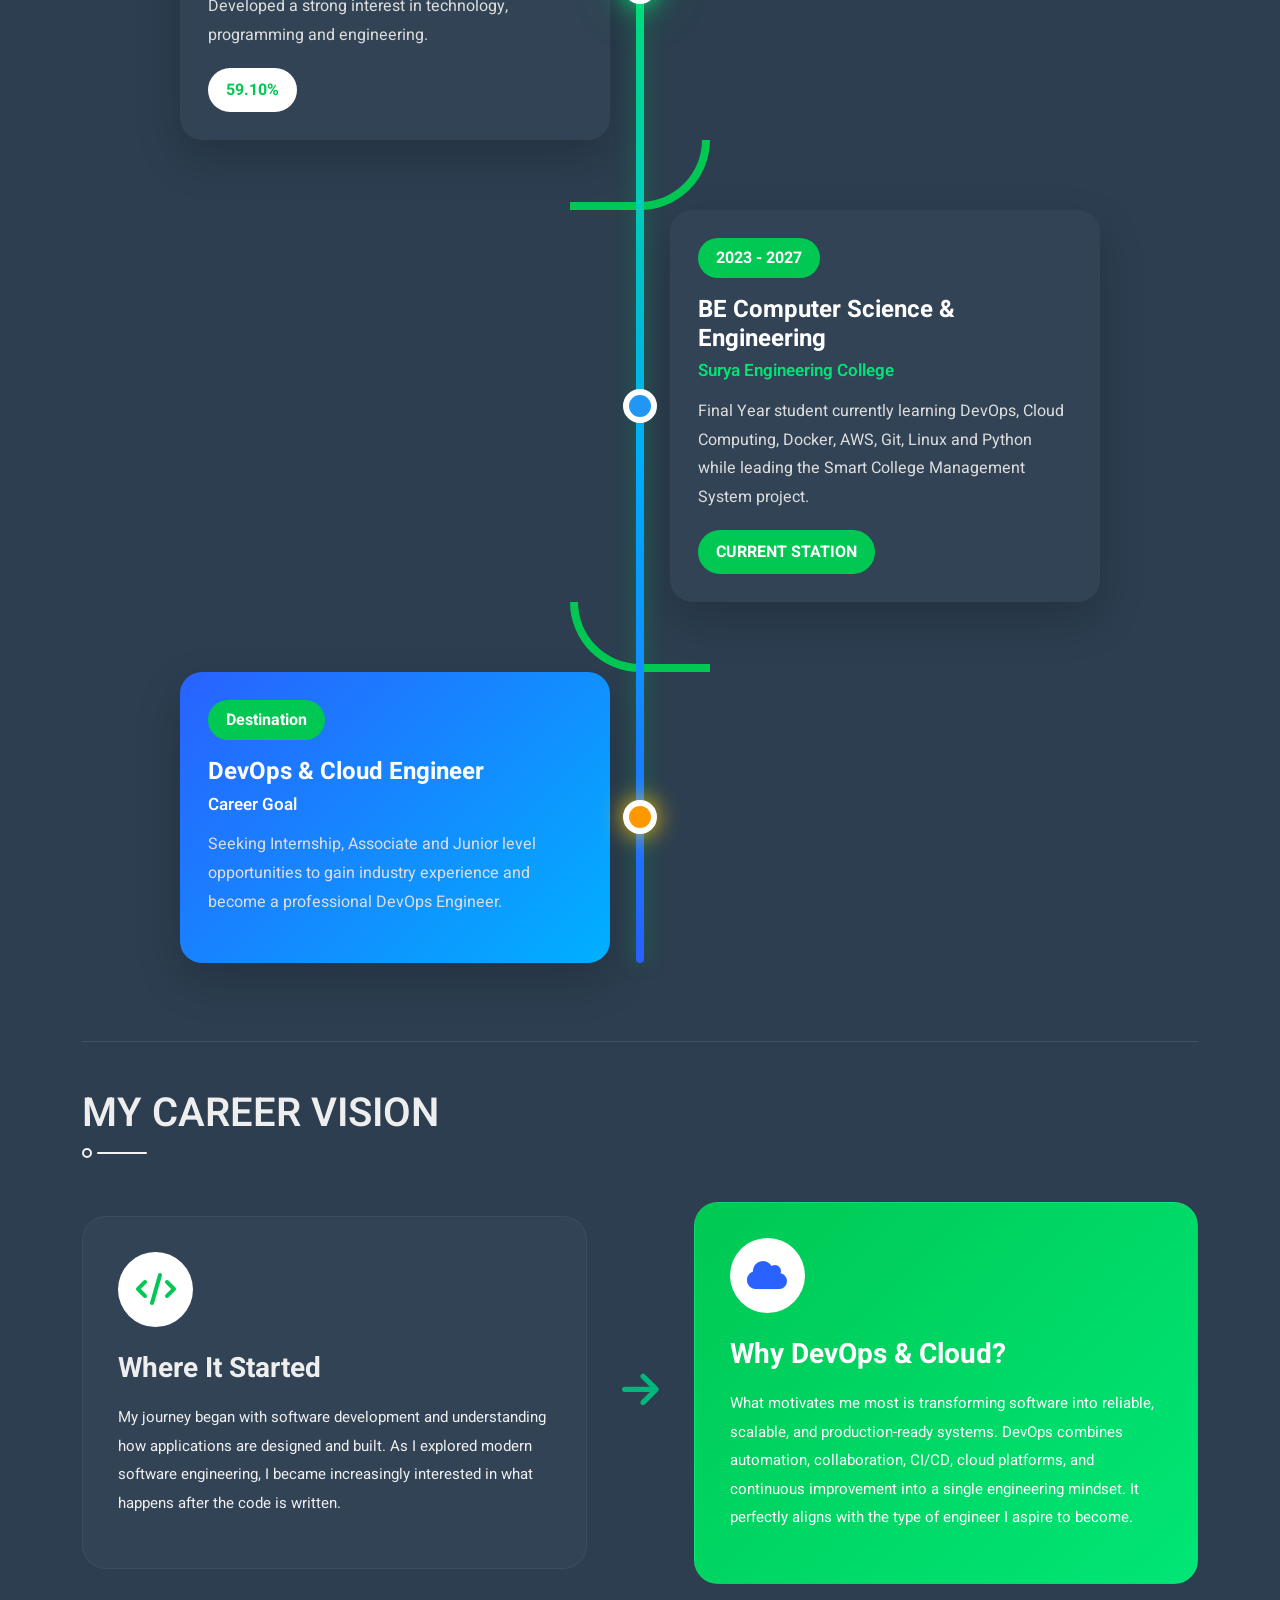
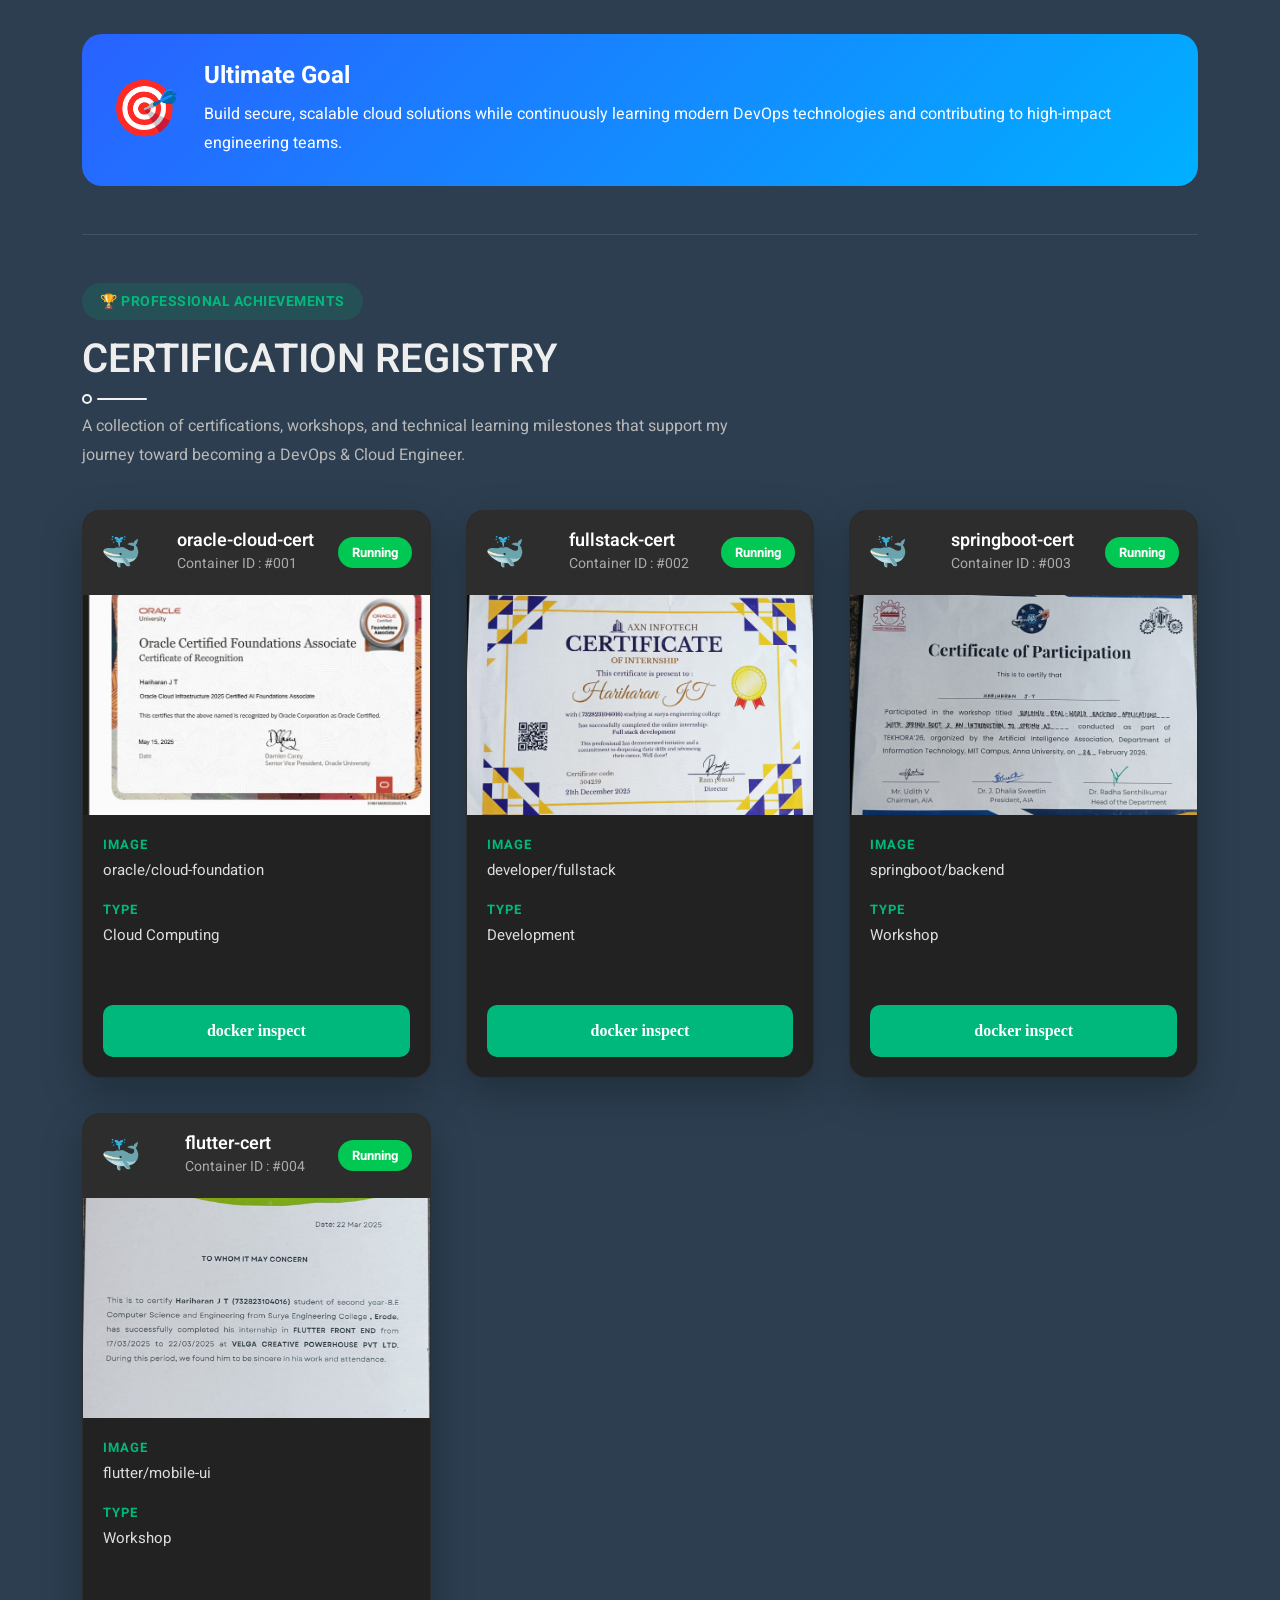
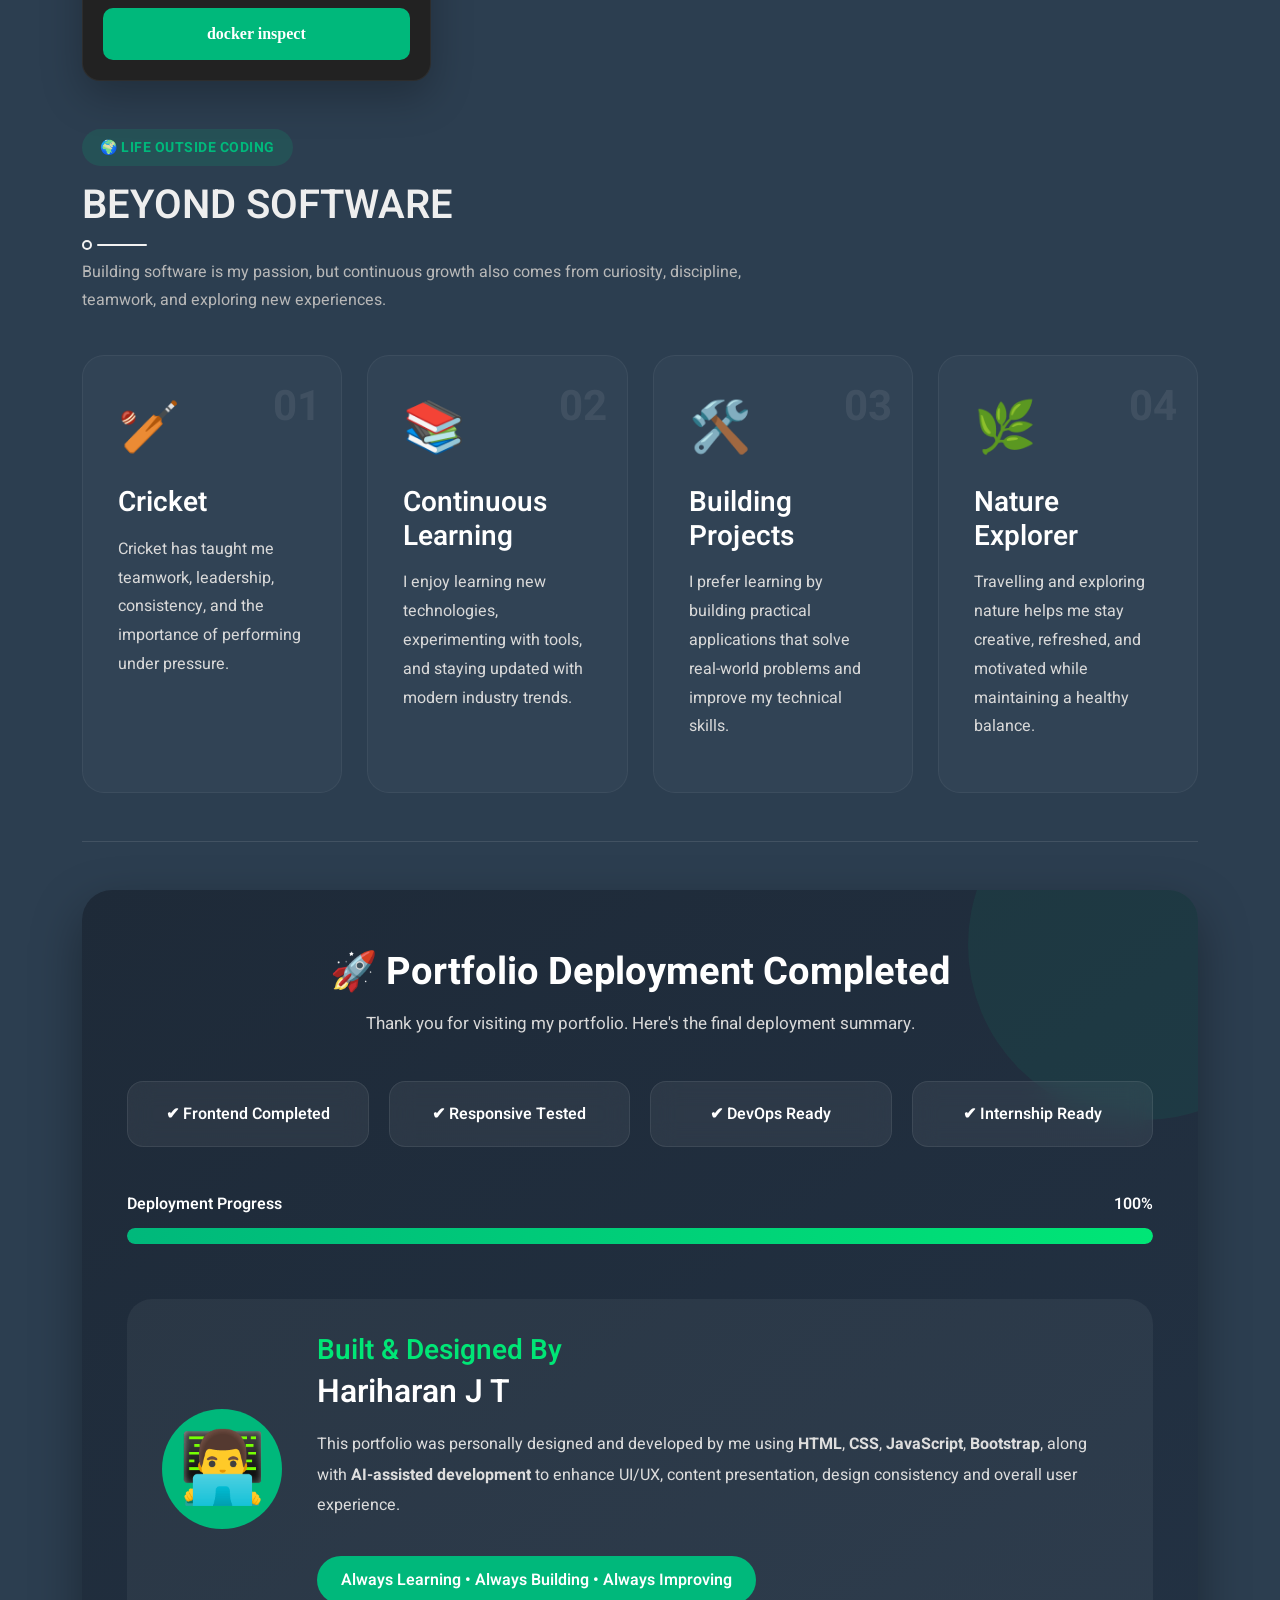
==== commit 7f2760fc: "new design" ====
--- a/index.html
+++ b/index.html
@@ -29,6 +29,246 @@
 
         <!-- Template Stylesheet -->
         <link href="css/style.css" rel="stylesheet">
+      <style>
+/* =========================================================
+   PROJECTS TIMELINE — SELF-CONTAINED (tl- namespace)
+   No shared class names with rest of site — zero collisions.
+========================================================= */
+
+.tl-subtitle{
+    color:#bfc9d4;
+    font-size:17px;
+    margin-top:-20px;
+    margin-bottom:50px;
+    line-height:1.8;
+    max-width:700px;
+}
+
+.tl-timeline{
+    position:relative;
+    margin-left:30px;
+    padding-left:40px;
+}
+
+.tl-timeline::before{
+    content:"";
+    position:absolute;
+    left:12px; top:0; bottom:0;
+    width:4px;
+    border-radius:20px;
+    background:linear-gradient(to bottom,#00e676,#00b0ff,#a855f7);
+    box-shadow:0 0 18px rgba(0,230,118,.35);
+}
+
+.tl-item{
+    position:relative;
+    margin-bottom:55px;
+}
+.tl-item:last-child{ margin-bottom:0; }
+
+.tl-dot{
+    position:absolute;
+    left:-38px; top:30px;
+    width:22px; height:22px;
+    border-radius:50%;
+    background:#1b2635;
+    border:5px solid #00e676;
+    box-shadow:0 0 15px rgba(0,230,118,.6);
+    z-index:10;
+    animation:tlPulse 2.2s infinite;
+}
+.tl-dot--green{ border-color:#00e676; box-shadow:0 0 15px rgba(0,230,118,.6); }
+.tl-dot--blue{ border-color:#00b0ff; box-shadow:0 0 15px rgba(0,176,255,.6); }
+.tl-dot--amber{ border-color:#ffca28; box-shadow:0 0 15px rgba(255,202,40,.65); }
+.tl-dot--cyan{ border-color:#22d3ee; box-shadow:0 0 15px rgba(34,211,238,.6); }
+.tl-dot--purple{ border-color:#a855f7; box-shadow:0 0 15px rgba(168,85,247,.6); }
+
+@keyframes tlPulse{
+    0%{ transform:scale(1); }
+    50%{ transform:scale(1.18); }
+    100%{ transform:scale(1); }
+}
+
+/* CARD */
+.tl-card{
+    background:#26344a;
+    border-radius:22px;
+    padding:34px;
+    position:relative;
+    overflow:hidden;
+    transition:.4s ease;
+    border:1px solid rgba(255,255,255,.07);
+    box-shadow:0 15px 40px rgba(0,0,0,.22);
+}
+.tl-card:hover{
+    transform:translateY(-8px);
+    box-shadow:0 28px 60px rgba(0,0,0,.32);
+}
+.tl-card::before{
+    content:"";
+    position:absolute;
+    top:0; left:0;
+    height:4px; width:100%;
+}
+.tl-card--green::before{ background:linear-gradient(90deg,#00e676,#00b0ff); }
+.tl-card--blue::before{ background:linear-gradient(90deg,#00b0ff,#4b7dff); }
+.tl-card--amber::before{ background:linear-gradient(90deg,#ffca28,#ff9800); }
+.tl-card--cyan::before{ background:linear-gradient(90deg,#22d3ee,#00b0ff); }
+.tl-card--purple::before{ background:linear-gradient(90deg,#7b2ff7,#a855f7); }
+
+.tl-card--green:hover{ box-shadow:0 28px 60px rgba(0,0,0,.32),0 0 25px rgba(0,230,118,.15); }
+.tl-card--blue:hover{ box-shadow:0 28px 60px rgba(0,0,0,.32),0 0 25px rgba(0,176,255,.15); }
+.tl-card--amber:hover{ box-shadow:0 28px 60px rgba(0,0,0,.32),0 0 25px rgba(255,202,40,.15); }
+.tl-card--cyan:hover{ box-shadow:0 28px 60px rgba(0,0,0,.32),0 0 25px rgba(34,211,238,.15); }
+.tl-card--purple:hover{ box-shadow:0 28px 60px rgba(0,0,0,.32),0 0 25px rgba(168,85,247,.15); }
+
+/* TOP ROW */
+.tl-top{
+    display:flex;
+    justify-content:space-between;
+    align-items:flex-start;
+    gap:18px;
+    margin-bottom:18px;
+    flex-wrap:wrap;
+}
+.tl-title{
+    margin:0;
+    font-size:clamp(19px,3vw,26px);
+    font-weight:700;
+    color:#fff;
+    line-height:1.3;
+}
+.tl-role{
+    display:inline-block;
+    margin-top:8px;
+    padding:7px 15px;
+    background:rgba(255,255,255,.08);
+    border-radius:50px;
+    font-size:13px;
+    font-weight:600;
+    color:#9fd6c7;
+    max-width:100%;
+    word-break:break-word;
+}
+
+/* BADGE (status) */
+.tl-badge{
+    padding:9px 16px;
+    border-radius:50px;
+    font-size:13px;
+    font-weight:700;
+    color:#fff;
+    white-space:normal;
+    line-height:1.4;
+    flex-shrink:0;
+}
+.tl-badge--green{ background:#00c853; }
+.tl-badge--blue{ background:#0091d5; }
+.tl-badge--amber{ background:#ff9800; }
+.tl-badge--cyan{ background:#0891b2; }
+.tl-badge--purple{ background:linear-gradient(135deg,#7b2ff7,#a855f7); }
+
+/* DESCRIPTION */
+.tl-desc{
+    font-size:15.5px;
+    line-height:1.85;
+    margin:0 0 28px;
+    color:#d7dfe8;
+    text-align:left;
+}
+
+/* GRID / BOX */
+.tl-grid{
+    display:grid;
+    grid-template-columns:repeat(2,1fr);
+    gap:22px;
+    margin-bottom:28px;
+}
+.tl-box{
+    background:rgba(255,255,255,.04);
+    padding:22px;
+    border-radius:16px;
+    border-left:4px solid #00e676;
+    transition:.3s;
+}
+.tl-box:hover{
+    transform:translateY(-4px);
+    background:rgba(255,255,255,.07);
+}
+.tl-box--green{ border-left-color:#00e676; }
+.tl-box--blue{ border-left-color:#00b0ff; }
+.tl-box--amber{ border-left-color:#ff9800; }
+.tl-box--cyan{ border-left-color:#22d3ee; }
+.tl-box--purple{ border-left-color:#a855f7; }
+
+.tl-box h5{
+    margin-bottom:16px;
+    font-size:16.5px;
+    color:#fff;
+}
+.tl-box ul{
+    margin:0;
+    padding-left:18px;
+}
+.tl-box li{
+    margin-bottom:10px;
+    line-height:1.6;
+    font-size:14.5px;
+    color:#d7dfe8;
+}
+
+/* TECH STACK */
+.tl-tech{
+    display:flex;
+    flex-wrap:wrap;
+    gap:10px;
+}
+.tl-tech span{
+    padding:9px 16px;
+    border-radius:50px;
+    font-size:13.5px;
+    font-weight:600;
+    transition:.3s;
+}
+.tl-tech--green span{ background:rgba(0,230,118,.12); color:#00e676; border:1px solid rgba(0,230,118,.25); }
+.tl-tech--green span:hover{ background:#00e676; color:#fff; transform:translateY(-3px); }
+
+.tl-tech--blue span{ background:rgba(0,176,255,.12); color:#4fc3ff; border:1px solid rgba(0,176,255,.25); }
+.tl-tech--blue span:hover{ background:#00b0ff; color:#fff; transform:translateY(-3px); }
+
+.tl-tech--amber span{ background:rgba(255,152,0,.12); color:#ffb74d; border:1px solid rgba(255,152,0,.25); }
+.tl-tech--amber span:hover{ background:#ff9800; color:#fff; transform:translateY(-3px); }
+
+.tl-tech--cyan span{ background:rgba(34,211,238,.12); color:#67e8f9; border:1px solid rgba(34,211,238,.25); }
+.tl-tech--cyan span:hover{ background:#22d3ee; color:#0b1220; transform:translateY(-3px); }
+
+.tl-tech--purple span{ background:rgba(168,85,247,.12); color:#c9a6ff; border:1px solid rgba(168,85,247,.25); }
+.tl-tech--purple span:hover{ background:#a855f7; color:#fff; transform:translateY(-3px); }
+
+/* RESPONSIVE */
+@media(max-width:991px){
+    .tl-grid{ grid-template-columns:1fr; }
+}
+
+@media(max-width:768px){
+    .tl-timeline{ margin-left:10px; padding-left:26px; }
+    .tl-timeline::before{ left:8px; }
+    .tl-dot{ left:-24px; width:18px; height:18px; top:28px; }
+    .tl-card{ padding:24px; border-radius:18px; }
+    .tl-title{ font-size:20px; }
+    .tl-desc{ font-size:14.5px; }
+    .tl-badge{ width:100%; text-align:center; }
+    .tl-top{ flex-direction:column; align-items:flex-start; }
+}
+
+@media(max-width:480px){
+    .tl-card{ padding:20px; }
+    .tl-role{ font-size:12px; }
+    .tl-subtitle{ font-size:14.5px; }
+    .tl-box{ padding:18px; }
+    .tl-box h5{ font-size:15px; }
+}
+</style>
         <link rel="stylesheet" href="https://cdnjs.cloudflare.com/ajax/libs/font-awesome/6.5.1/css/all.min.css">
 
         <!-- Google tag (gtag.js) -->
@@ -1022,395 +1262,253 @@
 <!-- PROJECTS & TECHNICAL EXPERIENCE START -->
 <!-- ========================================= -->
 
-<section id="projects" class="py-5 border-bottom project-section">
+<section id="projects" class="py-5 border-bottom tl-section">
 
     <h1 class="title pb-3 mb-5">
         PROJECTS & TECHNICAL EXPERIENCE
     </h1>
 
-    <p class="project-section-subtitle">
+    <p class="tl-subtitle">
         Practical projects, leadership experience and continuous learning
-        towards becoming a DevOps & Cloud Engineer.
+        towards becoming a DevOps &amp; Cloud Engineer.
     </p>
 
-    <div class="project-timeline">
-
-        <!-- ====================================== -->
+    <div class="tl-timeline">
+
         <!-- PROJECT 1 -->
-        <!-- ====================================== -->
-
-        <div class="timeline-item">
-
-            <div class="timeline-dot active"></div>
-
-            <div class="timeline-card">
-
-                <div class="project-top">
-
+        <div class="tl-item">
+            <div class="tl-dot tl-dot--green"></div>
+            <div class="tl-card tl-card--green">
+
+                <div class="tl-top">
                     <div>
-
-                        <h3>
-                            Smart College Management System
-                        </h3>
-
-                        <span class="project-role">
-                            Project Team Lead
-                        </span>
-
+                        <h3 class="tl-title">Smart College Management System</h3>
+                        <span class="tl-role">Project Team Lead</span>
                     </div>
-
-                    <div class="status ongoing">
-                        ● Ongoing
+                    <span class="tl-badge tl-badge--green">● Ongoing</span>
+                </div>
+
+                <p class="tl-desc">
+                    An ongoing team project designed to digitize and simplify various
+                    academic processes. As Project Team Lead, I plan the project
+                    structure, coordinate the development team, manage the GitHub
+                    repository and version control, and contribute to both frontend
+                    and backend development. The project also includes an AI-powered
+                    handwriting verification module, with a planned AWS deployment
+                    using modern DevOps practices.
+                </p>
+
+                <div class="tl-grid">
+                    <div class="tl-box tl-box--green">
+                        <h5>👨‍💻 My Responsibilities</h5>
+                        <ul>
+                            <li>Overall Project Architecture</li>
+                            <li>Team Coordination</li>
+                            <li>GitHub Repository Management</li>
+                            <li>Version Control</li>
+                            <li>Frontend Development</li>
+                            <li>Backend Development</li>
+                            <li>Deployment Planning</li>
+                        </ul>
                     </div>
-
-                </div>
-
-                <p class="project-description">
-
-                    Smart College Management System is an ongoing
-                    team project designed to digitize and simplify
-                    various academic processes.
-
-                    As the Project Team Lead, I am responsible for
-                    planning the project structure, coordinating the
-                    development team, maintaining the GitHub repository,
-                    managing version control, and contributing to both
-                    frontend and backend development.
-
-                    The project also includes an AI-powered handwriting
-                    verification module, and after completion I plan
-                    to deploy the application using AWS and modern
-                    DevOps practices.
-
+                    <div class="tl-box tl-box--green">
+                        <h5>🎯 Project Highlights</h5>
+                        <ul>
+                            <li>Integrated AI Handwriting Module</li>
+                            <li>Student &amp; Staff Portal</li>
+                            <li>Assignment Management</li>
+                            <li>Role Based Authentication</li>
+                            <li>Future AWS Deployment</li>
+                            <li>DevOps Learning Integration</li>
+                        </ul>
+                    </div>
+                </div>
+
+                <div class="tl-tech tl-tech--green">
+                    <span>Python</span><span>Flask</span><span>MySQL</span>
+                    <span>Git</span><span>GitHub</span><span>Docker</span>
+                    <span>AWS (Learning)</span>
+                </div>
+
+            </div>
+        </div>
+
+        <!-- PROJECT 2 -->
+        <div class="tl-item">
+            <div class="tl-dot tl-dot--blue"></div>
+            <div class="tl-card tl-card--blue">
+
+                <div class="tl-top">
+                    <div>
+                        <h3 class="tl-title">Flutter Development Workshop</h3>
+                        <span class="tl-role">Workshop Experience</span>
+                    </div>
+                    <span class="tl-badge tl-badge--blue">Workshop</span>
+                </div>
+
+                <p class="tl-desc">
+                    Participated in a one-week Flutter Development Workshop to gain
+                    exposure to mobile application development — covering Flutter
+                    basics, UI design concepts and cross-platform development.
+                    Although Flutter isn't my primary career focus, it strengthened
+                    my understanding of modern software development practices.
                 </p>
 
-                <div class="project-grid">
-
-                    <div class="project-box">
-
-                        <h5>
-                            👨‍💻 My Responsibilities
-                        </h5>
-
+                <div class="tl-tech tl-tech--blue">
+                    <span>Flutter</span><span>Dart</span><span>Mobile UI</span>
+                </div>
+
+            </div>
+        </div>
+
+        <!-- PROJECT 3 -->
+        <div class="tl-item">
+            <div class="tl-dot tl-dot--amber"></div>
+            <div class="tl-card tl-card--amber">
+
+                <div class="tl-top">
+                    <div>
+                        <h3 class="tl-title">Deaf Audio Enhancer</h3>
+                        <span class="tl-role">Frontend Contributor</span>
+                    </div>
+                    <span class="tl-badge tl-badge--amber">Completed</span>
+                </div>
+
+                <p class="tl-desc">
+                    Supported an Electronics &amp; Communication Engineering project
+                    by designing a simple, responsive presentation website. My
+                    contribution was limited to creating the project's frontend
+                    interface for demonstration purposes.
+                </p>
+
+                <div class="tl-tech tl-tech--amber">
+                    <span>HTML</span><span>CSS</span><span>JavaScript</span>
+                </div>
+
+            </div>
+        </div>
+
+        <!-- PROJECT 4 -->
+        <div class="tl-item">
+            <div class="tl-dot tl-dot--cyan"></div>
+            <div class="tl-card tl-card--cyan">
+
+                <div class="tl-top">
+                    <div>
+                        <h3 class="tl-title">AWS Cloud Portfolio Deployment</h3>
+                        <span class="tl-role">DevOps &amp; Cloud Technical Experience</span>
+                    </div>
+                    <span class="tl-badge tl-badge--cyan">● Deployed</span>
+                </div>
+
+                <p class="tl-desc">
+                    Deployed and hosted my personal portfolio website on AWS EC2 as
+                    hands-on DevOps and Cloud engineering experience. Configured a
+                    Linux-based EC2 environment, connected via SSH, transferred and
+                    managed project files, configured Nginx as the web server, and
+                    made the application accessible through the EC2 public IP —
+                    gaining practical experience with cloud deployment, Linux
+                    server administration, networking, security groups, and
+                    production deployment workflows.
+                </p>
+
+                <div class="tl-grid">
+                    <div class="tl-box tl-box--cyan">
+                        <h5>☁️ Technical Experience</h5>
                         <ul>
-
-                            <li>Overall Project Architecture</li>
-
-                            <li>Team Coordination</li>
-
-                            <li>GitHub Repository Management</li>
-
-                            <li>Version Control</li>
-
-                            <li>Frontend Development</li>
-
-                            <li>Backend Development</li>
-
-                            <li>Deployment Planning</li>
-
+                            <li>AWS EC2 Instance Deployment</li>
+                            <li>Linux Server Administration</li>
+                            <li>SSH Remote Server Access</li>
+                            <li>Nginx Web Server Configuration</li>
+                            <li>Git Repository Management</li>
+                            <li>SCP File Transfer</li>
+                            <li>AWS Security Group Configuration</li>
                         </ul>
-
                     </div>
-
-                    <div class="project-box">
-
-                        <h5>
-                            🎯 Project Highlights
-                        </h5>
-
+                    <div class="tl-box tl-box--cyan">
+                        <h5>🚀 Deployment Highlights</h5>
                         <ul>
-
-                            <li>Integrated AI Handwriting Module</li>
-
-                            <li>Student & Staff Portal</li>
-
-                            <li>Assignment Management</li>
-
-                            <li>Role Based Authentication</li>
-
-                            <li>Future AWS Deployment</li>
-
-                            <li>DevOps Learning Integration</li>
-
+                            <li>Hosted Portfolio on AWS EC2</li>
+                            <li>Configured HTTP Port 80</li>
+                            <li>Configured SSH Port 22</li>
+                            <li>Connected Using Public IP</li>
+                            <li>Managed Linux Server Environment</li>
+                            <li>Configured Nginx Web Hosting</li>
+                            <li>Applied Cloud Deployment Workflow</li>
                         </ul>
-
                     </div>
-
-                </div>
-
-                <div class="tech-stack">
-
-                    <span>Python</span>
-
-                    <span>Flask</span>
-
-                    <span>MySQL</span>
-
-                    <span>Git</span>
-
-                    <span>GitHub</span>
-
-                    <span>Docker</span>
-
-                    <span>AWS (Learning)</span>
-
-                </div>
-
-            </div>
-
-        </div>
-
-        <!-- ====================================== -->
-        <!-- PROJECT 2 -->
-        <!-- ====================================== -->
-
-        <div class="timeline-item">
-
-            <div class="timeline-dot workshop"></div>
-
-            <div class="timeline-card">
-
-                <div class="project-top">
-
+                </div>
+
+                <div class="tl-tech tl-tech--cyan">
+                    <span>AWS EC2</span><span>Linux</span><span>SSH</span>
+                    <span>Git</span><span>GitHub</span><span>Nginx</span>
+                    <span>SCP</span><span>AWS Security Groups</span>
+                </div>
+
+            </div>
+        </div>
+
+        <!-- PROJECT 5 — FREELANCE EXPERIENCE -->
+        <div class="tl-item">
+            <div class="tl-dot tl-dot--purple"></div>
+            <div class="tl-card tl-card--purple">
+
+                <div class="tl-top">
                     <div>
-
-                        <h3>
-                            Flutter Development Workshop
-                        </h3>
-
-                        <span class="project-role">
-                            Workshop Experience
-                        </span>
-
+                        <h3 class="tl-title">Freelance Digital Service Provider</h3>
+                        <span class="tl-role">Freelance • Remote</span>
                     </div>
-
-                    <div class="status workshop-status">
-
-                        Workshop
-
+                    <span class="tl-badge tl-badge--purple">Sep 2023 – Present · 3 yrs</span>
+                </div>
+
+                <p class="tl-desc">
+                    Providing online government and digital documentation services
+                    to individuals during college and alongside academics —
+                    including Aadhaar updates, PAN applications, voter ID
+                    registration, income and community certificates, bank account
+                    services, and online ticket booking. Balancing this freelance
+                    work with academics has built strong real-world customer
+                    service, problem-solving, documentation, and digital process
+                    management skills.
+                </p>
+
+                <div class="tl-grid">
+                    <div class="tl-box tl-box--purple">
+                        <h5>🧾 Services Handled</h5>
+                        <ul>
+                            <li>Aadhaar Card Updates</li>
+                            <li>PAN Card Applications</li>
+                            <li>Voter ID Registration</li>
+                            <li>Income &amp; Community Certificates</li>
+                            <li>Bank Account Services</li>
+                            <li>Online Ticket Booking</li>
+                        </ul>
                     </div>
-
-                </div>
-
-                <p class="project-description">
-
-                    Participated in a one-week Flutter Development
-                    Workshop to gain exposure to mobile application
-                    development.
-
-                    This workshop helped me understand Flutter basics,
-                    UI design concepts and cross-platform development.
-
-                    Although Flutter is not my primary career focus,
-                    it strengthened my understanding of modern software
-                    development practices.
-
-                </p>
-
-                <div class="tech-stack">
-
-                    <span>Flutter</span>
-
-                    <span>Dart</span>
-
-                    <span>Mobile UI</span>
-
-                </div>
-
-            </div>
-
-        </div>
-
-        <!-- ====================================== -->
-        <!-- PROJECT 3 -->
-        <!-- ====================================== -->
-
-        <div class="timeline-item">
-
-            <div class="timeline-dot completed"></div>
-
-            <div class="timeline-card">
-
-                <div class="project-top">
-
-                    <div>
-
-                        <h3>
-
-                            Deaf Audio Enhancer
-
-                        </h3>
-
-                        <span class="project-role">
-
-                            Frontend Contributor
-
-                        </span>
-
+                    <div class="tl-box tl-box--purple">
+                        <h5>💡 Skills Gained</h5>
+                        <ul>
+                            <li>Customer Service &amp; Communication</li>
+                            <li>Problem Solving Under Pressure</li>
+                            <li>Digital Documentation Handling</li>
+                            <li>Process &amp; Time Management</li>
+                            <li>Independent Client Handling</li>
+                            <li>Balancing Work with Academics</li>
+                        </ul>
                     </div>
-
-                    <div class="status completed-status">
-
-                 Completed
-
-                    </div>
-
-                </div>
-
-                <p class="project-description">
-
-                    Supported an Electronics & Communication Engineering
-                    project by designing a simple responsive presentation
-                    website.
-
-                    My contribution was limited to creating the project's
-                    frontend interface for demonstration purposes.
-
-                </p>
-
-                <div class="tech-stack">
-
-                    <span>HTML</span>
-
-                    <span>CSS</span>
-
-                    <span>JavaScript</span>
-
-                </div>
-
-            </div>
-
-        </div>
-
-    </div>
-            <!-- ====================================== -->
-        <!-- PROJECT 4 -->
-        <!-- ====================================== -->
-
-        <div class="timeline-item">
-
-            <div class="timeline-dot active"></div>
-
-            <div class="timeline-card">
-
-                <div class="project-top">
-
-                    <div>
-
-                        <h3>
-                            AWS Cloud Portfolio Deployment
-                        </h3>
-
-                        <span class="project-role">
-                            DevOps & Cloud Technical Experience
-                        </span>
-
-                    </div>
-
-                    <div class="status ongoing">
-                        ● Deployed
-                    </div>
-
-                </div>
-
-                <p class="project-description">
-
-                    Deployed and hosted my personal portfolio website
-                    on AWS EC2 as a practical DevOps and Cloud
-                    engineering experience.
-
-                    Configured a Linux-based EC2 environment, connected
-                    to the server using SSH, transferred and managed
-                    project files, configured Nginx as the web server,
-                    and made the application accessible through the
-                    EC2 public IP.
-
-                    This project provided hands-on experience with
-                    cloud deployment, Linux server administration,
-                    networking, security groups, ports, and basic
-                    production deployment workflows.
-
-                </p>
-
-                <div class="project-grid">
-
-                    <div class="project-box">
-
-                        <h5>
-                            ☁️ Technical Experience
-                        </h5>
-
-                        <ul>
-
-                            <li>AWS EC2 Instance Deployment</li>
-
-                            <li>Linux Server Administration</li>
-
-                            <li>SSH Remote Server Access</li>
-
-                            <li>Nginx Web Server Configuration</li>
-
-                            <li>Git Repository Management</li>
-
-                            <li>SCP File Transfer</li>
-
-                            <li>AWS Security Group Configuration</li>
-
-                        </ul>
-
-                    </div>
-
-                    <div class="project-box">
-
-                        <h5>
-                            🚀 Deployment Highlights
-                        </h5>
-
-                        <ul>
-
-                            <li>Hosted Portfolio on AWS EC2</li>
-
-                            <li>Configured HTTP Port 80</li>
-
-                            <li>Configured SSH Port 22</li>
-
-                            <li>Connected Using Public IP</li>
-
-                            <li>Managed Linux Server Environment</li>
-
-                            <li>Configured Nginx Web Hosting</li>
-
-                            <li>Applied Cloud Deployment Workflow</li>
-
-                        </ul>
-
-                    </div>
-
-                </div>
-
-                <div class="tech-stack">
-
-                    <span>AWS EC2</span>
-
-                    <span>Linux</span>
-
-                    <span>SSH</span>
-
-                    <span>Git</span>
-
-                    <span>GitHub</span>
-
-                    <span>Nginx</span>
-
-                    <span>SCP</span>
-
-                    <span>AWS Security Groups</span>
-
-                </div>
-
-            </div>
-
-        </div>
+                </div>
+
+                <div class="tl-tech tl-tech--purple">
+                    <span>Digital Governance Portals</span>
+                    <span>Aadhaar / PAN Systems</span>
+                    <span>Documentation</span>
+                    <span>Customer Handling</span>
+                    <span>Self-Employment</span>
+                </div>
+
+            </div>
+        </div>
+
+    </div>
 
 </section>
 
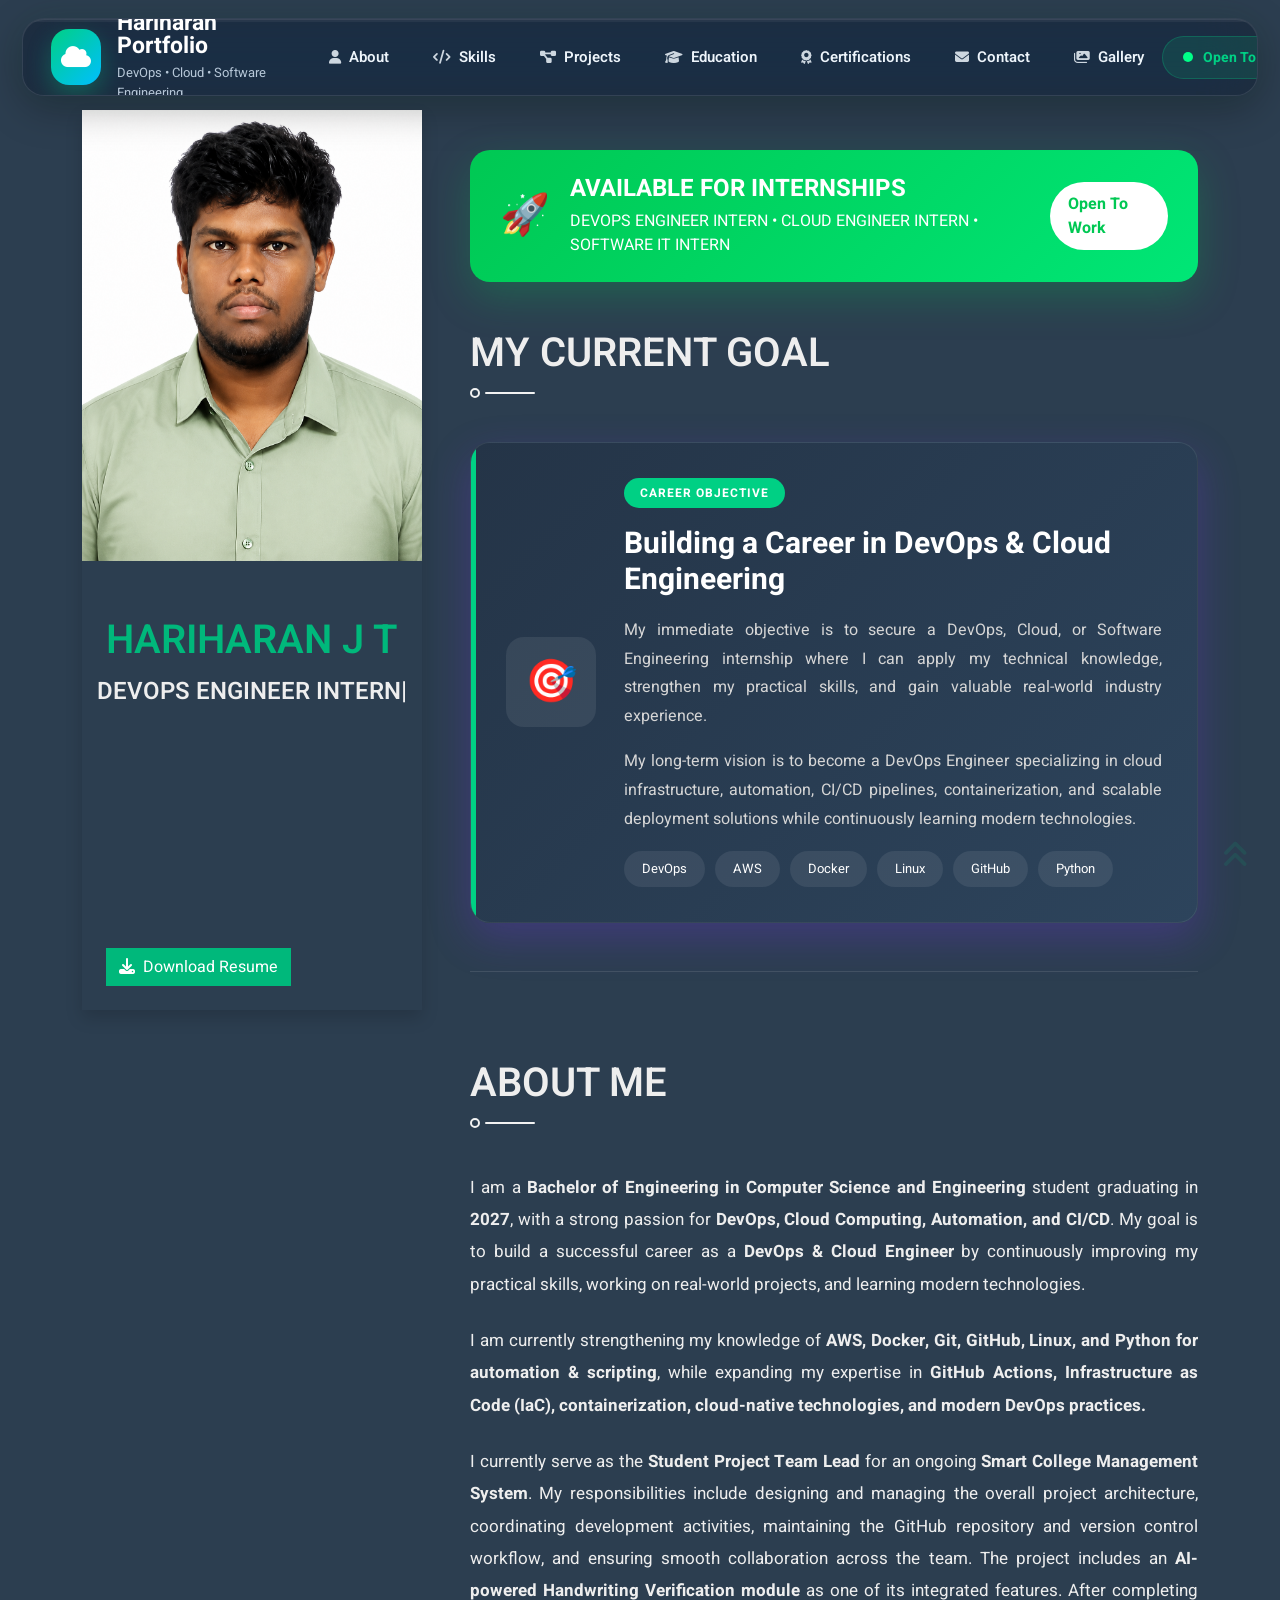
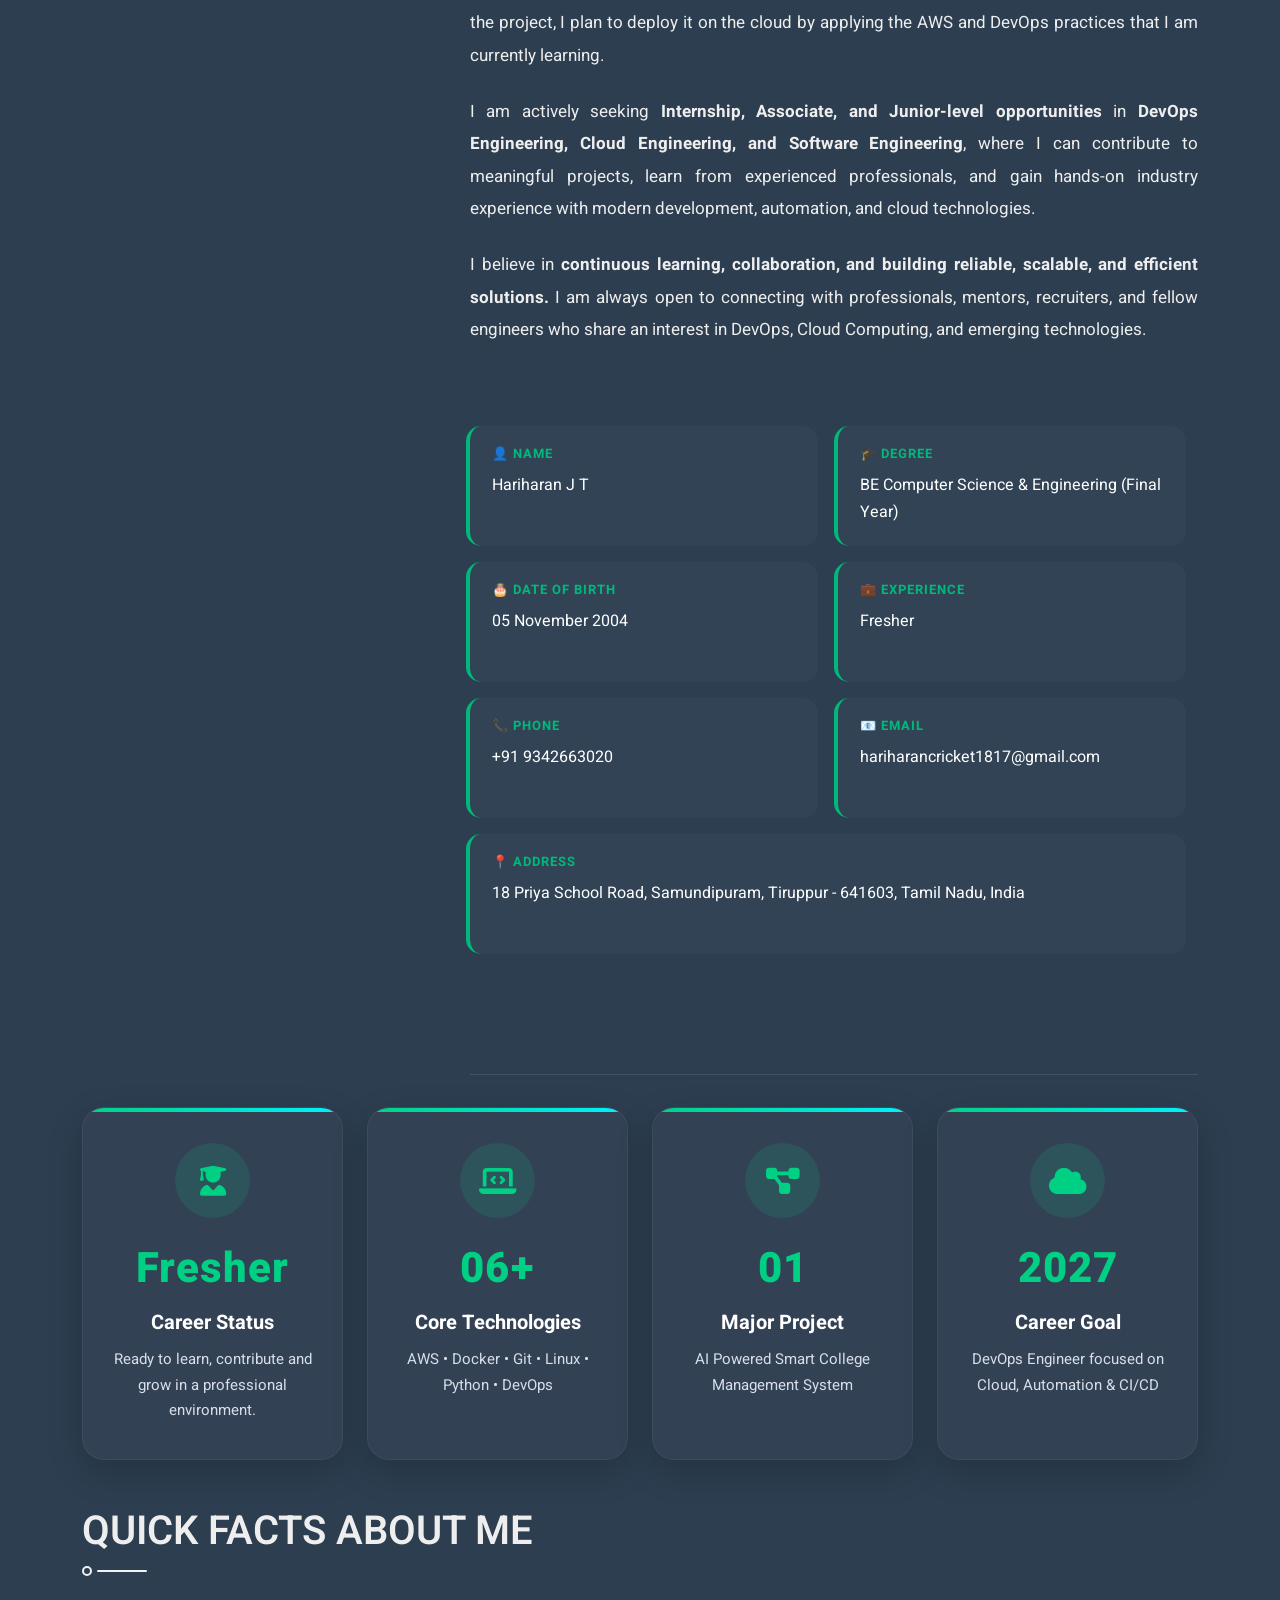
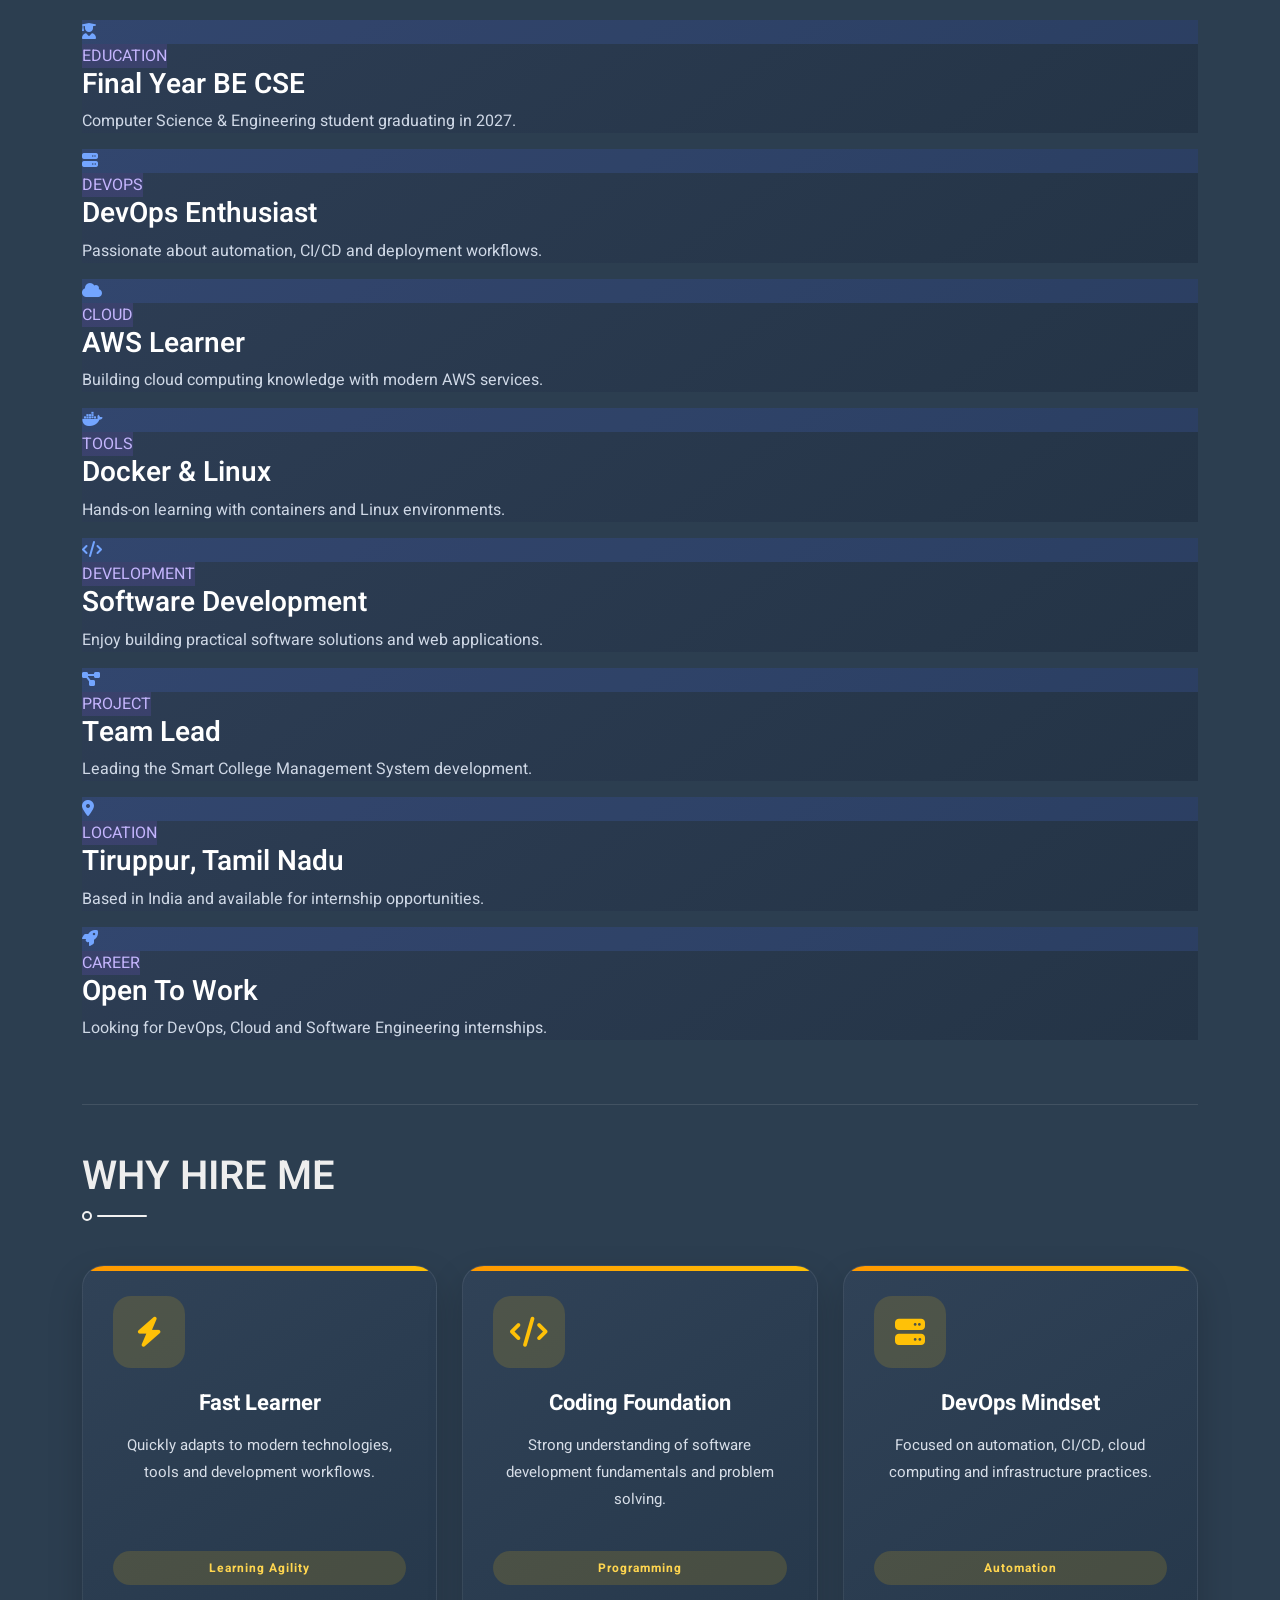
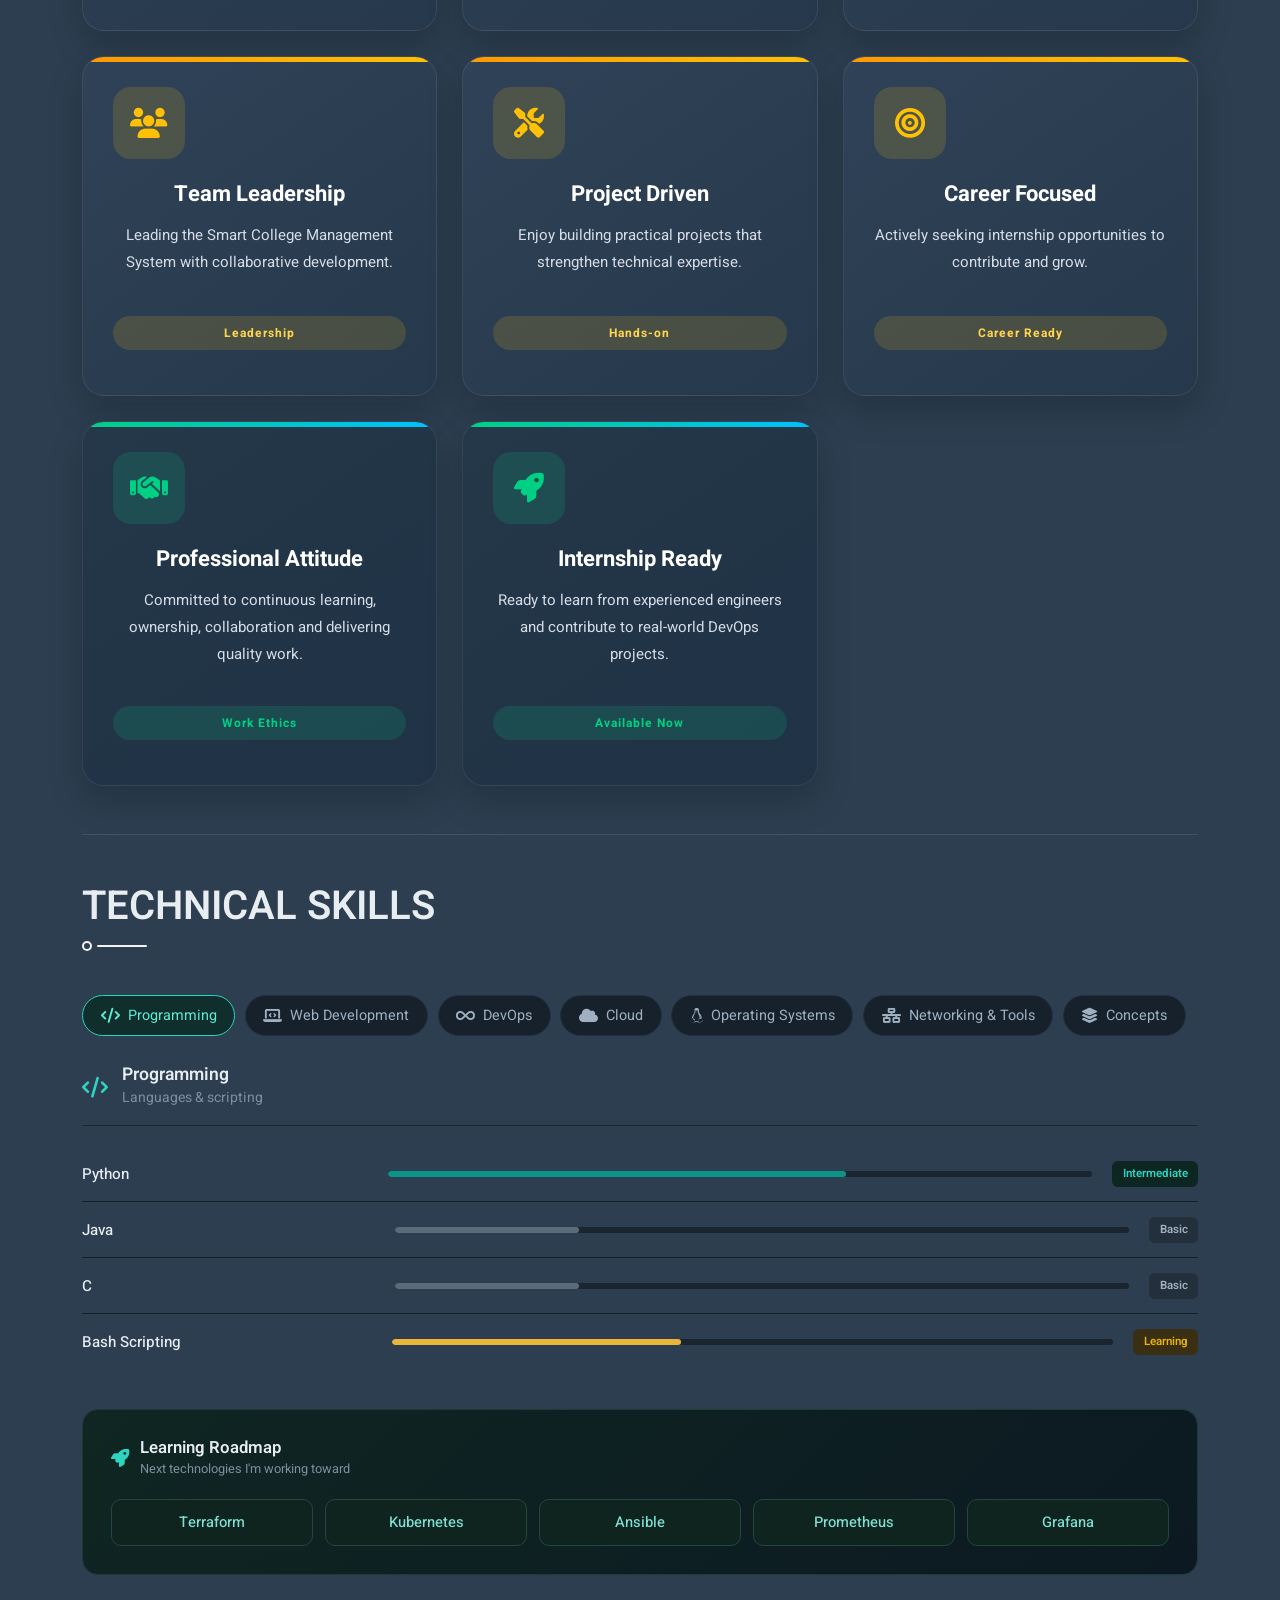
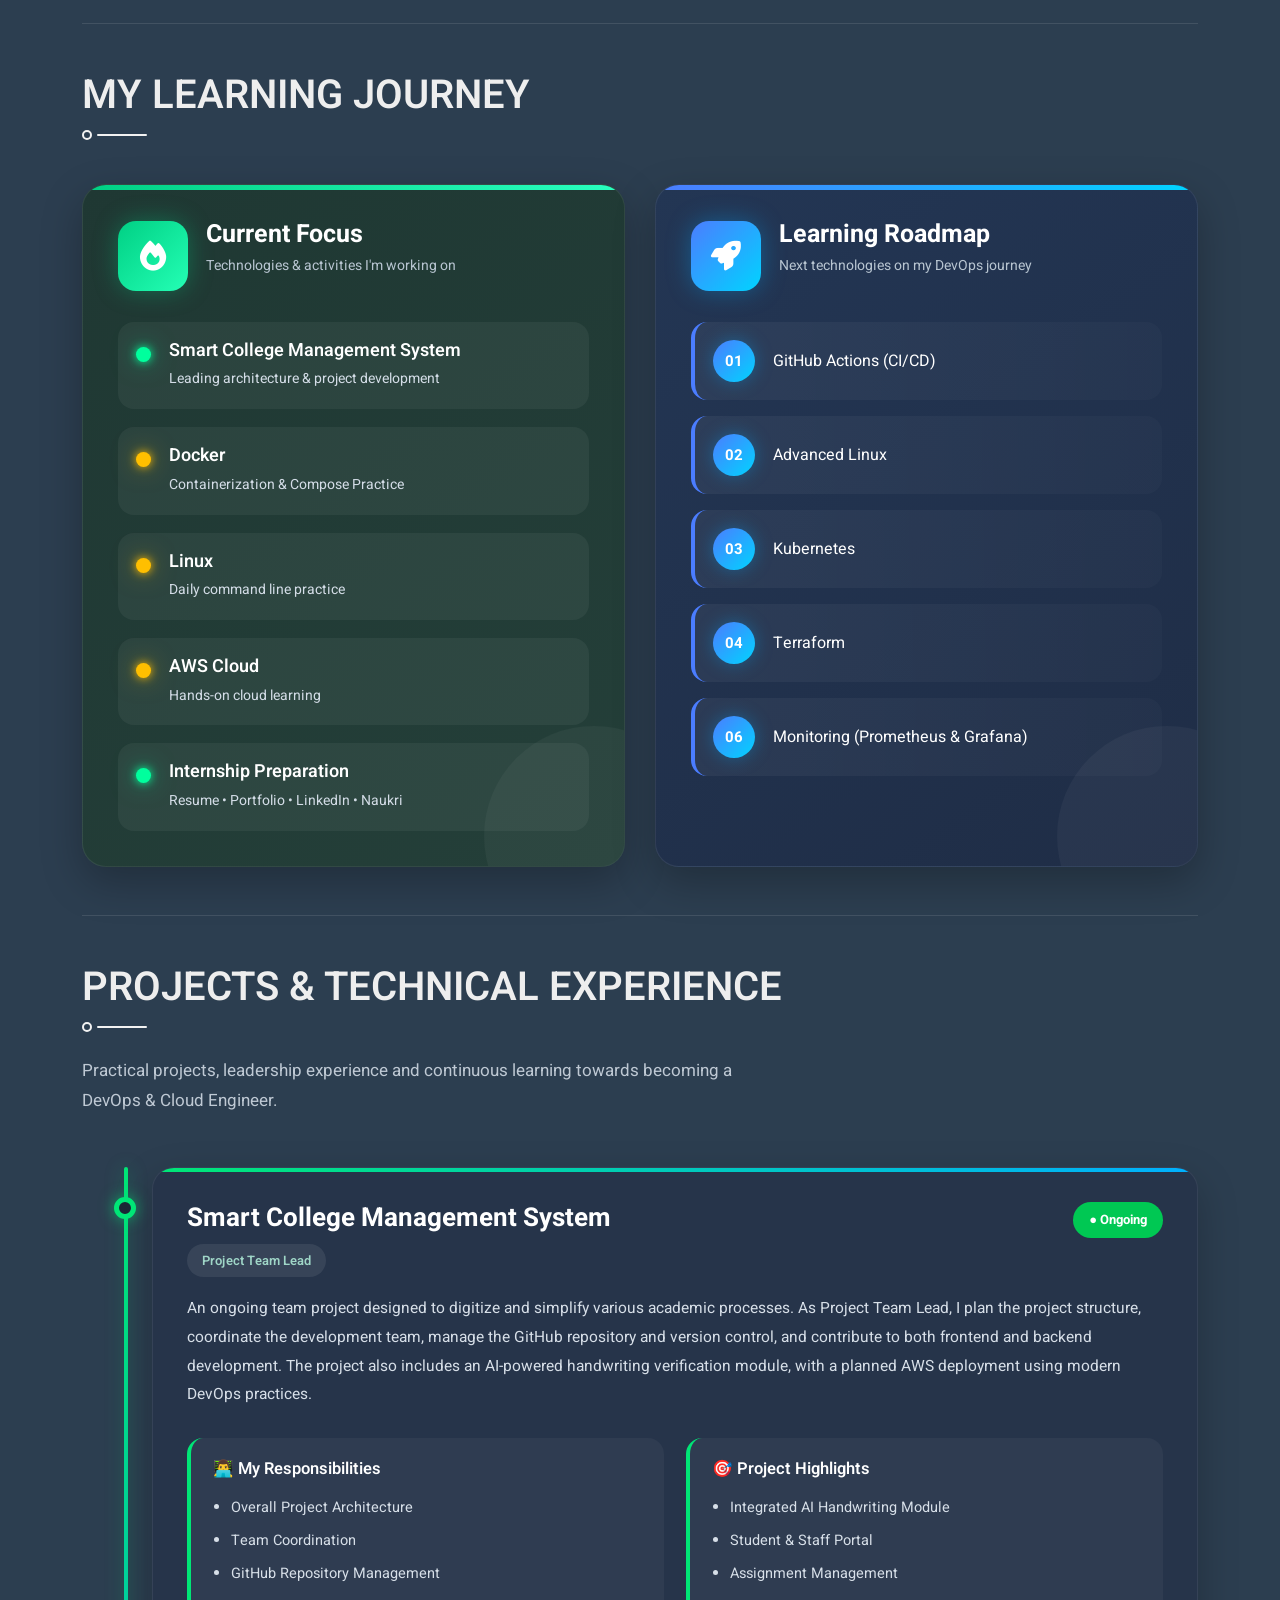
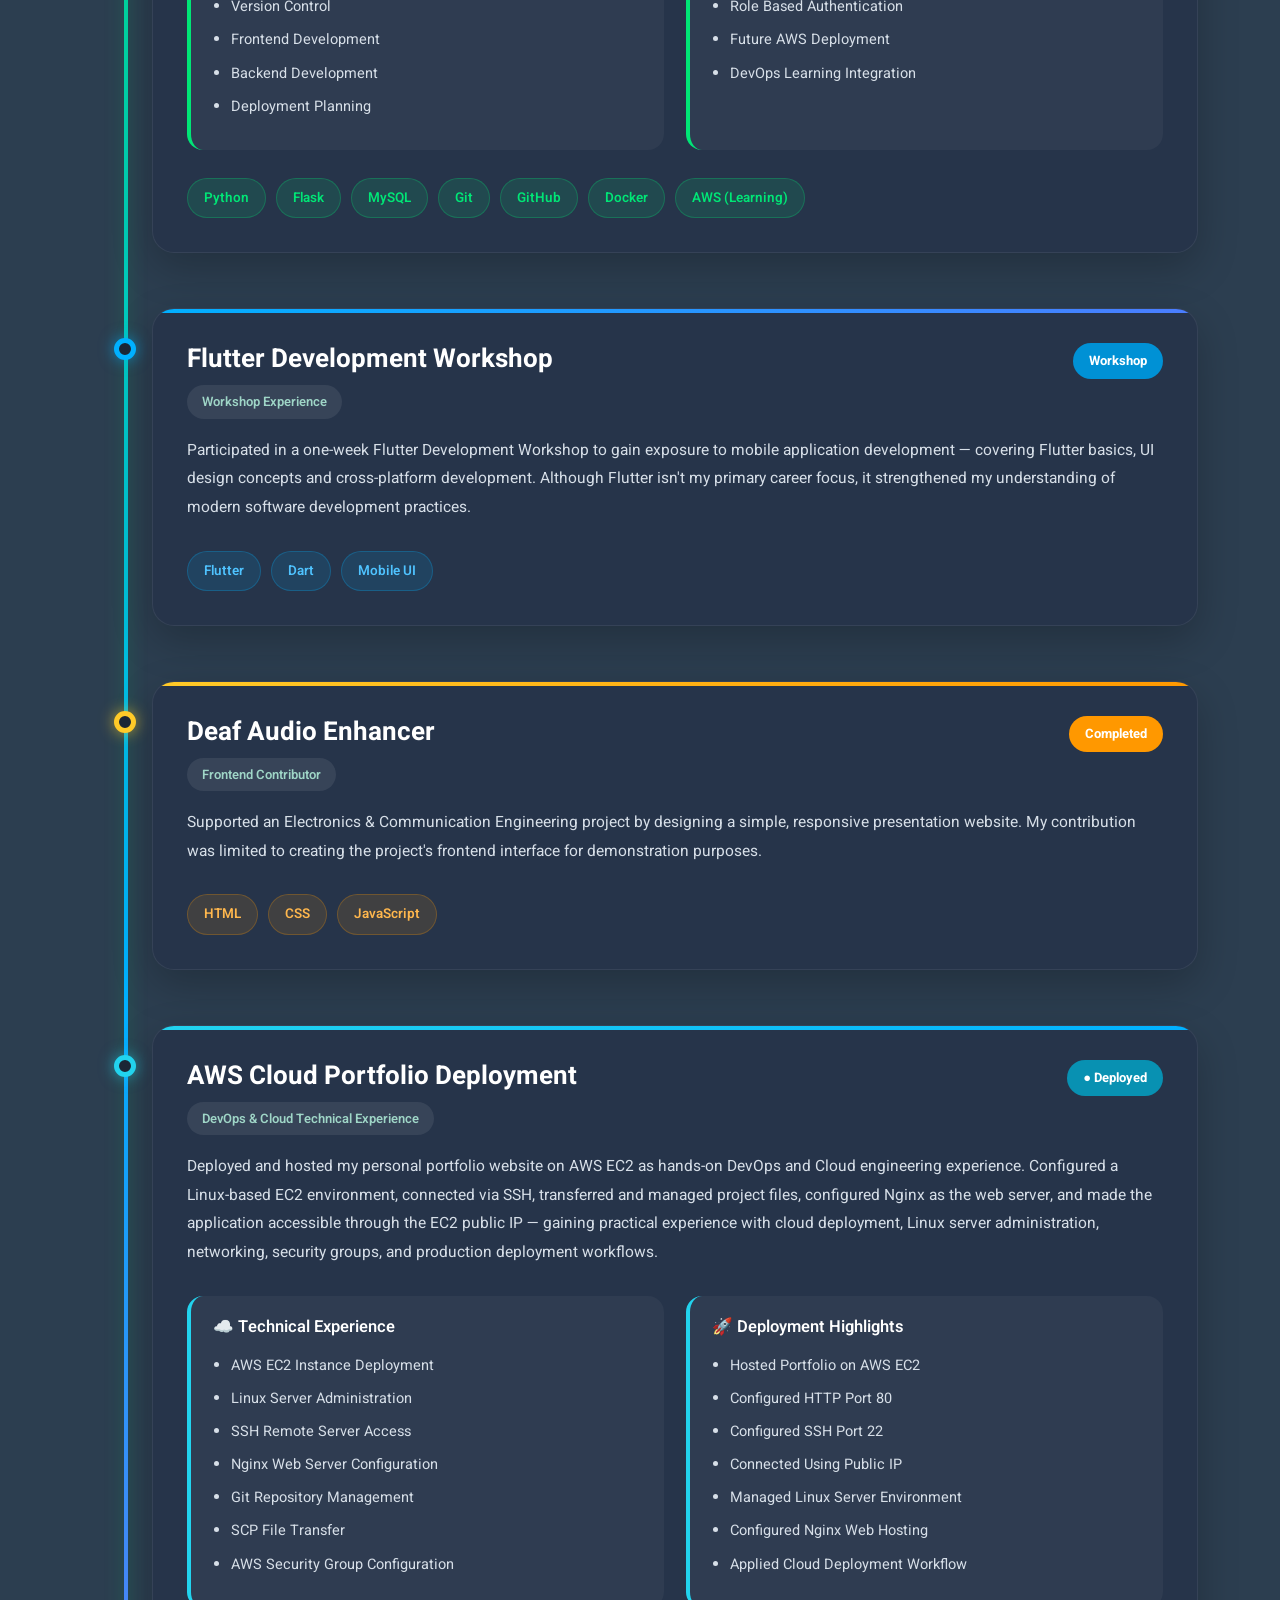
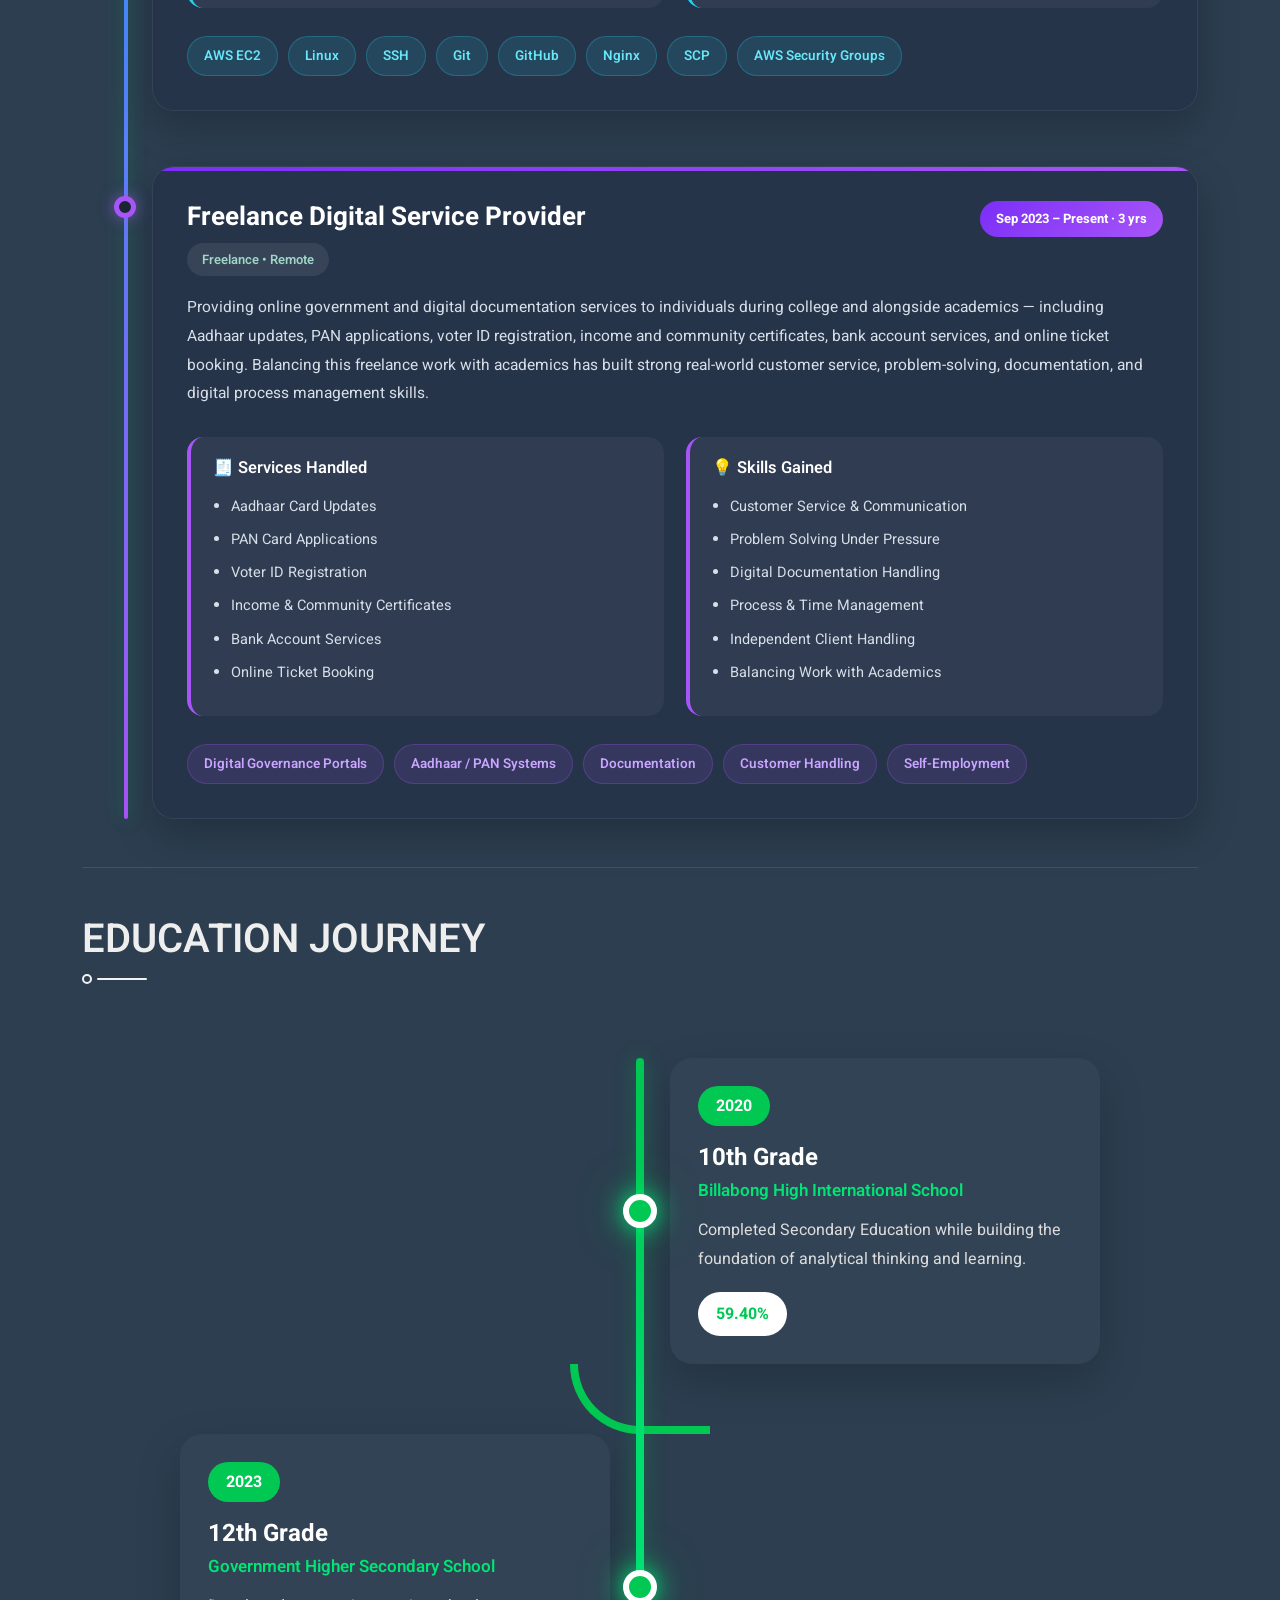
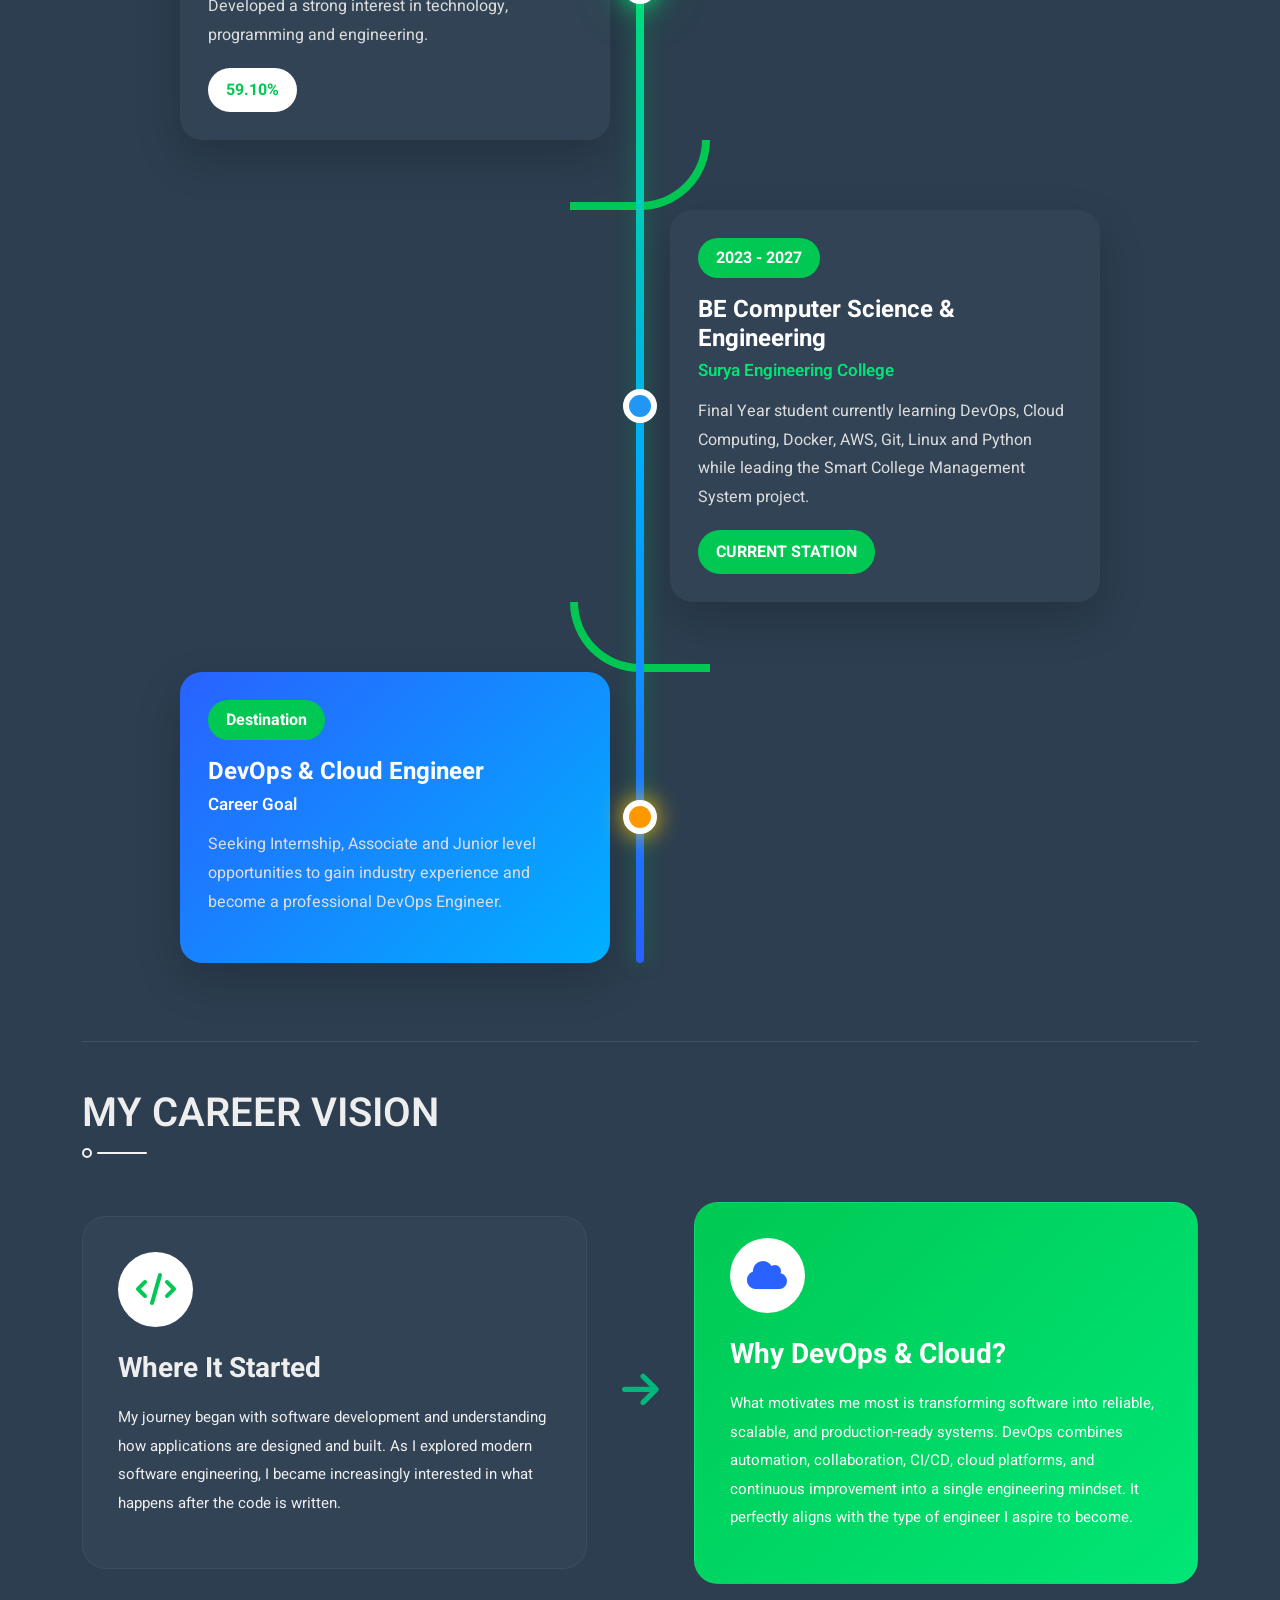
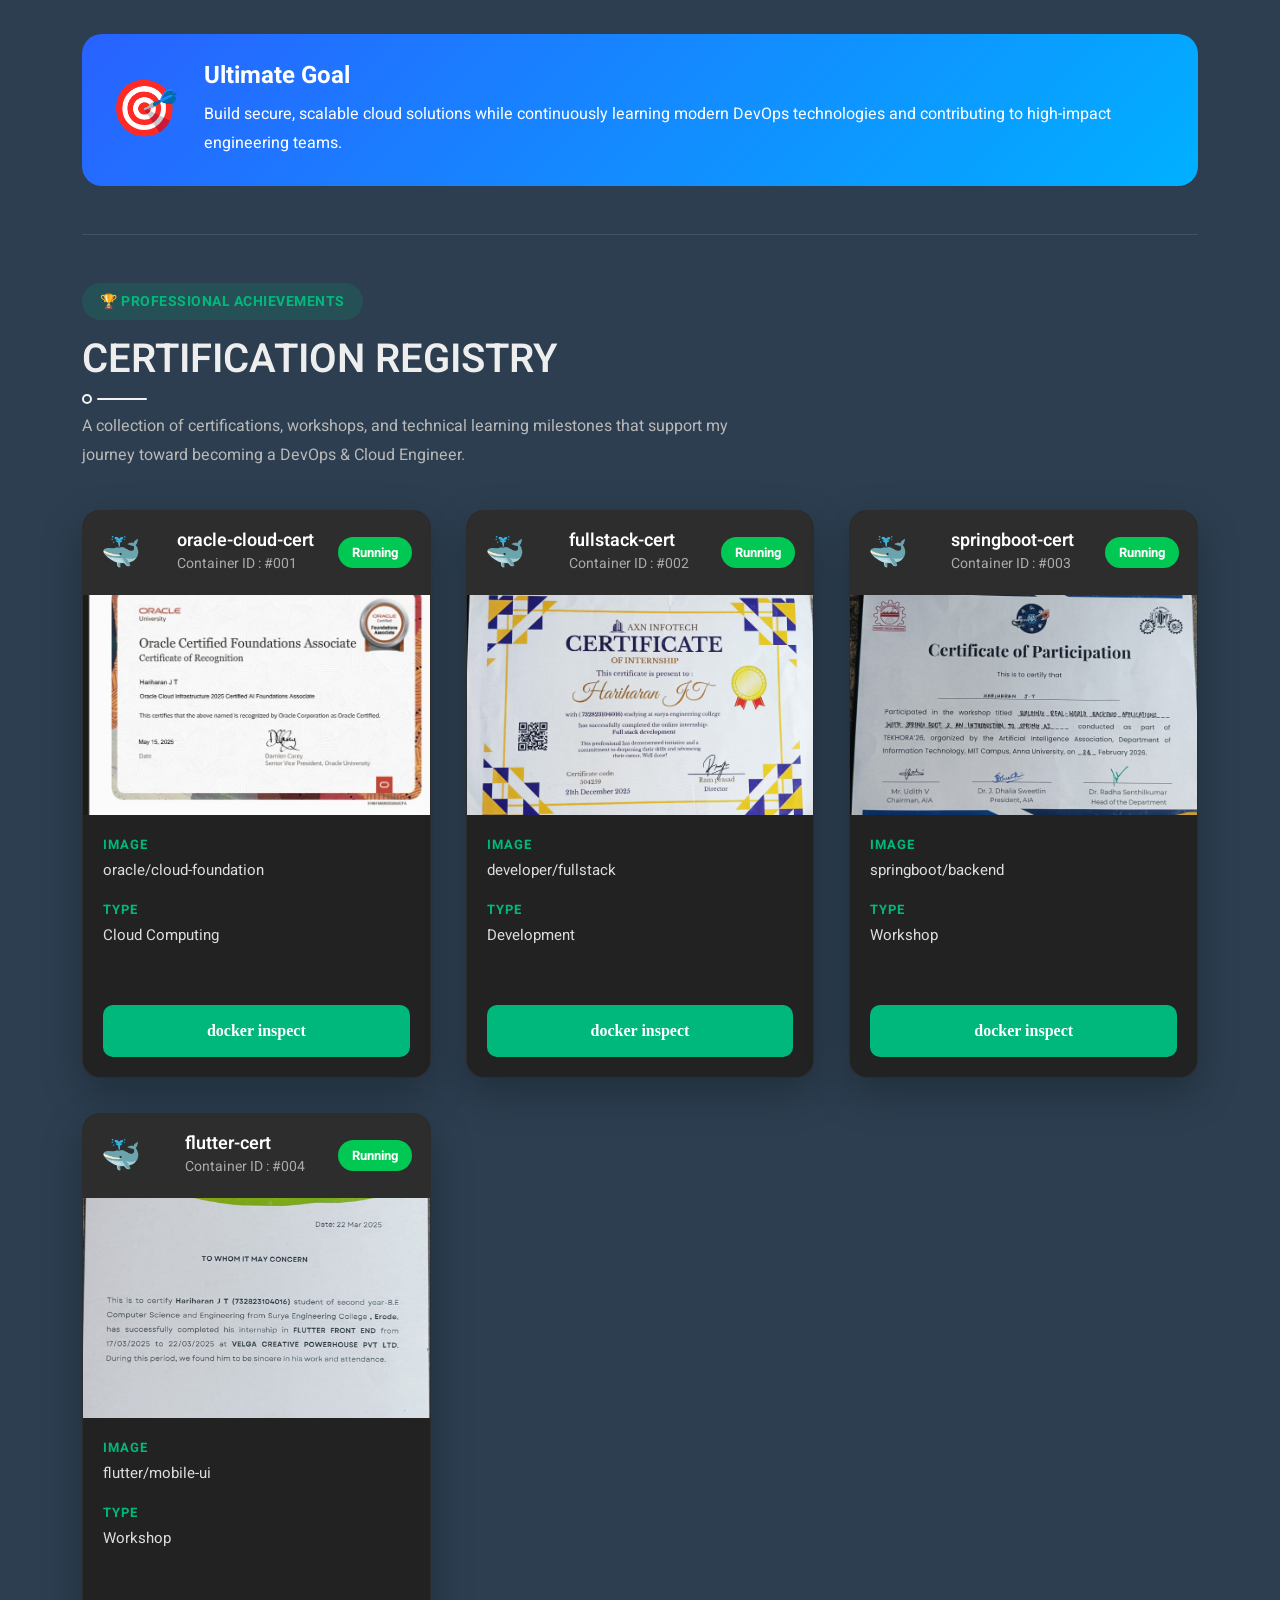
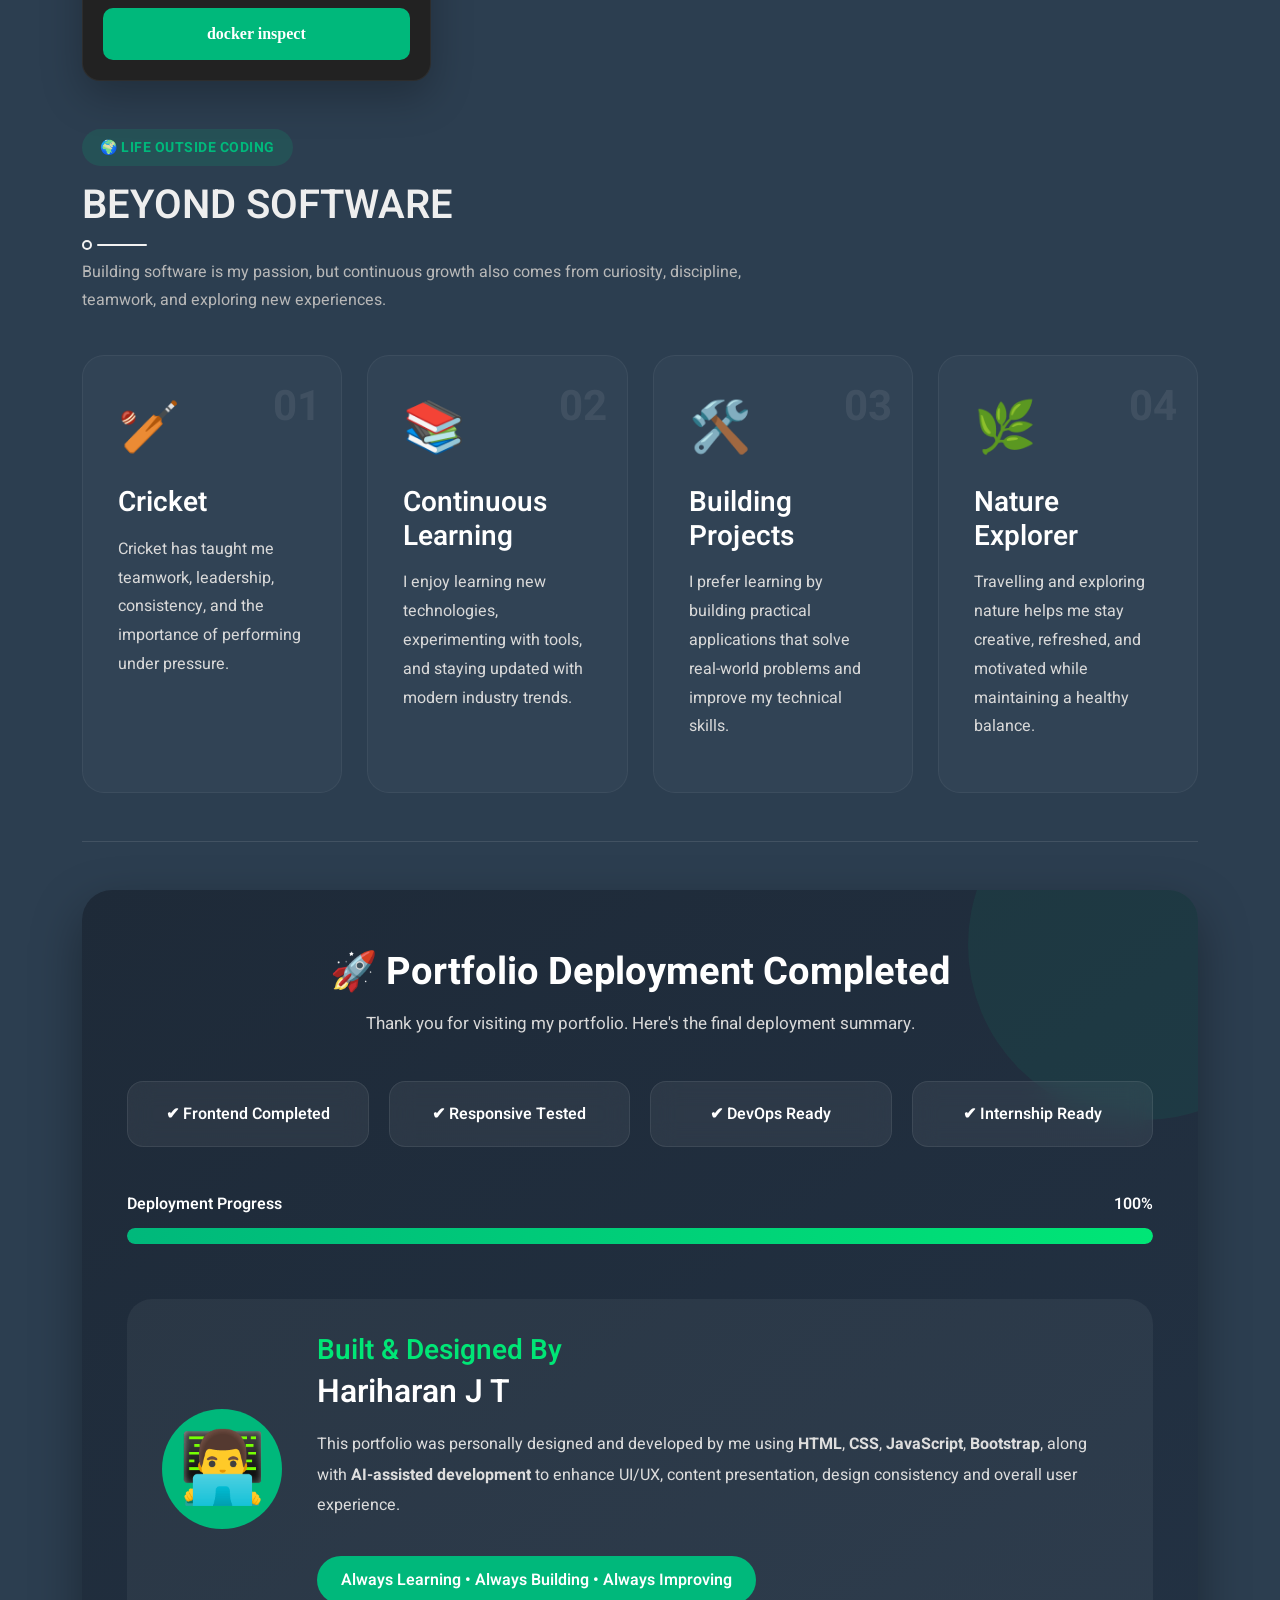
==== commit a0707738: "added gallery" ====
--- a/index.html
+++ b/index.html
@@ -362,6 +362,8 @@
 
             <li><a href="#contact"><i class="fas fa-envelope"></i> Contact</a></li>
 
+            <li><a href="gallery.html"><i class="fas fa-images"></i> Gallery</a></li>
+
         </ul>
 
         <!-- Right Side -->
@@ -399,7 +401,7 @@
             <div class="row g-5">
                 <div class="col-lg-4 sticky-lg-top vh-100">
                     <div class="d-flex flex-column h-100 text-center overflow-auto shadow">
-                        <img class="w-150 img-fluid mb-5" src="hh1.png" alt="Image">
+                        <img class="w-150 img-fluid mb-5" src="assets/hh1.png" alt="Image">
                         <h1 class="text-primary mt-2">HARIHARAN J T</h1>
                         <div class="mb-4" style="height: 20px;">
                             <h4 class="typed-text-output d-inline-block text-light"></h4>
@@ -407,7 +409,7 @@
                         </div>
                       
                         <div class="d-flex align-items-end justify-content-between border-center mt-auto p-4">
-                           <a href="Hariharan_J_T_Resume.pdf" download class="btn btn-primary"> <i class="fa-solid fa-download me-2"></i>Download Resume</a>
+                           <a href="assets/Hariharan_J_T_Resume.pdf" download class="btn btn-primary"> <i class="fa-solid fa-download me-2"></i>Download Resume</a>
                             
                         </div>
                     </div>
@@ -1814,7 +1816,7 @@
 
         </div>
 
-        <img src="WhatsApp Image 2026-05-26 at 12.56.05.jpeg"
+        <img src="assets/WhatsApp Image 2026-05-26 at 12.56.05.jpeg"
              class="certificate-image">
 
         <div class="container-info">
@@ -1829,7 +1831,7 @@
 
         </div>
 
-        <a href="WhatsApp Image 2026-05-26 at 12.56.05.jpeg"
+        <a href="assets/WhatsApp Image 2026-05-26 at 12.56.05.jpeg"
            data-lightbox="registry"
            class="inspect-btn">
 
@@ -1864,7 +1866,7 @@
 
         </div>
 
-        <img src="C1.jpeg"
+        <img src="assets/C1.jpeg"
              class="certificate-image">
 
         <div class="container-info">
@@ -1879,7 +1881,7 @@
 
         </div>
 
-        <a href="C1.jpeg"
+        <a href="assets/C1.jpeg"
            data-lightbox="registry"
            class="inspect-btn">
 
@@ -1915,7 +1917,7 @@
 
         </div>
 
-        <img src="C2.jpeg"
+        <img src="assets/C2.jpeg"
              class="certificate-image">
 
         <div class="container-info">
@@ -1930,7 +1932,7 @@
 
         </div>
 
-        <a href="C2.jpeg"
+        <a href="assets/C2.jpeg"
            data-lightbox="registry"
            class="inspect-btn">
 
@@ -1966,7 +1968,7 @@
 
         </div>
 
-        <img src="C3.jpeg"
+        <img src="assets/C3.jpeg"
              class="certificate-image">
 
         <div class="container-info">
@@ -1981,7 +1983,7 @@
 
         </div>
 
-        <a href="C3.jpeg"
+        <a href="assets/C3.jpeg"
            data-lightbox="registry"
            class="inspect-btn">
 
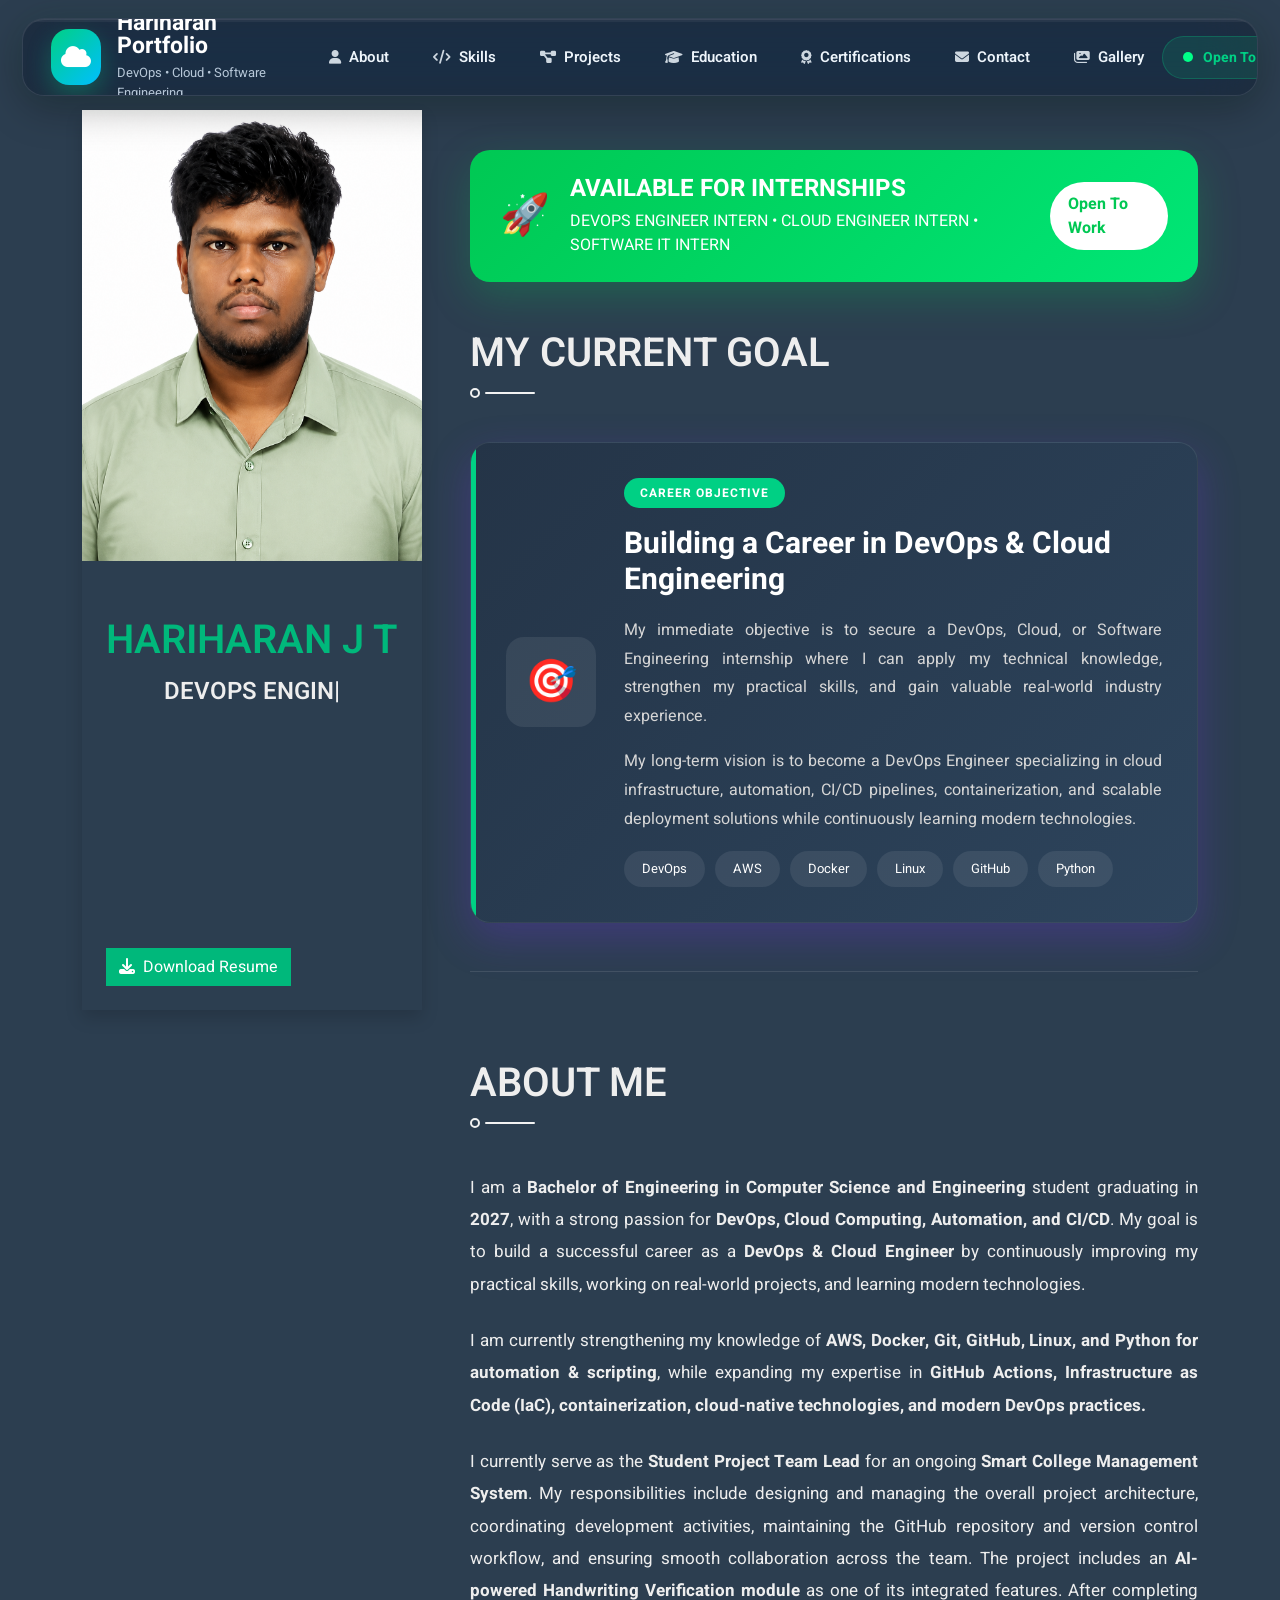
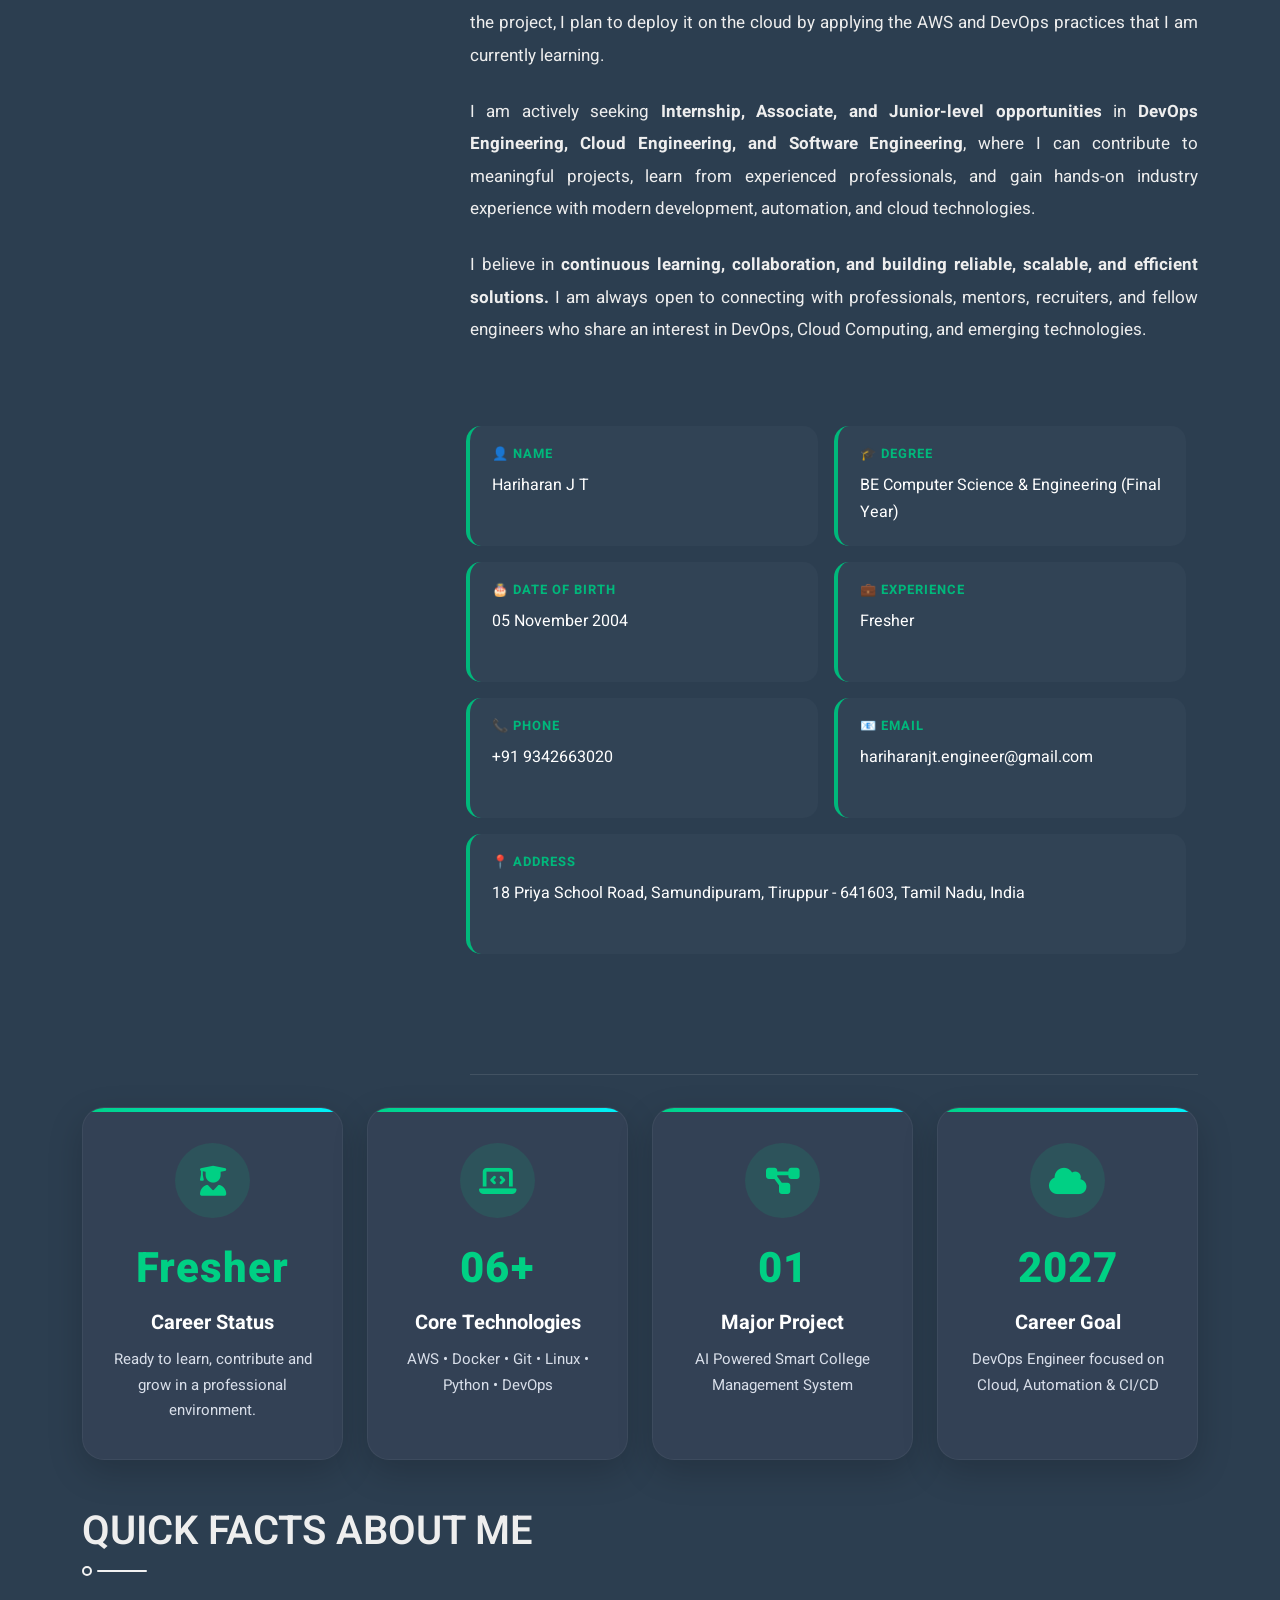
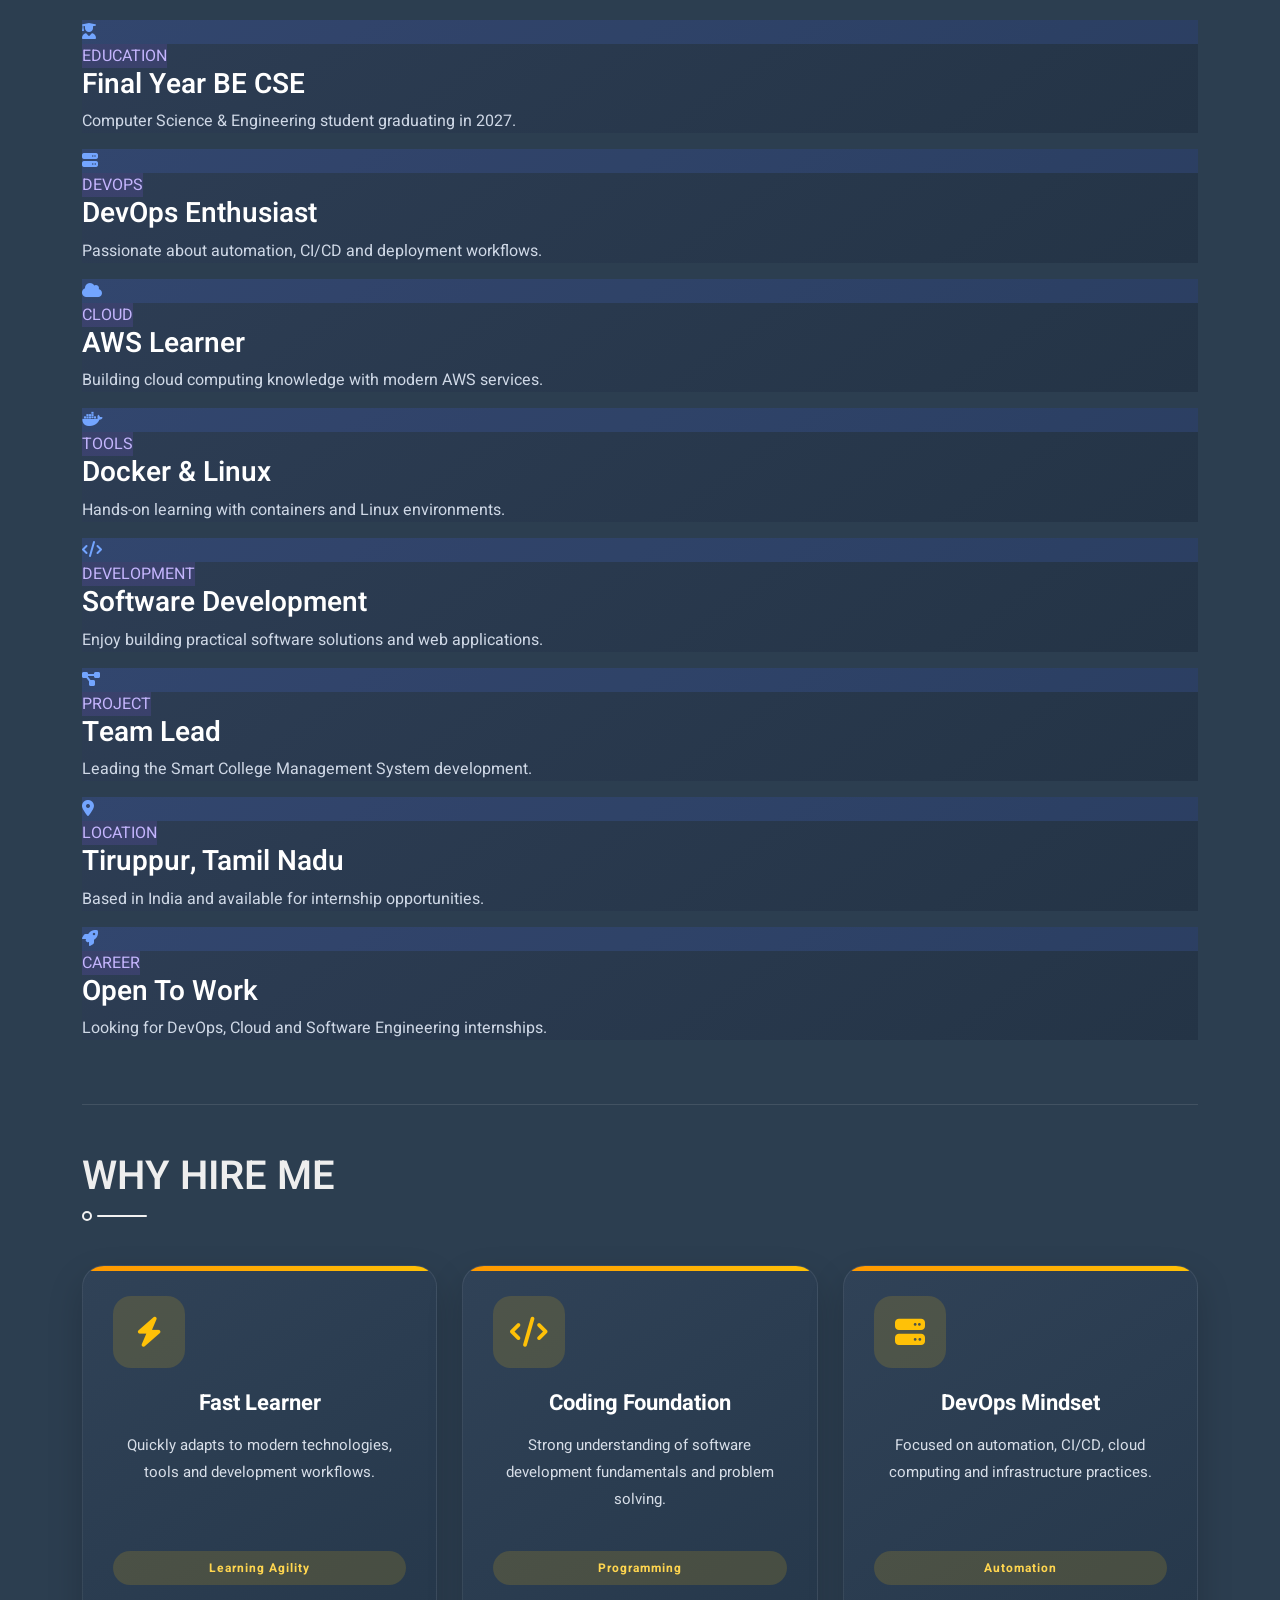
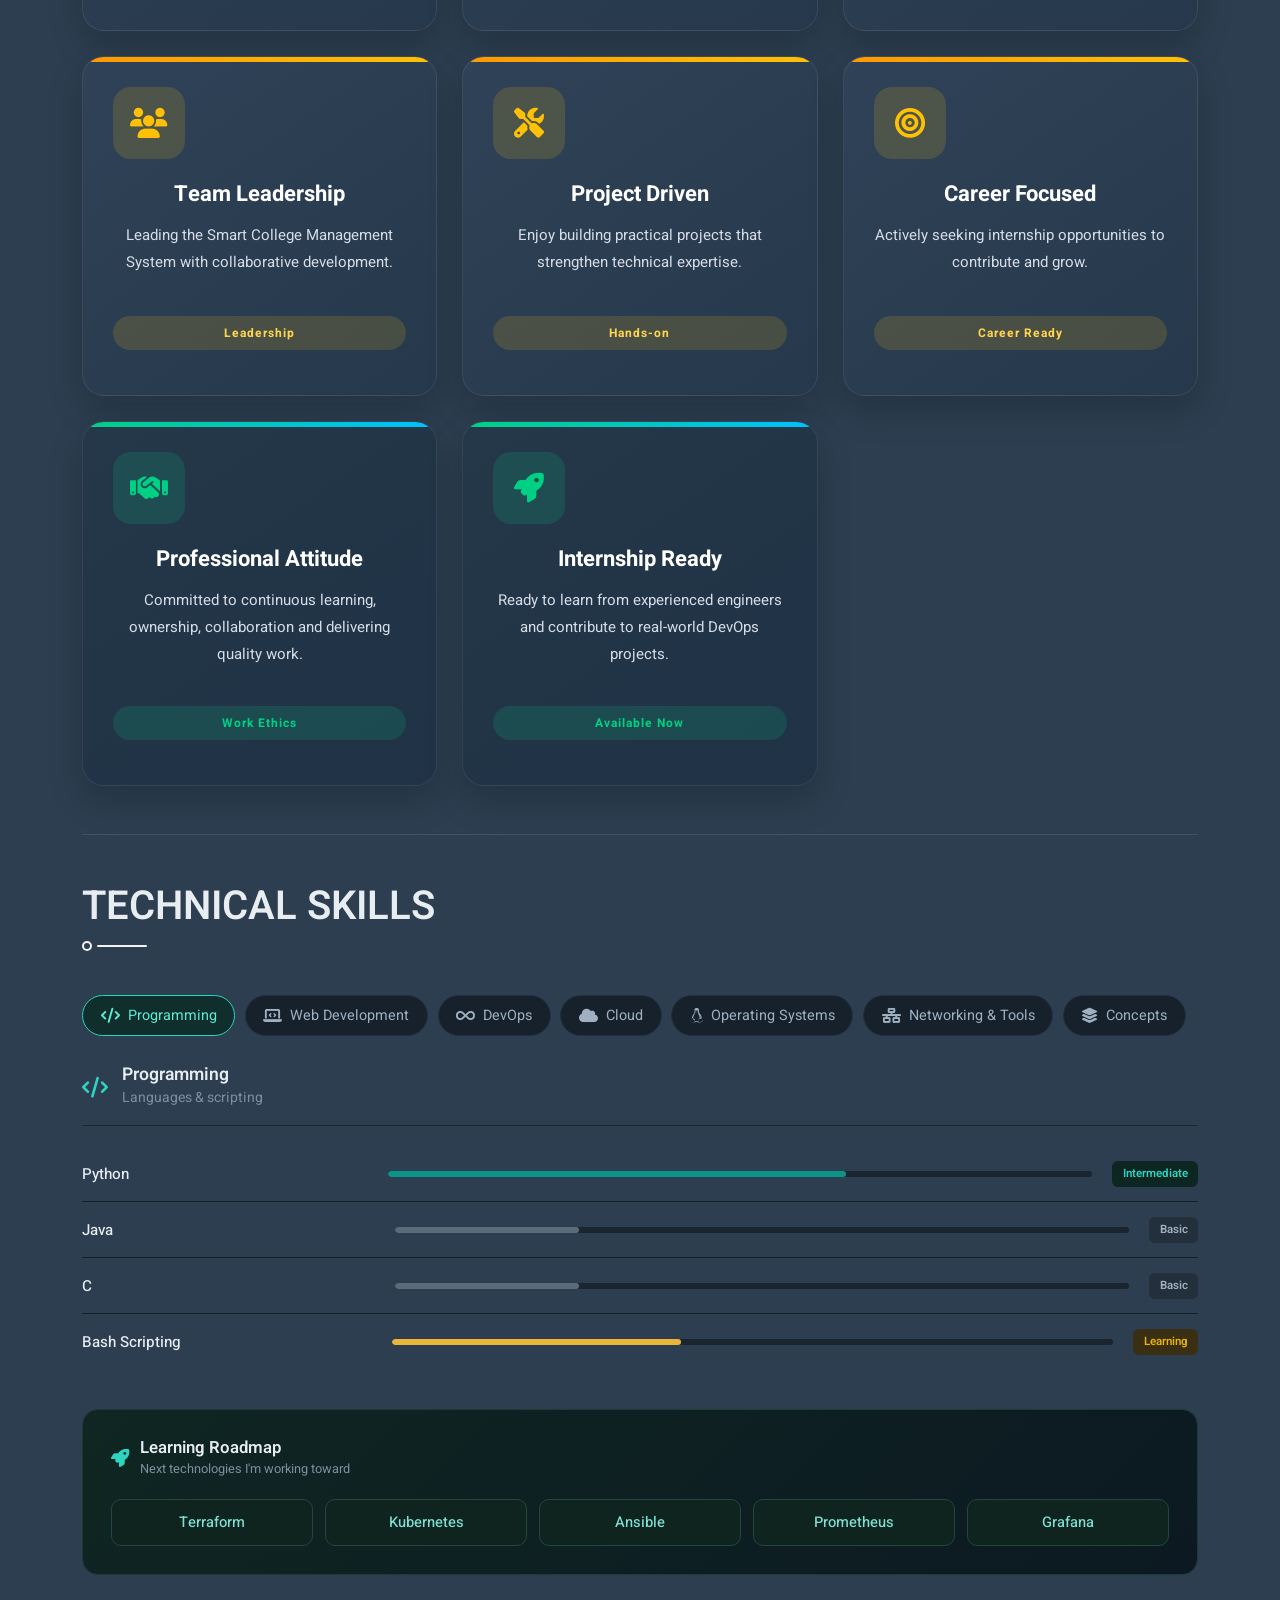
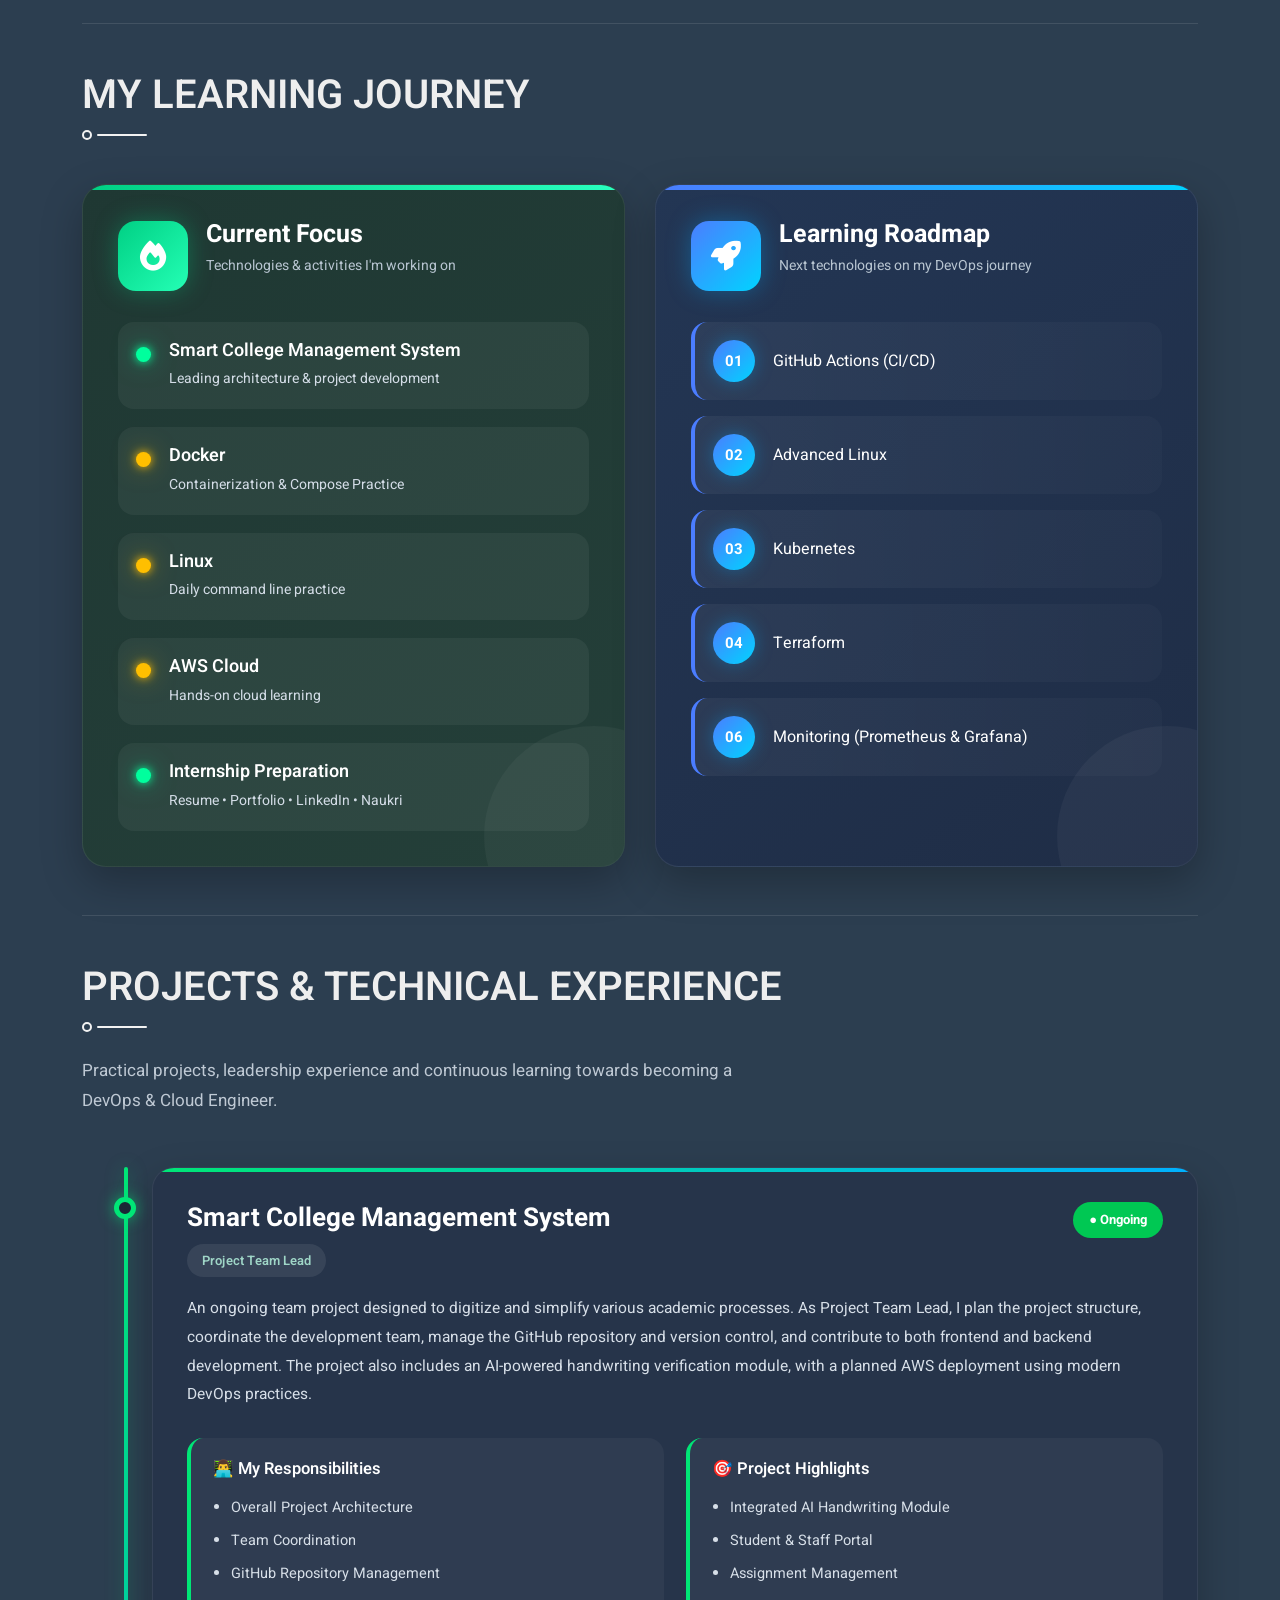
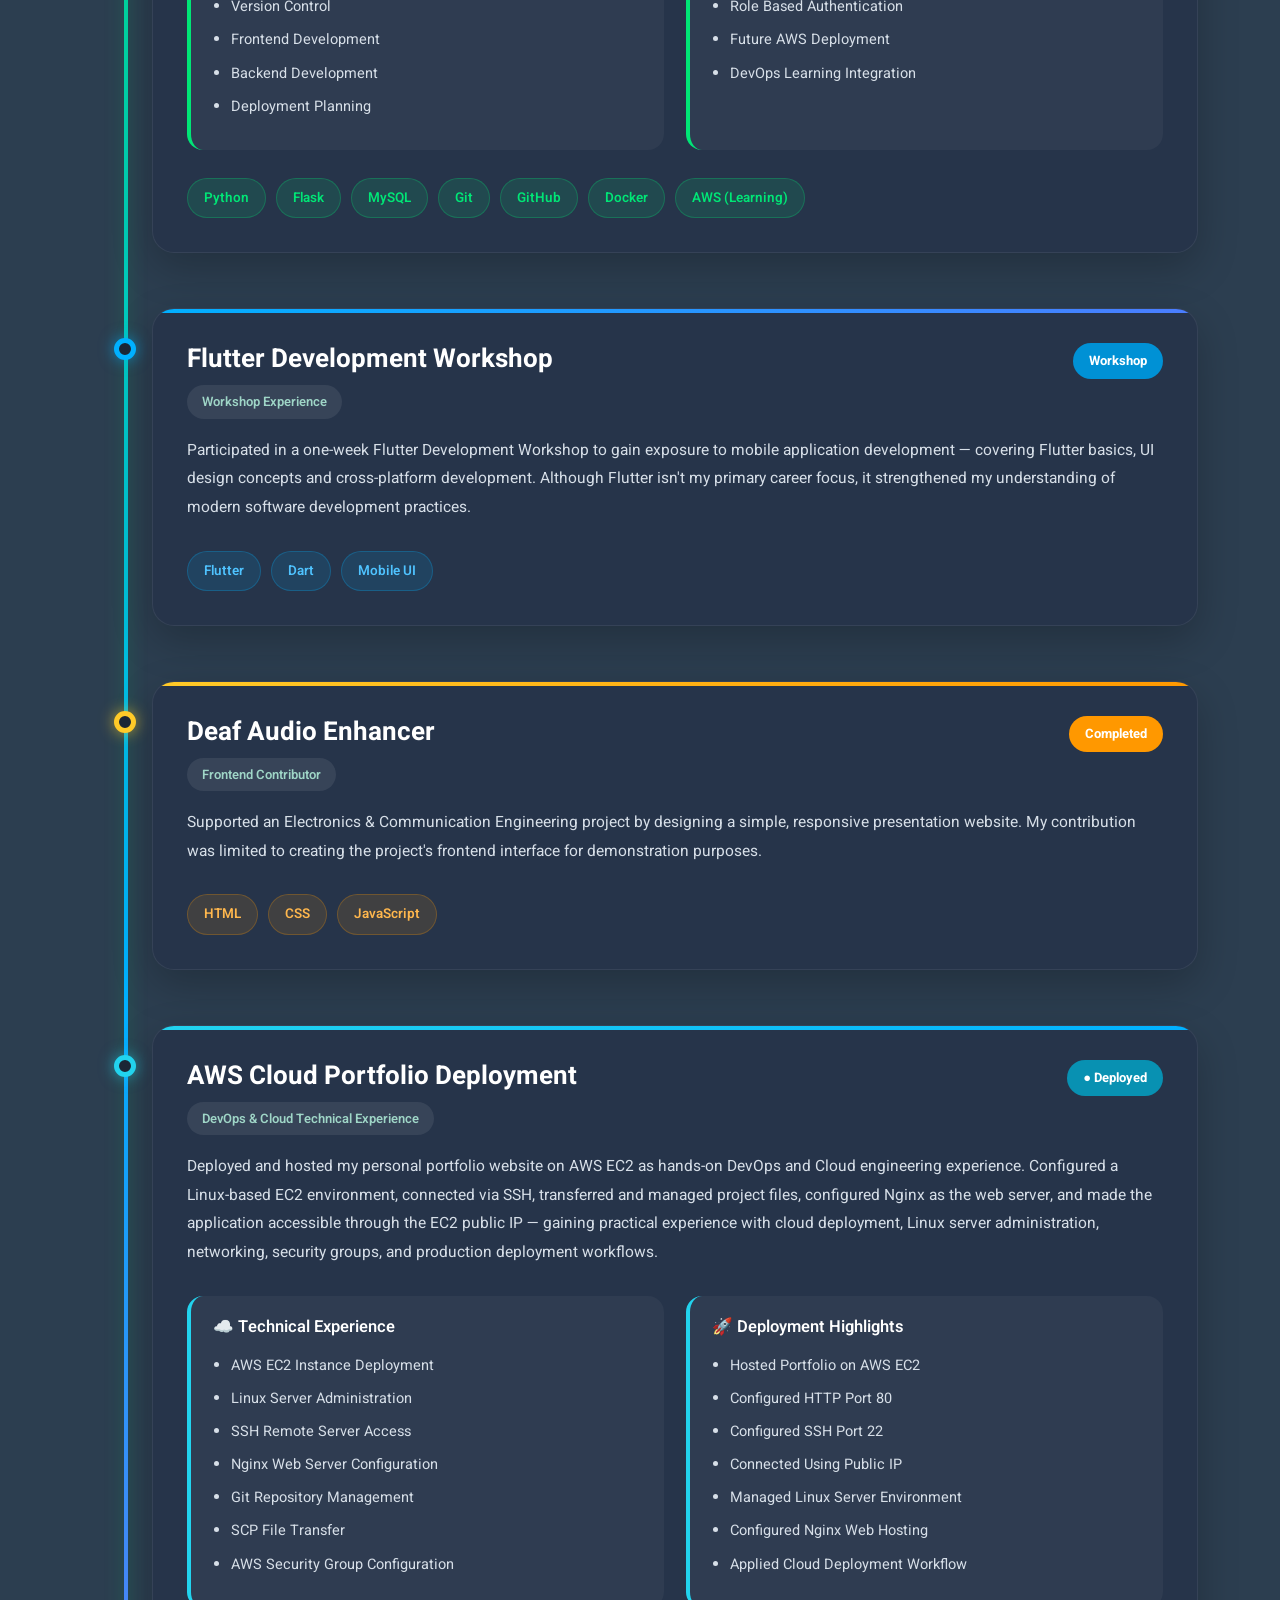
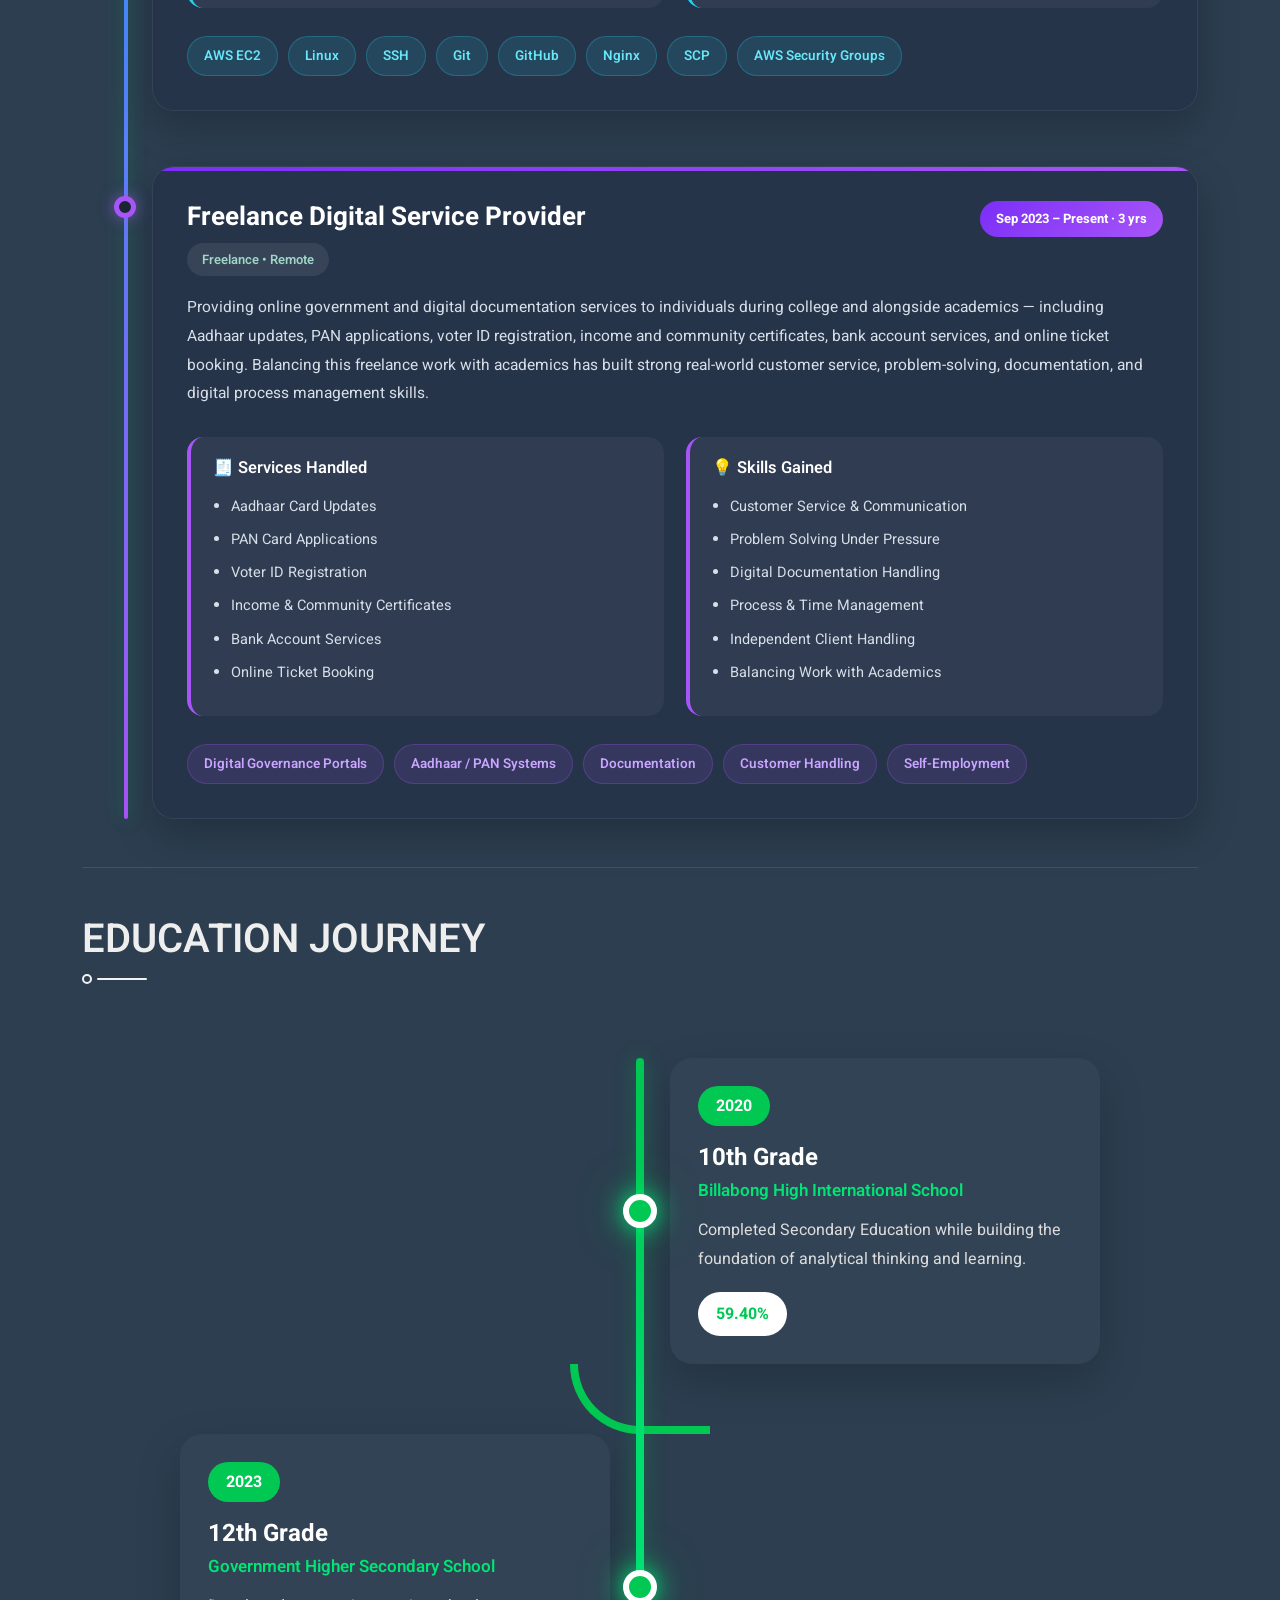
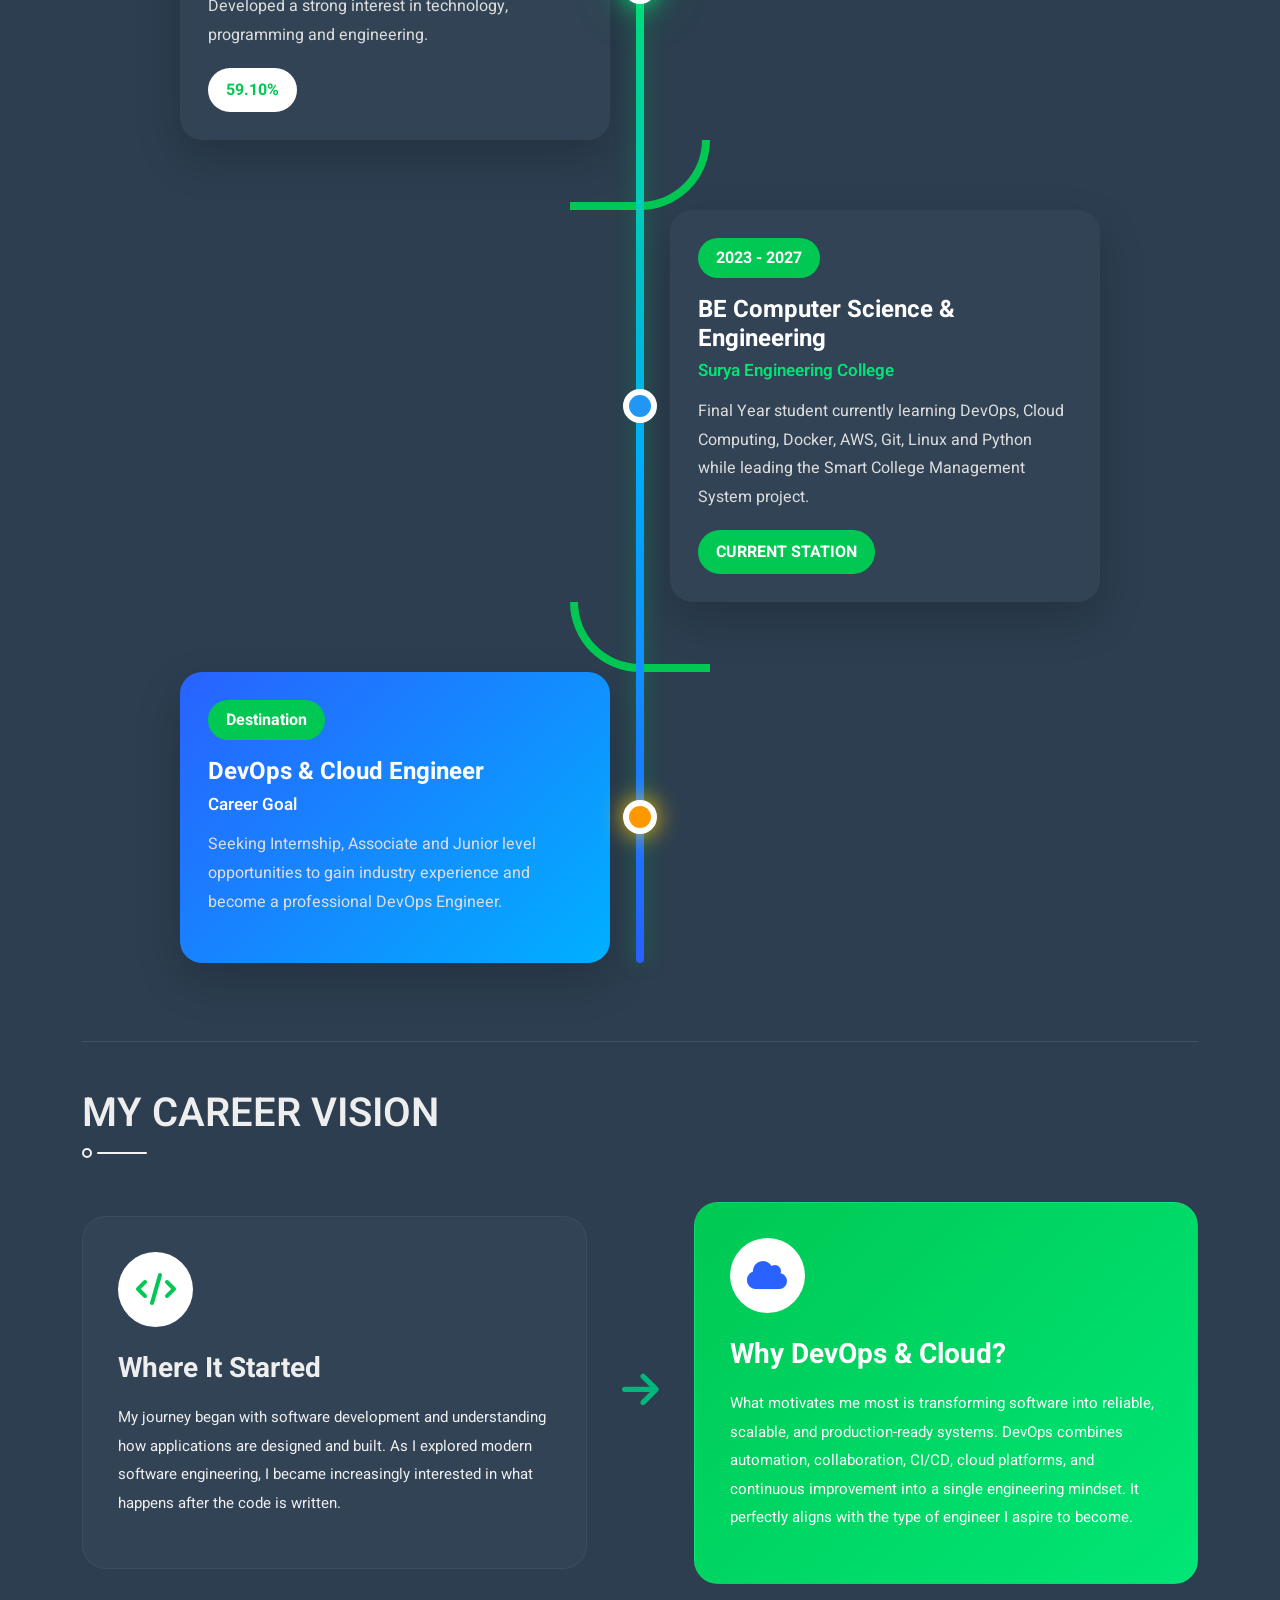
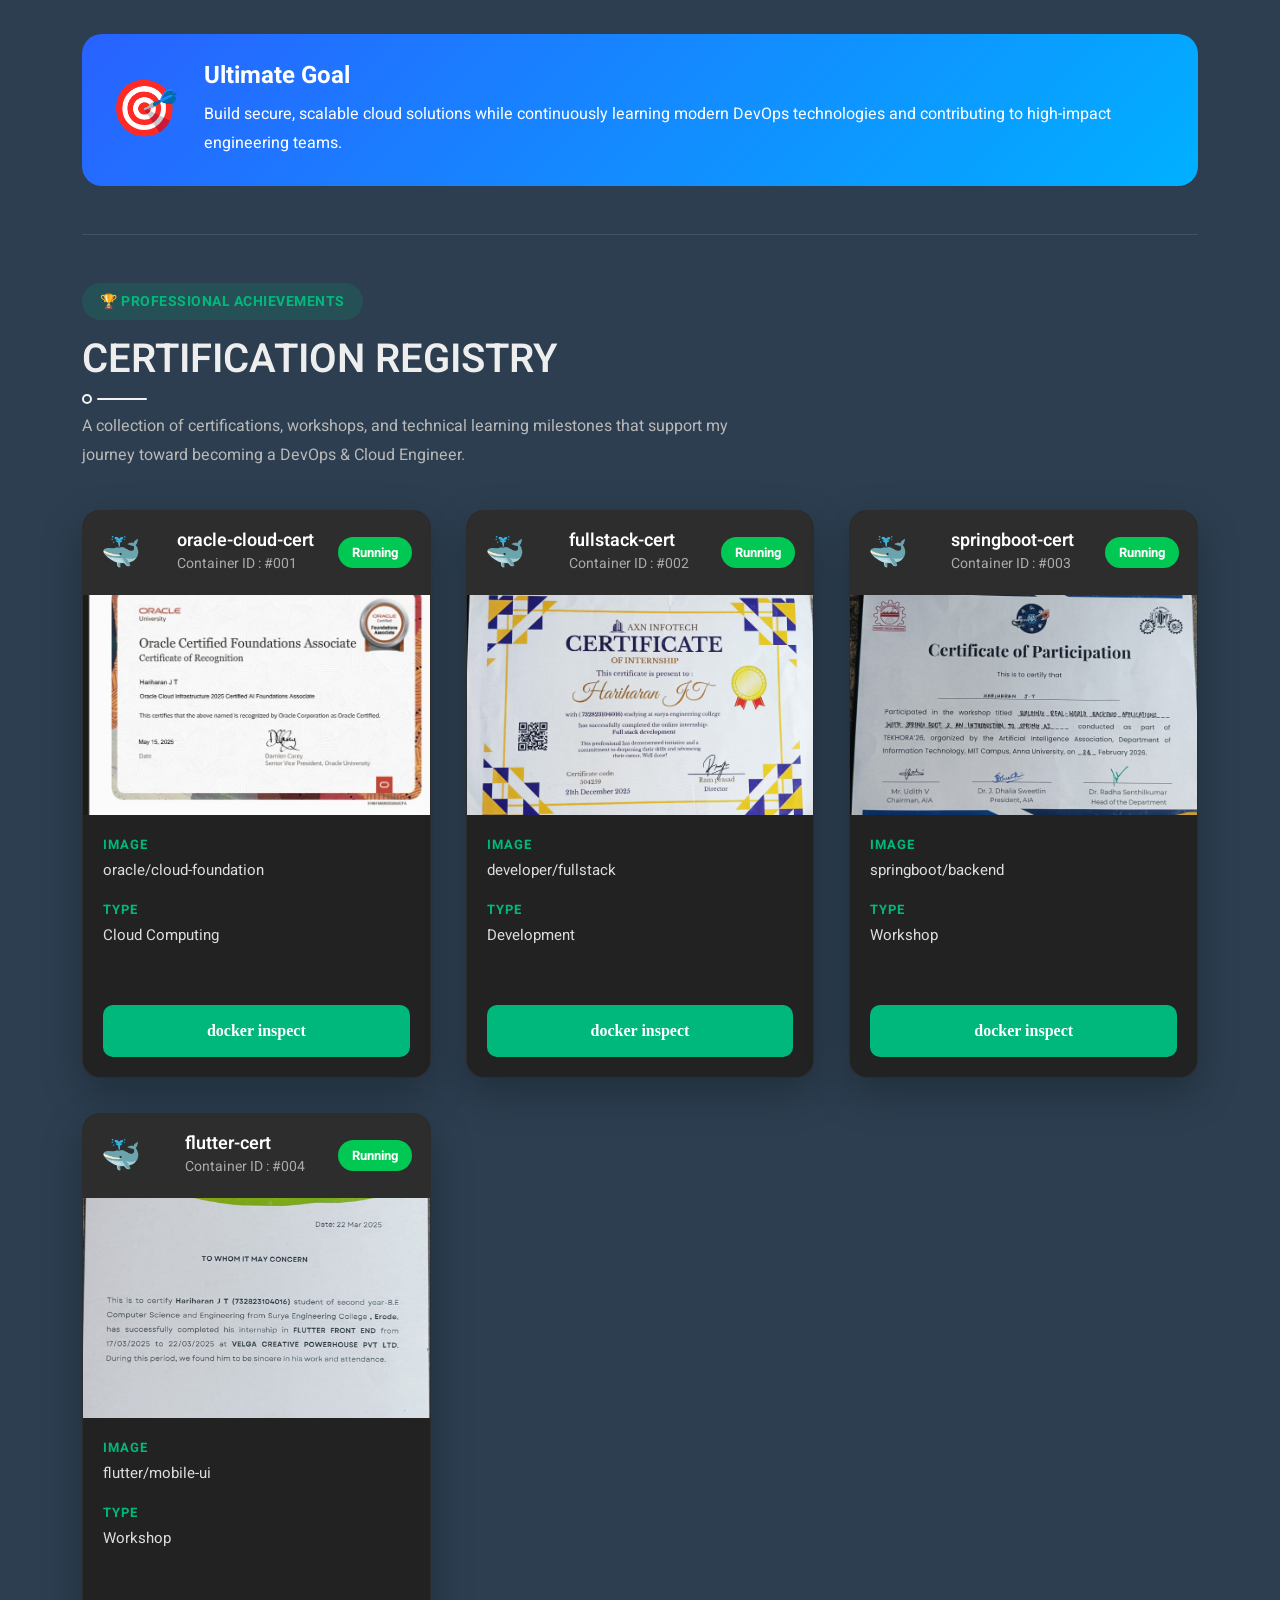
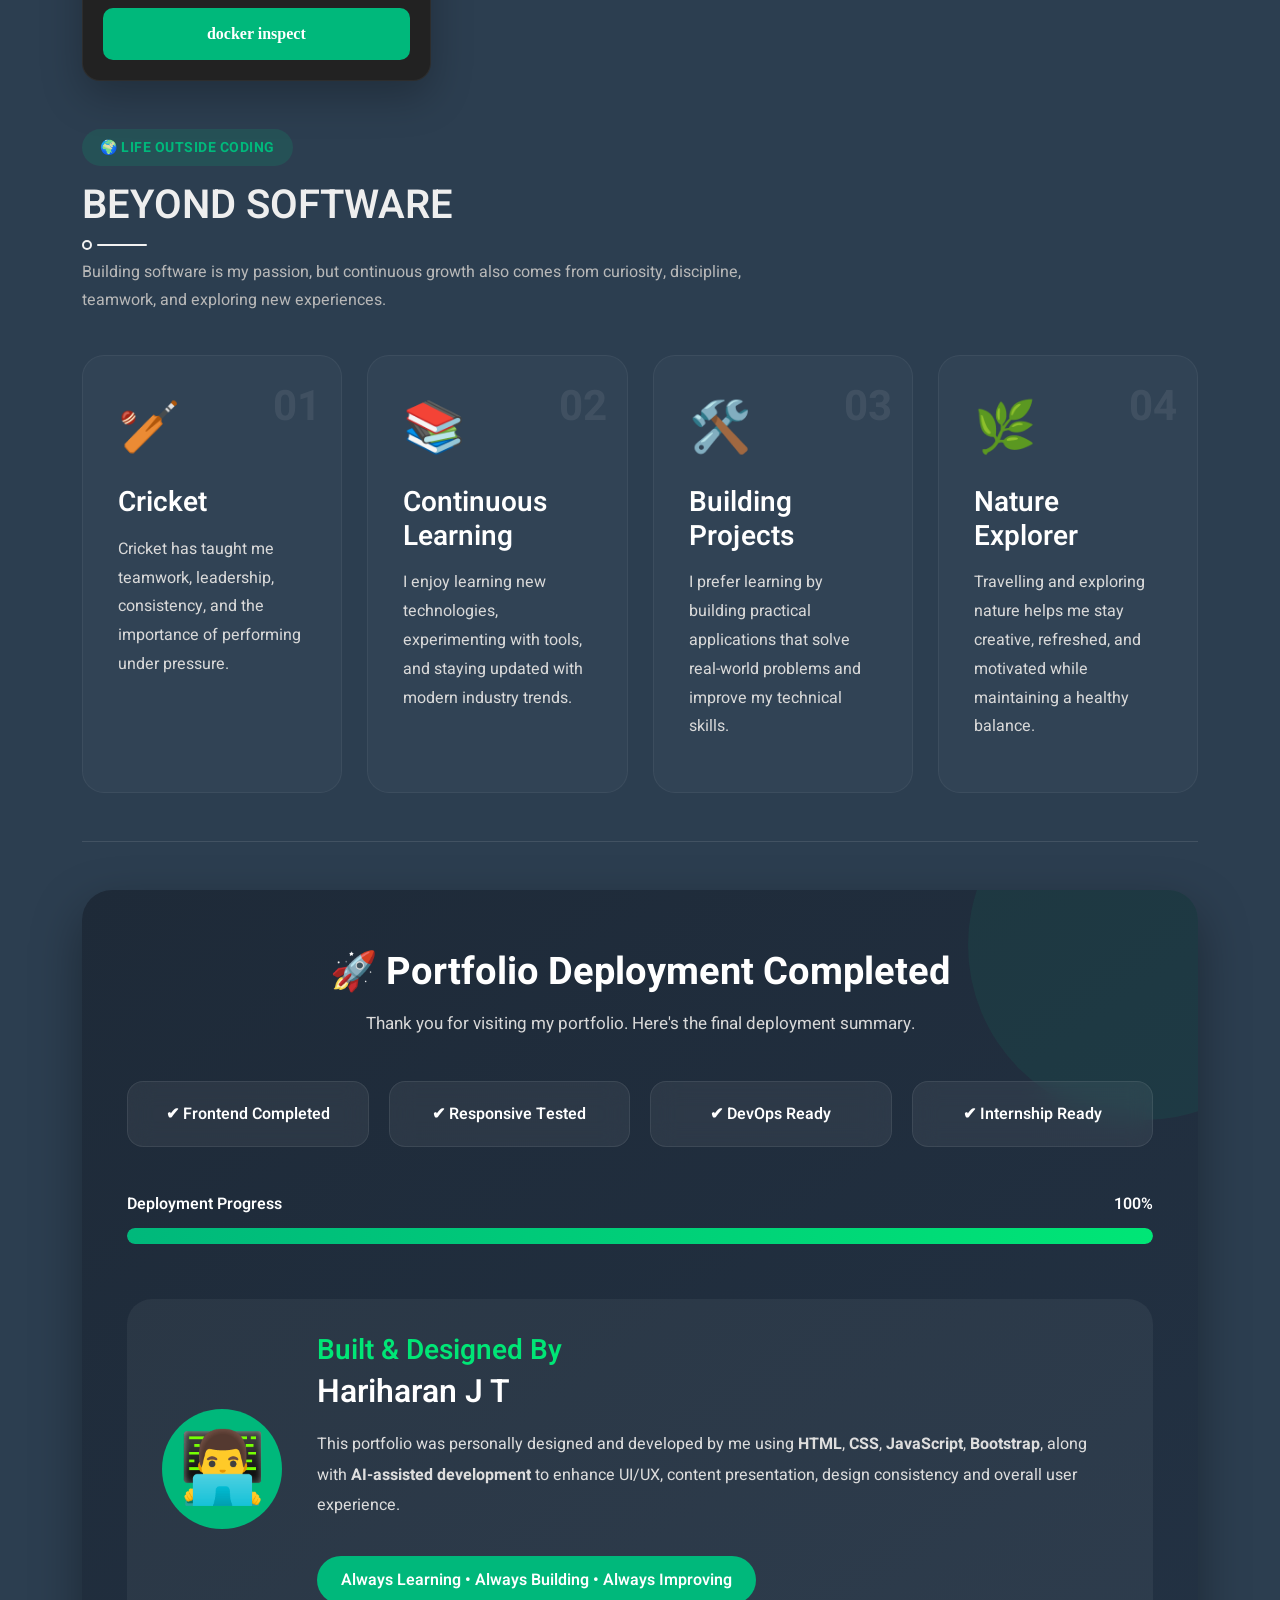
==== commit 06cc2eef: "email changed" ====
--- a/index.html
+++ b/index.html
@@ -605,7 +605,7 @@
     <div class="col-md-6">
         <div class="profile-card">
             <span class="profile-title">📧 Email</span>
-            <p>hariharancricket1817@gmail.com</p>
+            <p>hariharanjt.engineer@gmail.com</p>
         </div>
     </div>
 
@@ -2287,7 +2287,7 @@
 
                 </a>
 
-                <a href="mailto:hariharancricket1817@gmail.com?subject=Portfolio%20Inquiry&body=Hello%20Hariharan,%0A%0AI%20visited%20your%20portfolio..."
+                <a href="mailto:hariharanjt.engineer@gmail.com?subject=Portfolio%20Inquiry&body=Hello%20Hariharan,%0A%0AI%20visited%20your%20portfolio..."
    class="social-icon">
 
     <i class="fas fa-envelope"></i>
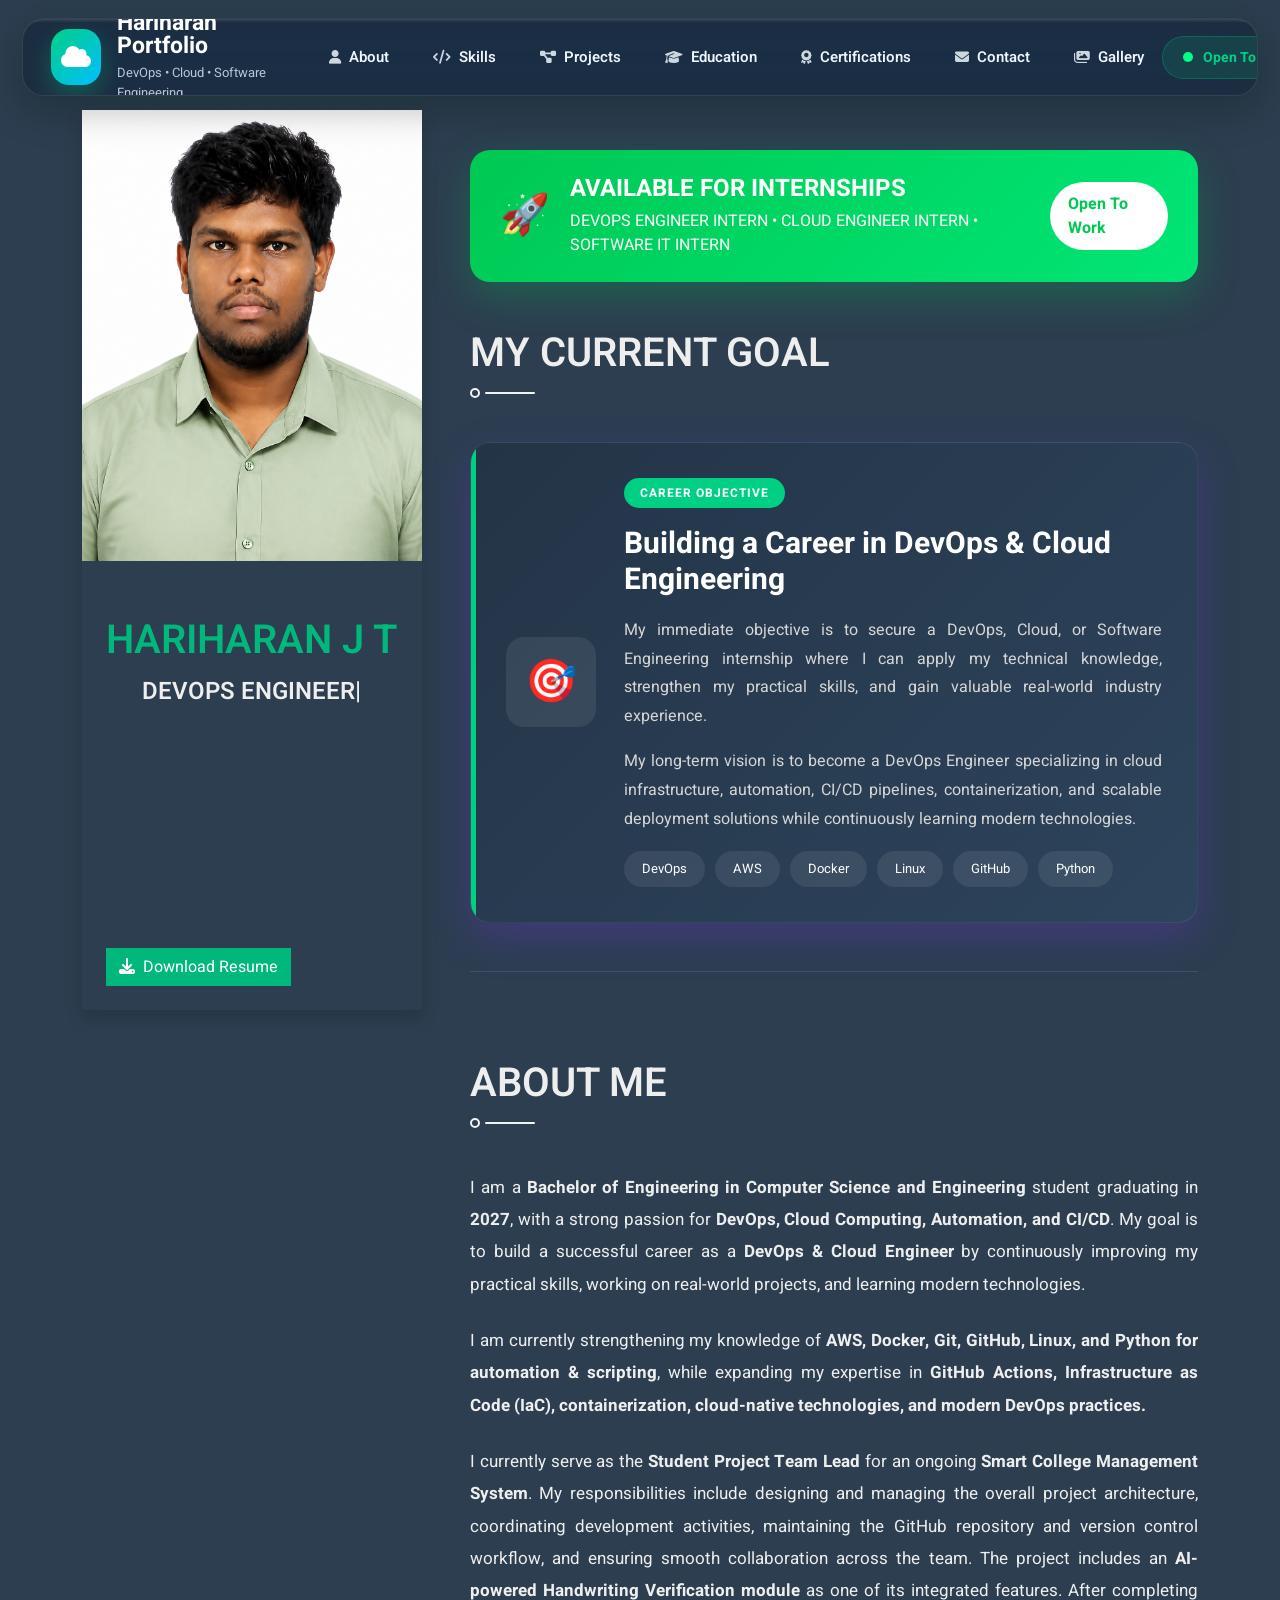
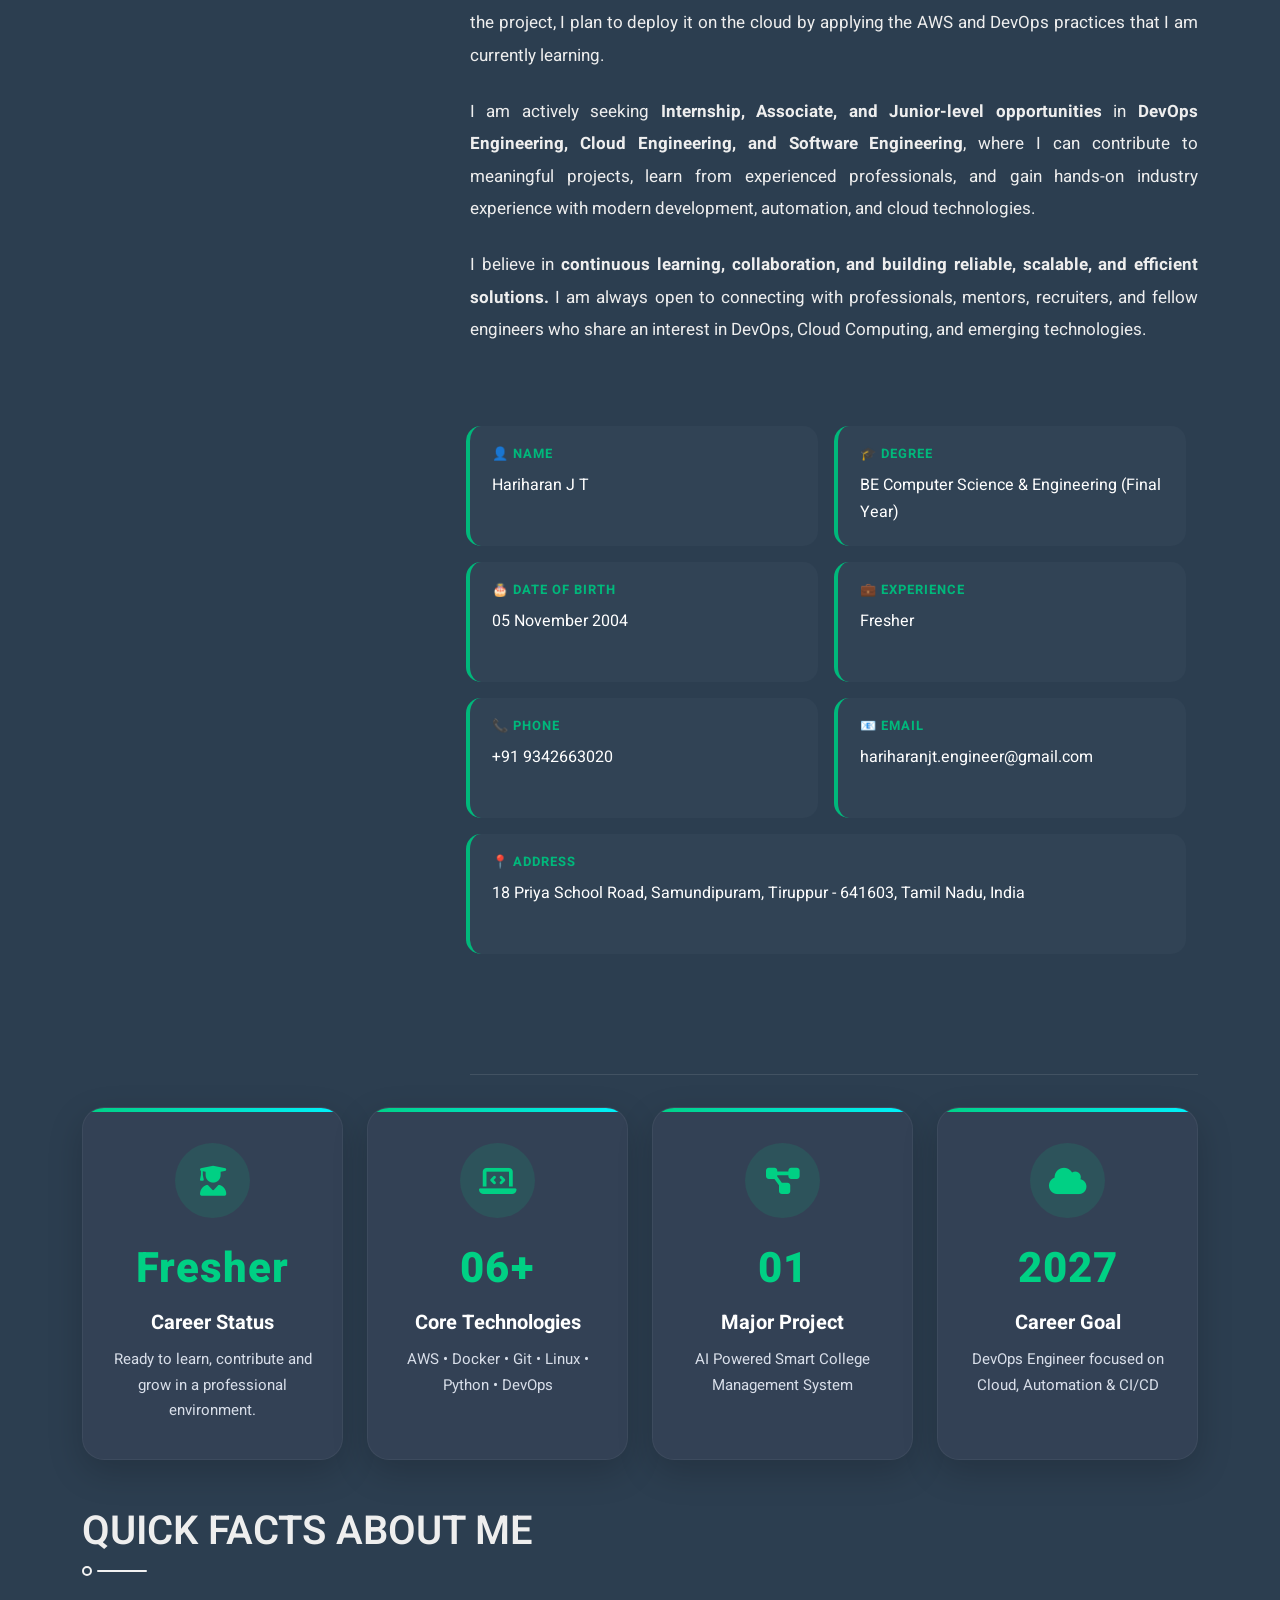
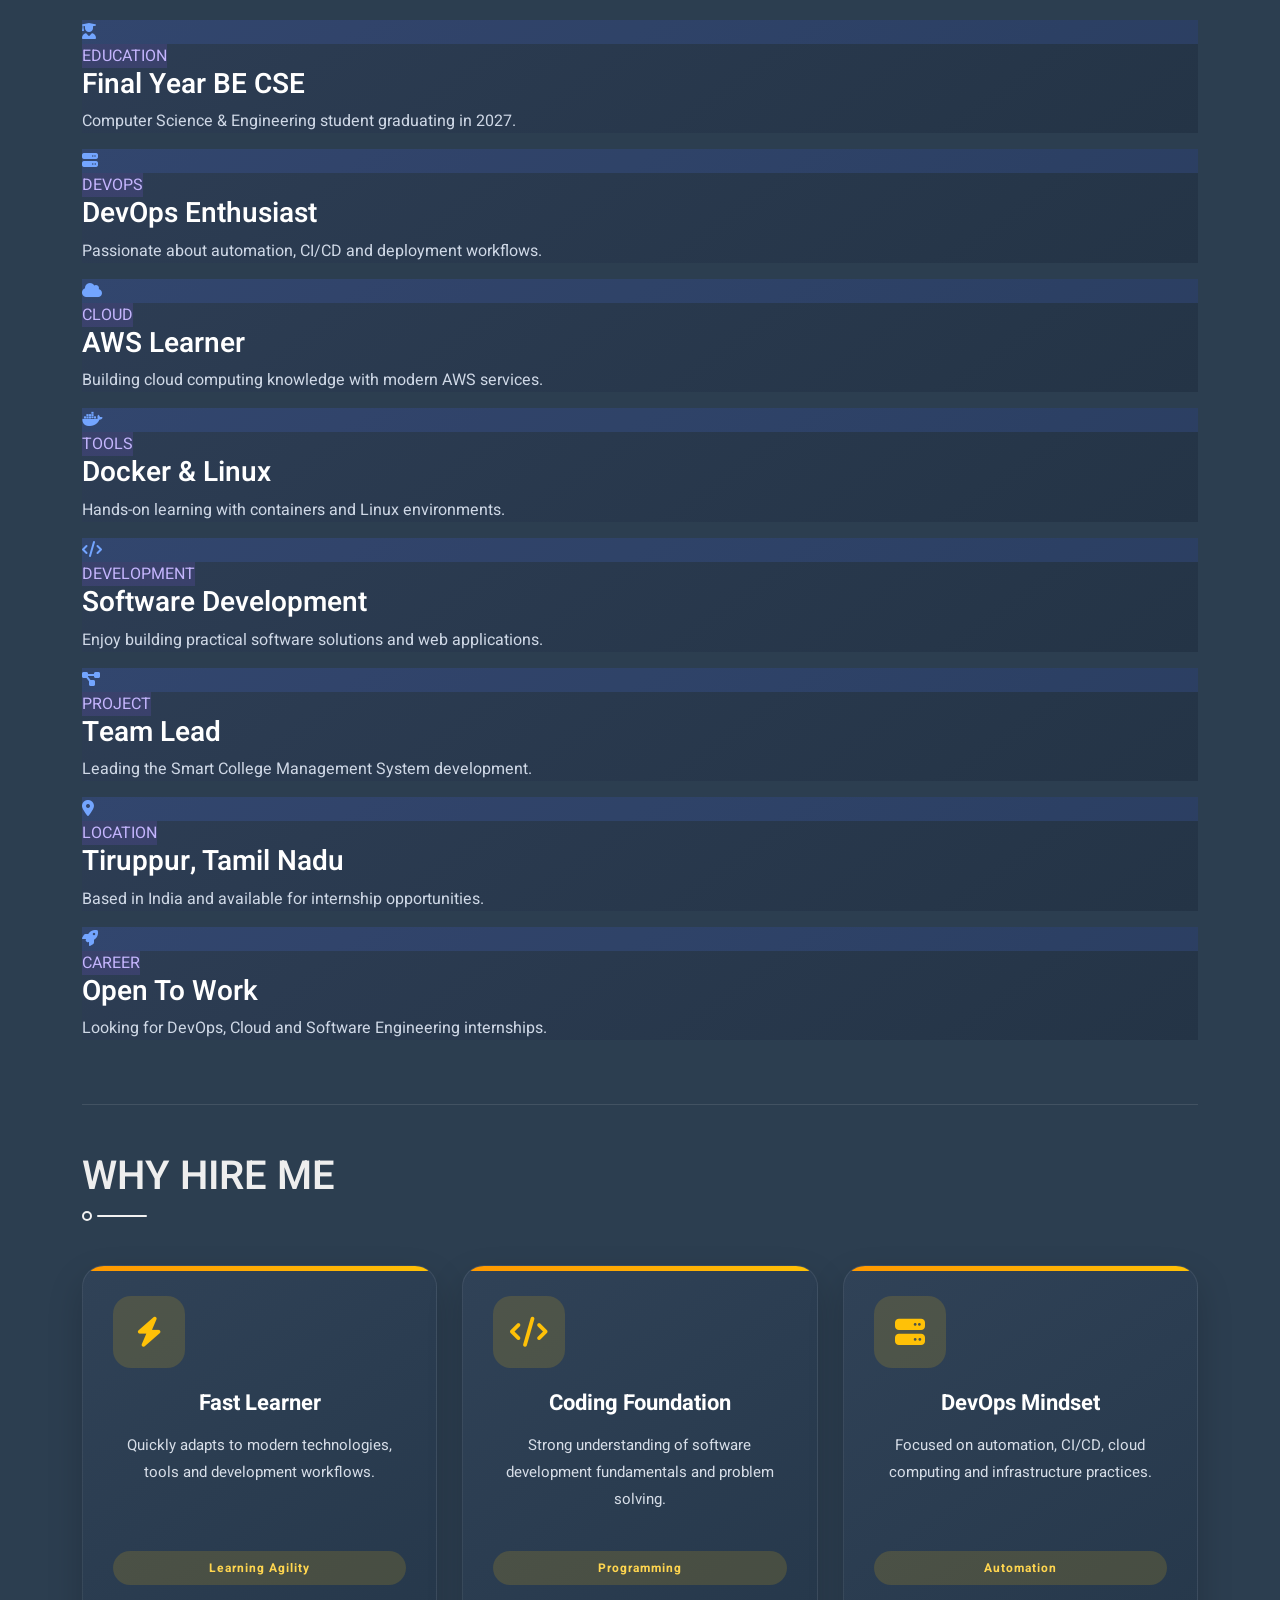
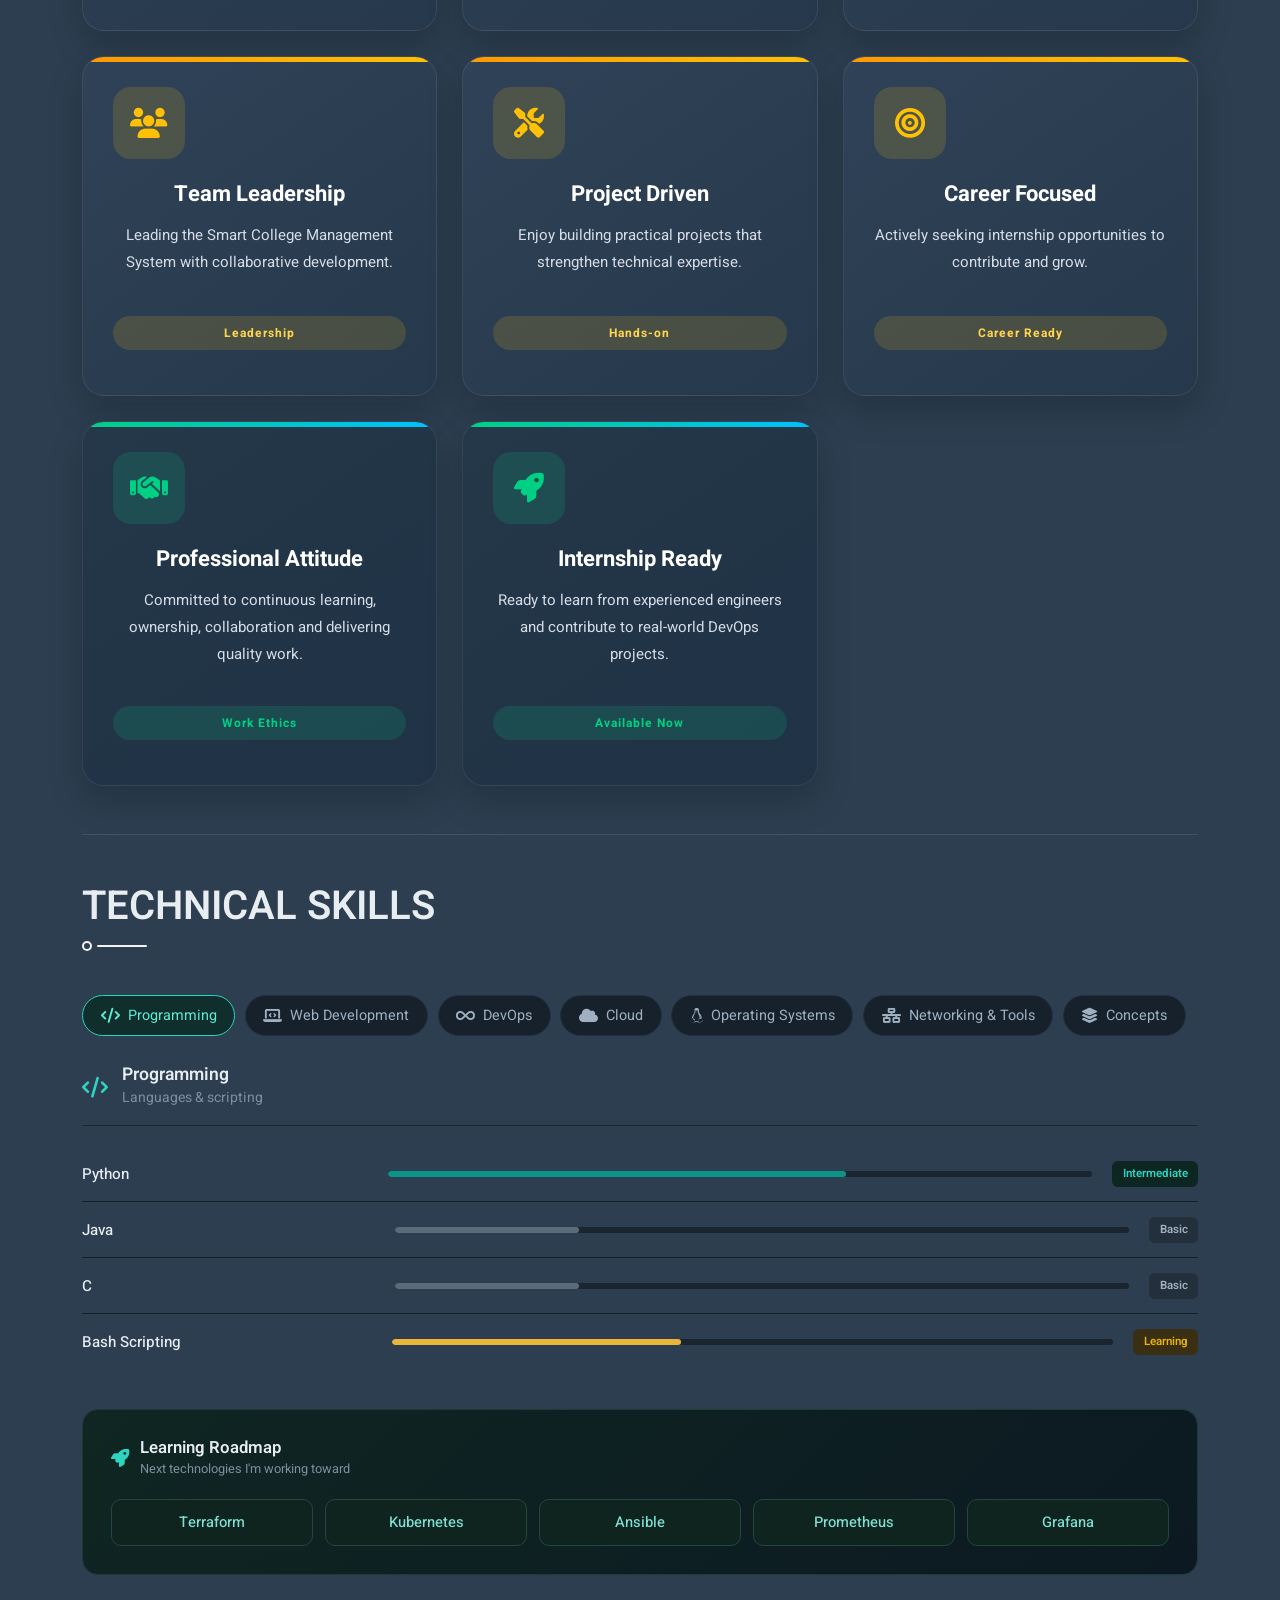
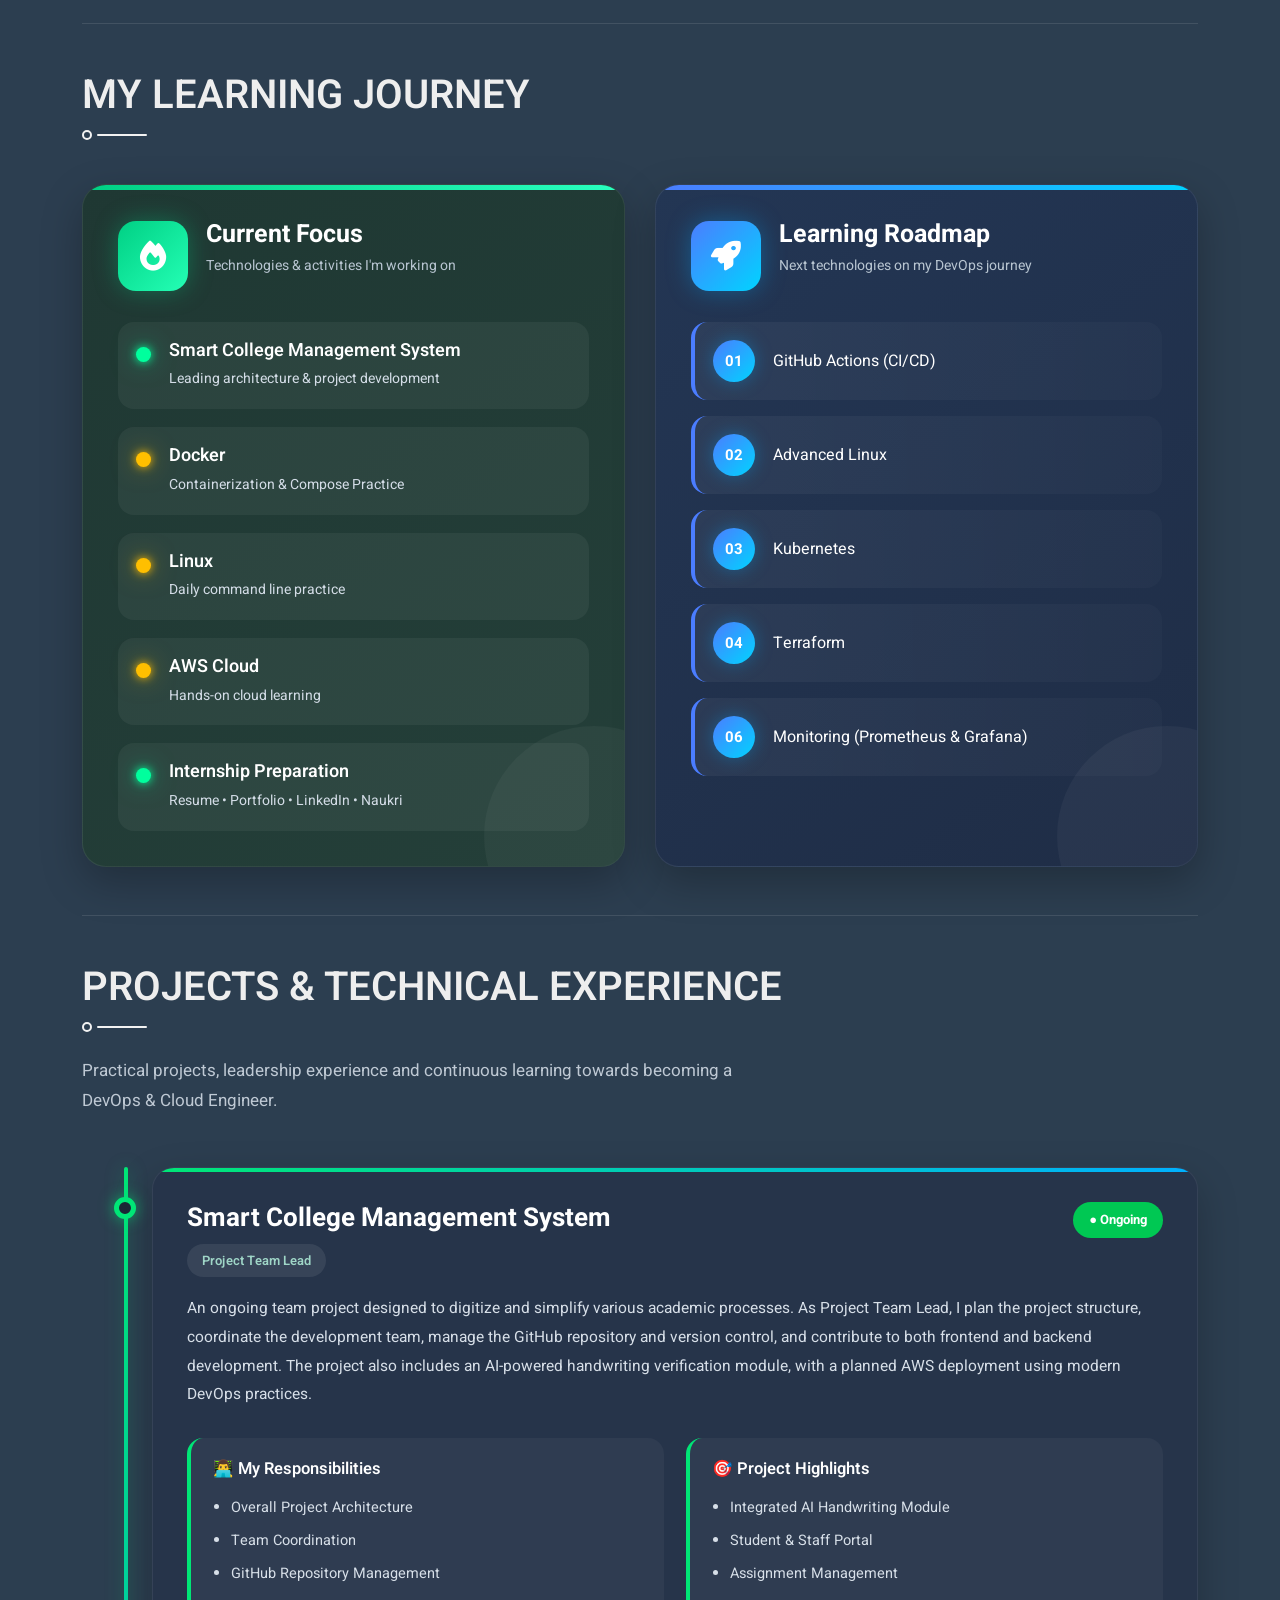
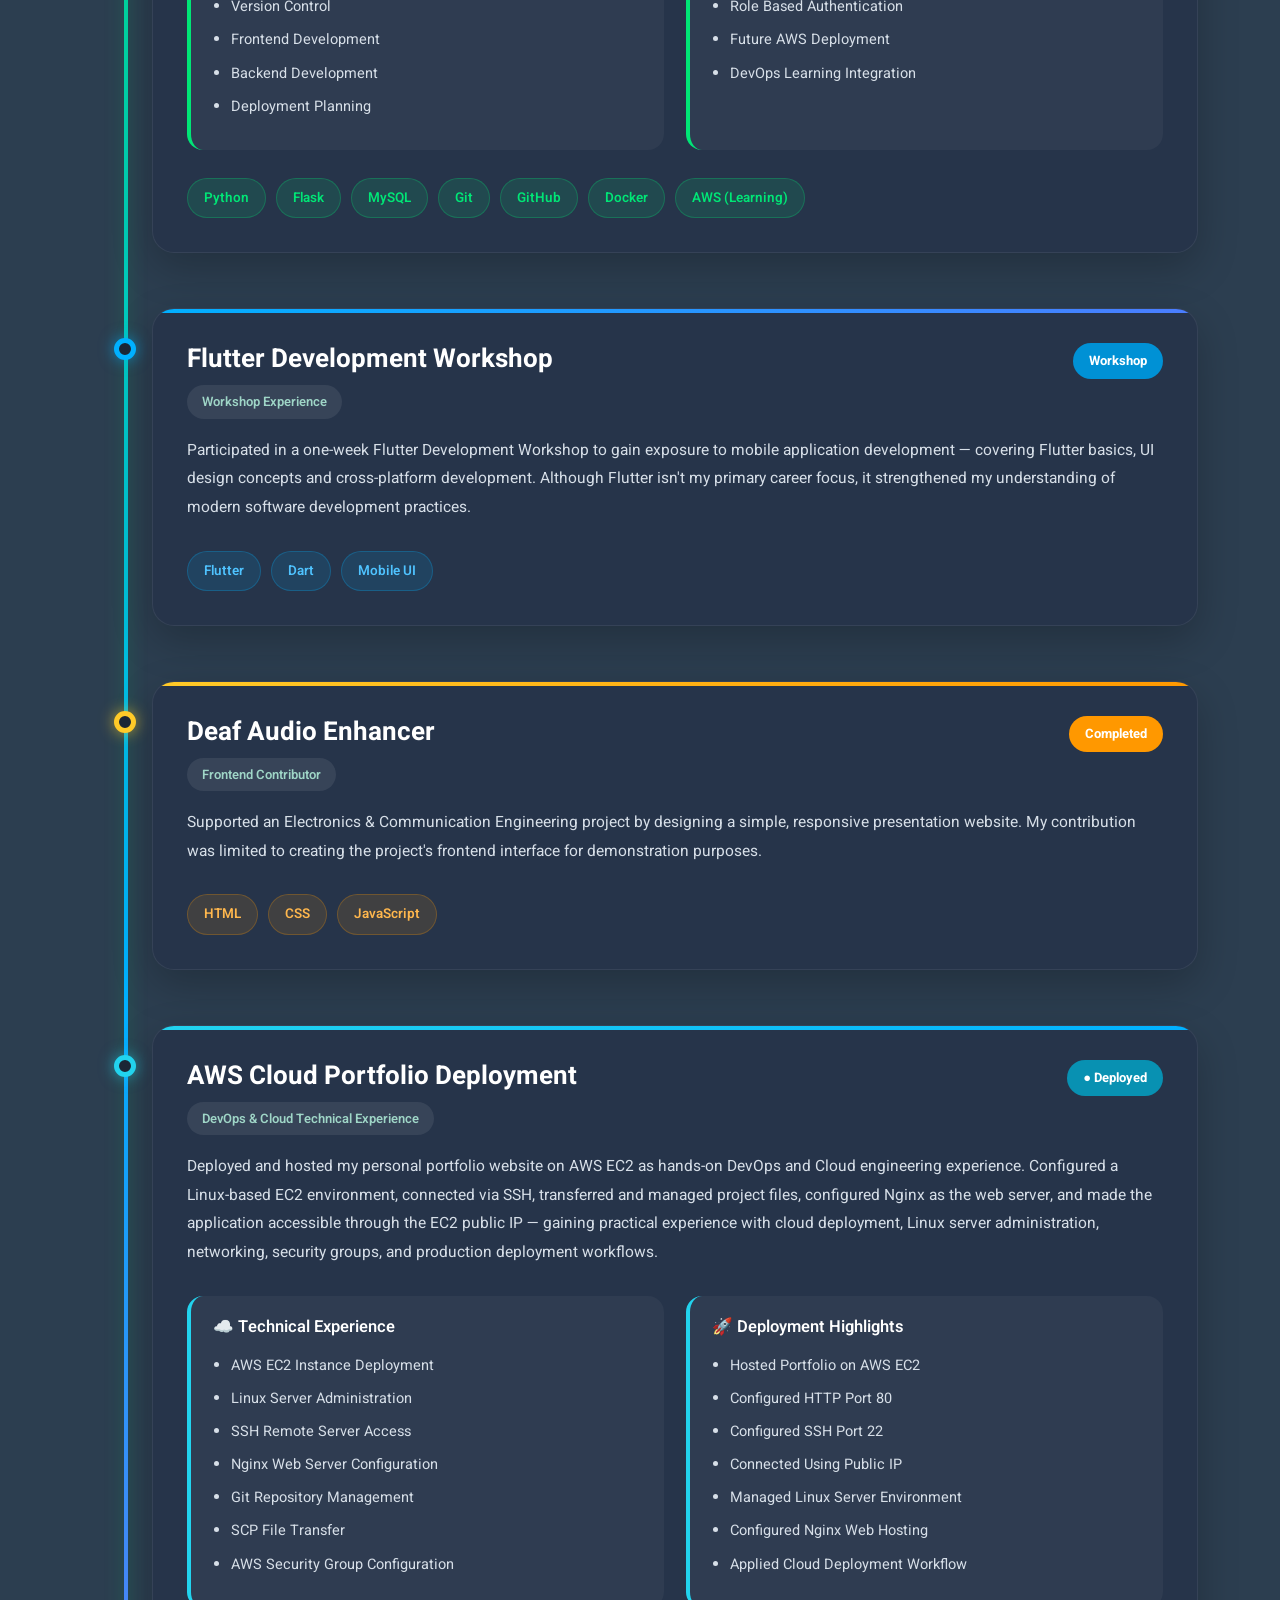
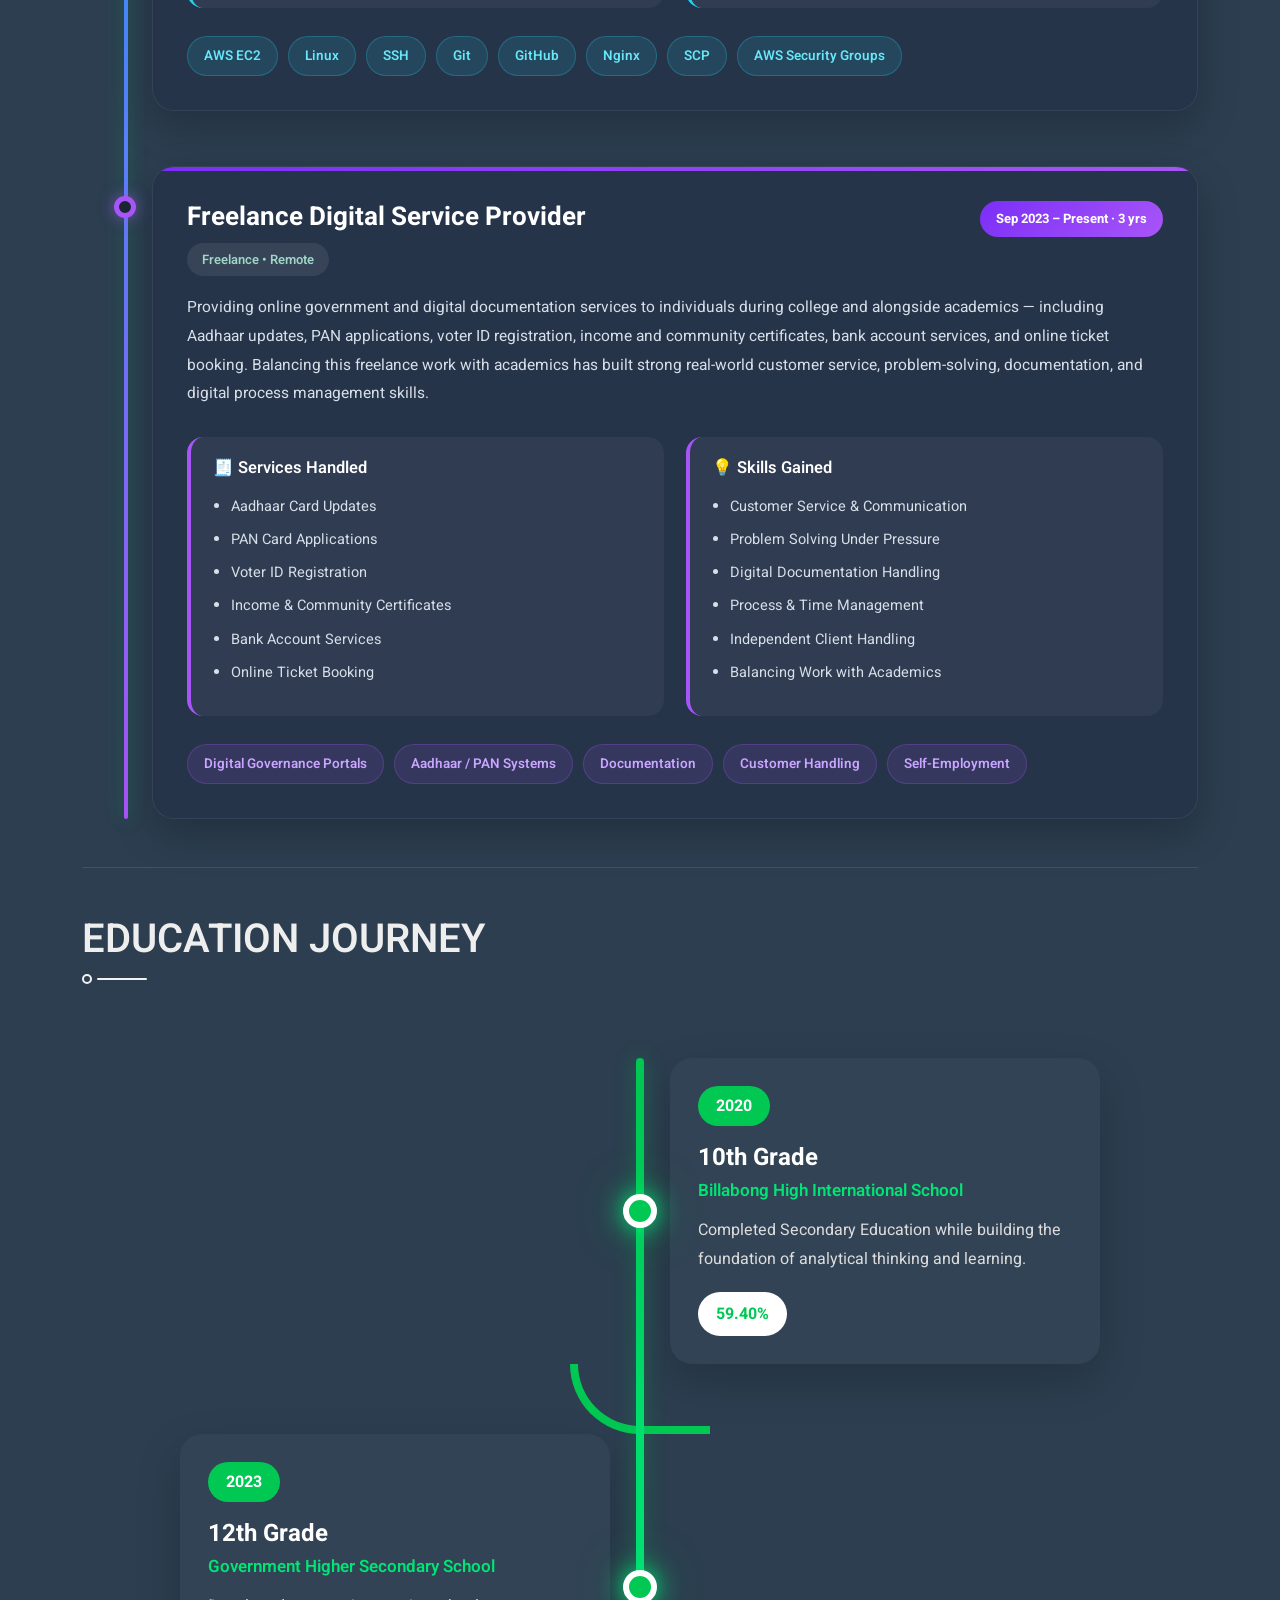
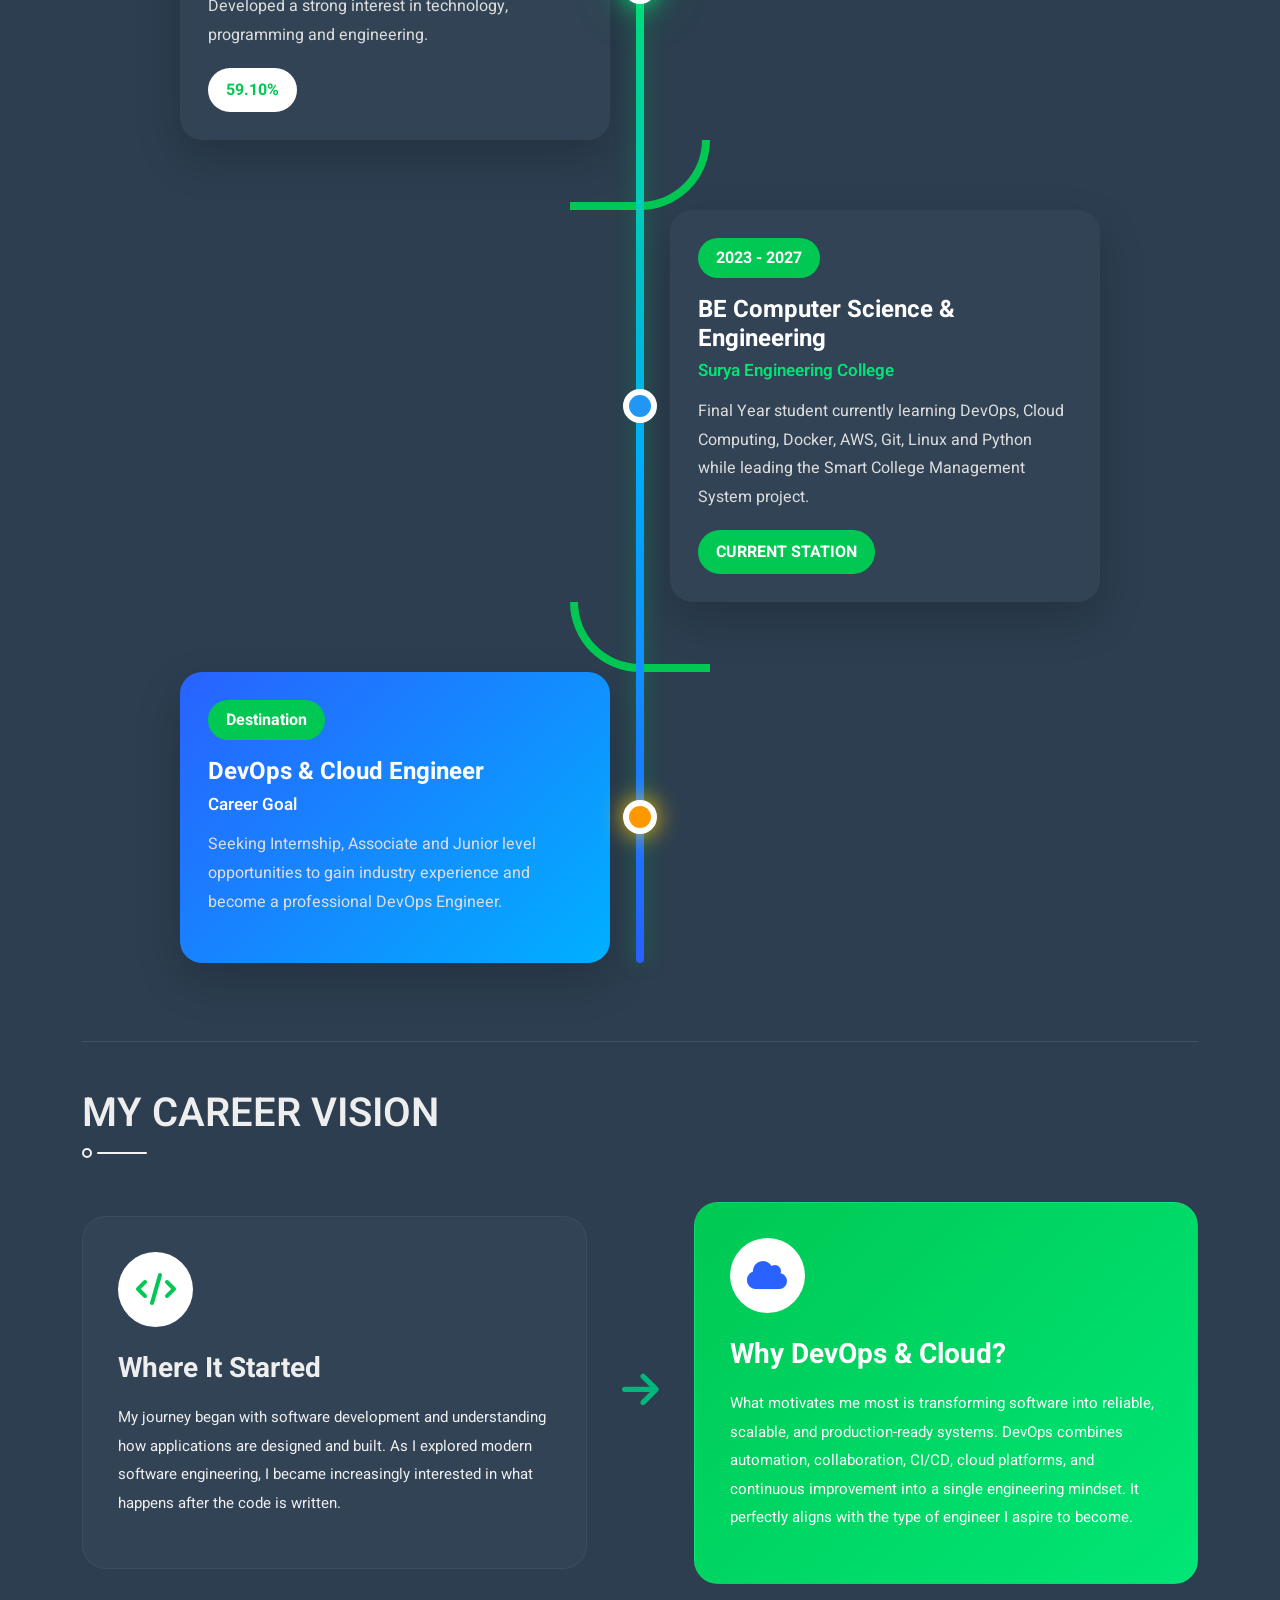
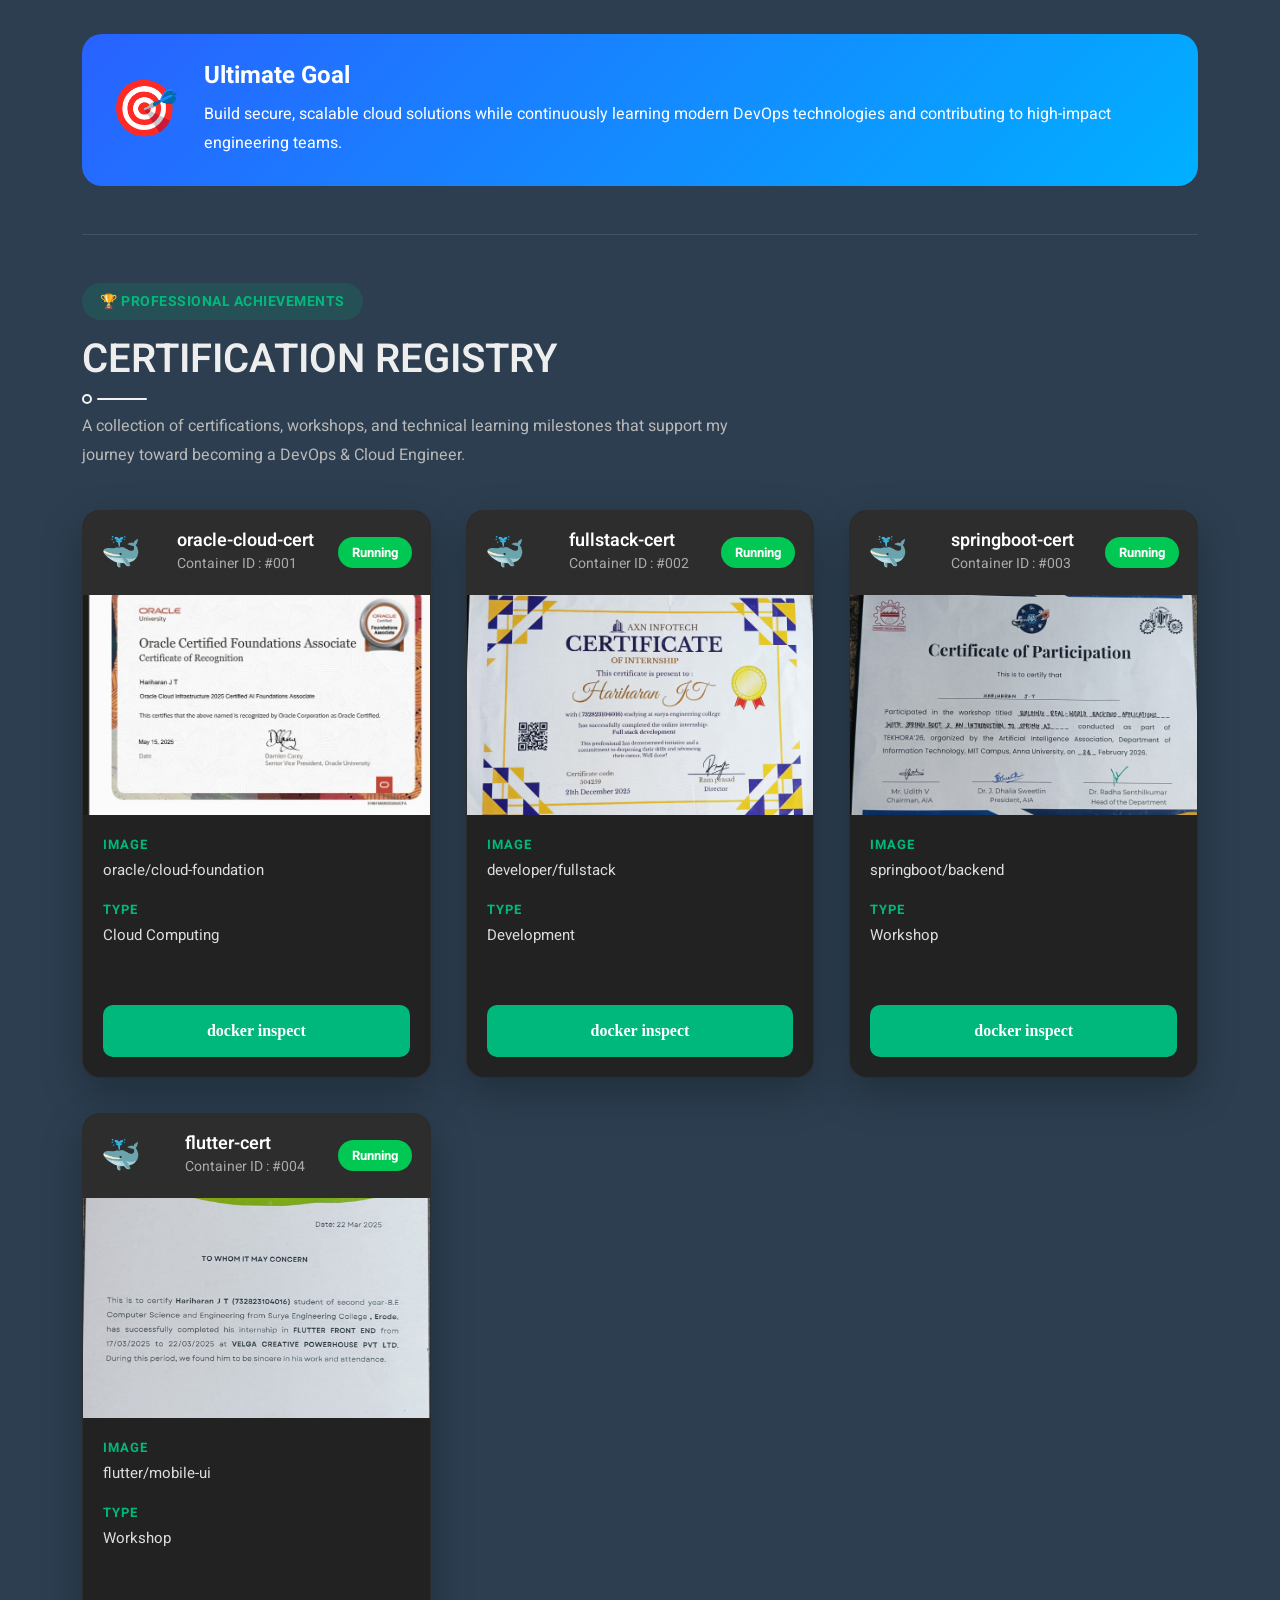
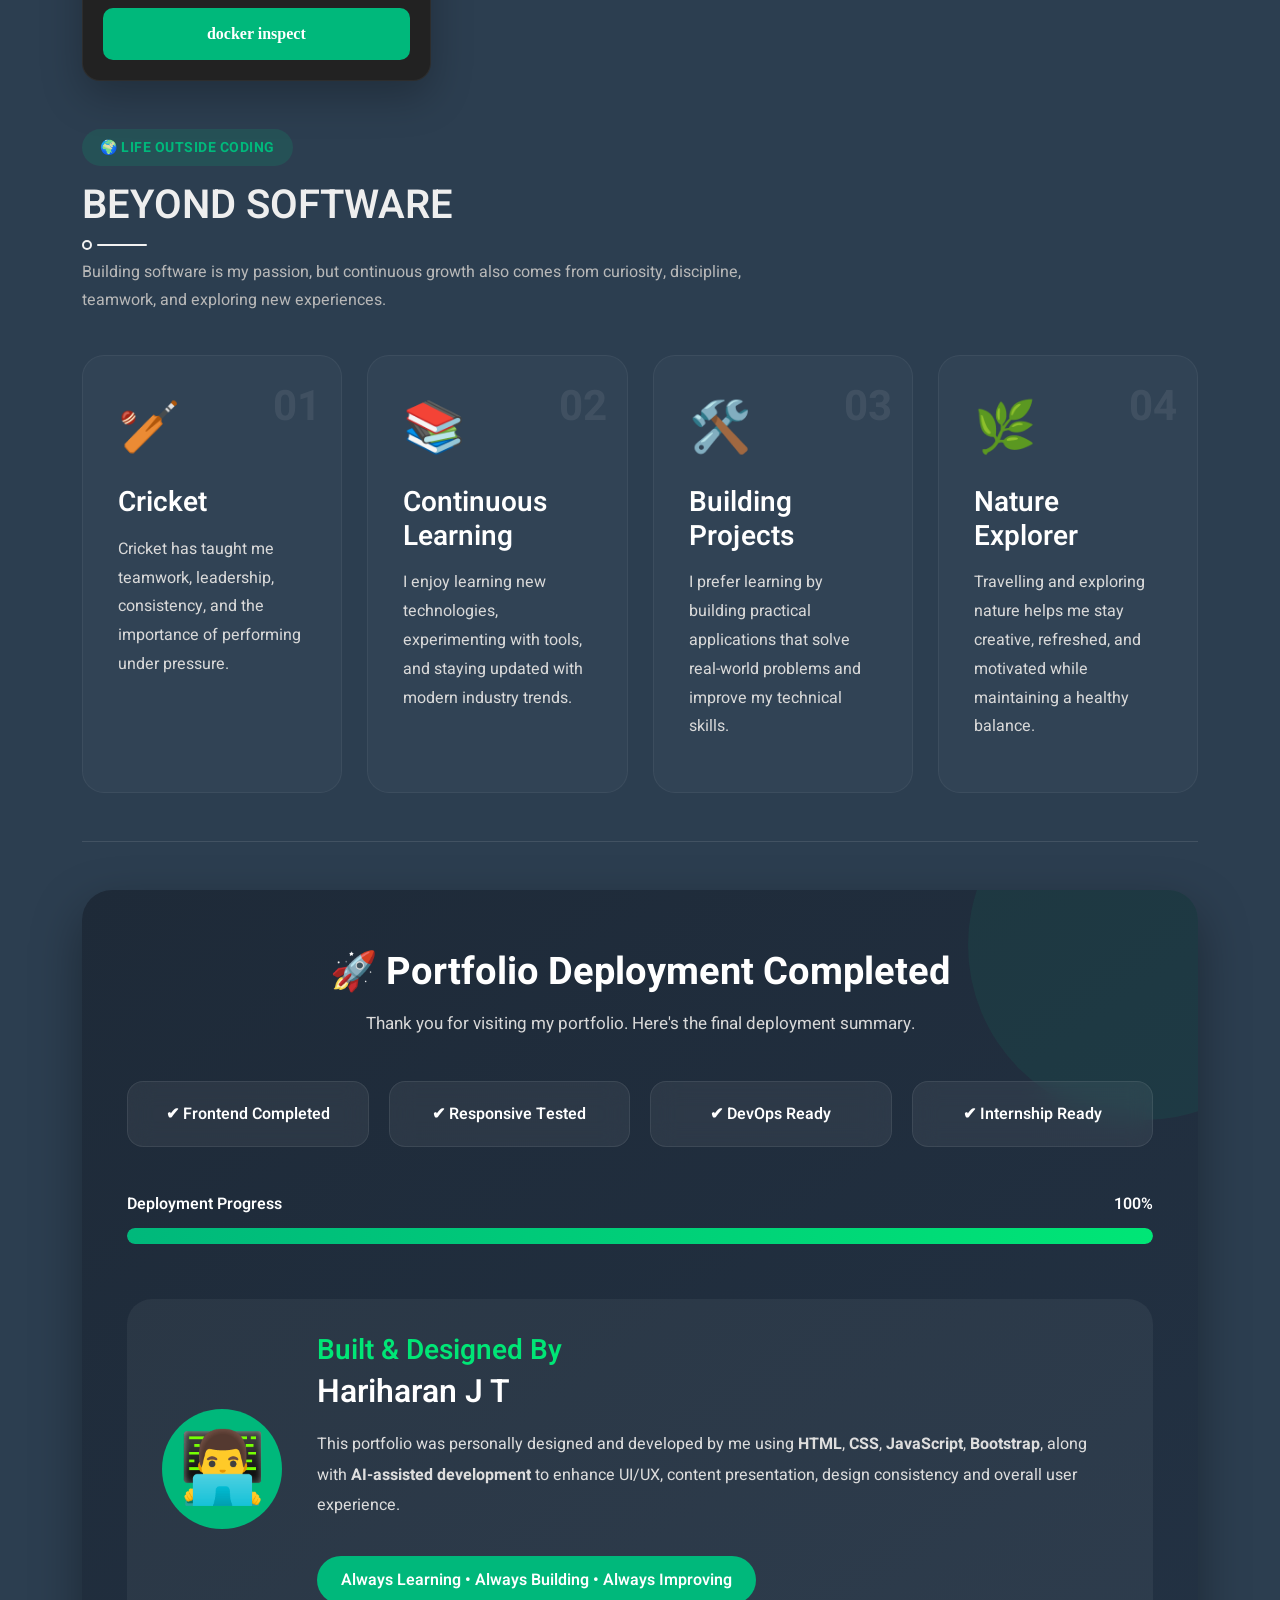
==== commit a0a19703: "new resume" ====
--- a/index.html
+++ b/index.html
@@ -409,7 +409,7 @@
                         </div>
                       
                         <div class="d-flex align-items-end justify-content-between border-center mt-auto p-4">
-                           <a href="assets/Hariharan_J_T_Resume.pdf" download class="btn btn-primary"> <i class="fa-solid fa-download me-2"></i>Download Resume</a>
+                           <a href="assets/Hariharan J T Resume.pdf" download class="btn btn-primary"> <i class="fa-solid fa-download me-2"></i>Download Resume</a>
                             
                         </div>
                     </div>
